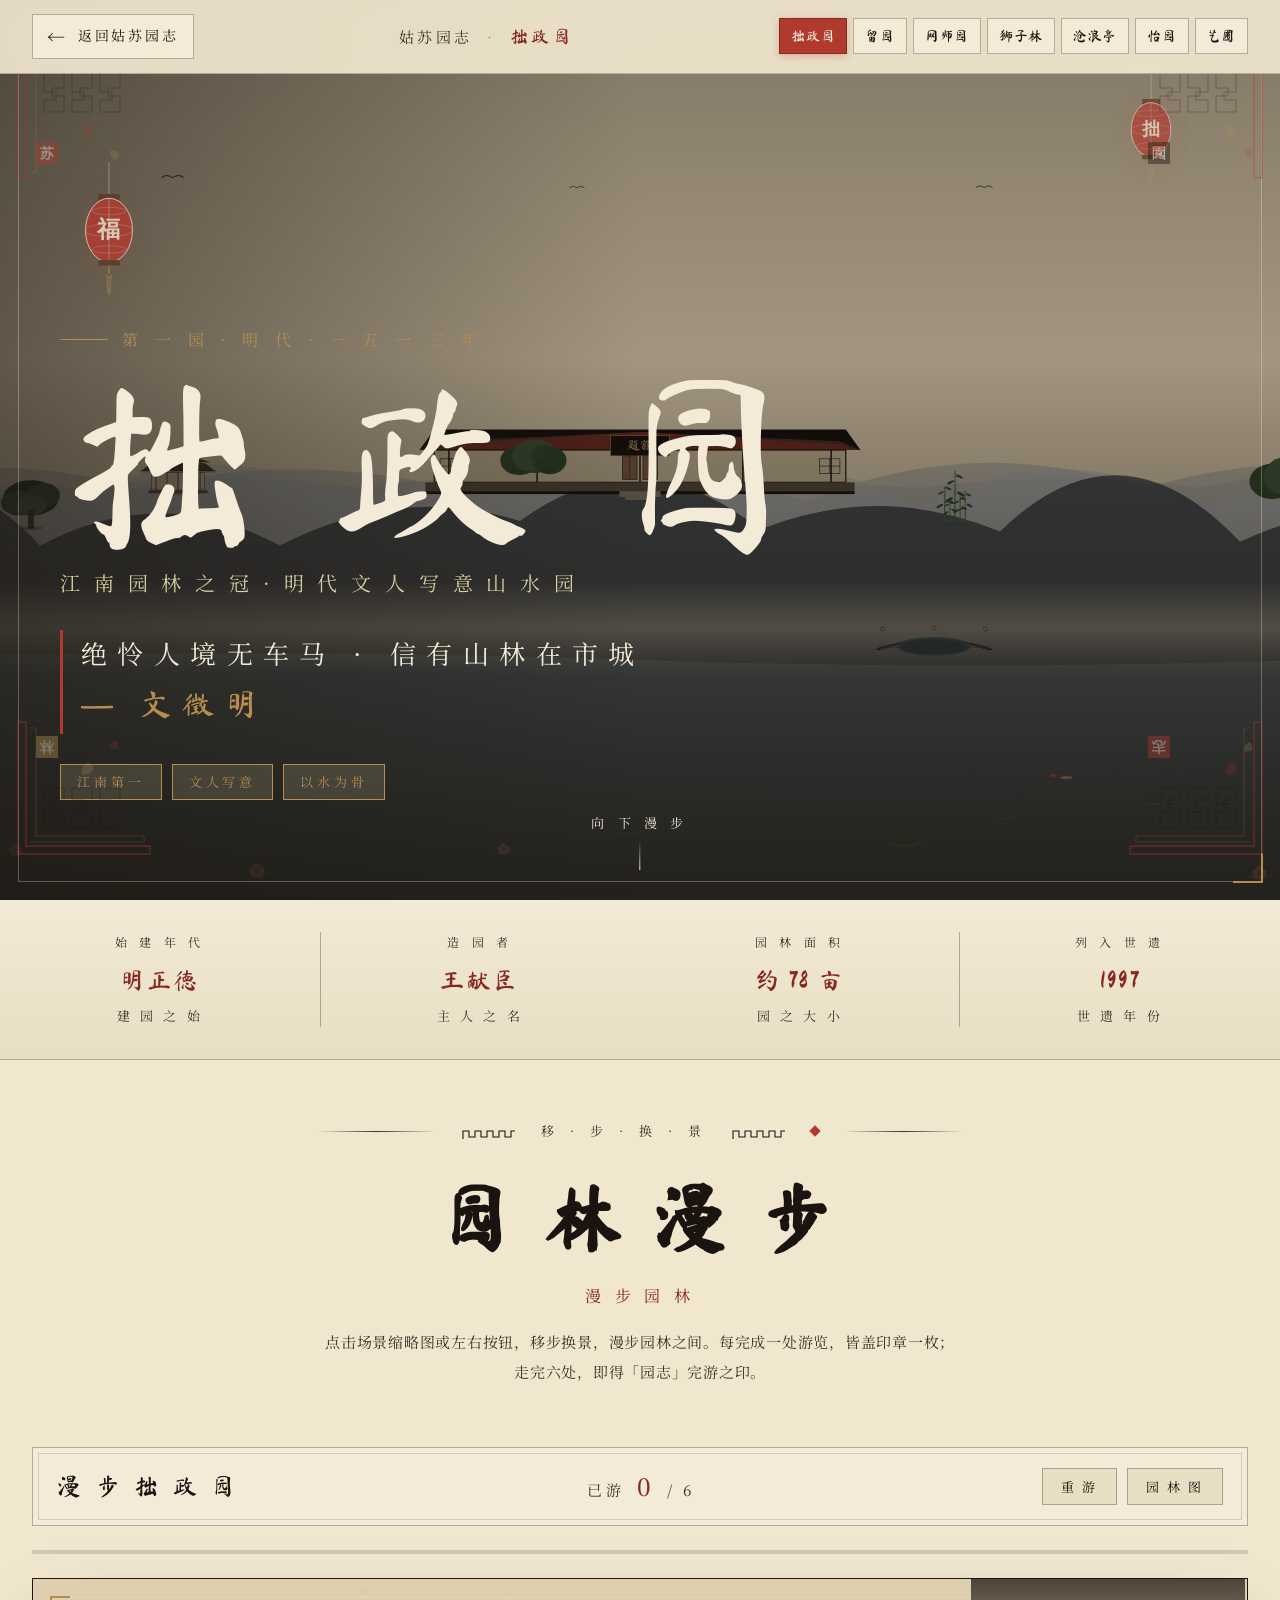
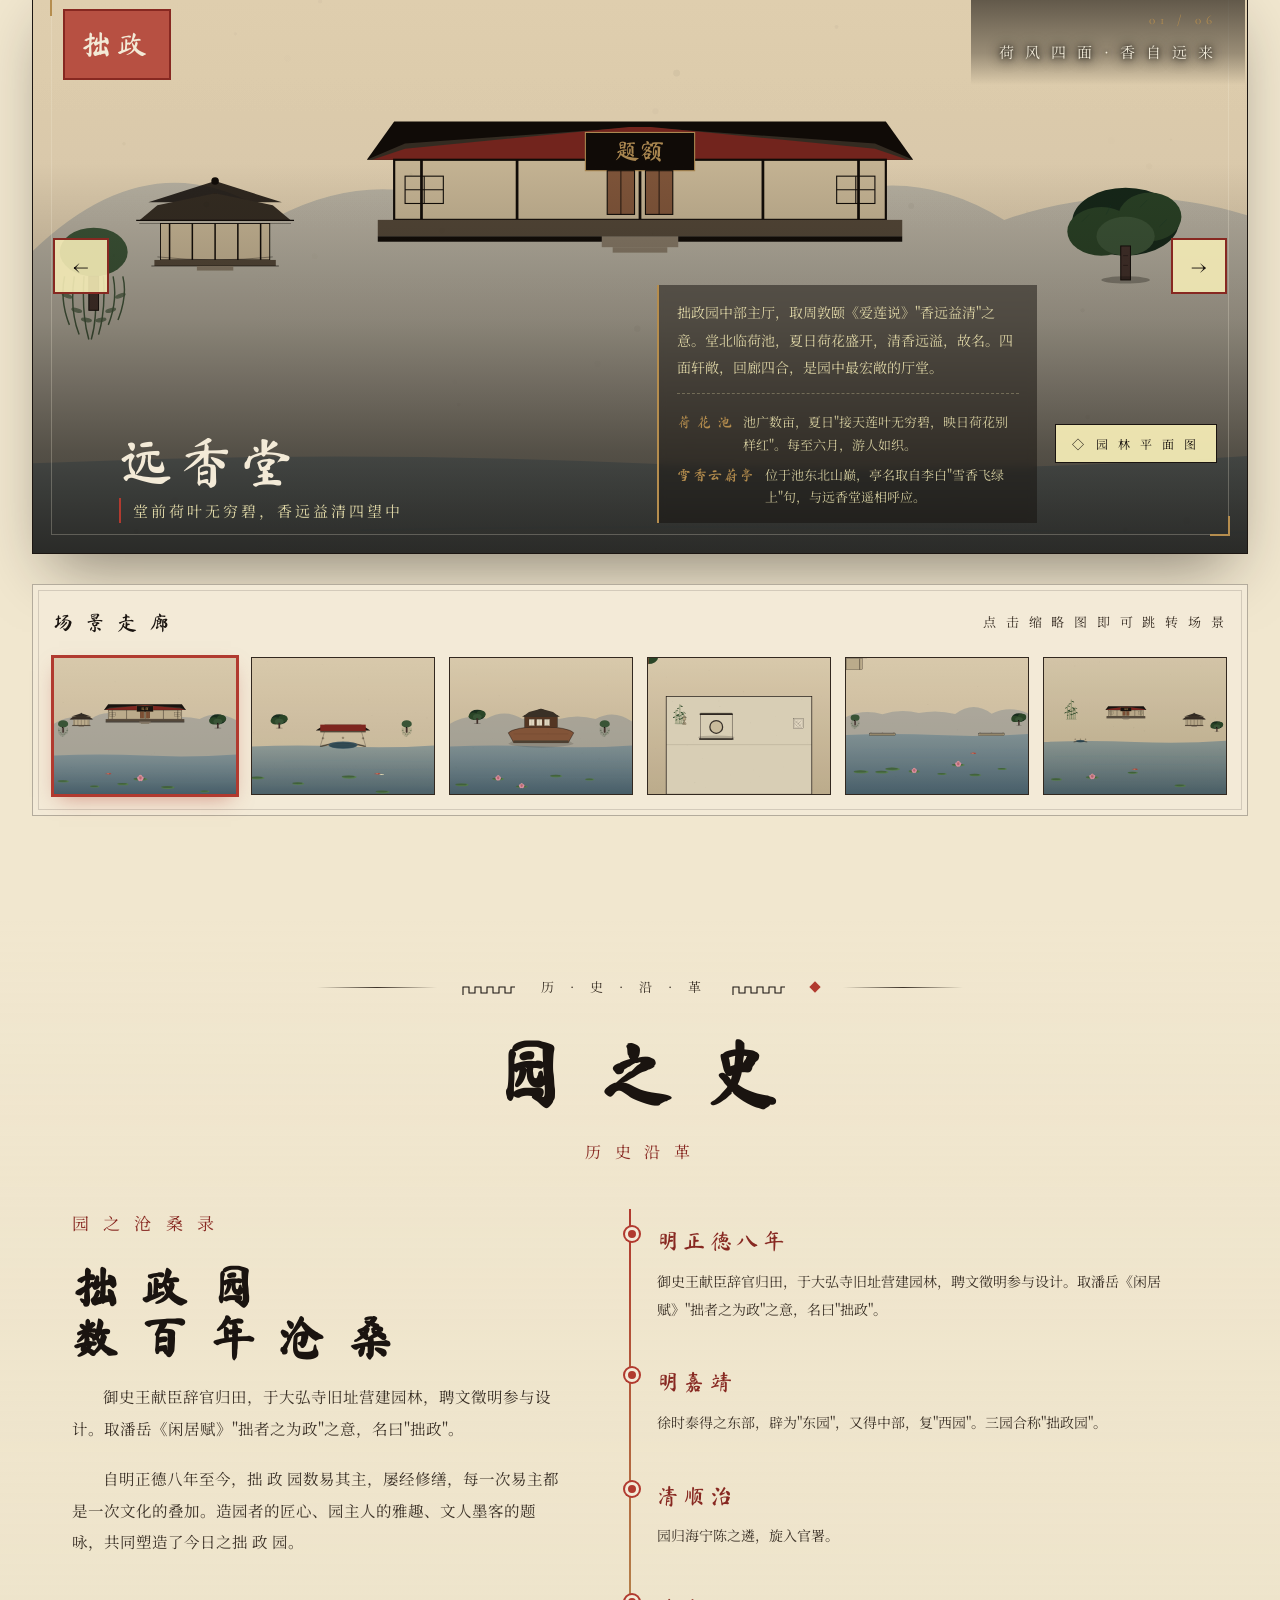
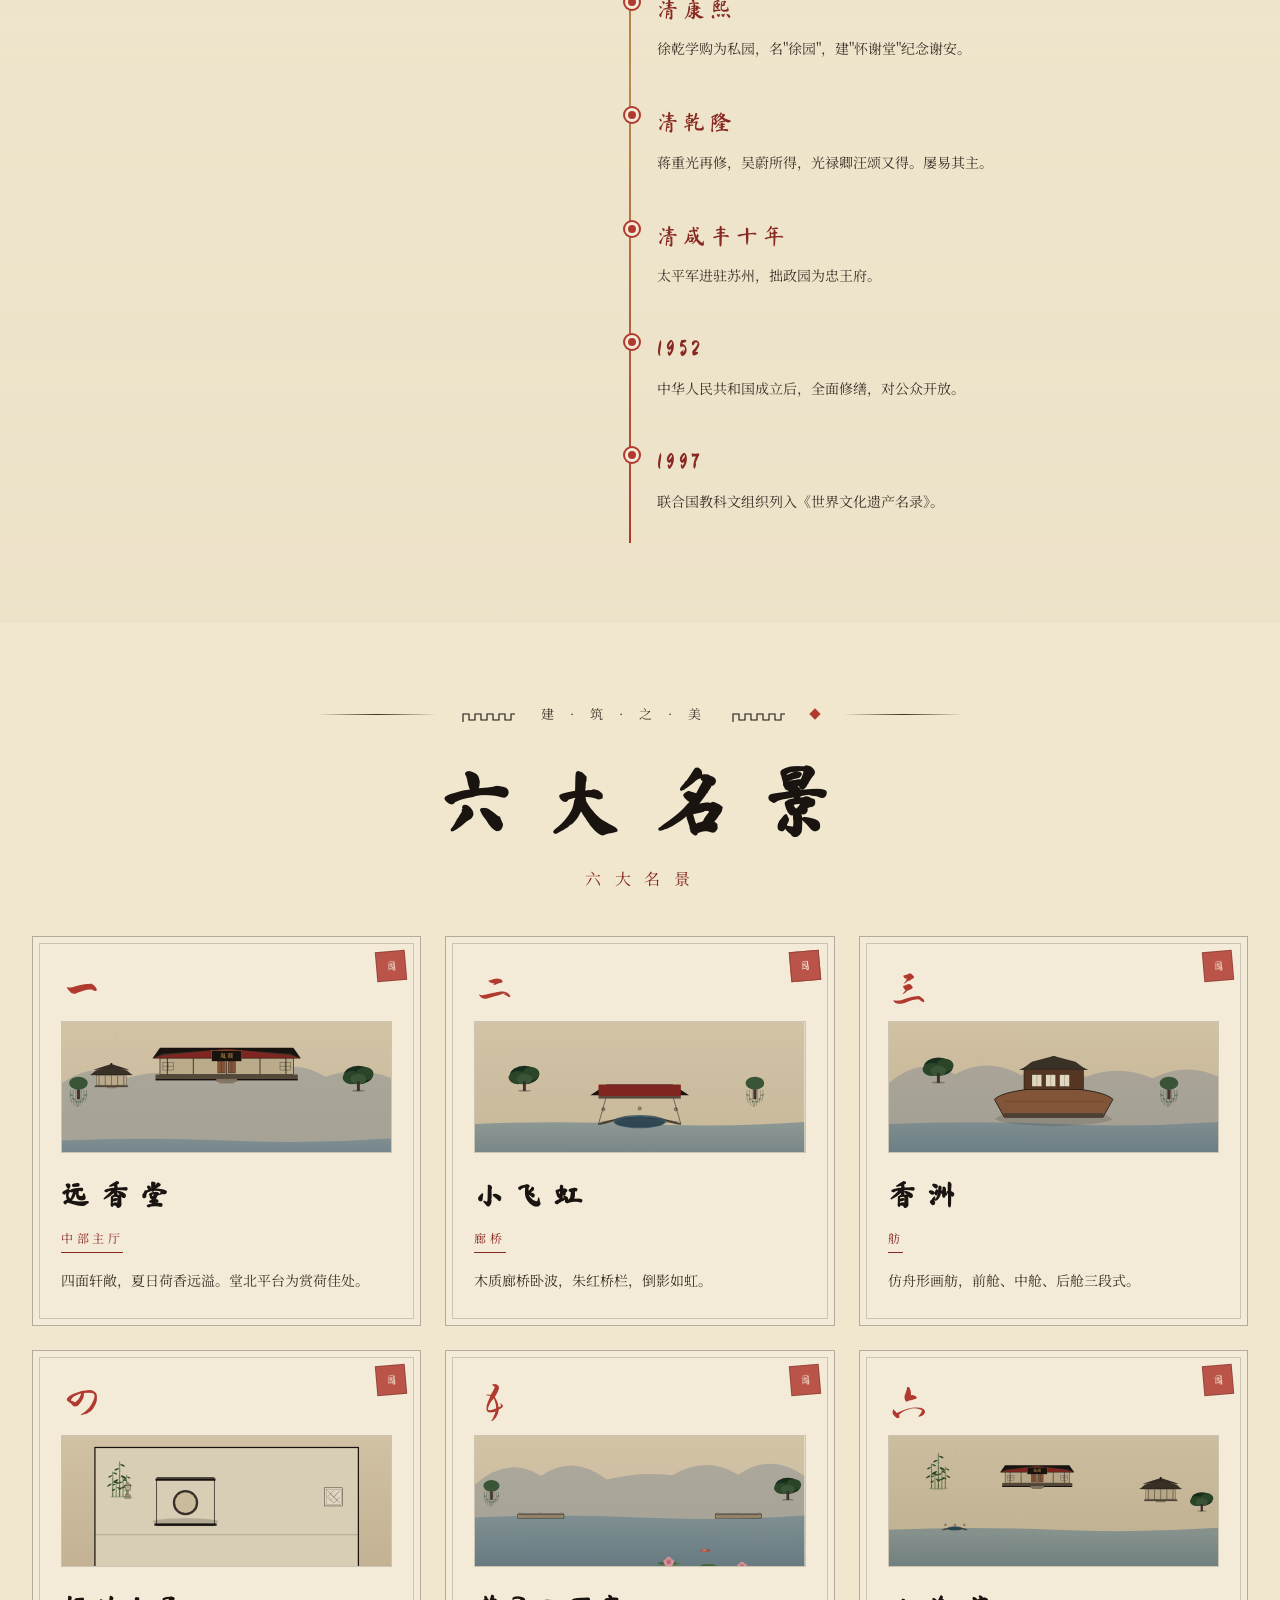
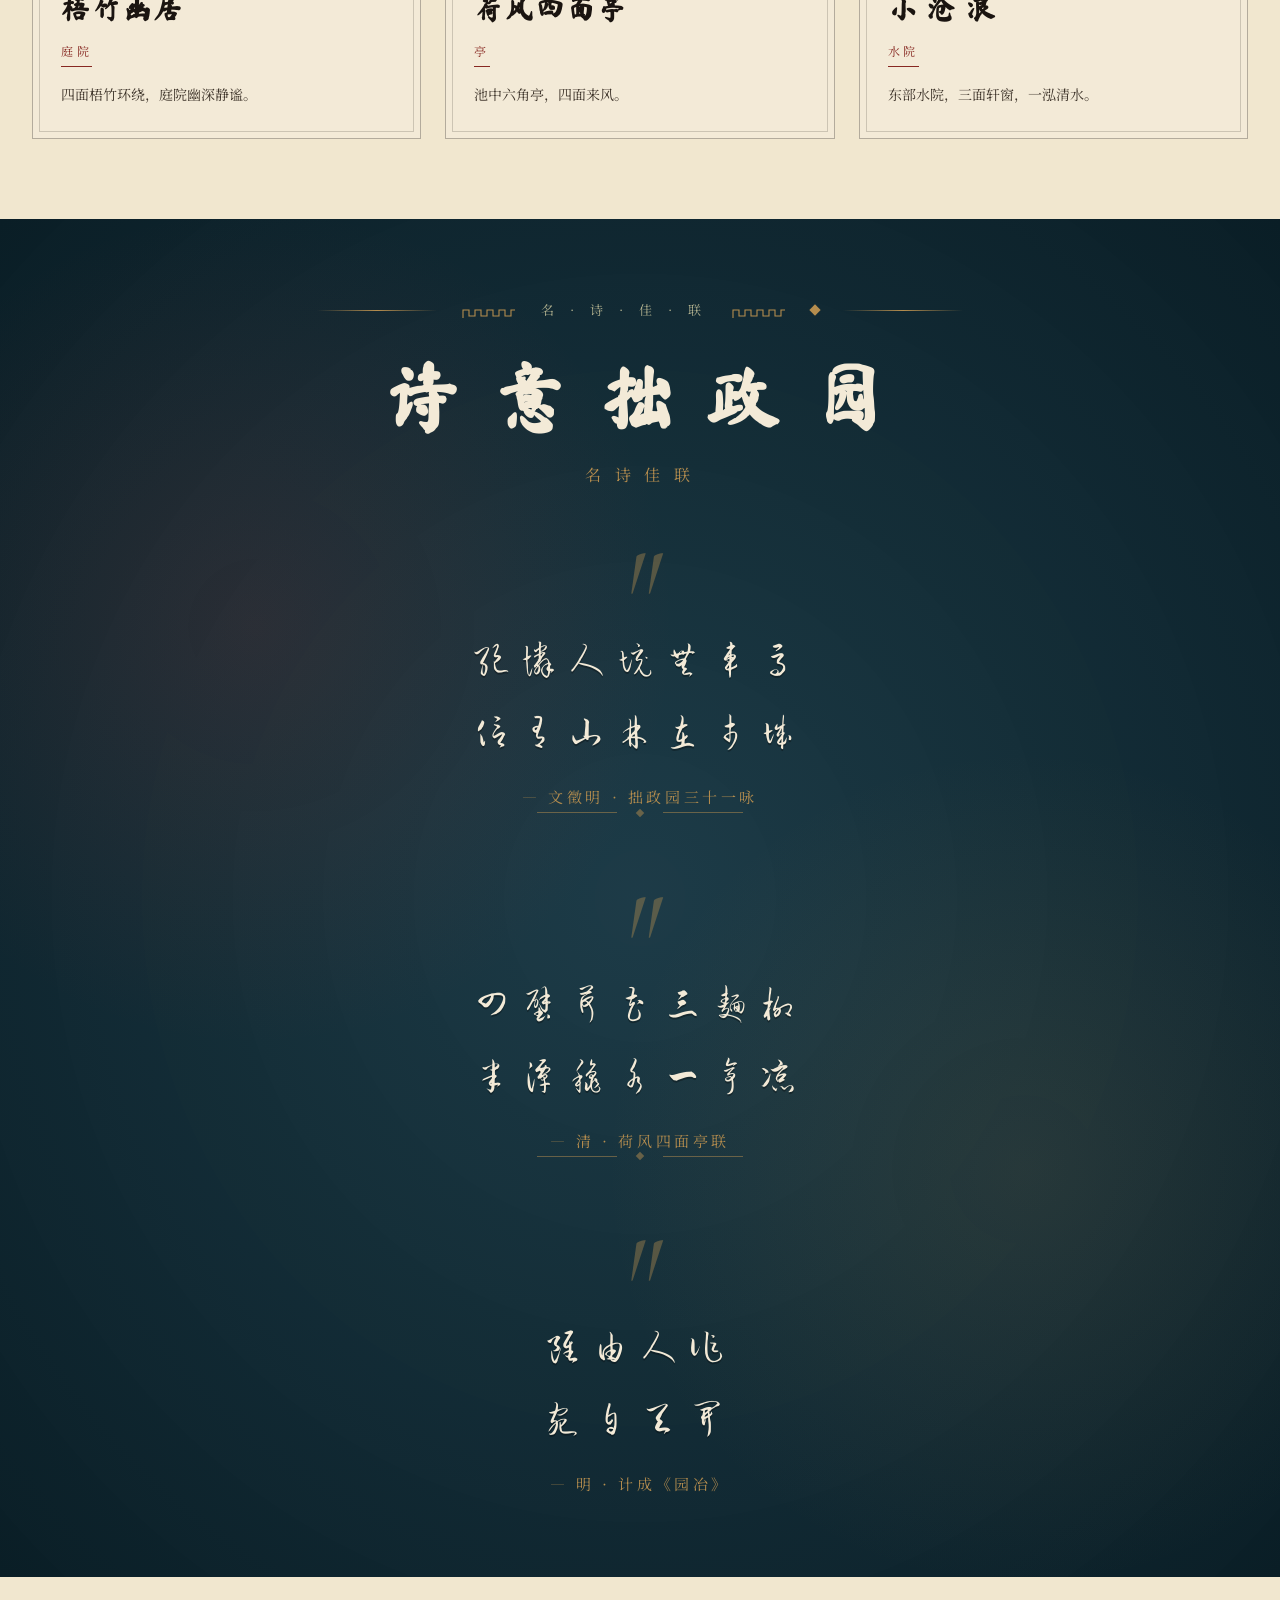
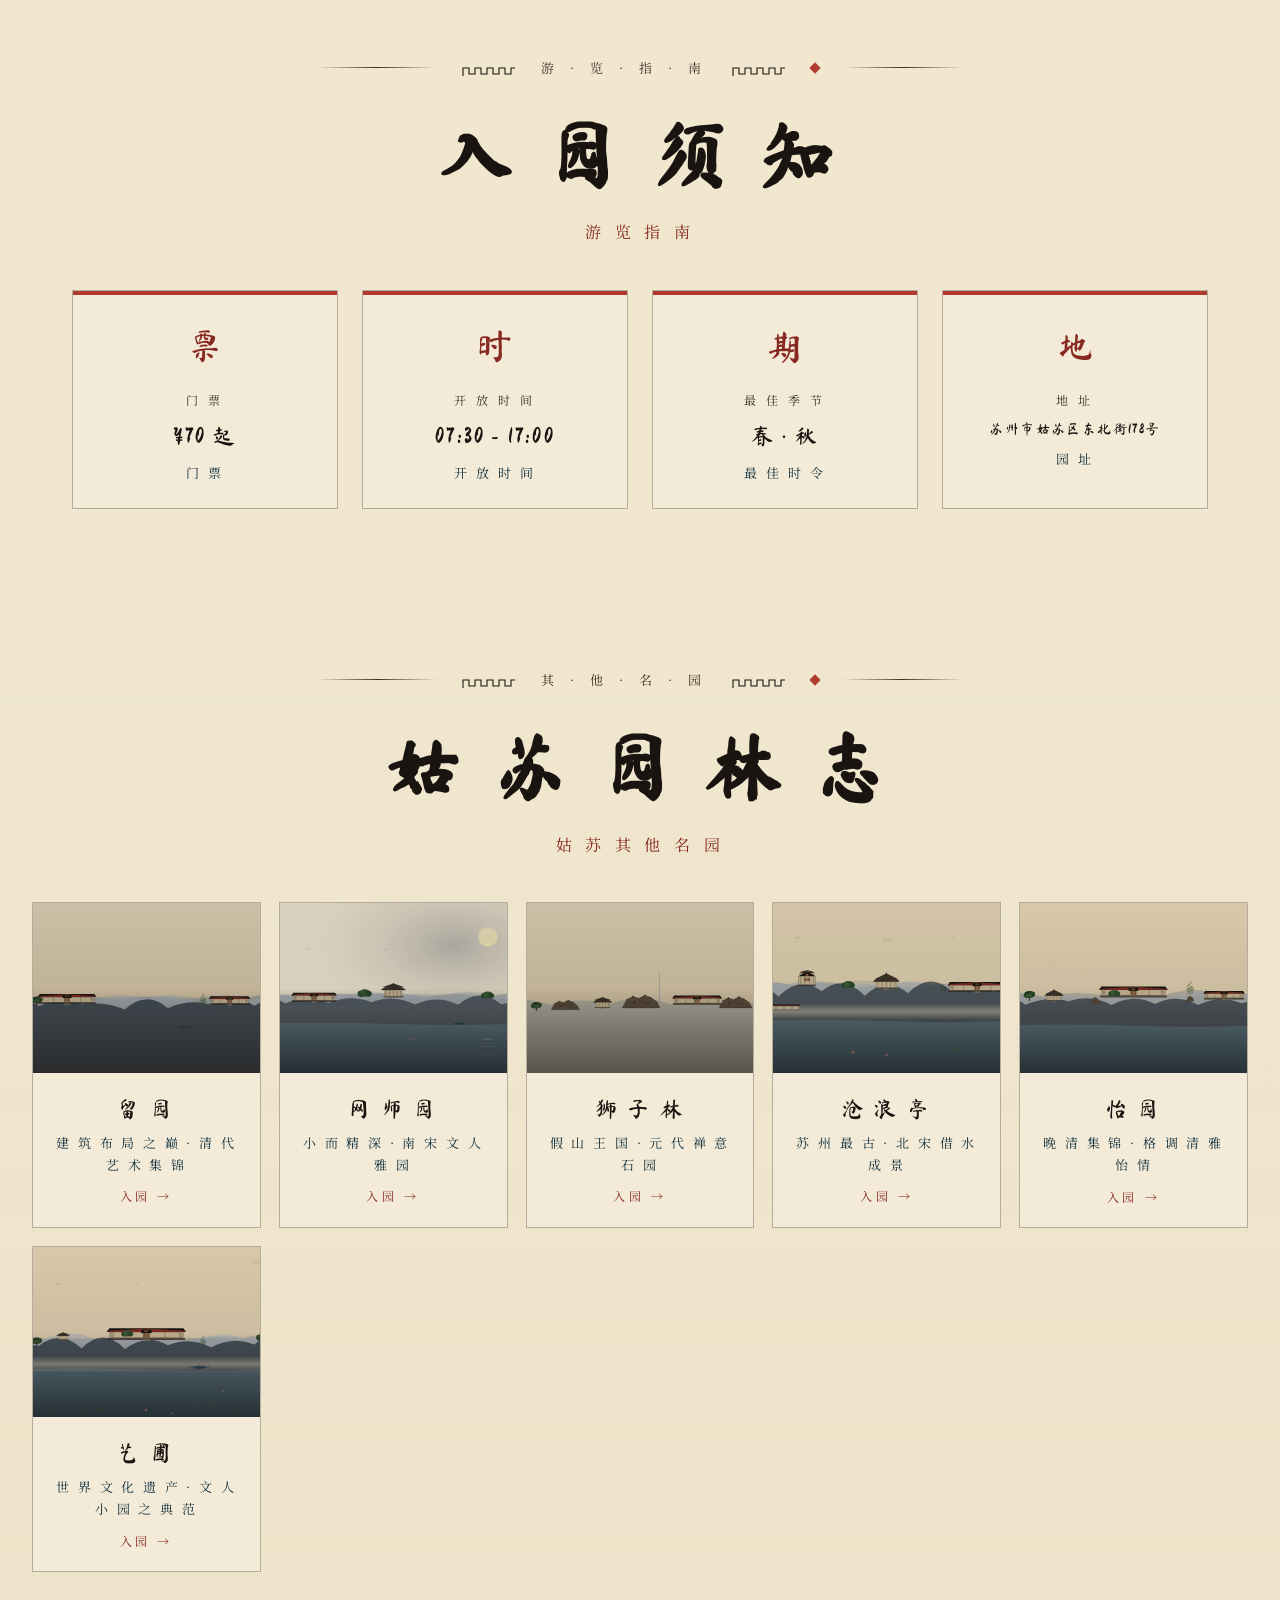
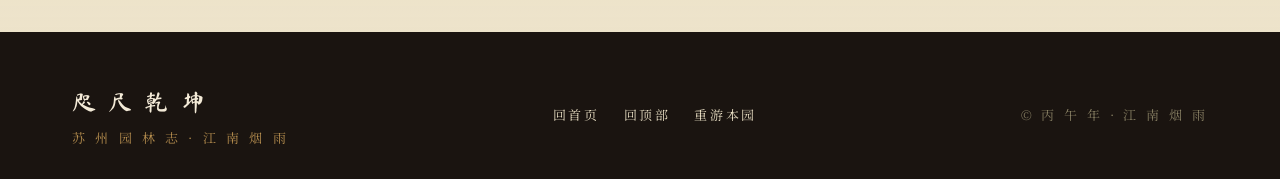
==== garden.html @ 5ca7593a "Add files via upload" ====
<!DOCTYPE html>
<html lang="zh-CN">
<head>
<meta charset="UTF-8">
<meta name="viewport" content="width=device-width, initial-scale=1.0">
<title>移步换景 · 苏州园林志</title>
<meta name="description" content="苏州古典园林 · 漫步移步换景之间">
<link rel="preconnect" href="https://fonts.googleapis.com">
<link rel="preconnect" href="https://fonts.gstatic.com" crossorigin>
<link href="https://fonts.googleapis.com/css2?family=Ma+Shan+Zheng&family=ZCOOL+XiaoWei&family=Noto+Serif+SC:wght@200;300;400;500;600;700;900&family=Liu+Jian+Mao+Cao&family=Cormorant+Garamond:ital,wght@0,300;0,400;0,500;1,400&display=swap" rel="stylesheet">
<style>
*,*::before,*::after{box-sizing:border-box;margin:0;padding:0}
html{scroll-behavior:smooth;-webkit-font-smoothing:antialiased}
body{
  font-family:'Noto Serif SC','STSong','SimSun',serif;
  background:#f1e7cf;
  color:#1f1a14;
  overflow-x:hidden;
  position:relative;
  min-height:100vh;
  line-height:1.7;
}
:root{
  --c-paper:#f3ead7;
  --c-paper-2:#e8dec3;
  --c-ink:#1a1410;
  --c-ink-soft:#3d3329;
  --c-vermilion:#b13a2f;
  --c-vermilion-deep:#872821;
  --c-daiqing:#2f5a6e;
  --c-daiqing-deep:#143442;
  --c-gold:#b58d4e;
  --c-copper:#a66a3d;
  --f-li:'Ma Shan Zheng','STXingkai',serif;
  --f-kai:'Noto Serif SC','STKaiti',serif;
  --f-xw:'ZCOOL XiaoWei',serif;
  --f-ljmc:'Liu Jian Mao Cao',serif;
  --f-latin:'Cormorant Garamond',serif;
}

/* ==== 背景纹理 ==== */
body::before{
  content:'';position:fixed;inset:0;z-index:1;
  background:
    radial-gradient(ellipse at 20% 10%, rgba(139,90,60,0.06) 0%, transparent 40%),
    radial-gradient(ellipse at 80% 80%, rgba(47,90,110,0.05) 0%, transparent 40%);
  pointer-events:none;
}
body::after{
  content:'';position:fixed;inset:0;z-index:1;
  background-image:
    radial-gradient(circle at 10% 20%, rgba(139,90,60,0.04) 0%, transparent 8%),
    radial-gradient(circle at 80% 70%, rgba(31,26,20,0.03) 0%, transparent 6%),
    repeating-linear-gradient(45deg, transparent 0, transparent 4px, rgba(139,90,60,0.012) 4px, rgba(139,90,60,0.012) 5px);
  pointer-events:none;mix-blend-mode:multiply;
}
#ripple-canvas{position:fixed;inset:0;width:100%;height:100%;z-index:2;pointer-events:none;mix-blend-mode:multiply}

/* ==== 顶部导航 ==== */
.top-nav{
  position:fixed;top:0;left:0;right:0;z-index:100;
  background:rgba(241,231,207,0.92);
  backdrop-filter:blur(10px);
  border-bottom:1px solid rgba(31,26,20,0.25);
  padding:14px 32px;
  display:flex;align-items:center;justify-content:space-between;
  font-family:var(--f-kai);
}
.top-nav a.back{
  display:inline-flex;align-items:center;gap:10px;
  color:var(--c-ink);text-decoration:none;
  font-size:14px;letter-spacing:0.2em;
  padding:6px 14px;
  border:1px solid rgba(31,26,20,0.3);
  background:var(--c-paper);
  transition:background .3s, color .3s;
}
.top-nav a.back:hover{background:var(--c-vermilion);color:var(--c-paper);border-color:var(--c-vermilion-deep)}
.top-nav a.back::before{content:'←';font-size:18px}
.top-nav .crumbs{
  display:flex;align-items:center;gap:14px;
  font-family:var(--f-kai);
  font-size:15px;letter-spacing:0.24em;
  color:var(--c-ink-soft);
}
.top-nav .crumbs .sep{opacity:0.4}
.top-nav .crumbs .cur{color:var(--c-vermilion-deep);font-family:var(--f-li);font-size:18px;letter-spacing:0.2em}
.top-nav .quick-nav{
  display:flex;gap:6px;flex-wrap:wrap;justify-content:flex-end;
}
.top-nav .quick-nav a{
  display:inline-flex;align-items:center;justify-content:center;
  height:36px;padding:0 11px;
  font-family:var(--f-li);font-size:14px;line-height:1;
  white-space:nowrap;letter-spacing:0.05em;
  color:var(--c-ink);text-decoration:none;
  border:1px solid rgba(31,26,20,0.3);
  background:var(--c-paper);
  transition:all .3s;
}
.top-nav .quick-nav a:hover{background:var(--c-vermilion);color:var(--c-paper);transform:translateY(-2px);border-color:var(--c-vermilion-deep)}
.top-nav .quick-nav a.active{
  background:var(--c-vermilion);color:var(--c-paper);border-color:var(--c-vermilion-deep);
  box-shadow:0 2px 8px rgba(177,58,47,0.3);
}

/* ==== HERO ==== */
.hero{
  position:relative;height:100vh;min-height:640px;
  overflow:hidden;
  display:flex;align-items:flex-end;
  z-index:3;
}
.hero-img{
  position:absolute;inset:0;z-index:0;
  overflow:hidden;
  filter:saturate(0.85) contrast(1.08) sepia(0.12) brightness(0.85);
  transform:scale(1.05);
  animation:slowZoom 18s ease-in-out infinite alternate;
}
.hero-img svg{display:block;width:100%;height:100%;position:relative;z-index:1}
.hero-img img{position:absolute!important;inset:0;width:100%!important;height:100%!important;object-fit:cover;z-index:2}
.hero-img .svg-fallback{position:absolute;inset:0;z-index:1}
@keyframes slowZoom{from{transform:scale(1)}to{transform:scale(1.08)}}
.hero::after{
  content:'';position:absolute;inset:0;z-index:1;
  background:
    linear-gradient(180deg, rgba(31,26,20,0.4) 0%, rgba(31,26,20,0.15) 40%, rgba(31,26,20,0.85) 100%),
    linear-gradient(90deg, rgba(31,26,20,0.5) 0%, transparent 50%);
}
.hero-frame{
  position:absolute;inset:18px;z-index:3;
  border:1px solid rgba(243,234,215,0.3);
  pointer-events:none;
}
.hero-frame::before,.hero-frame::after{
  content:'';position:absolute;width:30px;height:30px;border:2px solid var(--c-gold);
}
.hero-frame::before{top:-2px;left:-2px;border-right:none;border-bottom:none}
.hero-frame::after{bottom:-2px;right:-2px;border-left:none;border-top:none}

.hero-content{
  position:relative;z-index:4;
  width:100%;
  padding:0 60px 100px;
  color:var(--c-paper);
}
.hero-eyebrow{
  font-family:var(--f-kai);
  font-size:16px;letter-spacing:0.4em;
  color:var(--c-gold);
  margin-bottom:18px;
  display:flex;align-items:center;gap:14px;
  animation:fadeUp 1s .2s backwards ease-out;
}
.hero-eyebrow::before{
  content:'';display:inline-block;width:48px;height:1px;background:var(--c-gold);
}
.hero-title{
  font-family:var(--f-li);
  font-size:200px;
  line-height:0.9;
  letter-spacing:0.08em;
  font-weight:400;
  margin-bottom:14px;
  animation:fadeUp 1.2s .4s backwards ease-out;
}
.hero-py{
  font-family:var(--f-kai);
  font-size:20px;
  color:rgba(243,234,181,0.85);
  letter-spacing:0.22em;
  margin-bottom:30px;
  animation:fadeUp 1.2s .6s backwards ease-out;
}
.hero-verse{
  font-family:var(--f-kai);
  font-size:26px;
  letter-spacing:0.4em;
  line-height:1.8;
  color:var(--c-paper);
  padding-left:18px;
  border-left:3px solid var(--c-vermilion);
  max-width:700px;
  animation:fadeUp 1.2s .8s backwards ease-out;
}
.hero-verse .accent{font-family:var(--f-li);font-size:32px;color:var(--c-gold)}
.hero-tags{
  margin-top:30px;
  display:flex;gap:10px;flex-wrap:wrap;
  animation:fadeUp 1.2s 1s backwards ease-out;
}
.hero-tags span{
  font-family:var(--f-kai);font-size:13px;letter-spacing:0.3em;
  padding:6px 16px;
  background:rgba(243,234,181,0.15);
  border:1px solid var(--c-gold);
  color:var(--c-gold);
  backdrop-filter:blur(4px);
}
@keyframes fadeUp{
  from{opacity:0;transform:translateY(30px)}
  to{opacity:1;transform:translateY(0)}
}

.scroll-hint{
  position:absolute;bottom:30px;left:50%;transform:translateX(-50%);
  z-index:5;color:var(--c-paper);
  text-align:center;
  font-family:var(--f-kai);
  font-size:13px;letter-spacing:0.4em;
  animation:fadeUp 1.5s 1.5s backwards ease-out, bob 2s 2s infinite ease-in-out;
}
.scroll-hint .arrow{
  margin-top:6px;
  width:1px;height:30px;
  background:linear-gradient(180deg,transparent,var(--c-paper));
  margin-left:auto;margin-right:auto;
}
@keyframes bob{0%,100%{transform:translateX(-50%) translateY(0)}50%{transform:translateX(-50%) translateY(8px)}}

/* ==== 速览信息条 ==== */
.quick-info{
  position:relative;z-index:4;
  background:linear-gradient(180deg, var(--c-paper) 0%, var(--c-paper-2) 100%);
  border-bottom:1px solid rgba(31,26,20,0.3);
  padding:32px 0;
}
.quick-grid{
  display:grid;grid-template-columns:repeat(4, 1fr);
  text-align:center;
  position:relative;
}
.quick-grid::before,.quick-grid::after{
  content:'';position:absolute;top:0;bottom:0;width:1px;background:rgba(31,26,20,0.3);
}
.quick-grid::before{left:25%}
.quick-grid::after{right:25%}
.quick-item{padding:0 24px}
.quick-item .k{
  font-family:var(--f-kai);font-size:12px;letter-spacing:0.4em;
  color:var(--c-ink-soft);margin-bottom:8px;display:block;
}
.quick-item .v{
  font-family:var(--f-li);font-size:24px;letter-spacing:0.1em;
  color:var(--c-vermilion-deep);
}
.quick-item .en{
  font-family:var(--f-kai);font-size:13px;letter-spacing:0.28em;
  color:var(--c-ink-soft);
  display:block;margin-top:4px;
}

/* ==== 通用分隔 ==== */
.section-divider{
  position:relative;z-index:3;
  padding:60px 0 30px;
  text-align:center;
}
.section-divider .ornament{
  display:flex;align-items:center;justify-content:center;gap:24px;
  font-family:var(--f-kai);letter-spacing:0.5em;
  color:var(--c-ink-soft);font-size:13px;
  margin-bottom:14px;
}
.section-divider .ornament .bar{display:inline-block;width:120px;height:1px;background:linear-gradient(90deg,transparent,var(--c-ink-soft),transparent)}
.section-divider .ornament .diamond{width:8px;height:8px;background:var(--c-vermilion);transform:rotate(45deg)}
.section-divider h2{
  font-family:var(--f-li);font-size:74px;
  color:var(--c-ink);margin:0;letter-spacing:0.12em;
}
.section-divider h2 .en{
  display:block;
  font-family:var(--f-kai);font-size:16px;letter-spacing:0.3em;
  color:var(--c-vermilion-deep);font-weight:400;
  margin-bottom:14px;
}
.section-divider p{max-width:640px;margin:18px auto 0;font-family:var(--f-kai);font-size:15px;color:var(--c-ink-soft);line-height:2;letter-spacing:0.05em}

/* ==== 移步换景 主体 ==== */
.walker-section{
  position:relative;z-index:3;
  padding:30px 0 100px;
}
.walker{
  max-width:1400px;margin:0 auto;
  padding:0 32px;
}

/* 顶部游戏条 */
.game-bar{
  display:flex;align-items:center;justify-content:space-between;
  margin-bottom:24px;
  padding:18px 24px;
  background:var(--c-paper);
  border:1px solid rgba(31,26,20,0.3);
  position:relative;
}
.game-bar::before{
  content:'';position:absolute;inset:5px;
  border:1px solid rgba(31,26,20,0.15);
  pointer-events:none;
}
.game-bar .title{
  font-family:var(--f-li);font-size:24px;color:var(--c-ink);letter-spacing:0.2em;
}
.game-bar .progress{
  font-family:var(--f-kai);font-size:15px;letter-spacing:0.26em;
  color:var(--c-ink-soft);
}
.game-bar .progress .num{
  font-size:24px;color:var(--c-vermilion-deep);font-weight:500;margin:0 4px;
}
.game-bar .actions{
  display:flex;gap:10px;
}
.game-bar .actions button{
  font-family:var(--f-kai);font-size:13px;letter-spacing:0.2em;
  padding:8px 18px;
  background:var(--c-paper-2);
  border:1px solid rgba(31,26,20,0.3);
  color:var(--c-ink);
  cursor:pointer;
  transition:all .3s;
}
.game-bar .actions button:hover{background:var(--c-vermilion);color:var(--c-paper);border-color:var(--c-vermilion-deep)}
.game-bar .actions button.active{background:var(--c-vermilion);color:var(--c-paper);border-color:var(--c-vermilion-deep)}

/* 进度条 */
.progress-bar{
  height:4px;
  background:rgba(31,26,20,0.15);
  margin-bottom:24px;
  position:relative;
  overflow:hidden;
}
.progress-bar::after{
  content:'';position:absolute;left:0;top:0;bottom:0;
  width:var(--progress, 0%);
  background:linear-gradient(90deg, var(--c-vermilion), var(--c-gold));
  transition:width .6s cubic-bezier(0.2,0.7,0.2,1);
}

/* 舞台 */
.stage{
  position:relative;
  height:64vh;
  min-height:480px;
  max-height:720px;
  background:#1a1410;
  overflow:hidden;
  border:1px solid rgba(31,26,20,0.4);
  box-shadow:
    0 30px 60px -20px rgba(31,26,20,0.5),
    inset 0 0 0 6px rgba(243,234,215,0.04);
}
.stage-frame{
  position:absolute;inset:18px;
  border:1px solid rgba(243,234,215,0.25);
  pointer-events:none;
  z-index:5;
}
/* 底部压暗：白字落在亮照片上也读得清（在信息层之下、照片之上） */
.stage::after{
  content:'';position:absolute;left:0;right:0;bottom:0;height:68%;
  background:linear-gradient(180deg,
    rgba(20,16,12,0) 0%,
    rgba(20,16,12,0.24) 40%,
    rgba(20,16,12,0.58) 74%,
    rgba(20,16,12,0.76) 100%);
  z-index:4;pointer-events:none;
}
.stage-frame::before,.stage-frame::after{
  content:'';position:absolute;width:20px;height:20px;border:2px solid var(--c-gold);
}
.stage-frame::before{top:-2px;left:-2px;border-right:none;border-bottom:none}
.stage-frame::after{bottom:-2px;right:-2px;border-left:none;border-top:none}

/* 落章：盖在画面上，照片全程留在屏上，章自行落定并淡出 */
.stamp-flash{
  position:absolute;top:50%;left:50%;
  transform:translate(-50%,-50%) rotate(-15deg);
  width:120px;height:120px;
  background:#b13a2f;color:#f3ead7;
  font-family:var(--f-li);font-size:32px;
  display:flex;align-items:center;justify-content:center;
  border:3px solid #872821;
  box-shadow:0 0 0 6px rgba(177,58,47,.3);
  z-index:20;pointer-events:none;
  animation:stampPress 1.3s cubic-bezier(.2,1.4,.4,1) forwards;
}
@keyframes stampPress{
  0%{transform:translate(-50%,-50%) rotate(-15deg) scale(2);opacity:0}
  12%{transform:translate(-50%,-50%) rotate(-15deg) scale(.92);opacity:1}
  22%{transform:translate(-50%,-50%) rotate(-15deg) scale(1.04);opacity:1}
  30%{transform:translate(-50%,-50%) rotate(-15deg) scale(1);opacity:1}
  70%{transform:translate(-50%,-50%) rotate(-15deg) scale(1);opacity:1}
  100%{transform:translate(-50%,-50%) rotate(-15deg) scale(1);opacity:0}
}

.stage-bg{
  position:absolute;inset:0;
  background-size:cover;background-position:center;
  transition:opacity .45s ease;
}
.stage-bg svg{display:block;width:100%;height:100%}
.stage-bg.cur{
  opacity:1;
  filter:saturate(0.9) contrast(1.08) sepia(0.1);
}
.stage-bg.next{
  opacity:0;
}
.stage-bg.transitioning-out{animation:slideOut 1s forwards}
.stage-bg.transitioning-in{animation:slideIn 1s forwards}
@keyframes slideOut{
  from{transform:translateX(0);opacity:1}
  to{transform:translateX(-4%);opacity:0}
}
@keyframes slideIn{
  from{transform:translateX(4%);opacity:0}
  to{transform:translateX(0);opacity:1}
}

/* 角落印章 / 标题 */
.stage-overlay-tl{
  position:absolute;top:30px;left:30px;z-index:6;
  font-family:var(--f-li);font-size:30px;
  color:var(--c-paper);letter-spacing:0.2em;
  padding:8px 16px;
  background:rgba(177,58,47,0.85);
  border:2px solid var(--c-vermilion-deep);
  backdrop-filter:blur(2px);
}
.stage-overlay-tr{
  position:absolute;top:30px;right:30px;z-index:6;
  display:flex;flex-direction:column;gap:8px;align-items:flex-end;
}
/* 亮照片上也要看得清：右上角加一层压暗衬底 */
.stage-overlay-tr::before{
  content:'';position:absolute;
  left:-28px;right:-28px;top:-30px;bottom:-20px;
  background:linear-gradient(180deg,rgba(20,16,12,0.72) 0%,rgba(20,16,12,0.34) 70%,rgba(20,16,12,0) 100%);
  z-index:-1;pointer-events:none;
}
.stage-overlay-tr .scene-num{
  font-family:var(--f-latin);font-size:13px;letter-spacing:0.4em;
  color:var(--c-gold);text-transform:uppercase;
}
.stage-overlay-tr .scene-en{
  font-family:var(--f-kai);font-size:15px;
  color:rgba(247,240,222,0.95);letter-spacing:0.24em;
  text-shadow:0 2px 12px rgba(0,0,0,0.9),0 0 4px rgba(0,0,0,0.8),0 0 14px rgba(0,0,0,0.6);
}

/* 底部场景信息（右侧留出「园林平面图」按钮的位置） */
.stage-info{
  position:absolute;left:86px;right:210px;bottom:30px;z-index:6;
  color:var(--c-paper);
  display:flex;align-items:flex-end;justify-content:space-between;
  gap:30px;
}
.stage-info .text{flex:1;max-width:60%}
.stage-info .name{
  font-family:var(--f-li);font-size:54px;letter-spacing:0.12em;line-height:1;
  margin-bottom:10px;
}
.stage-info .verse{
  font-family:var(--f-kai);font-size:15px;letter-spacing:0.2em;line-height:1.7;
  color:rgba(243,234,181,0.9);
  border-left:2px solid var(--c-vermilion);padding-left:12px;
}
.stage-info .desc{
  flex:1;
  font-family:var(--f-kai);font-size:14px;line-height:1.95;
  color:rgba(243,234,181,0.85);
  background:rgba(20,16,12,0.5);
  padding:14px 18px;
  border-left:2px solid var(--c-gold);
  backdrop-filter:blur(4px);
  max-width:380px;
}

/* 步骤按钮 */
.step-btn{
  position:absolute;top:50%;transform:translateY(-50%);
  width:56px;height:56px;
  background:rgba(243,234,181,0.9);
  color:var(--c-ink);
  border:2px solid var(--c-vermilion-deep);
  font-family:var(--f-latin);font-size:24px;
  cursor:pointer;z-index:7;
  display:flex;align-items:center;justify-content:center;
  transition:all .3s;
}
.step-btn:hover{background:var(--c-vermilion);color:var(--c-paper)}
.step-btn.prev{left:20px}
.step-btn.next{right:20px}

/* 景中之物：原热点圆点与照片对不上，改为右下方文字条 */
.stage-info .spots{
  margin-top:12px;padding-top:10px;
  border-top:1px dashed rgba(243,234,181,0.28);
}
.stage-info .spots:empty{display:none}
.stage-info .spot-item{
  display:flex;gap:10px;align-items:baseline;
  margin-top:6px;
  font-family:var(--f-kai);font-size:13px;line-height:1.75;
}
.stage-info .spot-name{
  font-family:var(--f-li);font-size:14px;
  color:var(--c-gold);letter-spacing:0.12em;white-space:nowrap;
}
.stage-info .spot-detail{color:rgba(243,234,181,0.82)}

/* 场景走廊 */
.scene-strip{
  margin-top:30px;
  background:var(--c-paper);
  border:1px solid rgba(31,26,20,0.3);
  padding:20px;
  position:relative;
}
.scene-strip::before{
  content:'';position:absolute;inset:5px;
  border:1px solid rgba(31,26,20,0.15);
  pointer-events:none;
}
.strip-header{
  display:flex;justify-content:space-between;align-items:center;
  margin-bottom:18px;
  font-family:var(--f-kai);font-size:13px;letter-spacing:0.3em;
  color:var(--c-ink-soft);
}
.strip-header .strip-title{color:var(--c-ink);font-family:var(--f-li);font-size:20px;letter-spacing:0.2em}
.strip-header .strip-hint{font-family:var(--f-kai);font-size:13px;letter-spacing:0.26em;color:var(--c-ink-soft)}

.scene-list{
  display:grid;grid-template-columns:repeat(6,1fr);
  gap:14px;
}
.scene-thumb{
  position:relative;
  aspect-ratio:4/3;
  background:#3a2f24;
  border:1px solid rgba(31,26,20,0.3);
  cursor:pointer;
  overflow:hidden;
  transition:all .4s;
}
.scene-thumb img{
  width:100%;height:100%;object-fit:cover;
  filter:saturate(0.85) contrast(1.05) sepia(0.12);
  opacity:0;
  transition:transform .8s, filter .4s, opacity .7s ease;
}
.scene-thumb img.loaded{opacity:1}
.scene-thumb:hover img{transform:scale(1.08);filter:saturate(0.95) contrast(1.05)}
.scene-thumb .thumb-name{
  position:absolute;left:0;right:0;bottom:0;
  padding:8px 10px;
  background:linear-gradient(180deg,transparent,rgba(20,16,12,0.85));
  color:var(--c-paper);
  font-family:var(--f-kai);font-size:13px;letter-spacing:0.15em;
}
.scene-thumb .thumb-no{
  position:absolute;top:6px;left:6px;
  background:var(--c-paper);color:var(--c-ink);
  font-family:var(--f-latin);font-size:11px;letter-spacing:0.2em;
  padding:2px 6px;border:1px solid rgba(31,26,20,0.4);
}
.scene-thumb .visited-mark{
  position:absolute;top:50%;left:50%;transform:translate(-50%,-50%) rotate(-6deg);
  width:54px;height:54px;
  background:var(--c-vermilion);
  color:var(--c-paper);
  font-family:var(--f-li);font-size:14px;letter-spacing:0.1em;
  display:flex;align-items:center;justify-content:center;text-align:center;
  border:2px solid var(--c-vermilion-deep);
  opacity:0;transition:opacity .5s, transform .5s;
  pointer-events:none;
  z-index:2;
}
.scene-thumb.visited .visited-mark{
  opacity:0.92;transform:translate(-50%,-50%) rotate(-12deg);
}
.scene-thumb.visited img{filter:saturate(0.4) contrast(1) sepia(0.2)}
.scene-thumb.visited img.loaded{opacity:.65}
.scene-thumb.visited:hover img{filter:saturate(0.55) contrast(1.02) sepia(0.18)}
.scene-thumb.current{
  border-color:var(--c-vermilion);
  box-shadow:0 0 0 2px var(--c-vermilion), 0 8px 20px -6px rgba(177,58,47,0.5);
}

/* 园林平面图 */
.map-toggle{
  position:absolute;bottom:90px;right:30px;z-index:7;
  font-family:var(--f-kai);font-size:12px;letter-spacing:0.3em;
  padding:10px 16px;
  background:rgba(243,234,181,0.95);
  border:1px solid var(--c-ink);
  color:var(--c-ink);
  cursor:pointer;
  display:flex;align-items:center;gap:8px;
}
.map-toggle:hover{background:var(--c-vermilion);color:var(--c-paper);border-color:var(--c-vermilion-deep)}
.map-toggle::before{content:'◇'}

.map-modal{
  position:fixed;inset:0;z-index:200;
  background:rgba(20,16,12,0.85);
  display:none;
  align-items:center;justify-content:center;
  backdrop-filter:blur(6px);
}
.map-modal.open{display:flex;animation:fadeIn .4s}
.map-modal .map-frame{
  position:relative;
  width:min(900px, 92vw);
  max-height:90vh;
  background:var(--c-paper);
  border:1px solid var(--c-ink);
  padding:40px;
  overflow:auto;
}
.map-modal .map-frame::before{
  content:'';position:absolute;inset:8px;
  border:1px solid rgba(31,26,20,0.2);
  pointer-events:none;
}
.map-modal h3{
  font-family:var(--f-li);font-size:32px;color:var(--c-ink);
  letter-spacing:0.2em;text-align:center;margin-bottom:6px;
}
.map-modal .map-py{
  font-family:var(--f-kai);font-size:15px;color:var(--c-daiqing-deep);
  letter-spacing:0.22em;text-align:center;margin-bottom:24px;
}
.map-modal .map-svg{width:100%;height:auto;display:block}
.map-modal .map-legend{
  margin-top:20px;
  display:flex;justify-content:center;gap:30px;
  font-family:var(--f-kai);font-size:13px;letter-spacing:0.2em;
  color:var(--c-ink-soft);
}
.map-modal .map-legend span{display:inline-flex;align-items:center;gap:8px}
.map-modal .map-legend .dot{display:inline-block;width:12px;height:12px;border-radius:50%}
.map-modal .map-close{
  position:absolute;top:16px;right:16px;
  width:40px;height:40px;
  background:var(--c-vermilion);color:var(--c-paper);
  border:2px solid var(--c-vermilion-deep);
  font-family:var(--f-li);font-size:20px;
  cursor:pointer;
  display:flex;align-items:center;justify-content:center;
  z-index:5;
}

/* 完成弹窗 */
.complete-overlay{
  position:fixed;inset:0;z-index:300;
  background:rgba(20,16,12,0.7);
  display:none;
  align-items:center;justify-content:center;
  backdrop-filter:blur(8px);
}
.complete-overlay.open{display:flex;animation:fadeIn .5s}
.complete-seal{
  width:300px;height:300px;
  background:var(--c-vermilion);
  color:var(--c-paper);
  display:flex;flex-direction:column;align-items:center;justify-content:center;
  font-family:var(--f-li);
  border:6px solid var(--c-vermilion-deep);
  box-shadow:0 0 0 6px rgba(177,58,47,0.3), 0 30px 60px rgba(0,0,0,0.5);
  transform:rotate(-3deg) scale(0);
  animation:stampIn 0.8s 0.2s cubic-bezier(0.2,1.4,0.4,1) forwards;
  position:relative;
}
.complete-seal::before{
  content:'';position:absolute;inset:8px;
  border:1px solid rgba(243,234,181,0.4);
}
.complete-seal .big{
  font-size:54px;letter-spacing:0.15em;line-height:1.1;text-align:center;
  margin-bottom:14px;
}
.complete-seal .small{
  font-size:20px;letter-spacing:0.4em;
  color:var(--c-gold);
}
@keyframes stampIn{
  0%{transform:rotate(-3deg) scale(2);opacity:0}
  50%{transform:rotate(-3deg) scale(0.9);opacity:1}
  75%{transform:rotate(-3deg) scale(1.05);opacity:1}
  100%{transform:rotate(-3deg) scale(1);opacity:1}
}
.complete-msg{
  position:absolute;
  bottom:80px;left:50%;transform:translateX(-50%);
  color:var(--c-paper);text-align:center;
  font-family:var(--f-kai);font-size:20px;letter-spacing:0.3em;
}
.complete-msg small{display:block;margin-top:8px;font-family:var(--f-kai);font-size:15px;color:var(--c-gold);letter-spacing:0.3em}
.complete-close{
  position:absolute;top:40px;right:40px;
  font-family:var(--f-kai);font-size:13px;letter-spacing:0.3em;
  color:var(--c-paper);
  background:transparent;
  border:1px solid var(--c-paper);
  padding:10px 20px;cursor:pointer;
}

/* ==== 历史沿革 ==== */
.history{
  position:relative;z-index:3;
  padding:60px 0 80px;
  background:linear-gradient(180deg, transparent, rgba(232,222,195,0.5));
}
.history-grid{
  display:grid;grid-template-columns:1fr 1.2fr;gap:60px;
  max-width:1200px;margin:0 auto;padding:0 32px;
}
.history-text h3{
  font-family:var(--f-li);font-size:46px;color:var(--c-ink);
  letter-spacing:0.15em;line-height:1.1;margin-bottom:18px;
}
.history-text .lead{
  font-family:var(--f-kai);font-size:17px;
  color:var(--c-vermilion-deep);letter-spacing:0.3em;margin-bottom:24px;
}
.history-text p{
  font-family:var(--f-kai);font-size:15.5px;line-height:2.05;
  color:var(--c-ink-soft);
  text-indent:2em;
  margin-bottom:18px;
}

.timeline{
  position:relative;padding-left:36px;
}
.timeline::before{
  content:'';position:absolute;left:8px;top:0;bottom:0;
  width:2px;
  background:linear-gradient(180deg, var(--c-vermilion), var(--c-gold), var(--c-vermilion));
}
.timeline-item{
  position:relative;padding:14px 0 28px;
  cursor:default;
}
.timeline-item::before{
  content:'';position:absolute;left:-32px;top:18px;
  width:14px;height:14px;
  background:var(--c-vermilion);
  border:3px solid var(--c-paper);
  border-radius:50%;
  box-shadow:0 0 0 2px var(--c-vermilion);
}
.timeline-item .era{
  font-family:var(--f-li);font-size:22px;color:var(--c-vermilion-deep);
  letter-spacing:0.2em;display:block;margin-bottom:6px;
}
.timeline-item .event{
  font-family:var(--f-kai);font-size:14px;line-height:1.85;
  color:var(--c-ink-soft);
}

/* ==== 建筑之美 ==== */
.architecture{
  position:relative;z-index:3;
  padding:80px 0;
}
.arch-grid{
  display:grid;grid-template-columns:repeat(3,1fr);gap:24px;
  max-width:1300px;margin:0 auto;padding:0 32px;
}
.arch-card{
  position:relative;
  background:var(--c-paper);
  border:1px solid rgba(31,26,20,0.3);
  padding:30px 28px;
  overflow:hidden;
  isolation:isolate;
  transition:transform .4s, box-shadow .4s;
}
.arch-card::before{
  content:'';position:absolute;inset:6px;
  border:1px solid rgba(31,26,20,0.18);
  pointer-events:none;
}
.arch-card:hover{
  transform:translateY(-4px);
  box-shadow:0 20px 40px -10px rgba(31,26,20,0.25);
}
.arch-card .no{
  font-family:var(--f-ljmc);font-size:40px;font-weight:400;
  color:var(--c-vermilion);
  line-height:1;display:block;
  margin-bottom:14px;
}
/* 名景卡片配图：实景照片优先，SVG 水墨兜底 */
.arch-illu{
  position:relative;
  width:100%;height:132px;
  margin:0 0 18px;
  overflow:hidden;
  background:var(--c-paper2);
  border:1px solid rgba(31,26,20,0.18);
}
.arch-illu svg{display:block;width:100%;height:100%}
.arch-illu img{
  position:absolute!important;inset:0;width:100%!important;height:100%!important;
  object-fit:cover;z-index:2;
}
.arch-card h4{
  font-family:var(--f-li);font-size:28px;color:var(--c-ink);
  letter-spacing:0.1em;margin-bottom:4px;
}
.arch-card .tag{
  font-family:var(--f-kai);font-size:12px;letter-spacing:0.3em;
  color:var(--c-vermilion-deep);
  display:inline-block;margin-bottom:14px;
  border-bottom:1px solid var(--c-vermilion-deep);padding-bottom:4px;
}
.arch-card p{
  font-family:var(--f-kai);font-size:14px;line-height:1.95;
  color:var(--c-ink-soft);
}
.arch-card .seal-corner{
  position:absolute;top:14px;right:14px;
  width:30px;height:30px;
  background:var(--c-vermilion);
  color:var(--c-paper);
  font-family:var(--f-li);font-size:11px;
  display:flex;align-items:center;justify-content:center;
  border:1px solid var(--c-vermilion-deep);
  transform:rotate(-5deg);
  opacity:0.85;
}

/* ==== 名诗佳联 ==== */
.poetry{
  position:relative;z-index:3;
  padding:80px 0;
  background:
    radial-gradient(ellipse at center, rgba(20,52,66,0.96) 0%, rgba(10,30,38,1) 100%);
  color:var(--c-paper);
}
.poetry::before{
  content:'';position:absolute;inset:0;
  background:
    radial-gradient(circle at 20% 30%, rgba(177,58,47,0.15) 0%, transparent 30%),
    radial-gradient(circle at 80% 70%, rgba(181,141,78,0.12) 0%, transparent 30%);
  pointer-events:none;
}
.poem-list{
  max-width:1000px;margin:0 auto;padding:0 32px;
  display:flex;flex-direction:column;gap:60px;
}
.poem-item{
  text-align:center;position:relative;
}
.poem-item .quote-mark{
  font-family:var(--f-latin);font-size:120px;font-style:italic;
  color:var(--c-gold);opacity:0.4;
  line-height:1;display:block;
  margin-bottom:-30px;
}
.poem-item .poem-text{
  font-family:var(--f-ljmc);font-size:36px;
  letter-spacing:0.3em;line-height:2;
  color:var(--c-paper);
  margin-bottom:18px;
  text-shadow:0 2px 0 rgba(0,0,0,0.3);
}
.poem-item .poem-author{
  font-family:var(--f-kai);font-size:15px;
  color:var(--c-gold);letter-spacing:0.24em;
}
.poem-item .poem-author::before{content:'— ';opacity:0.5}
.poem-divider{
  display:flex;align-items:center;justify-content:center;gap:20px;
  color:var(--c-gold);opacity:0.5;
}
.poem-divider .bar{width:80px;height:1px;background:var(--c-gold)}
.poem-divider .diamond{width:6px;height:6px;background:var(--c-gold);transform:rotate(45deg)}

/* ==== 游览指南 ==== */
.visit{
  position:relative;z-index:3;
  padding:80px 0;
}
.visit-grid{
  display:grid;grid-template-columns:repeat(4,1fr);gap:24px;
  max-width:1200px;margin:0 auto;padding:0 32px;
}
.visit-card{
  background:var(--c-paper);
  border:1px solid rgba(31,26,20,0.3);
  padding:24px 22px;
  text-align:center;
  position:relative;
}
.visit-card::before{
  content:'';position:absolute;top:0;left:0;right:0;height:4px;
  background:var(--c-vermilion);
}
.visit-card .icon{
  font-family:var(--f-li);font-size:36px;color:var(--c-vermilion-deep);
  margin-bottom:14px;display:block;
}
.visit-card .label{
  font-family:var(--f-kai);font-size:12px;letter-spacing:0.3em;
  color:var(--c-ink-soft);margin-bottom:8px;
}
.visit-card .value{
  font-family:var(--f-li);font-size:22px;letter-spacing:0.1em;
  color:var(--c-ink);margin-bottom:6px;
}
.visit-card .en{
  font-family:var(--f-kai);font-size:13px;
  color:var(--c-daiqing-deep);letter-spacing:0.24em;
}

/* ==== 其他园林 ==== */
.other-gardens{
  position:relative;z-index:3;
  padding:80px 0 60px;
  background:linear-gradient(180deg, transparent, rgba(232,222,195,0.4));
}
.other-grid{
  display:grid;grid-template-columns:repeat(5,1fr);gap:18px;
  max-width:1300px;margin:0 auto;padding:0 32px;
}
.other-card{
  display:block;text-decoration:none;color:var(--c-ink);
  background:var(--c-paper);
  border:1px solid rgba(31,26,20,0.3);
  overflow:hidden;
  transition:transform .4s, box-shadow .4s;
}
.other-card:hover{
  transform:translateY(-4px);
  box-shadow:0 16px 30px -8px rgba(31,26,20,0.3);
}
.other-card .img{
  aspect-ratio:4/3;overflow:hidden;position:relative;
}
.other-card .img img{
  width:100%;height:100%;object-fit:cover;
  filter:saturate(0.75) contrast(1.08) sepia(0.1);
  transition:transform 1s, filter .6s;
}
.other-card:hover .img img{transform:scale(1.06);filter:saturate(1) contrast(1.05)}
.other-card .img::after{
  content:'';position:absolute;inset:0;
  background:linear-gradient(180deg,transparent 50%,rgba(20,16,12,0.5));
}
.other-card .body{
  padding:18px 18px 20px;
  text-align:center;
}
.other-card .name{
  font-family:var(--f-li);font-size:22px;letter-spacing:0.15em;
  margin-bottom:4px;
}
.other-card .py{
  font-family:var(--f-kai);font-size:13px;
  color:var(--c-daiqing-deep);letter-spacing:0.22em;
  margin-bottom:10px;
}
.other-card .go{
  font-family:var(--f-kai);font-size:12px;letter-spacing:0.3em;
  color:var(--c-vermilion-deep);
}
.other-card:hover .go{color:var(--c-vermilion)}

/* ==== 页脚 ==== */
.foot{
  position:relative;z-index:3;
  background:#1a1410;color:var(--c-paper-2);
  padding:50px 0 30px;border-top:3px double var(--c-paper-3);
}
.foot-inner{
  max-width:1200px;margin:0 auto;padding:0 32px;
  display:flex;justify-content:space-between;align-items:center;
}
.foot-brand{
  font-family:var(--f-li);font-size:24px;letter-spacing:0.15em;
  color:var(--c-paper);
}
.foot-brand small{
  display:block;font-family:var(--f-kai);font-size:13px;
  letter-spacing:0.28em;color:var(--c-gold);
  margin-top:4px;
}
.foot-links{
  display:flex;gap:24px;
}
.foot-links a{
  font-family:var(--f-kai);font-size:13px;letter-spacing:0.2em;
  color:var(--c-paper-2);text-decoration:none;
  padding:6px 0;border-bottom:1px solid transparent;
}
.foot-links a:hover{color:var(--c-gold);border-color:var(--c-gold)}
.foot-credit{
  font-family:var(--f-kai);font-size:13px;
  letter-spacing:0.26em;color:rgba(243,234,181,0.5);
}

/* ==== 响应式 ==== */
@media (max-width:1100px){
  .hero-title{font-size:140px}
  .section-divider h2{font-size:54px}
  .top-nav .quick-nav a{font-size:12px;padding:0 8px;height:32px;letter-spacing:0}
  .arch-grid{grid-template-columns:repeat(2,1fr)}
  .other-grid{grid-template-columns:repeat(3,1fr)}
  .visit-grid{grid-template-columns:repeat(2,1fr)}
}
@media (max-width:768px){
  .top-nav{padding:12px 16px;flex-wrap:wrap;gap:10px}
  .top-nav .crumbs{display:none}
  .hero-title{font-size:88px}
  .hero-content{padding:0 30px 80px}
  .hero-verse{font-size:18px}
  .quick-grid{grid-template-columns:repeat(2,1fr);gap:24px 0}
  .quick-grid::before,.quick-grid::after{display:none}
  .section-divider h2{font-size:42px}
  .history-grid{grid-template-columns:1fr;gap:30px}
  .arch-grid{grid-template-columns:1fr}
  .other-grid{grid-template-columns:repeat(2,1fr)}
  .visit-grid{grid-template-columns:1fr}
  .stage{height:50vh;min-height:380px}
  .scene-list{grid-template-columns:repeat(3,1fr)}
  .scene-list .scene-thumb:nth-child(n+4){display:none}
  .stage-info{flex-direction:column;align-items:flex-start;gap:14px}
  .stage-info .text{max-width:100%}
  .stage-info .desc{max-width:100%}
  .stage-info .name{font-size:36px}
  /* 窄屏：信息区收紧，避免场景标题被左上印章压住 */
  .stage-info{left:74px;right:74px;gap:10px;bottom:22px}
  .stage-info .text{max-width:100%;background:rgba(20,16,12,0.62);padding:10px 14px;backdrop-filter:blur(4px);border-left:2px solid var(--c-gold)}
  .stage-info .name{font-size:30px;margin-bottom:6px}
  .stage-info .verse{font-size:12px;line-height:1.6;padding-left:9px}
  .stage-info .desc{font-size:12px;line-height:1.7;padding:10px 13px}
  .stage-info .spots{margin-top:8px;padding-top:7px}
  .stage-info .spot-item{font-size:11.5px;line-height:1.55;margin-top:4px;gap:8px}
  .stage-info .spot-name{font-size:12px}
  .stage-overlay-tl{top:16px;left:16px;font-size:22px;padding:5px 11px}
  .stage-overlay-tr{top:16px;right:16px}
  /* 窄屏：平面图按钮移到印章下方，避免压住说明框 */
  .map-toggle{top:62px;left:16px;right:auto;bottom:auto;padding:7px 12px;font-size:11px;letter-spacing:.2em}
  .step-btn{width:42px;height:42px;font-size:18px}
  .poem-item .poem-text{font-size:22px}
  .foot-inner{flex-direction:column;gap:20px;text-align:center}
}
@media (max-width:480px){
  .hero-title{font-size:60px}
  .other-grid{grid-template-columns:1fr}
  .scene-list{grid-template-columns:repeat(2,1fr)}
}

.fade-in{opacity:0;transform:translateY(20px);transition:opacity .9s, transform .9s}
.fade-in.in-view{opacity:1;transform:translateY(0)}

/* ==== SVG 插画容器 ==== */
.illu{position:relative;width:100%;height:100%;overflow:hidden}
.illu svg{display:block;width:100%;height:100%}
.other-card .img .illu{position:absolute;inset:0}
.other-card .img img{position:relative;z-index:-1}
.other-card .illu::after{
  content:'';position:absolute;inset:0;z-index:3;
  background:linear-gradient(180deg,transparent 50%,rgba(20,16,12,0.5));
}
.other-card .illu img{
  position:absolute!important;inset:0;width:100%!important;height:100%!important;
  object-fit:cover;z-index:2;
}
.illu > img{position:absolute!important;inset:0;width:100%!important;height:100%!important;object-fit:cover;z-index:2}
.svg-fallback{position:absolute;inset:0;z-index:1}

/* ============ 页面级装饰：回纹角隅 / 灯笼 / 团扇 / 印章 ============ */
.page-ornaments{position:fixed;inset:0;pointer-events:none;z-index:50;overflow:hidden}
.corner{position:fixed;width:140px;height:140px;pointer-events:none;opacity:.42;transition:opacity .6s}
.corner.tl{top:42px;left:14px}
.corner.tr{top:42px;right:14px;transform:scaleX(-1)}
.corner.bl{bottom:42px;left:14px;transform:scaleY(-1)}
.corner.br{bottom:42px;right:14px;transform:scale(-1,-1)}
.corner:hover{opacity:.6}
@media (max-width:900px){.corner{width:96px;height:96px;opacity:.32}}
@media (max-width:640px){.corner{width:64px;height:64px;opacity:.22}}

.hero-lantern{position:fixed;pointer-events:none;width:64px;height:auto;opacity:.82;z-index:45;
  filter:drop-shadow(0 4px 12px rgba(177,58,47,.18));
  animation:lanternSway 5.5s ease-in-out infinite alternate}
.hero-lantern.l{left:6%;top:18vh}
.hero-lantern.r{right:8%;top:8vh;animation-delay:-2.6s;width:54px;opacity:.7}
@keyframes lanternSway{
  0%   {transform:rotate(-2.5deg) translateY(0)}
  100% {transform:rotate(2.5deg)  translateY(6px)}
}

.fan-deco{position:absolute;pointer-events:none;width:180px;opacity:.55;
  transform:rotate(-14deg);right:-22px;top:24px}
@media (max-width:900px){.fan-deco{width:120px;right:10px}}

.stamp-deco{position:absolute;pointer-events:none;width:78px;opacity:.78;
  right:20px;top:18px}

.meander-rule{display:flex;align-items:center;justify-content:center;gap:18px;
  max-width:680px;margin:24px auto;color:var(--c-vermilion)}
.meander-rule .line{flex:1;height:1px;background:linear-gradient(90deg,transparent,var(--c-vermilion) 30%,var(--c-vermilion) 70%,transparent);opacity:.6}
.meander-rule svg{width:auto;height:18px;flex-shrink:0}

.poetic-banner{margin-top:36px;display:flex;align-items:center;justify-content:center;gap:18px;flex-wrap:wrap}
.poetic-banner .seal{width:62px;height:62px;background:var(--c-vermilion);color:var(--c-paper);
  display:flex;align-items:center;justify-content:center;font-family:'Ma Shan Zheng','ZCOOL XiaoWei',serif;
  font-size:22px;letter-spacing:2px;transform:rotate(-3deg);box-shadow:0 4px 18px rgba(177,58,47,.32)}
.poetic-banner .seal.two{background:transparent;border:2px solid var(--c-vermilion);color:var(--c-vermilion);
  transform:rotate(2deg);font-family:'Noto Serif SC',serif;font-weight:700}
.poetic-banner p{margin:0;font-family:'Ma Shan Zheng','Noto Serif SC',serif;color:var(--c-ink);font-size:22px;letter-spacing:8px}

/* 步行中飘落的叶 / 花瓣 */
.walk-petal{position:fixed;pointer-events:none;z-index:46;opacity:.7;font-family:'serif';
  font-size:14px;color:var(--c-vermilion);animation:petalFall 9s linear infinite}
@keyframes petalFall{
  0%{transform:translateY(-20px) rotate(0);opacity:0}
  10%{opacity:.7}
  100%{transform:translateY(110vh) rotate(360deg);opacity:0}
}

/* 冰裂纹底层 */
.ice-bg{position:fixed;inset:0;pointer-events:none;z-index:-1;opacity:.055;
  background-image:url("data:image/svg+xml;utf8,<svg xmlns='http://www.w3.org/2000/svg' width='600' height='600' viewBox='0 0 600 600'><g fill='none' stroke='%231a1410' stroke-width='0.6'><path d='M40,80 L120,160 L80,220 L160,300 M120,160 L200,100 M160,300 L260,250 L340,320 M340,320 L420,260 L500,340 M500,340 L560,400'/><path d='M80,420 L160,360 L220,440 L320,400 M220,440 L300,520 M320,400 L420,460 L500,420'/><path d='M380,40 L460,120 L400,180 L500,240 M180,540 L260,500 L340,580 M440,540 L520,500'/></g></svg>");
  background-size:600px 600px}

@media (prefers-reduced-motion:reduce){
  *,*::before,*::after{animation-duration:0.01ms!important;transition-duration:0.01ms!important}
}
</style>
</head>
<body>

<canvas id="ripple-canvas" aria-hidden="true"></canvas>

<!-- 冰裂纹底层纹理 -->
<div class="ice-bg" aria-hidden="true"></div>

<!-- 页面级装饰：四隅回纹 -->
<div class="page-ornaments" aria-hidden="true">

  <svg class="corner tl" viewBox="0 0 140 140" xmlns="http://www.w3.org/2000/svg">
    <path d="M4,4 L136,4 L136,12 L12,12 L12,136 L4,136 Z" fill="none" stroke="#b13a2f" stroke-width="1.4"/>
    <path d="M16,16 L130,16 L130,22 L22,22 L22,130 L16,130" fill="none" stroke="#b58d4e" stroke-width="0.7" opacity=".75"/>
    <path d="M30,30 H50 V46 H38 V54 H50 V70 H30 V58 H42 V50 H30 V38 Z M58,30 H78 V46 H66 V54 H78 V70 H58 V58 H70 V50 H58 V38 Z" fill="none" stroke="#1a1410" stroke-width="0.9" opacity=".7"/>
    <path d="M86,30 H106 V46 H94 V54 H106 V70 H86 V58 H98 V50 H86 V38 Z" fill="none" stroke="#1a1410" stroke-width="0.9" opacity=".7"/>
    <rect x="22" y="100" width="22" height="22" fill="#b13a2f"/>
    <text x="33" y="116" text-anchor="middle" font-family="serif" font-size="14" fill="#f3ead7" font-weight="700">苏</text>
    <path d="M78,86 q-6,-4 -10,-2 q-2,8 6,12 q8,-4 4,-10 z" fill="#b13a2f" opacity=".45"/>
    <path d="M104,110 q-4,-3 -8,-1 q-1,6 5,9 q5,-3 3,-8 z" fill="#b58d4e" opacity=".55"/>
  </svg>

  <svg class="corner tr" viewBox="0 0 140 140" xmlns="http://www.w3.org/2000/svg">
    <path d="M4,4 L136,4 L136,12 L12,12 L12,136 L4,136 Z" fill="none" stroke="#b13a2f" stroke-width="1.4"/>
    <path d="M16,16 L130,16 L130,22 L22,22 L22,130 L16,130" fill="none" stroke="#b58d4e" stroke-width="0.7" opacity=".75"/>
    <path d="M30,30 H50 V46 H38 V54 H50 V70 H30 V58 H42 V50 H30 V38 Z M58,30 H78 V46 H66 V54 H78 V70 H58 V58 H70 V50 H58 V38 Z" fill="none" stroke="#1a1410" stroke-width="0.9" opacity=".7"/>
    <path d="M86,30 H106 V46 H94 V54 H106 V70 H86 V58 H98 V50 H86 V38 Z" fill="none" stroke="#1a1410" stroke-width="0.9" opacity=".7"/>
    <rect x="96" y="100" width="22" height="22" fill="#1a1410"/>
    <text x="107" y="116" text-anchor="middle" font-family="serif" font-size="14" fill="#f3ead7" font-weight="700">園</text>
    <path d="M30,86 q6,-4 10,-2 q2,8 -6,12 q-8,-4 -4,-10 z" fill="#b58d4e" opacity=".55"/>
    <path d="M14,108 q4,-3 8,-1 q1,6 -5,9 q-5,-3 -3,-8 z" fill="#b13a2f" opacity=".45"/>
  </svg>

  <svg class="corner bl" viewBox="0 0 140 140" xmlns="http://www.w3.org/2000/svg">
    <path d="M4,4 L136,4 L136,12 L12,12 L12,136 L4,136 Z" fill="none" stroke="#b13a2f" stroke-width="1.4"/>
    <path d="M16,16 L130,16 L130,22 L22,22 L22,130 L16,130" fill="none" stroke="#b58d4e" stroke-width="0.7" opacity=".75"/>
    <path d="M30,30 H50 V46 H38 V54 H50 V70 H30 V58 H42 V50 H30 V38 Z M58,30 H78 V46 H66 V54 H78 V70 H58 V58 H70 V50 H58 V38 Z" fill="none" stroke="#1a1410" stroke-width="0.9" opacity=".7"/>
    <path d="M86,30 H106 V46 H94 V54 H106 V70 H86 V58 H98 V50 H86 V38 Z" fill="none" stroke="#1a1410" stroke-width="0.9" opacity=".7"/>
    <rect x="22" y="100" width="22" height="22" fill="#b58d4e"/>
    <text x="33" y="116" text-anchor="middle" font-family="serif" font-size="14" fill="#f3ead7" font-weight="700">林</text>
    <path d="M78,86 q-6,-4 -10,-2 q-2,8 6,12 q8,-4 4,-10 z" fill="#b58d4e" opacity=".55"/>
    <path d="M104,110 q-4,-3 -8,-1 q-1,6 5,9 q5,-3 3,-8 z" fill="#b13a2f" opacity=".45"/>
  </svg>

  <svg class="corner br" viewBox="0 0 140 140" xmlns="http://www.w3.org/2000/svg">
    <path d="M4,4 L136,4 L136,12 L12,12 L12,136 L4,136 Z" fill="none" stroke="#b13a2f" stroke-width="1.4"/>
    <path d="M16,16 L130,16 L130,22 L22,22 L22,130 L16,130" fill="none" stroke="#b58d4e" stroke-width="0.7" opacity=".75"/>
    <path d="M30,30 H50 V46 H38 V54 H50 V70 H30 V58 H42 V50 H30 V38 Z M58,30 H78 V46 H66 V54 H78 V70 H58 V58 H70 V50 H58 V38 Z" fill="none" stroke="#1a1410" stroke-width="0.9" opacity=".7"/>
    <path d="M86,30 H106 V46 H94 V54 H106 V70 H86 V58 H98 V50 H86 V38 Z" fill="none" stroke="#1a1410" stroke-width="0.9" opacity=".7"/>
    <rect x="96" y="100" width="22" height="22" fill="#b13a2f"/>
    <text x="107" y="116" text-anchor="middle" font-family="serif" font-size="14" fill="#f3ead7" font-weight="700">志</text>
    <path d="M30,86 q6,-4 10,-2 q2,8 -6,12 q-8,-4 -4,-10 z" fill="#b13a2f" opacity=".45"/>
    <path d="M14,108 q4,-3 8,-1 q1,6 -5,9 q-5,-3 -3,-8 z" fill="#b58d4e" opacity=".55"/>
  </svg>

  <!-- 灯笼将经 JS 注入至 .hero -->
</div>

<!-- 顶部导航 -->
<nav class="top-nav">
  <a class="back" href="index.html">返回姑苏园志</a>
  <div class="crumbs">
    <span>姑苏园志</span>
    <span class="sep">·</span>
    <span class="cur" id="nav-cur">拙政园</span>
  </div>
  <div class="quick-nav" id="quick-nav"></div>
</nav>

<!-- 内容容器 -->
<div id="app"></div>

<script src="illustrations.js"></script>
<script>
/* ============ 数据 ============ */
const IMG = [
  '1545569310-32c5bba7c0a3',
  '1518998053901-5348d3961a04',
  '1528115473883-4fa1c33c0105',
  '1565967511849-76a60a516170',
  '1582719471384-894fbb16e074',
  '1605429523419-d828acb941d8',
  '1583289139708-22fadd3d2a8f',
  '1542640244-7a672b1ca9b9',
  '1531259683007-016a943cdcdf',
  '1535139262971-5186b4810b3f',
  '1554253262-e3fb33b6ad73',
  '1568725259027-d99cc6a35b8a',
];
const url = (id, w=1600) => `https://images.unsplash.com/photo-${id}?auto=format&fit=crop&w=${w}&q=85`;

// 每座园林对应的 Hero SVG 函数
const HERO_FN = {
  zhuozheng:'heroZhuozheng',
  liu:'heroLiu',
  wangshi:'heroWangshi',
  shizi:'heroShizi',
  canglang:'heroCanglang',
  yi:'heroYi',
  yipu:'heroYipu'
};

// 场景名 → 插画函数映射（键必须与 GARDENS[x].scenes[].name 完全一致）
const SCENE_ILLU = {
  '远香堂':'sceneYuanXiangTang','小 飞 虹':'sceneXiaoFeiHong',
  '香 洲':'sceneXiangZhou','梧 竹 幽 居':'sceneWuZhu',
  '荷风四面亭':'sceneHeFengTing','小 沧 浪':'sceneXiaoCanglang',
  '涵碧山房':'sceneHanBiShanFang','冠 云 峰':'sceneGuanYunFeng',
  '楠 木 厅':'sceneNanMuTing','五峰仙馆':'sceneNanMuTing',
  '林泉耆硕之馆':'sceneHanBiShanFang','佳晴喜雨快雪之亭':'sceneCangLangTing',
  '殿 春 簃':'sceneDianChunYi','月到风来亭':'sceneYueDaoFengLai',
  '濯 缨 水 阁':'sceneXiaoCanglang','看松读画轩':'sceneKanShanLou',
  '引 静 桥':'sceneXiaoFeiHong','竹外一枝轩':'sceneWuZhu',
  '狮 子 峰':'sceneShiZiFeng','真 趣 亭':'sceneZhenQuTing',
  '燕 誉 堂':'sceneYanYuTang','指 柏 轩':'sceneWuZhu',
  '问 梅 阁':'sceneWenMeiGe','飞 瀑 亭':'sceneFeiPuTing',
  '沧 浪 亭':'sceneCangLangTing','五百名贤祠':'sceneDianChunYi',
  '看 山 楼':'sceneKanShanLou','面 水 轩':'sceneMianShuiXuan',
  '清 香 馆':'sceneDianChunYi','翠 玲 珑':'sceneWuZhu',
  '坡仙琴馆':'scenePoXian','拜 石 轩':'sceneBaiShiXuan',
  '锁 绿 轩':'sceneWuZhu','南 雪 亭':'sceneCangLangTing',
  '藕 香 榭':'sceneHeFengTing','碧梧栖凤':'sceneWuTongFeng',
  '别有洞天':'sceneYipuMoonGate','世 纶 堂':'sceneShiLunTang',
  '乳 鱼 亭':'sceneRuYuTing','思 嗜 轩':'sceneSiShiXuan',
  '延 光 阁':'sceneKanShanLou','芹 庐':'sceneBaiShiXuan',
  // 「六大名景」卡片用（features 的名称与 scenes 略有出入，单独补）
  '鱼 化 石':'sceneYuHuaShi','彩 霞 池':'sceneCaiXiaChi'
};

// 去掉空格后的宽松索引：名景名与场景名的空格排布不一致时也能命中
const SCENE_ILLU_N = {};
Object.keys(SCENE_ILLU).forEach(k => { SCENE_ILLU_N[k.replace(/\s/g,'')] = SCENE_ILLU[k]; });
const illuForName = (name) => SCENE_ILLU[name] || SCENE_ILLU_N[(name||'').replace(/\s/g,'')] || '';

const GARDENS = {
  zhuozheng: {
    name:'拙 政 园', alias:'江 南 园 林 之 冠 · 明 代 文 人 写 意 山 水 园',
    eyebrow:'第 一 园 · 明 代 · 一 五 一 三 年',
    heroImg:url(IMG[0], 1920),
    heroFocus:'center 52%',
    era:'明正德', founder:'王献臣', area:'约 78 亩', unesco:'1997',
    location:'苏州市姑苏区东北街178号',
    tags:['江南第一','文人写意','以水为骨'],
    introVerse:'绝怜人境无车马<br>信有山林在市城',
    introAuthor:'文徵明',
    scenes:[
      { name:'远香堂', alias:'荷 风 四 面 · 香 自 远 来', img:url(IMG[0]),
        verse:'堂前荷叶无穷碧，香远益清四望中',
        desc:'拙政园中部主厅，取周敦颐《爱莲说》"香远益清"之意。堂北临荷池，夏日荷花盛开，清香远溢，故名。四面轩敞，回廊四合，是园中最宏敞的厅堂。',
        mapX:50,mapY:55,
        hotspots:[
          {x:30,y:45,name:'荷 花 池',detail:'池广数亩，夏日"接天莲叶无穷碧，映日荷花别样红"。每至六月，游人如织。'},
          {x:72,y:60,name:'雪香云蔚亭',detail:'位于池东北山巅，亭名取自李白"雪香飞绿上"句，与远香堂遥相呼应。'}
        ]
      },
      { name:'小 飞 虹', alias:'廊 桥 分 水 · 一 虹 贯 隔', img:url(IMG[1]),
        verse:'廊 桥 卧 波 映 倒 影 · 恰 似 长 虹 饮 涧 来',
        desc:'拙政园唯一的廊桥，桥廊覆顶，桥下倒影如彩虹卧波，故名。"飞虹"喻其轻盈飘逸之意，是中部水景的视觉中心。',
        mapX:48,mapY:42,
        hotspots:[
          {x:50,y:50,name:'廊 桥 中 心',detail:'桥身三跨，木构覆顶，桥栏朱红，是拙政园最具标志性的建筑之一。'}
        ]
      },
      { name:'香 洲', alias:'舟 舫 临 水 · 观 鱼 听 雨', img:url(IMG[2]),
        verse:'画 舫 临 水 观 鱼 跃 · 静 听 雨 点 打 芭 蕉',
        desc:'拙政园中部画舫，仿舟形建筑，前舱、中舱、后舱三部分。登之如乘舟入画，是园中观景佳处。',
        mapX:38,mapY:50,
        hotspots:[
          {x:25,y:40,name:'观 荷 角',detail:'面荷池而设，夏日凭栏观荷，最得清凉之趣。'},
          {x:75,y:65,name:'后 舱 书 斋',detail:'旧时为园主读书处，窗外一株古梅，凌寒独开。'}
        ]
      },
      { name:'梧 竹 幽 居', alias:'梧 竹 成 阴 · 曲 廊 幽 僻', img:url(IMG[3]),
        verse:'面 皆 梧 竹 故 名 幽 居 · 小 轩 背 倚 曲 廊 宜 静',
        desc:'小轩四面皆梧竹，故名"梧竹幽居"。小轩面对山石，背倚曲廊，是中部庭院幽静所在。',
        mapX:62,mapY:48,
        hotspots:[
          {x:40,y:50,name:'梧 桐 树',detail:'庭中梧桐数株，夏日浓荫匝地，凤尾森森。'},
          {x:70,y:55,name:'修 竹 丛',detail:'翠竹成行，风过处沙沙作响，与梧桐相映成趣。'}
        ]
      },
      { name:'荷风四面亭', alias:'四 面 荷 风 · 亭 中 宜 夏', img:url(IMG[4]),
        verse:'四 面 荷 风 三 面 柳 · 半 潭 秋 水 一 亭 凉',
        desc:'池中六角亭，四面环水，夏日荷风扑面。亭有楹联"四壁荷花三面柳，半潭秋水一亭凉"，是观荷佳处。',
        mapX:55,mapY:60,
        hotspots:[
          {x:50,y:50,name:'亭 心',detail:'亭内悬匾"荷风四面"，柱联"四壁荷花三面柳，半潭秋水一亭凉"。'}
        ]
      },
      { name:'小 沧 浪', alias:'园 中 一 角 水 · 尺 幅 有 江 湖', img:url(IMG[5]),
        verse:'沧浪之水清兮，可以濯吾缨',
        desc:'拙政园东北部水院，取《楚辞》"沧浪"之意。一泓清水，四周轩窗环绕，是园中最幽静处。',
        mapX:70,mapY:38,
        hotspots:[
          {x:30,y:60,name:'小 沧 浪 亭',detail:'水院中央小亭，单檐六角，翼然水上。'},
          {x:75,y:40,name:'藕 香 榭',detail:'临水敞轩，旧时夏日于此品茗听荷，最得清凉。'}
        ]
      }
    ],
    history:[
      {era:'明正德八年',event:'御史王献臣辞官归田，于大弘寺旧址营建园林，聘文徵明参与设计。取潘岳《闲居赋》"拙者之为政"之意，名曰"拙政"。'},
      {era:'明嘉靖',event:'徐时泰得之东部，辟为"东园"，又得中部，复"西园"。三园合称"拙政园"。'},
      {era:'清顺治',event:'园归海宁陈之遴，旋入官署。'},
      {era:'清康熙',event:'徐乾学购为私园，名"徐园"，建"怀谢堂"纪念谢安。'},
      {era:'清乾隆',event:'蒋重光再修，吴蔚所得，光禄卿汪颂又得。屡易其主。'},
      {era:'清咸丰十年',event:'太平军进驻苏州，拙政园为忠王府。'},
      {era:'1952',event:'中华人民共和国成立后，全面修缮，对公众开放。'},
      {era:'1997',event:'联合国教科文组织列入《世界文化遗产名录》。'}
    ],
    features:[
      {no:'一',name:'远 香 堂',tag:'中部主厅',desc:'四面轩敞，夏日荷香远溢。堂北平台为赏荷佳处。'},
      {no:'二',name:'小 飞 虹',tag:'廊桥',desc:'木质廊桥卧波，朱红桥栏，倒影如虹。'},
      {no:'三',name:'香 洲',tag:'舫',desc:'仿舟形画舫，前舱、中舱、后舱三段式。'},
      {no:'四',name:'梧竹幽居',tag:'庭院',desc:'四面梧竹环绕，庭院幽深静谧。'},
      {no:'五',name:'荷风四面亭',tag:'亭',desc:'池中六角亭，四面来风。'},
      {no:'六',name:'小 沧 浪',tag:'水院',desc:'东部水院，三面轩窗，一泓清水。'}
    ],
    poems:[
      {text:'绝怜人境无车马<br>信有山林在市城',author:'文徵明 · 拙政园三十一咏'},
      {text:'四壁荷花三面柳<br>半潭秋水一亭凉',author:'清 · 荷风四面亭联'},
      {text:'虽由人作<br>宛自天开',author:'明 · 计成《园冶》'}
    ]
  },

  liu: {
    name:'留 园', alias:'建 筑 布 局 之 巅 · 清 代 艺 术 集 锦',
    eyebrow:'第 二 园 · 清 代 · 一 六 二 九 年',
    heroImg:url(IMG[1], 1920),
    heroFocus:'center 36%',
    era:'明嘉靖', founder:'徐时泰', area:'约 35 亩', unesco:'1997',
    location:'苏州市姑苏区留园路338号',
    tags:['建筑大家','冠云峰','留园三绝'],
    introVerse:'吴下名园此第一<br>冠云峰下久盘桓',
    introAuthor:'陈从周',
    scenes:[
      { name:'涵碧山房', alias:'高 轩 临 水 · 碧 波 在 底', img:url(IMG[1]),
        verse:'山房涵碧水，厅前对奇峰',
        desc:'留园中部主厅，因前临荷花池，池水涵碧，故名。厅堂宽敞明亮，左右对联，厅后一泓碧池，是园中最宜夏居之所。',
        mapX:50,mapY:55,
        hotspots:[
          {x:40,y:55,name:'荷 花 台',detail:'厅前石台临池，夏日"映日荷花别样红"。'},
          {x:75,y:45,name:'明 瑟 楼',detail:'取《水经注》"目对鱼鸟，水木明瑟"之意，二层小楼。'}
        ]
      },
      { name:'冠 云 峰', alias:'太 湖 石 孤 峰 · 皱 漏 瘦 透', img:url(IMG[6]),
        verse:'冠云峰高六丈五，皱漏瘦透甲天下',
        desc:'留园"三绝"之首，北宋花石纲遗物。高6.5米，集"皱、漏、瘦、透"四美于一身，是江南最大的湖石之一。',
        mapX:50,mapY:50,
        hotspots:[
          {x:50,y:50,name:'峰 顶',detail:'峰顶如云冠，故名"冠云"。四面可观，移步换形。'},
          {x:30,y:60,name:'冠 云 亭',detail:'亭依峰而立，与峰相映成趣。'},
          {x:80,y:75,name:'冠 云 台',detail:'台下观峰，如仰视云端，最得峰之神韵。'}
        ]
      },
      { name:'楠 木 厅', alias:'楠 木 为 材 · 兰 馨 满 室', img:url(IMG[7]),
        verse:'楠木厅中楠木柱，金砖铺地紫檀窗',
        desc:'留园"三绝"之一，全楠木构架。厅内楠木柱粗壮挺拔，色彩温润，是清代建筑精品。',
        mapX:62,mapY:45,
        hotspots:[
          {x:50,y:50,name:'楠 木 柱',detail:'楠木柱径尺余，通体无漆，木纹天成，气味清香。'}
        ]
      },
      { name:'五峰仙馆', alias:'五 石 罗 列 · 仿 倪 迂 画', img:url(IMG[8]),
        verse:'馆内五峰列如仙',
        desc:'留园"楠木厅"北院，馆内置五块湖石，象征"五岳"。取李白"五峰秀色"诗意。',
        mapX:65,mapY:48,
        hotspots:[
          {x:50,y:50,name:'五 峰',detail:'五块湖石列于馆中，姿态各异，仿倪云林山水画意。'}
        ]
      },
      { name:'林泉耆硕之馆', alias:'耆 旧 名 贤 · 悬 匾 纪 事', img:url(IMG[9]),
        verse:'林泉之趣，耆老所乐',
        desc:'留园"鸳鸯厅"代表作，南北两厅，一为冬日红木厅，一为夏日楠木厅。一厅两用，匠心独运。',
        mapX:55,mapY:50,
        hotspots:[
          {x:50,y:50,name:'南 厅',detail:'冬日红木厅，陈设古雅，悬有历代名贤画像。'},
          {x:75,y:45,name:'北 厅',detail:'夏日楠木厅，隔院相望，通风纳凉。'}
        ]
      },
      { name:'佳晴喜雨快雪之亭', alias:'三 时 之 景 · 亭 名 各 适', img:url(IMG[10]),
        verse:'佳晴喜雨快雪时，皆宜登此亭',
        desc:'留园西部亭名，取杜甫"久雨忽晴则喜"、"快雪时晴佳"诗意。亭临水池，三面环水。',
        mapX:35,mapY:62,
        hotspots:[
          {x:50,y:50,name:'亭 心',detail:'亭中悬匾，三面环水，晴雨雪各得其景。'}
        ]
      }
    ],
    history:[
      {era:'明嘉靖',event:'徐时泰建东园、西园，为留园前身。'},
      {era:'清嘉庆',event:'吴县东山富商刘恕购得东园部分，得宋代花石纲遗物"冠云峰"，改园名"寒碧庄"。'},
      {era:'清同治',event:'盛康购得此园，重加修葺，扩建为东西两部，更名"留园"。'},
      {era:'光绪年间',event:'园中建"林泉耆硕之馆"等建筑，园貌初定。'},
      {era:'1937',event:'日军占领苏州，留园部分建筑被毁。'},
      {era:'1953',event:'人民政府拨款全面修复，对公众开放。'},
      {era:'1997',event:'列入《世界文化遗产名录》。'}
    ],
    features:[
      {no:'一',name:'冠 云 峰',tag:'湖石峰',desc:'北宋花石纲遗物，高6.5米，集皱漏瘦透于一身。'},
      {no:'二',name:'楠 木 厅',tag:'楠木殿',desc:'全楠木构架，楠木柱通体无漆。'},
      {no:'三',name:'鱼 化 石',tag:'古化石',desc:'产于云南，置于楠木厅内，纹理清晰如鱼鳞。'},
      {no:'四',name:'涵碧山房',tag:'中部主厅',desc:'因前临荷花池，池水涵碧，故名。'},
      {no:'五',name:'林泉耆硕之馆',tag:'鸳鸯厅',desc:'南北两厅，冬夏两用，结构精巧。'},
      {no:'六',name:'佳晴喜雨快雪之亭',tag:'亭',desc:'亭名古雅，三面环水。'}
    ],
    poems:[
      {text:'吴下名园此第一<br>冠云峰下久盘桓',author:'陈从周 · 评留园'},
      {text:'片石山房述黄公<br>涵碧山房记刘恕',author:'清 · 留园题咏'}
    ]
  },

  wangshi: {
    name:'网 师 园', alias:'小 而 精 深 · 南 宋 文 人 雅 园',
    eyebrow:'第 三 园 · 南 宋 · 一 一 七 四 年',
    heroImg:url(IMG[2], 1920),
    heroFocus:'center 44%',
    era:'南宋淳熙', founder:'史正志', area:'约半亩余', unesco:'1997',
    location:'苏州市姑苏区友谊路15号',
    tags:['小巧精深','夜游独绝','以水为胜'],
    introVerse:'渔父濯缨沧浪水<br>网师借得半亩园',
    introAuthor:'— 网师园主人',
    scenes:[
      { name:'殿 春 簃', alias:'小 院 一 隅 · 芍 药 芭 蕉', img:url(IMG[2]),
        verse:'殿春小院深，芍药满阶开',
        desc:'网师园最著名的小院，因芍药花晚春盛开而得名"殿春"。是1980年美国大都会博物馆"明轩"的蓝本。',
        mapX:55,mapY:55,
        hotspots:[
          {x:50,y:50,name:'芍 药 台',detail:'院中芍药台，暮春芍药盛开，花瓣层层叠叠，清香四溢。'},
          {x:25,y:60,name:'芭 蕉',detail:'院中芭蕉一丛，雨打芭蕉声滴沥，最具文人意趣。'}
        ]
      },
      { name:'月到风来亭', alias:'水 中 之 亭 · 月 到 风 来', img:url(IMG[11]),
        verse:'月到天心，风来水面',
        desc:'亭名取自邵雍诗"月到天心处，风来水面时"。位于网师园彩霞池西北岸，是观月赏风佳处。',
        mapX:42,mapY:45,
        hotspots:[
          {x:50,y:50,name:'亭 心 望 月',detail:'夜游网师，至此亭最宜赏月，月光水光相映。'}
        ]
      },
      { name:'濯 缨 水 阁', alias:'临 水 而 建 · 濯 缨 沧 浪', img:url(IMG[5]),
        verse:'沧浪之水清兮，可以濯吾缨',
        desc:'网师园水阁名，取《孟子》"沧浪之水清兮，可以濯吾缨"之意。临水而筑，下临彩霞池。',
        mapX:45,mapY:55,
        hotspots:[
          {x:50,y:50,name:'水 阁',detail:'三面环水，夏日凭栏，最得清凉。'}
        ]
      },
      { name:'看松读画轩', alias:'观 松 读 画 · 满 轩 清 阴', img:url(IMG[3]),
        verse:'满 轩 古 松 伴 读 书 · 画 意 悠 然',
        desc:'轩名取"看松"与"读画"二意。轩前古松苍翠，轩内藏书画，是网师园主人读书处。',
        mapX:50,mapY:42,
        hotspots:[
          {x:30,y:55,name:'古 松',detail:'轩前古松一株，苍劲挺拔，已有百年。'}
        ]
      },
      { name:'引 静 桥', alias:'小 桥 引 静 · 一 径 通 深', img:url(IMG[4]),
        verse:'小桥取"引人入静"之意。',
        desc:'网师园最小的石拱桥，桥身三折，玲珑精巧。取"引人入静"之意。',
        mapX:48,mapY:50,
        hotspots:[
          {x:50,y:50,name:'桥 拱',detail:'拱桥倒影成圆，与水中月影相映。'}
        ]
      },
      { name:'竹外一枝轩', alias:'竹 外 一 枝 · 疏 影 横 斜', img:url(IMG[8]),
        verse:'竹外一枝斜更好',
        desc:'轩名取宋诗"竹外一枝斜更好"之意。轩前修竹数竿，斜枝探出窗外，取"一枝之趣"。',
        mapX:58,mapY:52,
        hotspots:[
          {x:50,y:55,name:'轩 前 修 竹',detail:'窗外修竹数竿，风过处沙沙作响。'}
        ]
      }
    ],
    history:[
      {era:'南宋淳熙元年',event:'史正志万卷堂故址，筑园名"万卷堂"。'},
      {era:'元',event:'废为寺。'},
      {era:'清乾隆',event:'宋宗元重建，借"渔父"之意，名"网师"。'},
      {era:'清嘉庆',event:'西部住宅区落成，与东部宅园相并，园制渐定。'},
      {era:'1941',event:'何亚农购得，请画家张善孖、张大千兄弟居住。'},
      {era:'1958',event:'全面整修，对公众开放。'},
      {era:'1980',event:'以"殿春簃"为蓝本，在美国大都会博物馆建"明轩"，开创中国园林海外移植先河。'}
    ],
    features:[
      {no:'一',name:'殿 春 簃',tag:'小院',desc:'网师园精华，芍药满阶，"明轩"蓝本。'},
      {no:'二',name:'彩 霞 池',tag:'池',desc:'网师园中心水面，池岸曲折，聚水为胜。'},
      {no:'三',name:'看松读画轩',tag:'轩',desc:'轩前古松，轩内藏画。'},
      {no:'四',name:'濯缨水阁',tag:'水阁',desc:'三面环水，取《孟子》意。'},
      {no:'五',name:'月到风来亭',tag:'亭',desc:'观月赏风佳处。'},
      {no:'六',name:'引 静 桥',tag:'桥',desc:'网师园最小石拱桥，造型精巧。'}
    ],
    poems:[
      {text:'殿春芍药香<br>小院深幽藏',author:'陈从周 · 评网师园'},
      {text:'月到天心处<br>风来水面时',author:'宋 · 邵雍《清夜吟》'}
    ]
  },

  shizi: {
    name:'狮 子 林', alias:'假 山 王 国 · 元 代 禅 意 石 园',
    eyebrow:'第 四 园 · 元 代 · 一 三 四 二 年',
    heroImg:url(IMG[3], 1920),
    heroFocus:'center 44%',
    era:'元至正', founder:'天如禅师', area:'约 15 亩', unesco:'1997',
    location:'苏州市姑苏区园林路23号',
    tags:['假山王国','禅意园林','乾隆六游'],
    introVerse:'人道我居城市里<br>我疑身在万山中',
    introAuthor:'— 元 · 狮子林',
    scenes:[
      { name:'狮 子 峰', alias:'湖 石 迭 峰 · 形 若 狮 舞', img:url(IMG[3]),
        verse:'狮子峰前万石蹲，禅房深处一灯悬',
        desc:'狮子林假山主峰，湖石形似狮子起舞，故名。元代禅僧天如禅师取"佛狮子"意命名。',
        mapX:55,mapY:48,
        hotspots:[
          {x:50,y:50,name:'狮 子 峰',detail:'峰高数丈，湖石嶙峋，状若群狮起舞。'},
          {x:25,y:60,name:'九 狮 台',detail:'台上可观九狮，故名。乾隆曾在此品题。'}
        ]
      },
      { name:'真 趣 亭', alias:'乾 隆 御 笔 · 真 趣 二 字', img:url(IMG[2]),
        verse:'真趣亭中赏奇峰，乾隆御笔留题',
        desc:'乾隆六下江南，必游狮子林。御笔题"真趣"二字，匾悬于亭中，至今高悬。',
        mapX:55,mapY:45,
        hotspots:[
          {x:50,y:50,name:'乾 隆 御 笔',detail:'亭匾"真趣"二字为乾隆御笔，至今高悬。'}
        ]
      },
      { name:'燕 誉 堂', alias:'大 厅 待 客 · 燕 誉 犹 存', img:url(IMG[1]),
        verse:'燕誉嘉宾，堂前紫薇',
        desc:'狮子林主厅，因堂前紫薇树，又名"紫薇堂"。取《诗经》"式燕且誉"之意。',
        mapX:40,mapY:42,
        hotspots:[
          {x:50,y:50,name:'紫 薇 树',detail:'堂前紫薇一株，花开烂熳，古人称"紫薇花下紫薇郎"。'}
        ]
      },
      { name:'指 柏 轩', alias:'古 柏 列 前 · 游 客 指 之', img:url(IMG[6]),
        verse:'指柏问禅，万石参悟',
        desc:'取禅宗"指柏"公案，轩前古柏苍翠。元代以来为禅僧参悟之处。',
        mapX:48,mapY:55,
        hotspots:[
          {x:30,y:50,name:'古 柏',detail:'轩前古柏参天，元代禅僧于此指柏参悟，故名。'}
        ]
      },
      { name:'问 梅 阁', alias:'以 梅 命 阁 · 暗 香 浮 动', img:url(IMG[5]),
        verse:'问梅消息，倚窗听寒',
        desc:'取"问梅"意，临窗种梅，阁中赏梅。狮子林"四季景物"代表建筑。',
        mapX:55,mapY:65,
        hotspots:[
          {x:50,y:50,name:'梅 树',detail:'阁前古梅一株，凌寒独放，暗香浮动。'}
        ]
      },
      { name:'飞 瀑 亭', alias:'假 山 叠 瀑 · 飞 流 直 下', img:url(IMG[4]),
        verse:'飞瀑亭前听泉响',
        desc:'狮子林西部亭，因亭前假山瀑布得名。瀑从石隙跌落，声如鸣琴。',
        mapX:35,mapY:65,
        hotspots:[
          {x:50,y:50,name:'瀑 布',detail:'飞瀑三叠，声如鸣琴，是园中"听"景佳处。'}
        ]
      }
    ],
    history:[
      {era:'元至正二年',event:'僧天如禅师惟则的弟子"买地结屋，以居其师"，因园中湖石多似狮子，且天如禅师得法于天目山狮子岩，故名"狮子林"。'},
      {era:'明洪武',event:'寺宇倾圮，仅存佛殿。'},
      {era:'明嘉靖',event:'王心一购得，改名"圣恩寺"，园林部分称"五松园"。'},
      {era:'清康熙',event:'黄熙之父出资修缮，恢复佛寺，称"画禅寺"。'},
      {era:'清乾隆六下江南',event:'每次必游狮子林，并题"真趣"匾。命画师绘狮子林图，回京后在承德避暑山庄、圆明园仿建。'},
      {era:'民国',event:'园中建筑渐有修葺，景致渐复。'},
      {era:'1952',event:'人民政府接管，全面修缮，对公众开放。'}
    ],
    features:[
      {no:'一',name:'狮 子 峰',tag:'假山主峰',desc:'湖石似狮起舞，是狮子林标志。'},
      {no:'二',name:'真 趣 亭',tag:'亭',desc:'乾隆御笔"真趣"匾悬于此。'},
      {no:'三',name:'燕 誉 堂',tag:'主厅',desc:'狮子林主厅，堂前紫薇。'},
      {no:'四',name:'指 柏 轩',tag:'禅室',desc:'取禅宗"指柏"公案命名。'},
      {no:'五',name:'问 梅 阁',tag:'赏梅',desc:'临窗种梅，四季皆景。'},
      {no:'六',name:'飞 瀑 亭',tag:'亭',desc:'亭前瀑布三叠，声如鸣琴。'}
    ],
    poems:[
      {text:'人道我居城市里<br>我疑身在万山中',author:'元 · 天如禅师'},
      {text:'狮子峰前万石蹲<br>禅房深处一灯悬',author:'清 · 乾隆御题'}
    ]
  },

  canglang: {
    name:'沧 浪 亭', alias:'苏 州 最 古 · 北 宋 借 水 成 景',
    eyebrow:'第 五 园 · 北 宋 · 一 零 四 四 年',
    heroImg:url(IMG[4], 1920),
    heroFocus:'center 34%',
    era:'北宋庆历', founder:'苏舜钦', area:'约 16 亩', unesco:'2000',
    location:'苏州市姑苏区三元坊',
    tags:['苏州最古','未入园先见水','以水取胜'],
    introVerse:'沧浪之水清兮<br>可以濯吾缨',
    introAuthor:'— 屈原《渔父》',
    scenes:[
      { name:'沧 浪 亭', alias:'方 亭 敞 朗 · 古 朴 不 华', img:url(IMG[4]),
        verse:'沧浪亭畔水悠悠，五百名贤刻石留',
        desc:'苏州现存最古老的园林主亭。北宋苏舜钦被劾罢官，以四万钱购得，构亭命名"沧浪"，取《孟子》《楚辞》意。',
        mapX:50,mapY:42,
        hotspots:[
          {x:50,y:50,name:'沧 浪 亭',detail:'亭为四方攒尖顶，石柱十六根，古朴庄严。'},
          {x:75,y:30,name:'石 碑',detail:'亭内碑刻"沧浪亭"三字，为清代名家俞樾所书。'}
        ]
      },
      { name:'五百名贤祠', alias:'五 百 名 贤 画 像 · 清 刻 千 秋', img:url(IMG[7]),
        verse:'五百名贤列壁间',
        desc:'祠内嵌自春秋至清代五百名贤石刻画像，自吴王阖闾、伍员，至清代顾炎武、于成龙等，共594人。',
        mapX:42,mapY:50,
        hotspots:[
          {x:50,y:50,name:'石 刻 画 像',detail:'祠内嵌春秋至清代名贤石刻画像五百九十四幅，跨两千年。'}
        ]
      },
      { name:'看 山 楼', alias:'园 中 最 高 · 远 望 城 廓', img:url(IMG[8]),
        verse:'看山楼上远山青',
        desc:'沧浪亭园中最高建筑，登之可远眺西南诸山。取"悠然见南山"意。',
        mapX:60,mapY:38,
        hotspots:[
          {x:50,y:50,name:'楼 顶 远 眺',detail:'登楼远眺，西南灵岩、天平诸山隐约可见。'}
        ]
      },
      { name:'面 水 轩', alias:'三 面 环 水 · 面 水 而 居', img:url(IMG[5]),
        verse:'面水轩前碧水流',
        desc:'临水敞轩，三面环水，是沧浪亭"借水"造景的代表作。轩名"面水"，意指正面对水。',
        mapX:35,mapY:60,
        hotspots:[
          {x:50,y:55,name:'轩 前 水 面',detail:'轩前水面开阔，是园外之水借入园内之处。'}
        ]
      },
      { name:'清 香 馆', alias:'前 栽 翠 竹 · 满 院 清 香', img:url(IMG[3]),
        verse:'满 院 金 桂 秋 香 · 暗 香 浮 动 自 然 清',
        desc:'馆名"清香"，因馆前多植桂树，秋天金桂飘香，故名"清香"。取"暗香浮动"诗意。',
        mapX:55,mapY:55,
        hotspots:[
          {x:50,y:50,name:'桂 花 树',detail:'馆前金桂数株，秋日花开满枝，香溢十里。'}
        ]
      },
      { name:'翠 玲 珑', alias:'三 株 翠 竹 · 玲 珑 剔 透', img:url(IMG[6]),
        verse:'翠竹三株，玲珑剔透',
        desc:'沧浪亭东南翠玲珑，为三面环廊围合小院，种植翠竹，翠影摇曳，最得幽趣。',
        mapX:48,mapY:55,
        hotspots:[
          {x:30,y:50,name:'翠 竹 丛',detail:'廊周翠竹丛生，翠影玲珑。'}
        ]
      }
    ],
    history:[
      {era:'北宋庆历四年',event:'苏舜钦被劾罢官，旅居苏州。以四万钱购得"草木郁然，崇阜广水"之池，构亭命名"沧浪"，取《孟子》《楚辞》意。'},
      {era:'南宋',event:'园林曾为将帅驻兵之地，后渐荒芜。'},
      {era:'明嘉靖',event:'苏州知府胡缵宗重建，更名"沧浪亭"。'},
      {era:'清道光',event:'巡抚梁章钜重修，建"五百名贤祠"。'},
      {era:'清咸丰',event:'太平军入苏，亭毁于战火。'},
      {era:'清同治',event:'巡抚张树声重修，恢复旧观。'},
      {era:'1955',event:'全面修缮，对公众开放。'},
      {era:'2000',event:'列入《世界文化遗产名录》（扩展项目）。'}
    ],
    features:[
      {no:'一',name:'沧 浪 亭',tag:'主亭',desc:'苏州现存最古园林主亭，北宋遗构。'},
      {no:'二',name:'五百名贤祠',tag:'祠',desc:'594位名贤石刻画像，跨越两千年。'},
      {no:'三',name:'看 山 楼',tag:'楼',desc:'园中最高建筑，可远眺诸山。'},
      {no:'四',name:'面 水 轩',tag:'水轩',desc:'三面环水，借水成景。'},
      {no:'五',name:'清 香 馆',tag:'馆',desc:'馆前种桂，秋日飘香。'},
      {no:'六',name:'翠 玲 珑',tag:'廊',desc:'廊周种竹，翠影玲珑。'}
    ],
    poems:[
      {text:'沧浪之水清兮<br>可以濯吾缨',author:'先秦 · 屈原《渔父》'},
      {text:'一径抱幽山<br>居然城市间',author:'宋 · 苏舜钦《沧浪亭》'}
    ]
  },

  yi: {
    name:'怡 园', alias:'晚 清 集 锦 · 格 调 清 雅 怡 情',
    eyebrow:'第 六 园 · 清 末 · 一 八 七 四 年',
    heroImg:url(IMG[5], 1920),
    heroFocus:'center 40%',
    era:'清同治', founder:'顾文彬', area:'约 9 亩', unesco:'—',
    location:'苏州市姑苏区人民路',
    tags:['晚清集锦','坡仙琴馆','格调清雅'],
    introVerse:'何必丝与竹<br>山水有清音',
    introAuthor:'— 古琴曲',
    scenes:[
      { name:'坡仙琴馆', alias:'藏 苏 轼 古 琴 · 玉 涧 流 泉', img:url(IMG[5]),
        verse:'坡仙琴馆藏玉涧，流泉一曲思东坡',
        desc:'怡园精华，馆内藏苏东坡"玉涧流泉"古琴。"坡仙"指苏东坡，"琴馆"为古琴陈列处。',
        mapX:50,mapY:45,
        hotspots:[
          {x:50,y:50,name:'玉涧流泉琴',detail:'苏东坡"玉涧流泉"古琴，怡园至宝。'},
          {x:30,y:60,name:'坡 仙 画 像',detail:'馆内东坡画像一轴，意境高古。'}
        ]
      },
      { name:'拜 石 轩', alias:'拜 石 成 癖 · 爱 石 之 癖', img:url(IMG[6]),
        verse:'拜石如拜友',
        desc:'取米芾"拜石"典故，米芾见奇石拜之，呼为"石兄"。轩前置奇石数块，可供赏拜。',
        mapX:45,mapY:55,
        hotspots:[
          {x:50,y:50,name:'奇 石',detail:'轩前奇石数株，形态各异，最宜静观。'}
        ]
      },
      { name:'锁 绿 轩', alias:'绿 树 成 墙 · 锁 住 一 院', img:url(IMG[3]),
        verse:'锁绿轩前绿满窗',
        desc:'轩名"锁绿"，意指窗外绿意被锁入室内。轩周种竹，翠影锁窗。',
        mapX:55,mapY:48,
        hotspots:[
          {x:50,y:55,name:'修 竹 窗',detail:'窗外修竹数竿，翠影入窗，如绿锁窗棂。'}
        ]
      },
      { name:'南 雪 亭', alias:'取 南 朝 雪 意 · 亭 小 境 清', img:url(IMG[10]),
        verse:'南雪亭前赏残雪',
        desc:'亭名取"南雪"意。冬日亭前残雪未消，是怡园冬景代表。',
        mapX:45,mapY:60,
        hotspots:[
          {x:50,y:50,name:'亭 心 望 雪',detail:'冬日登此亭，最宜赏雪。'}
        ]
      },
      { name:'藕 香 榭', alias:'临 水 荷 榭 · 藕 花 幽 香', img:url(IMG[2]),
        verse:'藕香榭里赏荷风',
        desc:'临水敞轩，夏日荷花盛开，藕香满榭，故名。是怡园夏日赏荷佳处。',
        mapX:38,mapY:62,
        hotspots:[
          {x:50,y:55,name:'荷 池',detail:'榭前荷池，夏日"接天莲叶无穷碧"。'}
        ]
      },
      { name:'碧梧栖凤', alias:'梧 叶 碧 影 · 梧 栖 凤 来', img:url(IMG[8]),
        verse:'碧梧栖凤待谁来',
        desc:'取"凤栖梧桐"意。庭中梧桐数株，古时为园主待客之所。',
        mapX:50,mapY:65,
        hotspots:[
          {x:50,y:50,name:'梧 桐',detail:'庭中梧桐数株，凤尾森森，浓荫匝地。'}
        ]
      }
    ],
    history:[
      {era:'清同治光绪年间',event:'宁绍道台顾文彬在明代尚书吴宽旧宅遗址上营建，历时五年方毕。'},
      {era:'清光绪八年',event:'怡园建成，取《论语》"兄弟怡怡"之"怡"，兼取"怡情悦性"之谓。'},
      {era:'民国',event:'顾氏后人对园林进行修缮，藏入大量金石书画。'},
      {era:'1949',event:'园归人民政府管理，园中建筑修缮一新。'},
      {era:'1980年',event:'全面修复后对外开放。'}
    ],
    features:[
      {no:'一',name:'坡仙琴馆',tag:'琴馆',desc:'藏苏东坡"玉涧流泉"古琴，怡园至宝。'},
      {no:'二',name:'拜 石 轩',tag:'轩',desc:'取米芾"拜石"典故，轩前置奇石。'},
      {no:'三',name:'锁 绿 轩',tag:'轩',desc:'轩周种竹，翠影锁窗。'},
      {no:'四',name:'南 雪 亭',tag:'亭',desc:'冬日亭前赏残雪。'},
      {no:'五',name:'碧 梧 栖 凤',tag:'庭院',desc:'取"凤栖梧桐"意，梧桐数株。'},
      {no:'六',name:'藕 香 榭',tag:'荷榭',desc:'临水荷榭，夏日藕香满座。'}
    ],
    poems:[
      {text:'何必丝与竹<br>山水有清音',author:'古琴曲意'},
      {text:'一片冰心在玉壶',author:'唐 · 王昌龄'}
    ]
  },

  yipu: {
    name:'艺 圃', alias:'世 界 文 化 遗 产 · 文 人 小 园 之 典 范',
    eyebrow:'第 七 园 · 明 · 一 五 三 四 年',
    heroImg:url(IMG[6], 1920),
    heroFocus:'center 42%',
    era:'明嘉靖', founder:'袁氏', area:'约 5 亩', unesco:'2000',
    location:'苏州市姑苏区文昌路',
    tags:['世遗名园','别有洞天','书卷气'],
    introVerse:'一门自有别<br>洞天别有天',
    introAuthor:'— 艺圃门楼',
    scenes:[
      { name:'别有洞天', alias:'砖 雕 门 楼 · 园 之 眼 目', img:url(IMG[6]),
        verse:'曲径通幽处，别有一洞天',
        desc:'艺圃的门户，砖雕门楼额刻"别有洞天"四字，为苏州园林砖雕之绝。穿过门洞，豁然开朗，遂入园境。',
        mapX:50,mapY:38,
        hotspots:[
          {x:50,y:45,name:'砖 雕 门 楼',detail:'门楼高逾丈许，砖雕仿木结构，额枋间饰人物花鸟，江南砖雕第一。'},
          {x:22,y:65,name:'芭 蕉',detail:'门侧芭蕉数株，取"蕉叶题诗"意，疏朗有致。'},
          {x:78,y:58,name:'古 树',detail:'门侧老树一株，枝干遒劲，与门楼互为映衬。'}
        ]
      },
      { name:'世 纶 堂', alias:'正 堂 敞 朗 · 悬 匾 生 辉', img:url(IMG[2]),
        verse:'世纶堂前坐春风',
        desc:'艺圃住宅的主厅，世纶堂之名出自《论语》"父子笃，兄弟睦，夫妇和，家之肥也"。堂内悬匾，肃穆雍容。',
        mapX:58,mapY:30,
        hotspots:[
          {x:50,y:45,name:'世 纶 堂 匾',detail:'堂内高悬"世纶堂"匾额，为园主自书，取宗族和睦之义。'},
          {x:28,y:55,name:'古 柏',detail:'堂前古柏两株，枝叶掩映，取"松柏常青"意。'},
          {x:75,y:50,name:'石 灯 笼',detail:'庭中石灯笼一盏，玲珑剔透。'}
        ]
      },
      { name:'乳 鱼 亭', alias:'池 中 小 亭 · 九 曲 通 幽', img:url(IMG[3]),
        verse:'乳鱼亭中观游鱼',
        desc:'艺圃西北隅的池上小亭，因池中旧有石雕乳鱼得名。亭在水中，以九曲桥与岸相连，小而精妙。',
        mapX:30,mapY:58,
        hotspots:[
          {x:50,y:50,name:'乳 鱼 亭',detail:'亭为四角攒尖顶，四周有围栏，凭栏可观游鱼戏藻。'},
          {x:25,y:35,name:'九 曲 桥',detail:'石桥九折，通向亭中，步步换景。'},
          {x:75,y:60,name:'荷 叶',detail:'池中荷叶田田，与小亭互为掩映。'}
        ]
      },
      { name:'思 嗜 轩', alias:'书 斋 小 院 · 曲 廊 绕 之', img:url(IMG[4]),
        verse:'思嗜轩前读好书',
        desc:'艺圃的书斋小院，绕以曲廊，院中植竹叠石，环境清幽。主人读书作画于此，是园中最文雅的一处。',
        mapX:72,mapY:52,
        hotspots:[
          {x:50,y:45,name:'思 嗜 轩',detail:'三间书斋，取"思嗜"命名，读书求道之所。'},
          {x:25,y:60,name:'湖 石 叠 峰',detail:'院中湖石叠成小峰，瘦皱漏透，姿态各异。'},
          {x:75,y:35,name:'修 竹',detail:'窗外修竹数竿，风过有声。'}
        ]
      },
      { name:'延 光 阁', alias:'园 中 高 处 · 望 尽 烟 水', img:url(IMG[5]),
        verse:'延光阁上望烟水',
        desc:'艺圃最高的楼阁，登之可俯瞰全园池馆与假山，把园中景致尽收眼底。',
        mapX:68,mapY:30,
        hotspots:[
          {x:50,y:45,name:'延 光 阁',detail:'楼阁两层，飞檐翘角，为艺圃的制高点。'},
          {x:28,y:58,name:'俯 视 全 园',detail:'凭栏四顾，池水假山，历历在目。'}
        ]
      },
      { name:'芹 庐', alias:'小 院 清 幽 · 蔬 畦 一 角', img:url(IMG[7]),
        verse:'芹庐小院种蔬菜',
        desc:'艺圃东北角的小院，曾为园中蔬圃所在，名"芹庐"。今虽改作居所，而疏淡田园之气犹存。',
        mapX:30,mapY:32,
        hotspots:[
          {x:50,y:50,name:'芹 庐 院',detail:'小院仅一隅，粉墙围合，朴素安静。'},
          {x:30,y:65,name:'古 树',detail:'院中老树一株，枝叶扶疏。'}
        ]
      }
    ],
    history:[
      {era:'明嘉靖年间',event:'袁氏于此建宅园，初名"醉颖堂"。'},
      {era:'清初',event:'孔氏购得，改名"药圃"，取《论语》"越小国如多，邾婁曰：彼哉！彼哉！非吾党之小卒"之义。'},
      {era:'清康熙',event:'大学士文洪购得，扩建修治，正式名"艺圃"。'},
      {era:'清乾隆末',event:'园归陆氏，增多亭轩，仍守旧观。'},
      {era:'民国',event:'庞元济购得，一度易主。'},
      {era:'1955年',event:'苏州工艺美术研究所迁入，园内辟作漆器工艺研究室。'},
      {era:'2000年',event:'列入《世界文化遗产名录》（扩展项目）。'}
    ],
    features:[
      {no:'一',name:'别 有 洞 天',tag:'砖雕门楼',desc:'江南砖雕之绝，园之门户与眼目。'},
      {no:'二',name:'世 纶 堂',tag:'正堂',desc:'住宅主厅，匾额高悬，取宗族和睦之义。'},
      {no:'三',name:'乳 鱼 亭',tag:'池亭',desc:'池中小亭，九曲桥通之。'},
      {no:'四',name:'思 嗜 轩',tag:'书斋',desc:'曲廊环绕，竹石清幽。'},
      {no:'五',name:'延 光 阁',tag:'楼阁',desc:'园中最高处，可俯瞰全园。'},
      {no:'六',name:'芹 庐',tag:'小院',desc:'东北隅小院，蔬圃旧址。'}
    ],
    poems:[
      {text:'曲径通幽处<br>别有一洞天',author:'艺圃 · 别有洞天'},
      {text:'世纶敦厚族<br>艺圃得书香',author:'清 · 艺圃旧题'},
      {text:'明月松间照<br>清泉石上流',author:'唐 · 王维《山居秋暝》'}
    ]
  }
};

const GARDEN_ORDER = ['zhuozheng','liu','wangshi','shizi','canglang','yi','yipu'];

/* ============ 渲染函数 ============ */
function getGardenFromUrl(){
  const params = new URLSearchParams(window.location.search);
  let id = params.get('id') || 'zhuozheng';
  if (!GARDENS[id]) id = 'zhuozheng';
  return id;
}

function renderGarden(id){
  const g = GARDENS[id];
  document.title = g.name + ' · 苏州园林志';
  
  const idx = GARDEN_ORDER.indexOf(id);
  const quickNav = GARDEN_ORDER.map((k, i) => 
    `<a href="garden.html?id=${k}" class="${k===id?'active':''}" title="${GARDENS[k].name}">${GARDENS[k].name.replace(/\s/g,'')}</a>`
  ).join('');
  document.getElementById('quick-nav').innerHTML = quickNav;
  document.getElementById('nav-cur').textContent = g.name.replace(/\s/g,'');
  
  const otherGardens = GARDEN_ORDER.filter(k => k !== id).map(k => {
    const og = GARDENS[k];
    const heroFn = k === 'zhuozheng' ? 'heroZhuozheng'
                : k === 'liu' ? 'heroLiu'
                : k === 'wangshi' ? 'heroWangshi'
                : k === 'shizi' ? 'heroShizi'
                : k === 'canglang' ? 'heroCanglang'
                : k === 'yi' ? 'heroYi' : 'heroZhuozheng';
    return `<a class="other-card" href="garden.html?id=${k}">
      <div class="img"><div class="illu" data-hero="${heroFn}" data-photo-key="card-${k}"></div></div>
      <div class="body">
        <div class="name">${og.name}</div>
        <div class="py">${og.alias}</div>
        <div class="go">入园 →</div>
      </div>
    </a>`;
  }).join('');
  
  // 名景卡片：能对上 walker 场景的复用同一张照片，一图两用
  const archCards = g.features.map((f, k) => {
    const si = g.scenes.findIndex(s => s.name.replace(/\s/g,'') === f.name.replace(/\s/g,''));
    const key = si >= 0 ? `${id}-scene-${si}` : `${id}-feature-${k}`;
    const fnName = illuForName(f.name) || HERO_FN[id] || 'heroZhuozheng';
    return `
    <div class="arch-card">
      <span class="seal-corner">园</span>
      <span class="no">${f.no}</span>
      <div class="arch-illu" data-arch-fn="${fnName}" data-photo-key="${key}"></div>
      <h4>${f.name}</h4>
      <span class="tag">${f.tag}</span>
      <p>${f.desc}</p>
    </div>
  `;
  }).join('');
  
  const timeline = g.history.map(h => `
    <div class="timeline-item">
      <span class="era">${h.era}</span>
      <span class="event">${h.event}</span>
    </div>
  `).join('');
  
  const poems = g.poems.map((p, i) => `
    <div class="poem-item">
      <span class="quote-mark">"</span>
      <div class="poem-text">${p.text}</div>
      <div class="poem-author">${p.author}</div>
      ${i < g.poems.length - 1 ? '<div class="poem-divider"><span class="bar"></span><span class="diamond"></span><span class="bar"></span></div>' : ''}
    </div>
  `).join('');
  
  document.getElementById('app').innerHTML = `
    <!-- HERO -->
    <section class="hero">
      <div class="hero-img" id="hero-img"></div>
      <div class="hero-frame"></div>
      <div class="hero-content">
        <div class="hero-eyebrow">${g.eyebrow}</div>
        <h1 class="hero-title">${g.name}</h1>
        <div class="hero-py">${g.alias}</div>
        <div class="hero-verse">${g.introVerse.split('<br>').map(l => l).join(' · ')}<br><span class="accent">— ${g.introAuthor}</span></div>
        <div class="hero-tags">
          ${g.tags.map(t => `<span>${t}</span>`).join('')}
        </div>
      </div>
      <div class="scroll-hint">向 下 漫 步<div class="arrow"></div></div>
    </section>

    <!-- 速览信息条 -->
    <section class="quick-info">
      <div class="quick-grid">
        <div class="quick-item">
          <span class="k">始 建 年 代</span>
          <span class="v">${g.era}</span>
          <span class="en">建 园 之 始</span>
        </div>
        <div class="quick-item">
          <span class="k">造 园 者</span>
          <span class="v">${g.founder}</span>
          <span class="en">主 人 之 名</span>
        </div>
        <div class="quick-item">
          <span class="k">园 林 面 积</span>
          <span class="v">${g.area}</span>
          <span class="en">园 之 大 小</span>
        </div>
        <div class="quick-item">
          <span class="k">列 入 世 遗</span>
          <span class="v">${g.unesco}</span>
          <span class="en">世 遗 年 份</span>
        </div>
      </div>
    </section>

    <!-- 分隔 -->
    <div class="section-divider">
      <div class="ornament">
        <span class="bar"></span>
        <svg width="56" height="20" viewBox="0 0 56 20" xmlns="http://www.w3.org/2000/svg" aria-hidden="true">
          <path d="M2,18 L2,10 L8,10 L8,16 L14,16 L14,10 L20,10 L20,16 L26,16 L26,10 L32,10 L32,16 L38,16 L38,10 L44,10 L44,16 L50,16 L50,10 L54,10" fill="none" stroke="#1a1410" stroke-width="1.1"/>
        </svg>
        <span>移 · 步 · 换 · 景</span>
        <svg width="56" height="20" viewBox="0 0 56 20" xmlns="http://www.w3.org/2000/svg" aria-hidden="true">
          <path d="M2,18 L2,10 L8,10 L8,16 L14,16 L14,10 L20,10 L20,16 L26,16 L26,10 L32,10 L32,16 L38,16 L38,10 L44,10 L44,16 L50,16 L50,10 L54,10" fill="none" stroke="#1a1410" stroke-width="1.1"/>
        </svg>
        <span class="diamond"></span>
        <span class="bar"></span>
      </div>
      <h2>园 林 漫 步<span class="en">漫 步 园 林</span></h2>
      <p>点击场景缩略图或左右按钮，移步换景，漫步园林之间。每完成一处游览，皆盖印章一枚；走完六处，即得「园志」完游之印。</p>
    </div>

    <!-- 移步换景 mini-game -->
    <section class="walker-section">
      <div class="walker">
        <!-- 游戏条 -->
        <div class="game-bar">
          <div class="title">漫 步 ${g.name}</div>
          <div class="progress">已游 <span class="num" id="progress-num">0</span> / ${g.scenes.length}</div>
          <div class="actions">
            <button id="reset-btn">重 游</button>
            <button id="map-btn">园 林 图</button>
          </div>
        </div>
        <div class="progress-bar" id="progress-bar"></div>

        <!-- 舞台 -->
        <div class="stage" id="stage">
          <div class="stage-frame"></div>
          <div class="stage-bg cur" id="stage-bg"></div>
          <div class="stage-overlay-tl" id="stage-seal">${g.name.replace(/\s/g,'').slice(0,2)}</div>
          <div class="stage-overlay-tr">
            <div class="scene-num" id="scene-no">01 / 0${g.scenes.length}</div>
            <div class="scene-en" id="scene-en"></div>
          </div>
          <div class="stage-info">
            <div class="text">
              <div class="name" id="scene-name"></div>
              <div class="verse" id="scene-verse"></div>
            </div>
            <div class="desc">
              <div id="scene-desc"></div>
              <div class="spots" id="scene-spots"></div>
            </div>
          </div>
          <button class="step-btn prev" id="prev-btn" aria-label="上一步">←</button>
          <button class="step-btn next" id="next-btn" aria-label="下一步">→</button>
          <button class="map-toggle" id="map-toggle">园 林 平 面 图</button>
        </div>

        <!-- 场景走廊 -->
        <div class="scene-strip">
          <div class="strip-header">
            <span class="strip-title">场 景 走 廊</span>
            <span class="strip-hint">点 击 缩 略 图 即 可 跳 转 场 景</span>
          </div>
          <div class="scene-list" id="scene-list"></div>
        </div>
      </div>
    </section>

    <!-- 历史沿革 -->
    <section class="history">
      <div class="section-divider" style="padding:0 0 30px">
        <div class="ornament">
          <span class="bar"></span>
          <svg width="56" height="20" viewBox="0 0 56 20" xmlns="http://www.w3.org/2000/svg" aria-hidden="true">
            <path d="M2,18 L2,10 L8,10 L8,16 L14,16 L14,10 L20,10 L20,16 L26,16 L26,10 L32,10 L32,16 L38,16 L38,10 L44,10 L44,16 L50,16 L50,10 L54,10" fill="none" stroke="#1a1410" stroke-width="1.1"/>
          </svg>
          <span>历 · 史 · 沿 · 革</span>
          <svg width="56" height="20" viewBox="0 0 56 20" xmlns="http://www.w3.org/2000/svg" aria-hidden="true">
            <path d="M2,18 L2,10 L8,10 L8,16 L14,16 L14,10 L20,10 L20,16 L26,16 L26,10 L32,10 L32,16 L38,16 L38,10 L44,10 L44,16 L50,16 L50,10 L54,10" fill="none" stroke="#1a1410" stroke-width="1.1"/>
          </svg>
          <span class="diamond"></span>
          <span class="bar"></span>
        </div>
        <h2>园 之 史<span class="en">历 史 沿 革</span></h2>
      </div>
      <div class="history-grid">
        <div class="history-text">
          <div class="lead">园 之 沧 桑 录</div>
          <h3>${g.name}<br>数 百 年 沧 桑</h3>
          <p>${g.history[0].event}</p>
          <p>自${g.history[0].era}至今，${g.name}数易其主，屡经修缮，每一次易主都是一次文化的叠加。造园者的匠心、园主人的雅趣、文人墨客的题咏，共同塑造了今日之${g.name}。</p>
        </div>
        <div class="timeline">${timeline}</div>
      </div>
    </section>

    <!-- 建筑之美 -->
    <section class="architecture">
      <div class="section-divider" style="padding:0 0 30px">
        <div class="ornament">
          <span class="bar"></span>
          <svg width="56" height="20" viewBox="0 0 56 20" xmlns="http://www.w3.org/2000/svg" aria-hidden="true">
            <path d="M2,18 L2,10 L8,10 L8,16 L14,16 L14,10 L20,10 L20,16 L26,16 L26,10 L32,10 L32,16 L38,16 L38,10 L44,10 L44,16 L50,16 L50,10 L54,10" fill="none" stroke="#1a1410" stroke-width="1.1"/>
          </svg>
          <span>建 · 筑 · 之 · 美</span>
          <svg width="56" height="20" viewBox="0 0 56 20" xmlns="http://www.w3.org/2000/svg" aria-hidden="true">
            <path d="M2,18 L2,10 L8,10 L8,16 L14,16 L14,10 L20,10 L20,16 L26,16 L26,10 L32,10 L32,16 L38,16 L38,10 L44,10 L44,16 L50,16 L50,10 L54,10" fill="none" stroke="#1a1410" stroke-width="1.1"/>
          </svg>
          <span class="diamond"></span>
          <span class="bar"></span>
        </div>
        <h2>六 大 名 景<span class="en">六 大 名 景</span></h2>
      </div>
      <div class="arch-grid">
        ${archCards}
      </div>
    </section>

    <!-- 名诗佳联 -->
    <section class="poetry">
      <div class="section-divider" style="padding:0 0 30px">
        <div class="ornament" style="color:rgba(243,234,181,0.7)">
          <span class="bar" style="background:linear-gradient(90deg,transparent,var(--c-gold),transparent)"></span>
          <svg width="56" height="20" viewBox="0 0 56 20" xmlns="http://www.w3.org/2000/svg" aria-hidden="true">
            <path d="M2,18 L2,10 L8,10 L8,16 L14,16 L14,10 L20,10 L20,16 L26,16 L26,10 L32,10 L32,16 L38,16 L38,10 L44,10 L44,16 L50,16 L50,10 L54,10" fill="none" stroke="var(--c-gold)" stroke-width="1.1"/>
          </svg>
          <span>名 · 诗 · 佳 · 联</span>
          <svg width="56" height="20" viewBox="0 0 56 20" xmlns="http://www.w3.org/2000/svg" aria-hidden="true">
            <path d="M2,18 L2,10 L8,10 L8,16 L14,16 L14,10 L20,10 L20,16 L26,16 L26,10 L32,10 L32,16 L38,16 L38,10 L44,10 L44,16 L50,16 L50,10 L54,10" fill="none" stroke="var(--c-gold)" stroke-width="1.1"/>
          </svg>
          <span class="diamond" style="background:var(--c-gold)"></span>
          <span class="bar" style="background:linear-gradient(90deg,transparent,var(--c-gold),transparent)"></span>
        </div>
        <h2 style="color:var(--c-paper)">诗 意 ${g.name}<span class="en" style="color:var(--c-gold)">名 诗 佳 联</span></h2>
      </div>
      <div class="poem-list">${poems}</div>
    </section>

    <!-- 游览指南 -->
    <section class="visit">
      <div class="section-divider" style="padding:0 0 30px">
        <div class="ornament">
          <span class="bar"></span>
          <svg width="56" height="20" viewBox="0 0 56 20" xmlns="http://www.w3.org/2000/svg" aria-hidden="true">
            <path d="M2,18 L2,10 L8,10 L8,16 L14,16 L14,10 L20,10 L20,16 L26,16 L26,10 L32,10 L32,16 L38,16 L38,10 L44,10 L44,16 L50,16 L50,10 L54,10" fill="none" stroke="#1a1410" stroke-width="1.1"/>
          </svg>
          <span>游 · 览 · 指 · 南</span>
          <svg width="56" height="20" viewBox="0 0 56 20" xmlns="http://www.w3.org/2000/svg" aria-hidden="true">
            <path d="M2,18 L2,10 L8,10 L8,16 L14,16 L14,10 L20,10 L20,16 L26,16 L26,10 L32,10 L32,16 L38,16 L38,10 L44,10 L44,16 L50,16 L50,10 L54,10" fill="none" stroke="#1a1410" stroke-width="1.1"/>
          </svg>
          <span class="diamond"></span>
          <span class="bar"></span>
        </div>
        <h2>入 园 须 知<span class="en">游 览 指 南</span></h2>
      </div>
      <div class="visit-grid">
        <div class="visit-card">
          <span class="icon">票</span>
          <div class="label">门 票</div>
          <div class="value">¥70 起</div>
          <div class="en">门 票</div>
        </div>
        <div class="visit-card">
          <span class="icon">时</span>
          <div class="label">开 放 时 间</div>
          <div class="value">07:30 - 17:00</div>
          <div class="en">开 放 时 间</div>
        </div>
        <div class="visit-card">
          <span class="icon">期</span>
          <div class="label">最 佳 季 节</div>
          <div class="value">春 · 秋</div>
          <div class="en">最 佳 时 令</div>
        </div>
        <div class="visit-card">
          <span class="icon">地</span>
          <div class="label">地 址</div>
          <div class="value" style="font-size:14px">${g.location}</div>
          <div class="en">园 址</div>
        </div>
      </div>
    </section>

    <!-- 其他园林 -->
    <section class="other-gardens">
      <div class="section-divider" style="padding:0 0 30px">
        <div class="ornament">
          <span class="bar"></span>
          <svg width="56" height="20" viewBox="0 0 56 20" xmlns="http://www.w3.org/2000/svg" aria-hidden="true">
            <path d="M2,18 L2,10 L8,10 L8,16 L14,16 L14,10 L20,10 L20,16 L26,16 L26,10 L32,10 L32,16 L38,16 L38,10 L44,10 L44,16 L50,16 L50,10 L54,10" fill="none" stroke="#1a1410" stroke-width="1.1"/>
          </svg>
          <span>其 · 他 · 名 · 园</span>
          <svg width="56" height="20" viewBox="0 0 56 20" xmlns="http://www.w3.org/2000/svg" aria-hidden="true">
            <path d="M2,18 L2,10 L8,10 L8,16 L14,16 L14,10 L20,10 L20,16 L26,16 L26,10 L32,10 L32,16 L38,16 L38,10 L44,10 L44,16 L50,16 L50,10 L54,10" fill="none" stroke="#1a1410" stroke-width="1.1"/>
          </svg>
          <span class="diamond"></span>
          <span class="bar"></span>
        </div>
        <h2>姑 苏 园 林 志<span class="en">姑 苏 其 他 名 园</span></h2>
      </div>
      <div class="other-grid">${otherGardens}</div>
    </section>

    <!-- 页脚 -->
    <footer class="foot">
      <div class="foot-inner">
        <div class="foot-brand">咫 尺 乾 坤<small>苏 州 园 林 志 · 江 南 烟 雨</small></div>
        <div class="foot-links">
          <a href="index.html">回首页</a>
          <a href="#" onclick="window.scrollTo({top:0,behavior:'smooth'});return false;">回顶部</a>
          <a href="javascript:location.reload()">重游本园</a>
        </div>
        <div class="foot-credit">© 丙 午 年 · 江 南 烟 雨</div>
      </div>
    </footer>

    <!-- 园林图弹窗 -->
    <div class="map-modal" id="map-modal">
      <div class="map-frame">
        <button class="map-close" id="map-close">×</button>
        <h3>${g.name} 平 面 图</h3>
        <div class="map-py">${g.alias} · 园 林 平 面 图</div>
        <svg class="map-svg" viewBox="0 0 800 500" xmlns="http://www.w3.org/2000/svg">
          ${generateMapSVG(g)}
        </svg>
        <div class="map-legend">
          <span><span class="dot" style="background:#2f5a6e"></span>水面</span>
          <span><span class="dot" style="background:#a66a3d"></span>建筑</span>
          <span><span class="dot" style="background:#5a6b3a"></span>山石</span>
          <span><span class="dot" style="background:#b13a2f"></span>当前位置</span>
        </div>
      </div>
    </div>

    <!-- 完成弹窗 -->
    <div class="complete-overlay" id="complete-overlay">
      <button class="complete-close" id="complete-close">关 闭</button>
      <div class="complete-seal">
        <div class="big">园<br>志</div>
        <div class="small">完 · 游 · 印</div>
      </div>
      <div class="complete-msg">
        ${g.name} · 漫 步 完 成
        <small>— 六 景 已 遍 · 愿 君 再 游 —</small>
      </div>
    </div>
  `;

  // 注入灯笼至 hero
  const hero = document.querySelector('.hero');
  if (hero && !document.querySelector('.hero-lantern')) {
    const lanternL = document.createElement('div');
    lanternL.innerHTML = `<svg class="hero-lantern l" viewBox="0 0 60 130" xmlns="http://www.w3.org/2000/svg">
      <line x1="30" y1="0" x2="30" y2="32" stroke="#f3ead7" stroke-width=".6" opacity=".7"/>
      <rect x="20" y="30" width="20" height="6" fill="#5a3a26"/>
      <ellipse cx="30" cy="64" rx="22" ry="30" fill="#b13a2f" stroke="#f3ead7" stroke-width=".8"/>
      <line x1="30" y1="34" x2="30" y2="94" stroke="#f3ead7" stroke-width=".5" opacity=".7"/>
      <ellipse cx="30" cy="46" rx="16" ry="3.5" fill="none" stroke="#f3ead7" stroke-width=".4" opacity=".55"/>
      <ellipse cx="30" cy="64" rx="22" ry="6" fill="none" stroke="#f3ead7" stroke-width=".4" opacity=".55"/>
      <ellipse cx="30" cy="82" rx="16" ry="3.5" fill="none" stroke="#f3ead7" stroke-width=".4" opacity=".55"/>
      <rect x="20" y="92" width="20" height="5" fill="#5a3a26"/>
      <line x1="30" y1="97" x2="30" y2="105" stroke="#b58d4e" stroke-width="1"/>
      <path d="M27,105 q3,8 6,0 M28,107 l1,16 M30,107 v18 M32,107 l-1,16" fill="none" stroke="#b58d4e" stroke-width=".6"/>
      <text x="30" y="70" text-anchor="middle" font-family="serif" font-size="22" fill="#f3ead7" font-weight="700" opacity=".95">福</text>
    </svg>`;
    hero.appendChild(lanternL.firstElementChild);

    const lanternR = document.createElement('div');
    const pickedChar = (g.name || '').replace(/\s/g,'').charAt(0) || '园';
    lanternR.innerHTML = `<svg class="hero-lantern r" viewBox="0 0 60 130" xmlns="http://www.w3.org/2000/svg">
      <line x1="30" y1="0" x2="30" y2="32" stroke="#f3ead7" stroke-width=".6" opacity=".7"/>
      <rect x="20" y="30" width="20" height="6" fill="#5a3a26"/>
      <ellipse cx="30" cy="64" rx="22" ry="30" fill="#b13a2f" stroke="#f3ead7" stroke-width=".8"/>
      <line x1="30" y1="34" x2="30" y2="94" stroke="#f3ead7" stroke-width=".5" opacity=".6"/>
      <ellipse cx="30" cy="46" rx="16" ry="3.5" fill="none" stroke="#f3ead7" stroke-width=".4" opacity=".5"/>
      <ellipse cx="30" cy="64" rx="22" ry="6" fill="none" stroke="#f3ead7" stroke-width=".4" opacity=".5"/>
      <ellipse cx="30" cy="82" rx="16" ry="3.5" fill="none" stroke="#f3ead7" stroke-width=".4" opacity=".5"/>
      <rect x="20" y="92" width="20" height="5" fill="#5a3a26"/>
      <line x1="30" y1="97" x2="30" y2="105" stroke="#b58d4e" stroke-width="1"/>
      <path d="M27,105 q3,8 6,0 M28,107 l1,16 M30,107 v18 M32,107 l-1,16" fill="none" stroke="#b58d4e" stroke-width=".6"/>
      <text x="30" y="70" text-anchor="middle" font-family="serif" font-size="20" fill="#f3ead7" font-weight="700" opacity=".95">${pickedChar}</text>
    </svg>`;
    hero.appendChild(lanternR.firstElementChild);
  }

  setupWalker(g);
}

/* ============ 园林平面图 SVG 生成 ============ */
function generateMapSVG(g){
  const scenes = g.scenes;
  // 通用园林图：矩形围墙 + 水面 + 建筑 + 山石 + 标注
  let svg = '';
  
  // 外墙
  svg += `<rect x="20" y="20" width="760" height="460" fill="none" stroke="#3d3329" stroke-width="3" stroke-dasharray="2,4"/>`;
  svg += `<rect x="40" y="40" width="720" height="420" fill="none" stroke="#3d3329" stroke-width="1.5"/>`;
  
  // 入口
  svg += `<rect x="380" y="455" width="40" height="20" fill="#872821"/>`;
  svg += `<text x="400" y="495" text-anchor="middle" font-family="'Ma Shan Zheng',serif" font-size="14" fill="#1a1410">入</text>`;
  
  // 北侧
  svg += `<text x="400" y="32" text-anchor="middle" font-family="'Liu Jian Mao Cao',serif" font-size="14" fill="#3d3329" font-style="italic">— 北 —</text>`;
  
  // 通用水面（中心偏左）
  svg += `<path d="M 100 280 Q 180 240 280 250 T 480 290 Q 500 350 380 360 T 150 340 Z" 
    fill="#2f5a6e" opacity="0.3" stroke="#2f5a6e" stroke-width="1.5"/>`;
  svg += `<text x="220" y="320" text-anchor="middle" font-family="'Noto Serif SC',serif" font-size="13" fill="#2f5a6e" font-style="italic" opacity="0.7">彩 霞 池</text>`;
  
  // 山石区域（西部）
  svg += `<g opacity="0.6">
    <path d="M 80 130 L 110 100 L 140 130 L 130 160 L 90 160 Z" fill="#5a6b3a"/>
    <path d="M 140 110 L 170 80 L 200 110 L 190 145 L 150 145 Z" fill="#5a6b3a"/>
    <path d="M 200 130 L 230 100 L 260 130 L 250 165 L 210 165 Z" fill="#5a6b3a"/>
  </g>`;
  svg += `<text x="170" y="170" text-anchor="middle" font-family="'Noto Serif SC',serif" font-size="11" fill="#5a6b3a" opacity="0.7">假 山 区</text>`;
  
  // 建筑小图标
  function building(x, y, label){
    return `
      <g>
        <rect x="${x-20}" y="${y-12}" width="40" height="20" fill="#a66a3d" stroke="#1a1410" stroke-width="1"/>
        <polygon points="${x-24},${y-12} ${x},${y-22} ${x+24},${y-12}" fill="#872821" stroke="#1a1410" stroke-width="1"/>
        <text x="${x}" y="${y+30}" text-anchor="middle" font-family="'Noto Serif SC',serif" font-size="11" fill="#1a1410">${label}</text>
      </g>
    `;
  }
  
  // 场景点
  scenes.forEach((s, i) => {
    const x = 80 + (s.mapX / 100) * 640;
    const y = 60 + (s.mapY / 100) * 380;
    svg += `<g class="map-pt" data-idx="${i}">
      <circle cx="${x}" cy="${y}" r="22" fill="none" stroke="#b13a2f" stroke-width="1" opacity="0.3"/>
      <circle cx="${x}" cy="${y}" r="14" fill="#b13a2f" stroke="#872821" stroke-width="2" class="map-pt-dot" data-idx="${i}"/>
      <text x="${x}" y="${y+5}" text-anchor="middle" font-family="'Ma Shan Zheng',serif" font-size="12" fill="#f3ead7">${['一','二','三','四','五','六'][i]}</text>
      <text x="${x}" y="${y-30}" text-anchor="middle" font-family="'Noto Serif SC',serif" font-size="12" fill="#1a1410" font-weight="500">${s.name.replace(/\s/g,'')}</text>
    </g>`;
  });
  
  return svg;
}

/* ============ 移步换景 游戏逻辑 ============ */
function setupWalker(g){
  const gardenId = GARDEN_ORDER.find(k => GARDENS[k] === g);
  let currentScene = 0;
  let visited = new Set();
  const stageBg = document.getElementById('stage-bg');
  const sceneList = document.getElementById('scene-list');
  const sceneName = document.getElementById('scene-name');
  const sceneVerse = document.getElementById('scene-verse');
  const sceneDesc = document.getElementById('scene-desc');
  const sceneSpots = document.getElementById('scene-spots');
  const sceneNo = document.getElementById('scene-no');
  const sceneEn = document.getElementById('scene-en');
  const prevBtn = document.getElementById('prev-btn');
  const nextBtn = document.getElementById('next-btn');
  const progressNum = document.getElementById('progress-num');
  const progressBar = document.getElementById('progress-bar');
  const resetBtn = document.getElementById('reset-btn');
  const mapBtn = document.getElementById('map-btn');
  const mapToggle = document.getElementById('map-toggle');
  const mapModal = document.getElementById('map-modal');
  const mapClose = document.getElementById('map-close');
  const completeOverlay = document.getElementById('complete-overlay');
  const completeClose = document.getElementById('complete-close');
  const stage = document.getElementById('stage');

  // 场景名 → 插画函数映射见顶层 SCENE_ILLU

  function getSceneIllu(name){
    return illuForName(name) || HERO_FN[gardenId] || 'heroZhuozheng';
  }

  // 照片到位后把 SVG 兜底层淡出：两层叠加时 SVG 可能压在照片之上
  window.dropIlluFallback = function(img){
    const fb = img && img.previousElementSibling;
    if (!fb || fb.className !== 'svg-fallback') return;
    fb.style.transition = 'opacity .8s ease';
    fb.style.opacity = '0';
    setTimeout(function(){ if (fb.parentNode) fb.remove(); }, 1000);
  };

  // 渲染场景缩略图（只建一次，之后只改状态类，避免换景时图片重载闪烁）
  function buildSceneList(){
    sceneList.innerHTML = g.scenes.map((s, i) => {
      const illuName = getSceneIllu(s.name);
      const svgFn = GP[illuName] || GP[HERO_FN[gardenId]] || GP.heroZhuozheng;
      const photoUrl = GP.photoFor(`${gardenId}-scene-${i}`);
      return `
      <div class="scene-thumb" data-idx="${i}">
        <div class="illu" data-thumb-idx="${i}">
          <div class="svg-fallback" style="position:absolute;inset:0;z-index:1">${svgFn()}</div>
          <img src="${photoUrl}" alt="${s.name}" loading="lazy"
               onload="this.classList.add('loaded');window.dropIlluFallback(this)" onerror="this.remove()">
        </div>
        <div class="thumb-no">${String(i+1).padStart(2,'0')}</div>
        <div class="thumb-name">${s.name}</div>
        <div class="visited-mark">已<br>游</div>
      </div>`;
    }).join('');
    sceneList.querySelectorAll('.scene-thumb').forEach(el => {
      el.addEventListener('click', () => goToScene(+el.dataset.idx));
    });
  }

  // 只更新缩略图状态：当前景高亮 + 已游章
  function updateSceneListState(){
    sceneList.querySelectorAll('.scene-thumb').forEach((el, i) => {
      el.classList.toggle('current', i === currentScene);
      el.classList.toggle('visited', visited.has(i));
    });
  }

  // 景中之物：原热点圆点的坐标对应平面图，与照片对不上，改为文字条
  function renderSpots(scene){
    if (!scene.hotspots || scene.hotspots.length === 0){
      sceneSpots.innerHTML = '';
      return;
    }
    sceneSpots.innerHTML = scene.hotspots.map(h => `
      <div class="spot-item">
        <span class="spot-name">${h.name}</span>
        <span class="spot-detail">${h.detail}</span>
      </div>
    `).join('');
  }

  // 舞台铺图：实景照片在上，SVG 兜底在下
  function fillStage(scene, idx){
    const illuName = getSceneIllu(scene.name);
    const svgFn = GP[illuName] || GP[HERO_FN[gardenId]] || GP.heroZhuozheng;
    const photoUrl = GP.photoFor(`${gardenId}-scene-${idx}`);
    stageBg.innerHTML = '';
    // SVG 兜底层
    const svgWrap = document.createElement('div');
    svgWrap.style.cssText = 'position:absolute;inset:0;z-index:1';
    svgWrap.innerHTML = svgFn();
    stageBg.appendChild(svgWrap);
    // 实景照片上层（本地就位后淡入）
    const img = new Image();
    img.alt = scene.name;
    img.loading = 'eager';
    img.style.cssText = 'position:absolute;inset:0;width:100%;height:100%;object-fit:cover;z-index:2;filter:saturate(0.9) contrast(1.05) sepia(0.08);opacity:0;transition:opacity .8s ease';
    img.onload = function(){
      const self = this;
      self.style.opacity = '1';
      // 兜底层同步淡出，避免两层叠加
      svgWrap.style.transition = 'opacity .8s ease';
      svgWrap.style.opacity = '0';
      setTimeout(function(){ if (svgWrap.parentNode) svgWrap.remove(); }, 1000);
    };
    img.onerror = function(){ this.remove(); };
    img.src = photoUrl;
    stageBg.appendChild(img);
  }

  // 显示一景：画面与文字同步
  function showScene(scene, idx){
    fillStage(scene, idx);
    // 容器立即复位：新画面自身做淡入（SVG 底 → 照片）
    stageBg.style.transition = 'none';
    stageBg.style.opacity = '1';
    void stageBg.offsetWidth;        // 强制回流，让「无过渡」生效
    stageBg.style.transition = '';
    sceneName.textContent = scene.name;
    sceneVerse.textContent = scene.verse;
    sceneDesc.textContent = scene.desc;
    sceneNo.textContent = `0${idx+1} / 0${g.scenes.length}`;
    sceneEn.textContent = scene.alias;
    // 左上印章保持园林名（与下方场景标题不再重复）
    renderSpots(scene);
  }

  // 落章：盖在当前画面上，照片全程留在屏上
  let liveStamp = null;
  function stampSeal(){
    if (liveStamp && liveStamp.parentNode) liveStamp.remove();
    const stamp = document.createElement('div');
    stamp.className = 'stamp-flash';
    stamp.textContent = '游';
    stage.appendChild(stamp);
    liveStamp = stamp;
    return stamp;
  }

  // 章随画面一同淡出
  function fadeStamp(stamp){
    if (!stamp || !stamp.parentNode) return;
    stamp.style.animation = 'none';
    stamp.style.opacity = '0';
    setTimeout(() => {
      if (stamp.parentNode) stamp.remove();
      if (liveStamp === stamp) liveStamp = null;
    }, 500);
  }

  // 切换场景
  let swapToken = 0;
  function goToScene(idx, direction = 'next', initial = false, allowStamp = true){
    if (idx < 0) idx = g.scenes.length - 1;
    if (idx >= g.scenes.length) idx = 0;
    const scene = g.scenes[idx];
    const leaving = currentScene;     // 即将离开的一景
    currentScene = idx;

    // 离景盖章：这一景看完才算「已游」，章落在旧画面上，此时照片不消失
    let stamp = null;
    const sealLeaving = allowStamp && !initial && leaving !== idx && !visited.has(leaving);
    if (sealLeaving){
      visited.add(leaving);
      stamp = stampSeal();
    }

    const myToken = ++swapToken;
    if (initial){
      showScene(scene, idx);           // 首景直接铺图
    } else {
      // 章落定后，画面才淡出换图
      const hold = sealLeaving ? 850 : 0;
      setTimeout(() => {
        if (myToken !== swapToken) return;   // 连续点击时只认最后一次
        fadeStamp(stamp);
        stageBg.style.opacity = '0';           // 淡出旧画面
        setTimeout(() => {
          if (myToken !== swapToken) return;
          showScene(scene, idx);               // 换上新画面
        }, 450);
      }, hold);
    }

    updateSceneListState();
    updateProgress();

    // 地图点更新
    document.querySelectorAll('.map-pt-dot').forEach((d, i) => {
      d.setAttribute('r', i === idx ? '20' : '14');
      d.setAttribute('fill', i === idx ? '#b13a2f' : (visited.has(i) ? '#872821' : '#b13a2f'));
    });
  }
  
  // 完成弹窗延迟开启：重游时须撤销，避免清零后又弹出
  let completeTimer = null;
  function updateProgress(){
    progressNum.textContent = visited.size;
    const pct = (visited.size / g.scenes.length) * 100;
    progressBar.style.setProperty('--progress', pct + '%');

    // 完成检测
    if (visited.size === g.scenes.length){
      clearTimeout(completeTimer);
      completeTimer = setTimeout(() => {
        completeOverlay.classList.add('open');
      }, 1200);
    }
  }
  
  prevBtn.addEventListener('click', () => goToScene(currentScene - 1, 'prev'));
  nextBtn.addEventListener('click', () => goToScene(currentScene + 1, 'next'));

  document.addEventListener('keydown', (e) => {
    if (e.key === 'ArrowLeft') goToScene(currentScene - 1);
    if (e.key === 'ArrowRight') goToScene(currentScene + 1);
  });
  
  resetBtn.addEventListener('click', () => {
    visited.clear();                        // 清空所有「已游」章
    clearTimeout(completeTimer);
    completeOverlay.classList.remove('open');
    goToScene(0, 'next', false, false);     // 回到首景，重游不盖章
  });
  
  // 地图开关
  function openMap(){ mapModal.classList.add('open'); }
  function closeMap(){ mapModal.classList.remove('open'); }
  mapBtn.addEventListener('click', openMap);
  mapToggle.addEventListener('click', openMap);
  mapClose.addEventListener('click', closeMap);
  mapModal.addEventListener('click', (e) => { if (e.target === mapModal) closeMap(); });
  
  // 地图点点击
  document.querySelectorAll('.map-pt').forEach(pt => {
    pt.addEventListener('click', () => {
      closeMap();
      goToScene(+pt.dataset.idx);
    });
    pt.style.cursor = 'pointer';
  });
  
  completeClose.addEventListener('click', () => completeOverlay.classList.remove('open'));
  
  // 初始化（首景直接铺图，不盖章）
  buildSceneList();
  goToScene(0, 'next', true);
}

/* ============ 入场观察 ============ */
const io = new IntersectionObserver((entries) => {
  entries.forEach(e => {
    if (e.isIntersecting) {
      e.target.classList.add('in-view');
      io.unobserve(e.target);
    }
  });
}, { threshold: 0.15 });

/* ============ 水墨涟漪（与首页一致） ============ */
const canvas = document.getElementById('ripple-canvas');
const ctx = canvas.getContext('2d');
let ripples = [];
let mouseX = -1000, mouseY = -1000;
let lastDrop = 0;

function resizeCanvas(){
  const dpr = window.devicePixelRatio || 1;
  canvas.width = window.innerWidth * dpr;
  canvas.height = window.innerHeight * dpr;
  canvas.style.width = window.innerWidth + 'px';
  canvas.style.height = window.innerHeight + 'px';
  ctx.setTransform(dpr,0,0,dpr,0,0);
}
resizeCanvas();
window.addEventListener('resize', resizeCanvas);

class Ripple {
  constructor(x, y, power = 1){
    this.x = x; this.y = y;
    this.radius = 3;
    this.maxRadius = (150 + Math.random() * 110) * power;
    this.speed = (0.46 + Math.random() * 0.3) * (0.9 + power * 0.18);
    this.life = 1;
    this.decay = (0.0038 + Math.random() * 0.0016) / power;
    this.wobble = Math.random() * Math.PI * 2;
    this.spin = 0.004 + Math.random() * 0.007;
    this.ink = 0.72 + Math.random() * 0.28;
  }
  update(){
    this.radius += this.speed;
    this.wobble += this.spin;
    this.life -= this.decay;
    if (this.radius > this.maxRadius) this.life = 0;
  }
  draw(){
    if (this.life <= 0) return;
    const { x, y, radius, life, wobble } = this;
    // 二次衰减：墨痕收尾更柔
    const fade = life * life * this.ink;
    if (fade <= 0.003) return;
    const R = Math.max(0.5, radius + Math.sin(wobble) * 2.2);
    const k = 0.93 + Math.sin(wobble * 0.63) * 0.06;  // 略扁，像手绘水波
    const ry = R * k;

    // 外层水墨晕：边缘完全化开
    const halo = ctx.createRadialGradient(x, y, R * 0.5, x, y, R * 1.05);
    halo.addColorStop(0, 'rgba(31,26,20,0)');
    halo.addColorStop(0.70, `rgba(31,26,20,${0.045 * fade})`);
    halo.addColorStop(0.93, `rgba(31,26,20,${0.12 * fade})`);
    halo.addColorStop(1, 'rgba(31,26,20,0)');
    ctx.fillStyle = halo;
    ctx.beginPath();
    ctx.ellipse(x, y, R * 1.05, ry * 1.05, 0, 0, Math.PI * 2);
    ctx.fill();

    // 三道由浓到淡的水波线，扩散越远越细
    const rings = [[1, 0.19, 1.1], [0.78, 0.125, 0.9], [0.54, 0.065, 0.7]];
    for (const r of rings){
      const rr = Math.max(0.4, R * r[0]);
      ctx.strokeStyle = `rgba(31,26,20,${r[1] * fade})`;
      ctx.lineWidth = r[2];
      ctx.beginPath();
      ctx.ellipse(x, y, rr, rr * k, wobble * 0.06, 0, Math.PI * 2);
      ctx.stroke();
    }

    // 落笔处的淡墨点，随扩散很快化开
    const dot = Math.max(0, 1 - radius / 44);
    if (dot > 0.02){
      const dr = Math.max(0.4, radius * 0.85 + 2);
      const g = ctx.createRadialGradient(x, y, 0, x, y, dr);
      g.addColorStop(0, `rgba(31,26,20,${0.26 * fade * dot})`);
      g.addColorStop(1, 'rgba(31,26,20,0)');
      ctx.fillStyle = g;
      ctx.beginPath();
      ctx.arc(x, y, dr, 0, Math.PI * 2);
      ctx.fill();
    }
  }
}

// 落墨：慢、疏、克制
function dropInk(x, y, power){
  ripples.push(new Ripple(x, y, power));
  while (ripples.length > 8) ripples.shift();
}

window.addEventListener('mousemove', e => {
  const moved = Math.hypot(e.clientX - mouseX, e.clientY - mouseY);
  mouseX = e.clientX; mouseY = e.clientY;
  const now = performance.now();
  // 至少移动 26px 且间隔 240ms 才落一滴：比原来慢得多、稀得多
  if (moved > 26 && now - lastDrop > 240){
    lastDrop = now;
    dropInk(mouseX, mouseY, 1);
  }
});

window.addEventListener('touchmove', e => {
  if (!e.touches[0]) return;
  const t = e.touches[0];
  const moved = Math.hypot(t.clientX - mouseX, t.clientY - mouseY);
  mouseX = t.clientX; mouseY = t.clientY;
  const now = performance.now();
  if (moved > 26 && now - lastDrop > 240){
    lastDrop = now;
    dropInk(mouseX, mouseY, 1);
  }
}, { passive:true });

// 点击 = 滴墨入纸：晕得更慢、更浓
window.addEventListener('mousedown', e => { dropInk(e.clientX, e.clientY, 1.9); });

function animate(){
  ctx.clearRect(0,0,canvas.width,canvas.height);
  ripples.forEach(r => { r.update(); r.draw(); });
  ripples = ripples.filter(r => r.life > 0);
  requestAnimationFrame(animate);
}
animate();

/* ============ 启动 ============ */
const id = getGardenFromUrl();
renderGarden(id);

/* ============ 渲染所有 SVG 插画（实景照片 + SVG 兜底） ============ */
(function(){
  if (!window.GP) return;

  function renderPhotoWithSvg(el, photoUrl, svgFn, focus){
    el.innerHTML = '';
    const svgWrap = document.createElement('div');
    svgWrap.className = 'svg-fallback';
    svgWrap.style.cssText = 'position:absolute;inset:0;z-index:1';
    if (svgFn) svgWrap.innerHTML = svgFn();
    el.appendChild(svgWrap);
    const img = new Image();
    img.alt = el.dataset.alt || '';
    img.loading = 'lazy';
    img.style.cssText = 'position:absolute;inset:0;width:100%;height:100%;object-fit:cover;z-index:2;opacity:0;transition:opacity .8s ease'
      + (focus ? ';object-position:' + focus : '');
    img.onload = function(){
      const self = this;
      self.style.opacity = '1';
      // 兜底层同步淡出，避免两层叠加时 SVG 压在照片之上
      svgWrap.style.transition = 'opacity .8s ease';
      svgWrap.style.opacity = '0';
      setTimeout(function(){ if (svgWrap.parentNode) svgWrap.remove(); }, 1000);
    };
    img.onerror = function(){ this.remove(); }; // 照片缺失则保留 SVG 兜底
    img.src = photoUrl;
    el.appendChild(img);
  }

  // Hero 大图
  const heroEl = document.getElementById('hero-img');
  const heroFn = GP[HERO_FN[id]];
  if (heroEl && heroFn){
    renderPhotoWithSvg(heroEl, GP.photoFor(id + '-hero'), heroFn, GARDENS[id].heroFocus);
  }

  // 其他园林插画（5 张）—— 复用首页卡片照片 card-{gardenId}.jpg
  document.querySelectorAll('[data-hero]').forEach(el => {
    const fn = GP[el.dataset.hero];
    const key = el.dataset.photoKey || 'card-zhuozheng';
    if (fn) renderPhotoWithSvg(el, GP.photoFor(key), fn);
  });

  // 名景卡片配图：与 walker 场景共用同一张照片
  document.querySelectorAll('[data-arch-fn]').forEach(el => {
    // 插画函数缺失时退回本园主图插画，避免出现空白框
    const fn = GP[el.dataset.archFn] || GP[HERO_FN[id]] || GP.heroZhuozheng;
    const key = el.dataset.photoKey;
    if (key) renderPhotoWithSvg(el, GP.photoFor(key), fn);
  });
})();

/* ============ 入场动画 ============ */
window.addEventListener('load', () => {
  document.querySelectorAll('.fade-in').forEach(el => io.observe(el));
});
</script>
</body>
</html>
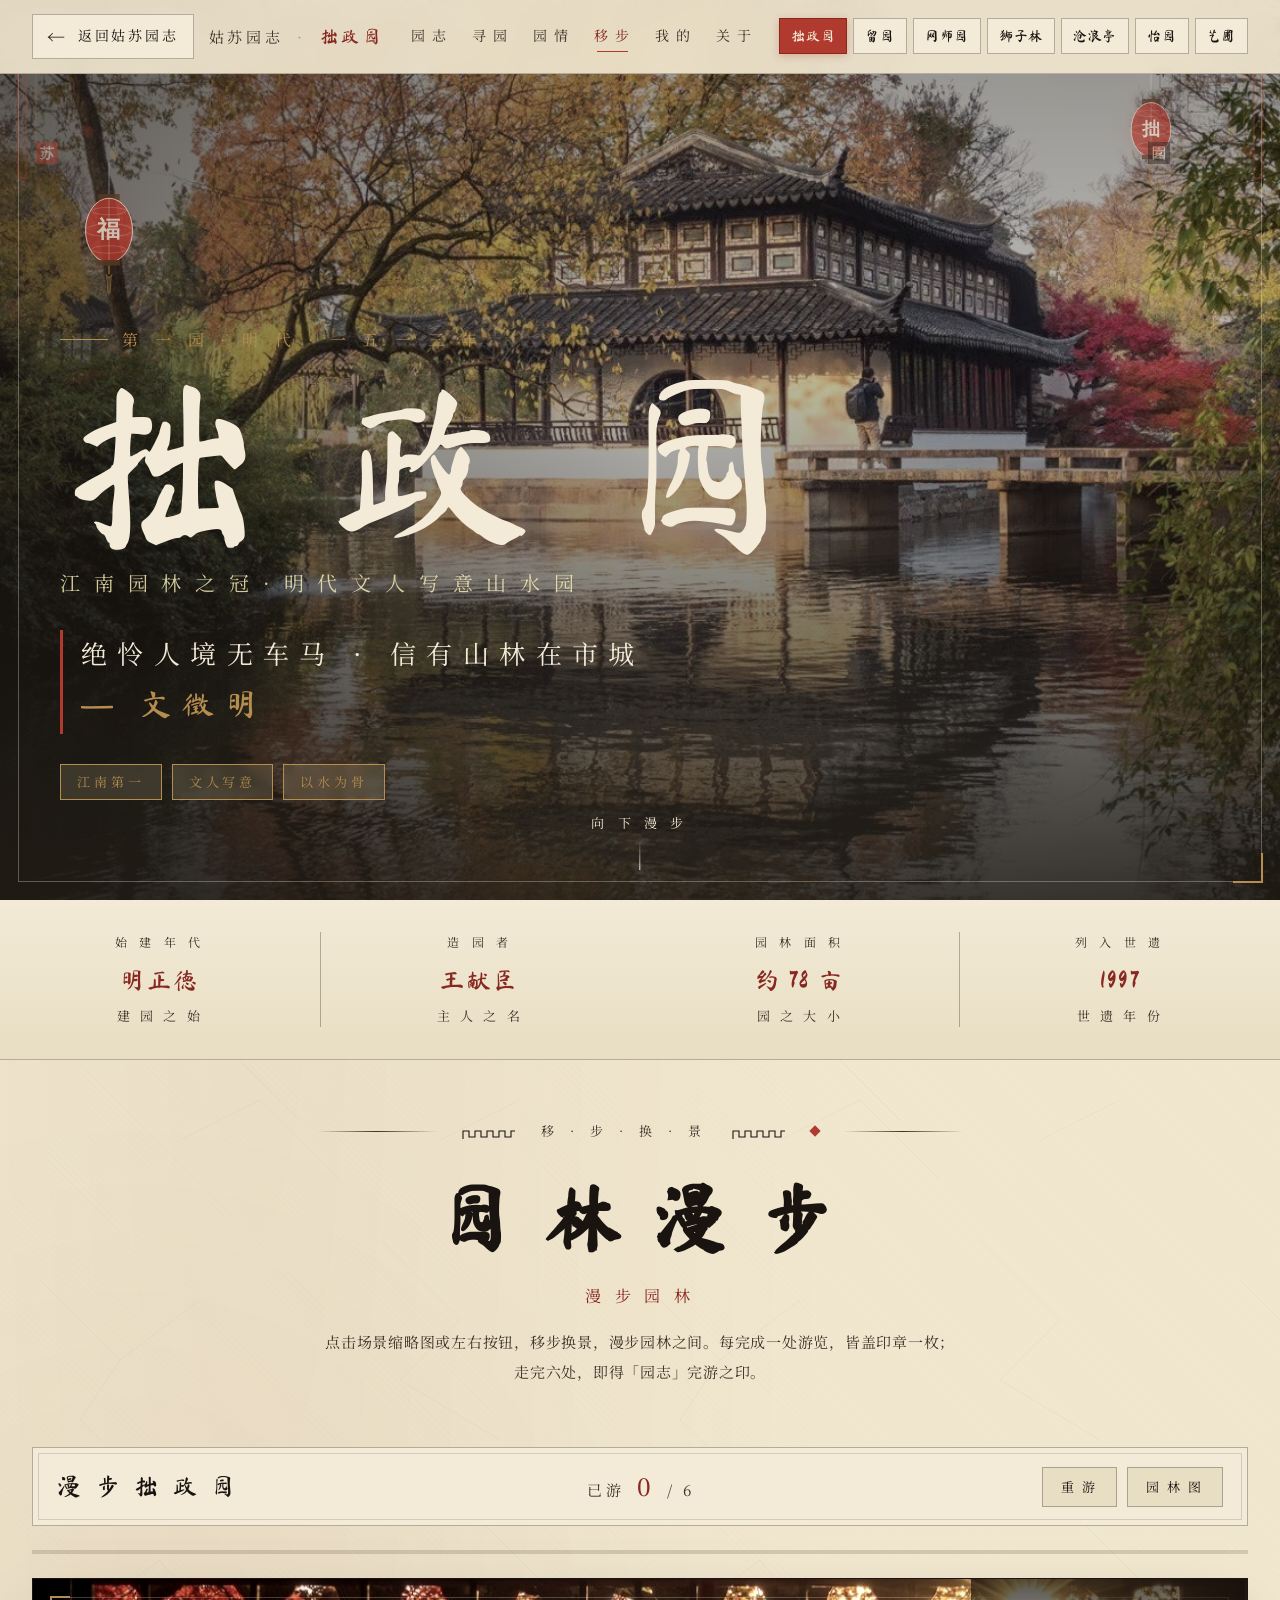
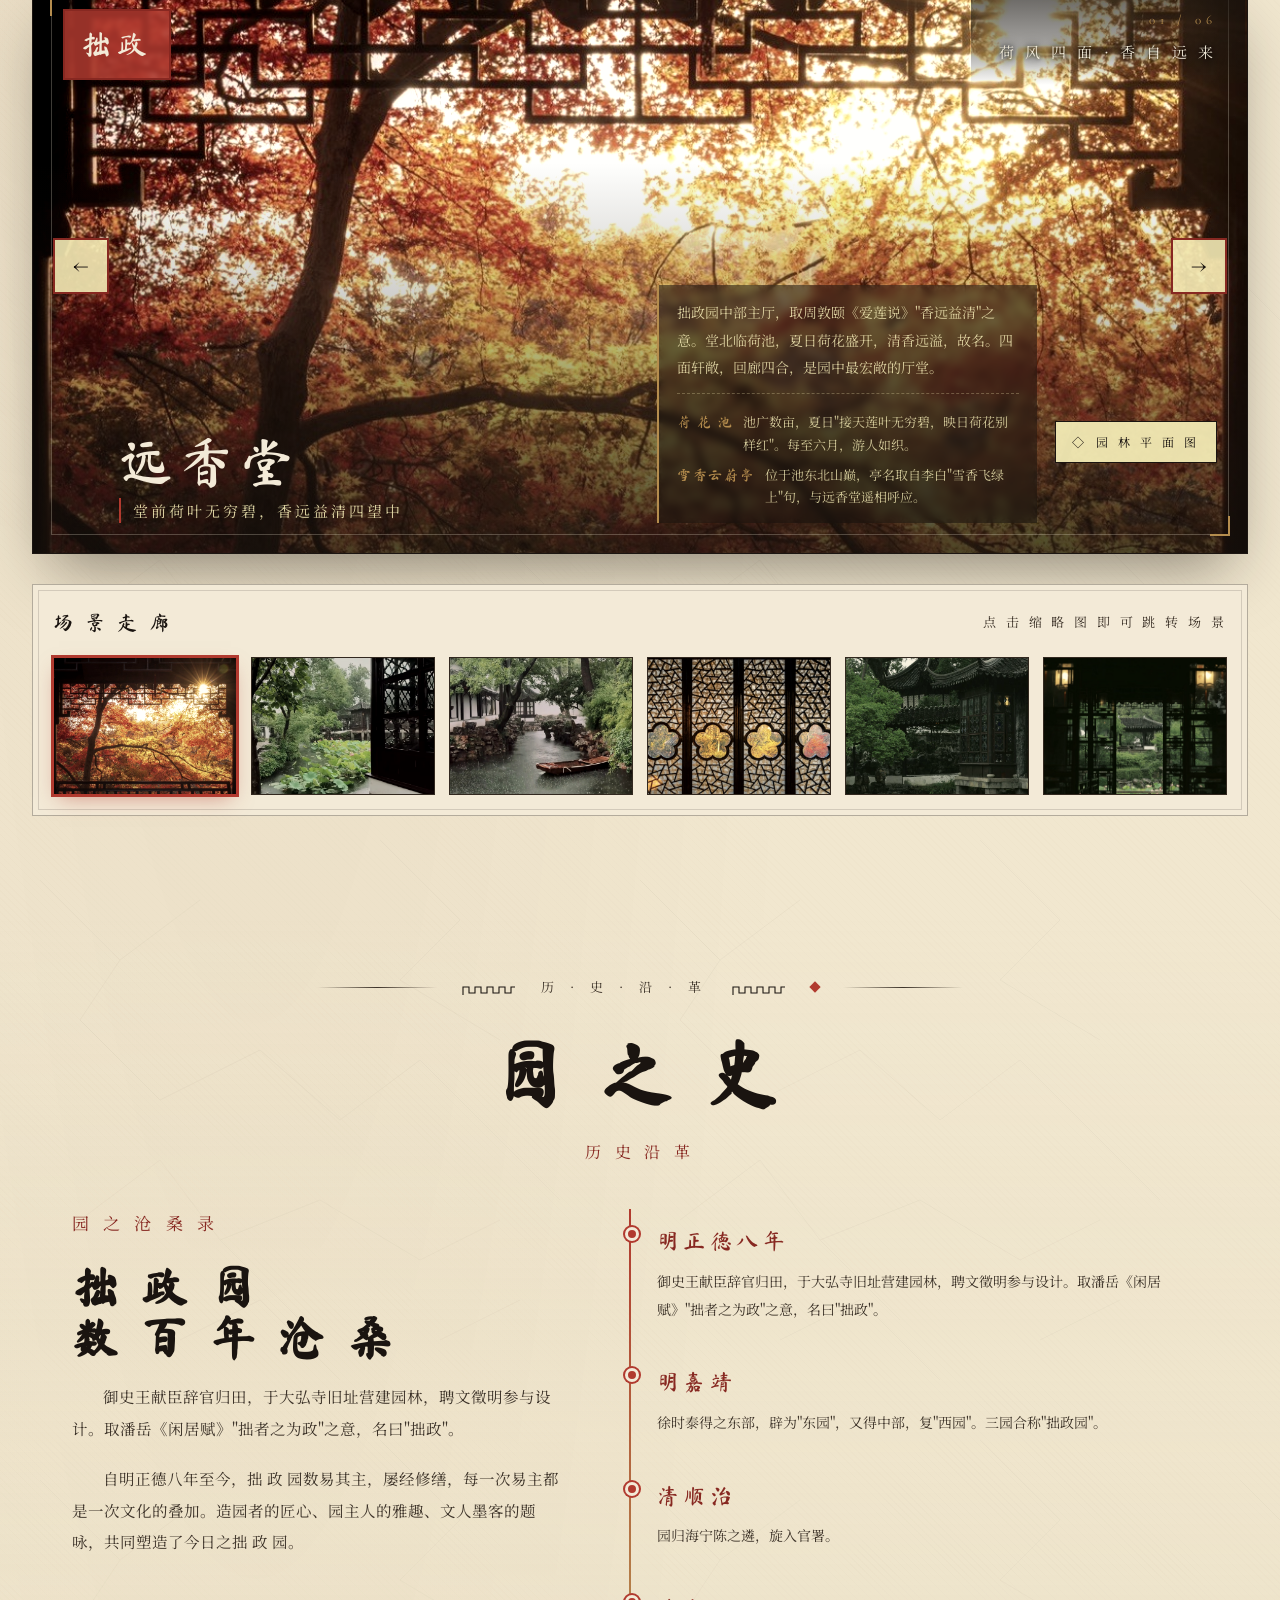
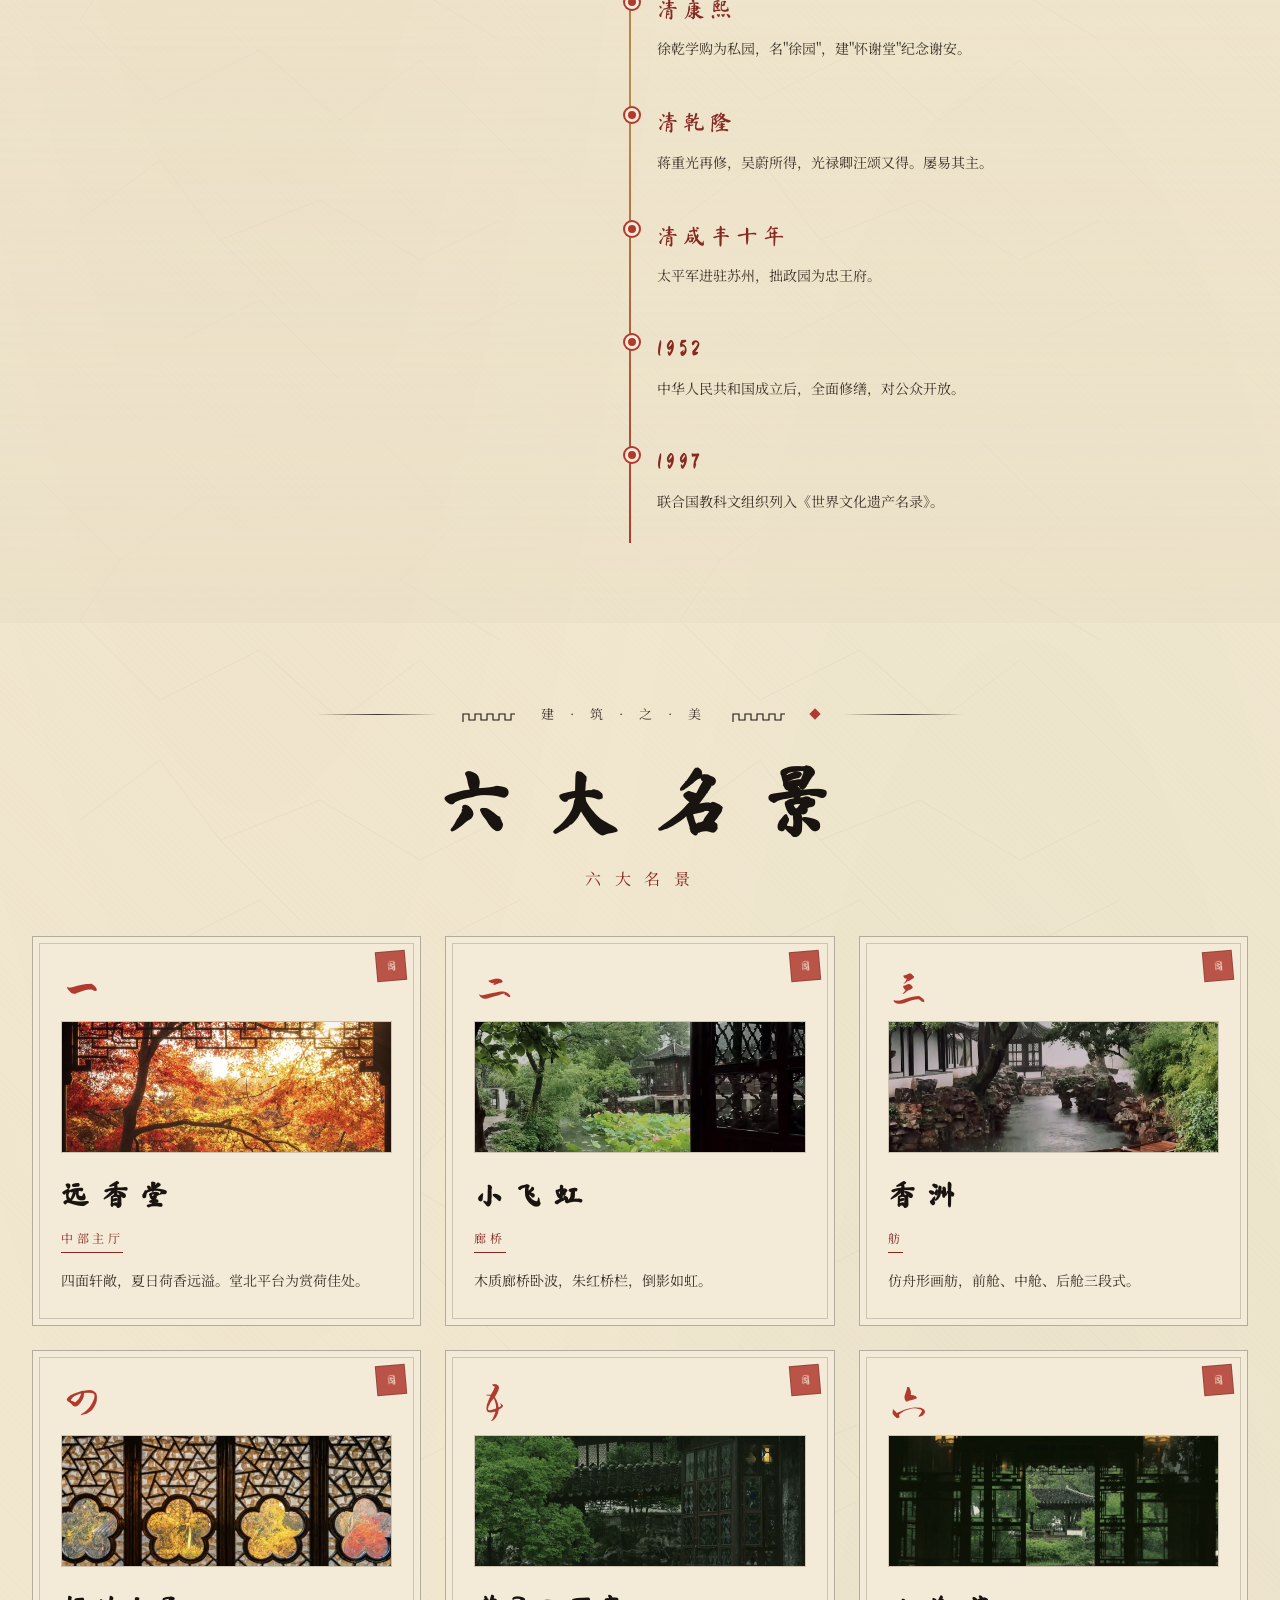
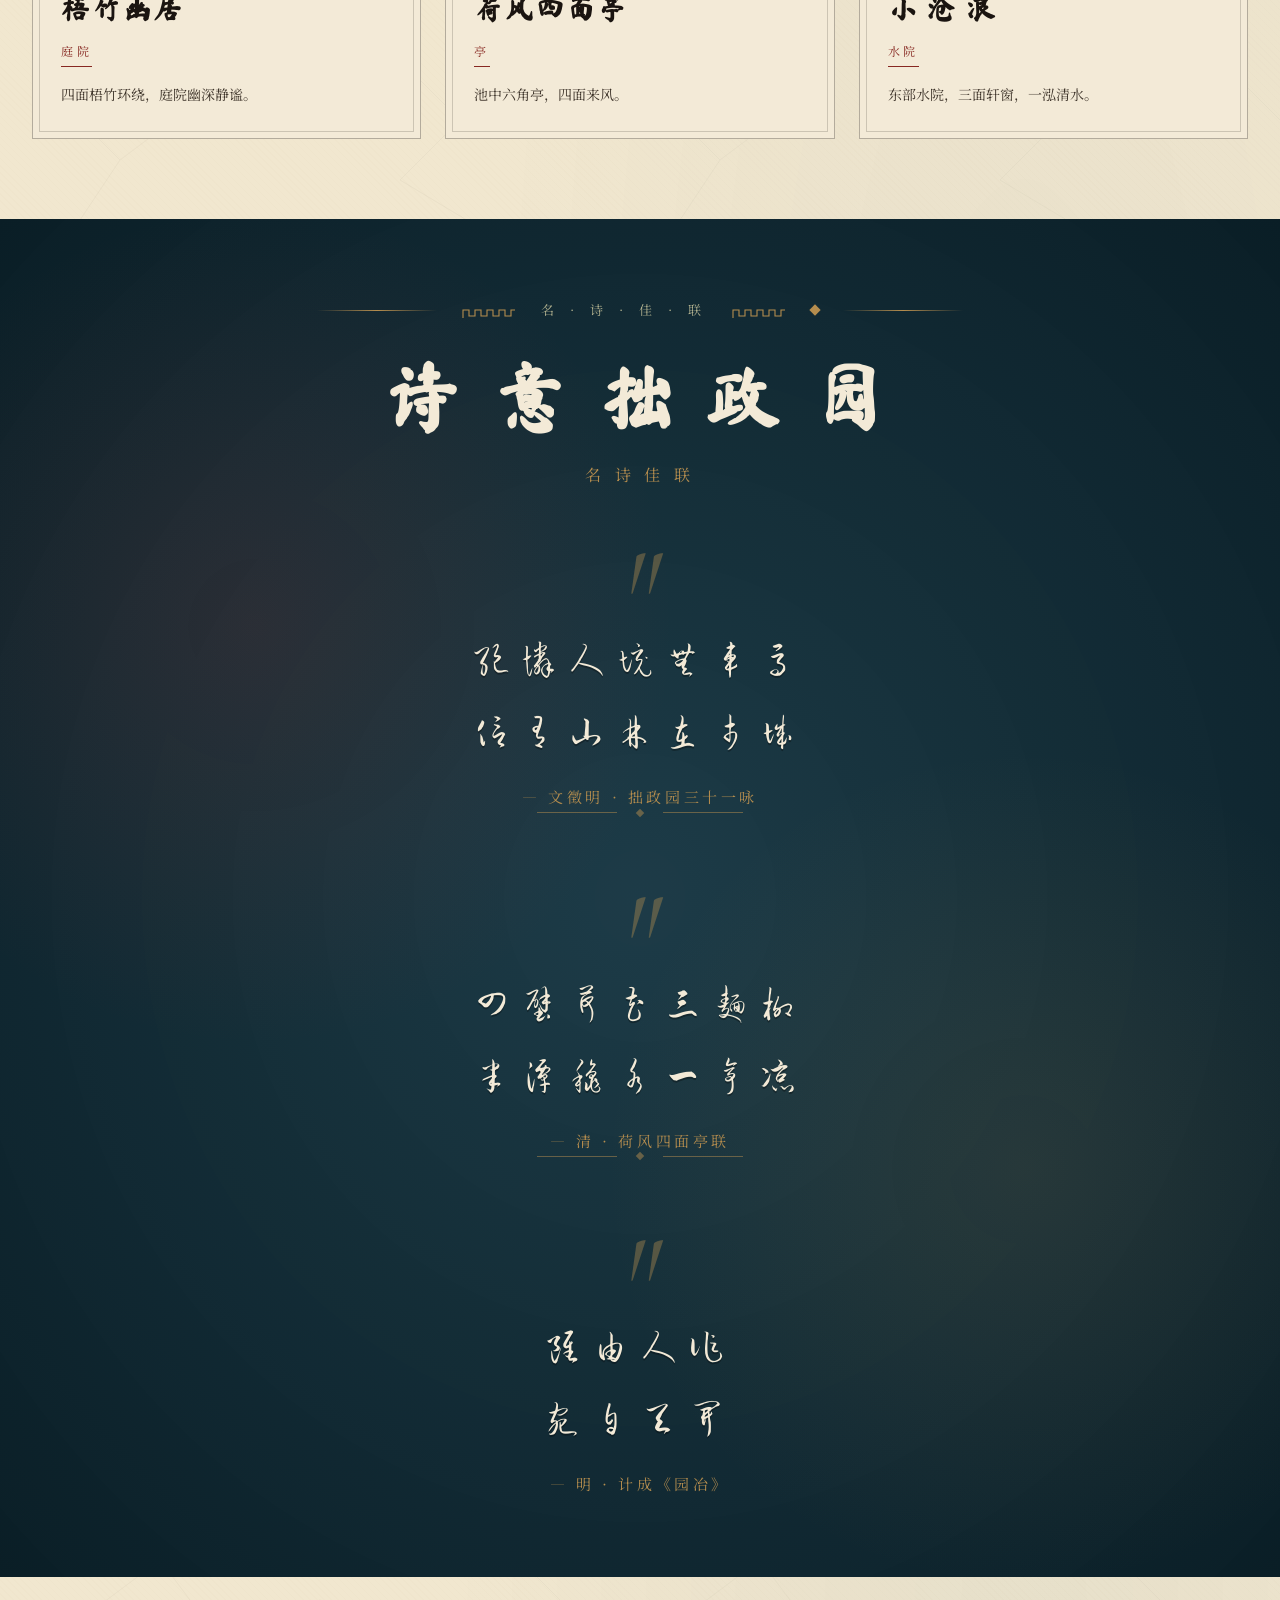
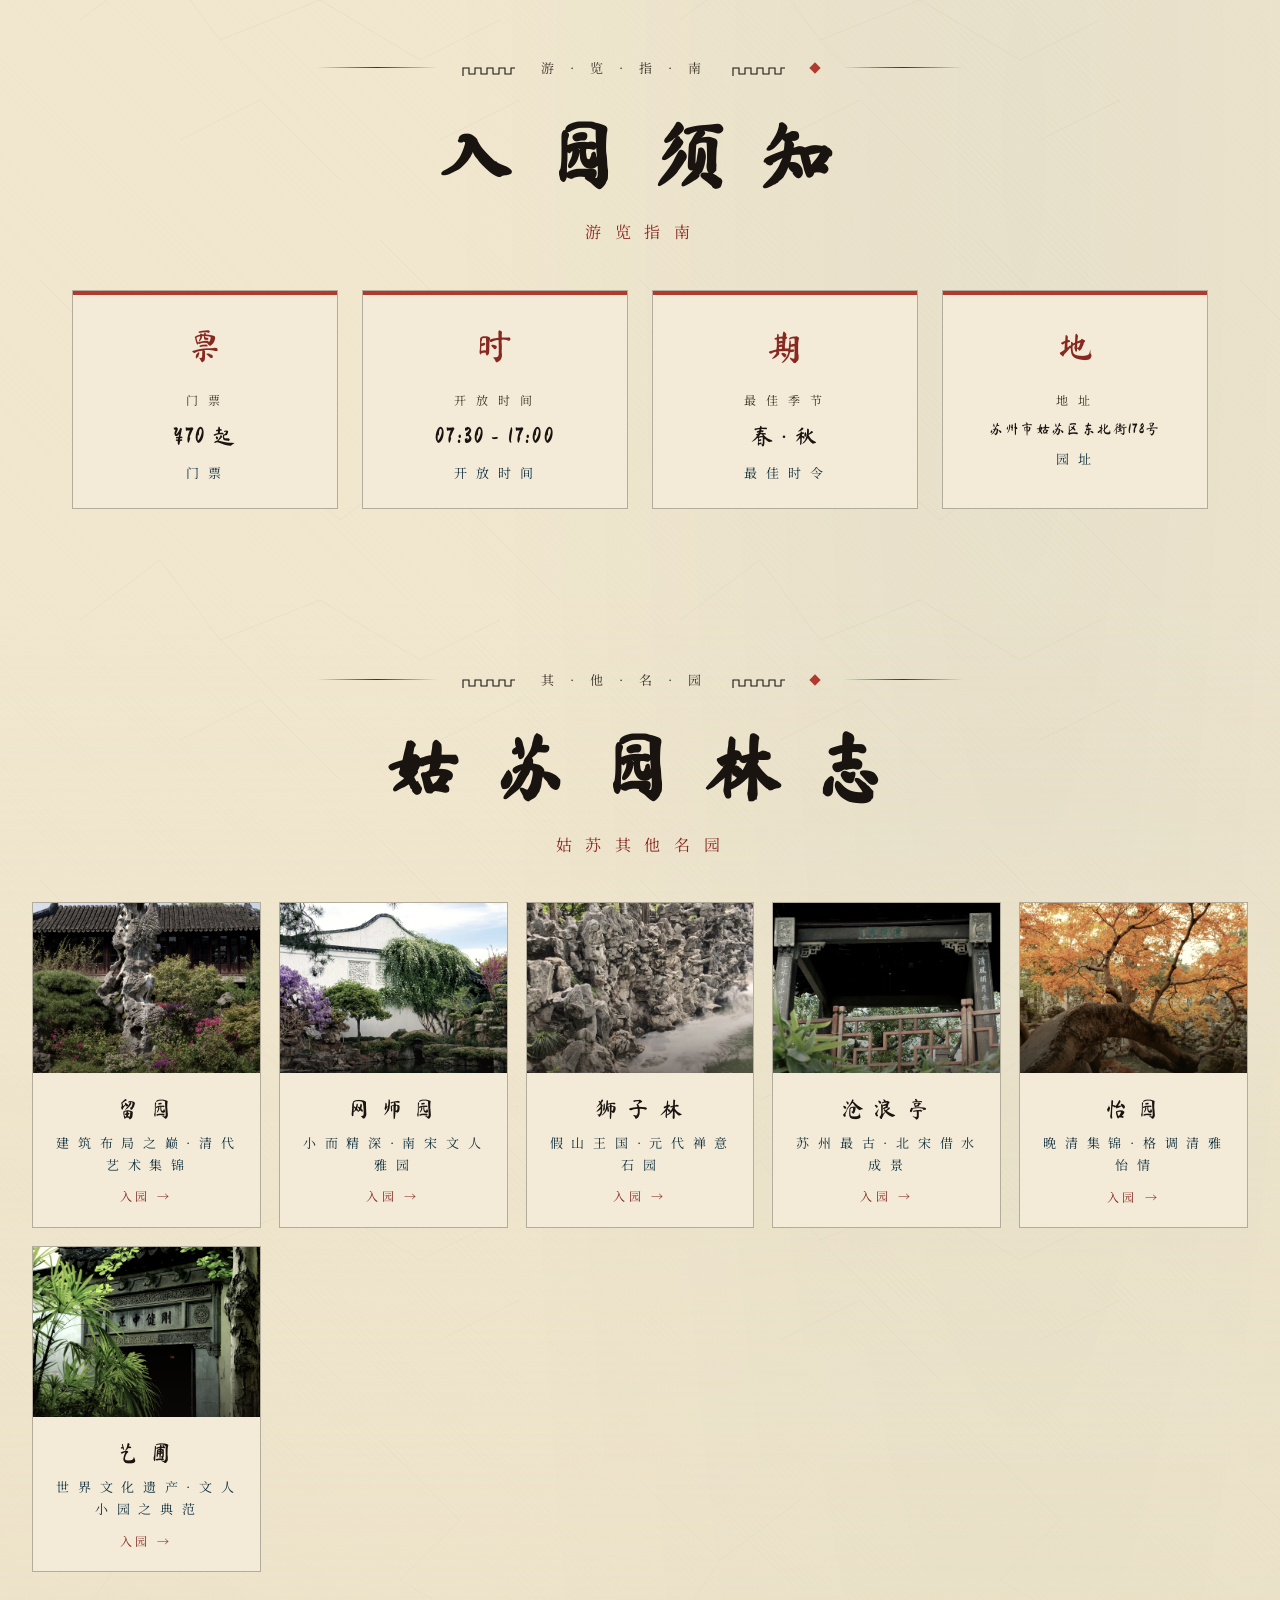
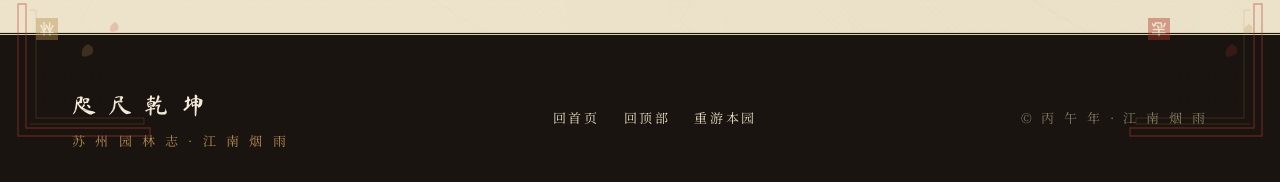
==== commit 9fae62eb: "Add files via upload" ====
--- a/garden.html
+++ b/garden.html
@@ -1,2790 +1,2136 @@
-<!DOCTYPE html>
-<html lang="zh-CN">
-<head>
-<meta charset="UTF-8">
-<meta name="viewport" content="width=device-width, initial-scale=1.0">
-<title>移步换景 · 苏州园林志</title>
-<meta name="description" content="苏州古典园林 · 漫步移步换景之间">
-<link rel="preconnect" href="https://fonts.googleapis.com">
-<link rel="preconnect" href="https://fonts.gstatic.com" crossorigin>
-<link href="https://fonts.googleapis.com/css2?family=Ma+Shan+Zheng&family=ZCOOL+XiaoWei&family=Noto+Serif+SC:wght@200;300;400;500;600;700;900&family=Liu+Jian+Mao+Cao&family=Cormorant+Garamond:ital,wght@0,300;0,400;0,500;1,400&display=swap" rel="stylesheet">
-<style>
-*,*::before,*::after{box-sizing:border-box;margin:0;padding:0}
-html{scroll-behavior:smooth;-webkit-font-smoothing:antialiased}
-body{
-  font-family:'Noto Serif SC','STSong','SimSun',serif;
-  background:#f1e7cf;
-  color:#1f1a14;
-  overflow-x:hidden;
-  position:relative;
-  min-height:100vh;
-  line-height:1.7;
-}
-:root{
-  --c-paper:#f3ead7;
-  --c-paper-2:#e8dec3;
-  --c-ink:#1a1410;
-  --c-ink-soft:#3d3329;
-  --c-vermilion:#b13a2f;
-  --c-vermilion-deep:#872821;
-  --c-daiqing:#2f5a6e;
-  --c-daiqing-deep:#143442;
-  --c-gold:#b58d4e;
-  --c-copper:#a66a3d;
-  --f-li:'Ma Shan Zheng','STXingkai',serif;
-  --f-kai:'Noto Serif SC','STKaiti',serif;
-  --f-xw:'ZCOOL XiaoWei',serif;
-  --f-ljmc:'Liu Jian Mao Cao',serif;
-  --f-latin:'Cormorant Garamond',serif;
-}
-
-/* ==== 背景纹理 ==== */
-body::before{
-  content:'';position:fixed;inset:0;z-index:1;
-  background:
-    radial-gradient(ellipse at 20% 10%, rgba(139,90,60,0.06) 0%, transparent 40%),
-    radial-gradient(ellipse at 80% 80%, rgba(47,90,110,0.05) 0%, transparent 40%);
-  pointer-events:none;
-}
-body::after{
-  content:'';position:fixed;inset:0;z-index:1;
-  background-image:
-    radial-gradient(circle at 10% 20%, rgba(139,90,60,0.04) 0%, transparent 8%),
-    radial-gradient(circle at 80% 70%, rgba(31,26,20,0.03) 0%, transparent 6%),
-    repeating-linear-gradient(45deg, transparent 0, transparent 4px, rgba(139,90,60,0.012) 4px, rgba(139,90,60,0.012) 5px);
-  pointer-events:none;mix-blend-mode:multiply;
-}
-#ripple-canvas{position:fixed;inset:0;width:100%;height:100%;z-index:2;pointer-events:none;mix-blend-mode:multiply}
-
-/* ==== 顶部导航 ==== */
-.top-nav{
-  position:fixed;top:0;left:0;right:0;z-index:100;
-  background:rgba(241,231,207,0.92);
-  backdrop-filter:blur(10px);
-  border-bottom:1px solid rgba(31,26,20,0.25);
-  padding:14px 32px;
-  display:flex;align-items:center;justify-content:space-between;
-  font-family:var(--f-kai);
-}
-.top-nav a.back{
-  display:inline-flex;align-items:center;gap:10px;
-  color:var(--c-ink);text-decoration:none;
-  font-size:14px;letter-spacing:0.2em;
-  padding:6px 14px;
-  border:1px solid rgba(31,26,20,0.3);
-  background:var(--c-paper);
-  transition:background .3s, color .3s;
-}
-.top-nav a.back:hover{background:var(--c-vermilion);color:var(--c-paper);border-color:var(--c-vermilion-deep)}
-.top-nav a.back::before{content:'←';font-size:18px}
-.top-nav .crumbs{
-  display:flex;align-items:center;gap:14px;
-  font-family:var(--f-kai);
-  font-size:15px;letter-spacing:0.24em;
-  color:var(--c-ink-soft);
-}
-.top-nav .crumbs .sep{opacity:0.4}
-.top-nav .crumbs .cur{color:var(--c-vermilion-deep);font-family:var(--f-li);font-size:18px;letter-spacing:0.2em}
-.top-nav .quick-nav{
-  display:flex;gap:6px;flex-wrap:wrap;justify-content:flex-end;
-}
-.top-nav .quick-nav a{
-  display:inline-flex;align-items:center;justify-content:center;
-  height:36px;padding:0 11px;
-  font-family:var(--f-li);font-size:14px;line-height:1;
-  white-space:nowrap;letter-spacing:0.05em;
-  color:var(--c-ink);text-decoration:none;
-  border:1px solid rgba(31,26,20,0.3);
-  background:var(--c-paper);
-  transition:all .3s;
-}
-.top-nav .quick-nav a:hover{background:var(--c-vermilion);color:var(--c-paper);transform:translateY(-2px);border-color:var(--c-vermilion-deep)}
-.top-nav .quick-nav a.active{
-  background:var(--c-vermilion);color:var(--c-paper);border-color:var(--c-vermilion-deep);
-  box-shadow:0 2px 8px rgba(177,58,47,0.3);
-}
-
-/* ==== HERO ==== */
-.hero{
-  position:relative;height:100vh;min-height:640px;
-  overflow:hidden;
-  display:flex;align-items:flex-end;
-  z-index:3;
-}
-.hero-img{
-  position:absolute;inset:0;z-index:0;
-  overflow:hidden;
-  filter:saturate(0.85) contrast(1.08) sepia(0.12) brightness(0.85);
-  transform:scale(1.05);
-  animation:slowZoom 18s ease-in-out infinite alternate;
-}
-.hero-img svg{display:block;width:100%;height:100%;position:relative;z-index:1}
-.hero-img img{position:absolute!important;inset:0;width:100%!important;height:100%!important;object-fit:cover;z-index:2}
-.hero-img .svg-fallback{position:absolute;inset:0;z-index:1}
-@keyframes slowZoom{from{transform:scale(1)}to{transform:scale(1.08)}}
-.hero::after{
-  content:'';position:absolute;inset:0;z-index:1;
-  background:
-    linear-gradient(180deg, rgba(31,26,20,0.4) 0%, rgba(31,26,20,0.15) 40%, rgba(31,26,20,0.85) 100%),
-    linear-gradient(90deg, rgba(31,26,20,0.5) 0%, transparent 50%);
-}
-.hero-frame{
-  position:absolute;inset:18px;z-index:3;
-  border:1px solid rgba(243,234,215,0.3);
-  pointer-events:none;
-}
-.hero-frame::before,.hero-frame::after{
-  content:'';position:absolute;width:30px;height:30px;border:2px solid var(--c-gold);
-}
-.hero-frame::before{top:-2px;left:-2px;border-right:none;border-bottom:none}
-.hero-frame::after{bottom:-2px;right:-2px;border-left:none;border-top:none}
-
-.hero-content{
-  position:relative;z-index:4;
-  width:100%;
-  padding:0 60px 100px;
-  color:var(--c-paper);
-}
-.hero-eyebrow{
-  font-family:var(--f-kai);
-  font-size:16px;letter-spacing:0.4em;
-  color:var(--c-gold);
-  margin-bottom:18px;
-  display:flex;align-items:center;gap:14px;
-  animation:fadeUp 1s .2s backwards ease-out;
-}
-.hero-eyebrow::before{
-  content:'';display:inline-block;width:48px;height:1px;background:var(--c-gold);
-}
-.hero-title{
-  font-family:var(--f-li);
-  font-size:200px;
-  line-height:0.9;
-  letter-spacing:0.08em;
-  font-weight:400;
-  margin-bottom:14px;
-  animation:fadeUp 1.2s .4s backwards ease-out;
-}
-.hero-py{
-  font-family:var(--f-kai);
-  font-size:20px;
-  color:rgba(243,234,181,0.85);
-  letter-spacing:0.22em;
-  margin-bottom:30px;
-  animation:fadeUp 1.2s .6s backwards ease-out;
-}
-.hero-verse{
-  font-family:var(--f-kai);
-  font-size:26px;
-  letter-spacing:0.4em;
-  line-height:1.8;
-  color:var(--c-paper);
-  padding-left:18px;
-  border-left:3px solid var(--c-vermilion);
-  max-width:700px;
-  animation:fadeUp 1.2s .8s backwards ease-out;
-}
-.hero-verse .accent{font-family:var(--f-li);font-size:32px;color:var(--c-gold)}
-.hero-tags{
-  margin-top:30px;
-  display:flex;gap:10px;flex-wrap:wrap;
-  animation:fadeUp 1.2s 1s backwards ease-out;
-}
-.hero-tags span{
-  font-family:var(--f-kai);font-size:13px;letter-spacing:0.3em;
-  padding:6px 16px;
-  background:rgba(243,234,181,0.15);
-  border:1px solid var(--c-gold);
-  color:var(--c-gold);
-  backdrop-filter:blur(4px);
-}
-@keyframes fadeUp{
-  from{opacity:0;transform:translateY(30px)}
-  to{opacity:1;transform:translateY(0)}
-}
-
-.scroll-hint{
-  position:absolute;bottom:30px;left:50%;transform:translateX(-50%);
-  z-index:5;color:var(--c-paper);
-  text-align:center;
-  font-family:var(--f-kai);
-  font-size:13px;letter-spacing:0.4em;
-  animation:fadeUp 1.5s 1.5s backwards ease-out, bob 2s 2s infinite ease-in-out;
-}
-.scroll-hint .arrow{
-  margin-top:6px;
-  width:1px;height:30px;
-  background:linear-gradient(180deg,transparent,var(--c-paper));
-  margin-left:auto;margin-right:auto;
-}
-@keyframes bob{0%,100%{transform:translateX(-50%) translateY(0)}50%{transform:translateX(-50%) translateY(8px)}}
-
-/* ==== 速览信息条 ==== */
-.quick-info{
-  position:relative;z-index:4;
-  background:linear-gradient(180deg, var(--c-paper) 0%, var(--c-paper-2) 100%);
-  border-bottom:1px solid rgba(31,26,20,0.3);
-  padding:32px 0;
-}
-.quick-grid{
-  display:grid;grid-template-columns:repeat(4, 1fr);
-  text-align:center;
-  position:relative;
-}
-.quick-grid::before,.quick-grid::after{
-  content:'';position:absolute;top:0;bottom:0;width:1px;background:rgba(31,26,20,0.3);
-}
-.quick-grid::before{left:25%}
-.quick-grid::after{right:25%}
-.quick-item{padding:0 24px}
-.quick-item .k{
-  font-family:var(--f-kai);font-size:12px;letter-spacing:0.4em;
-  color:var(--c-ink-soft);margin-bottom:8px;display:block;
-}
-.quick-item .v{
-  font-family:var(--f-li);font-size:24px;letter-spacing:0.1em;
-  color:var(--c-vermilion-deep);
-}
-.quick-item .en{
-  font-family:var(--f-kai);font-size:13px;letter-spacing:0.28em;
-  color:var(--c-ink-soft);
-  display:block;margin-top:4px;
-}
-
-/* ==== 通用分隔 ==== */
-.section-divider{
-  position:relative;z-index:3;
-  padding:60px 0 30px;
-  text-align:center;
-}
-.section-divider .ornament{
-  display:flex;align-items:center;justify-content:center;gap:24px;
-  font-family:var(--f-kai);letter-spacing:0.5em;
-  color:var(--c-ink-soft);font-size:13px;
-  margin-bottom:14px;
-}
-.section-divider .ornament .bar{display:inline-block;width:120px;height:1px;background:linear-gradient(90deg,transparent,var(--c-ink-soft),transparent)}
-.section-divider .ornament .diamond{width:8px;height:8px;background:var(--c-vermilion);transform:rotate(45deg)}
-.section-divider h2{
-  font-family:var(--f-li);font-size:74px;
-  color:var(--c-ink);margin:0;letter-spacing:0.12em;
-}
-.section-divider h2 .en{
-  display:block;
-  font-family:var(--f-kai);font-size:16px;letter-spacing:0.3em;
-  color:var(--c-vermilion-deep);font-weight:400;
-  margin-bottom:14px;
-}
-.section-divider p{max-width:640px;margin:18px auto 0;font-family:var(--f-kai);font-size:15px;color:var(--c-ink-soft);line-height:2;letter-spacing:0.05em}
-
-/* ==== 移步换景 主体 ==== */
-.walker-section{
-  position:relative;z-index:3;
-  padding:30px 0 100px;
-}
-.walker{
-  max-width:1400px;margin:0 auto;
-  padding:0 32px;
-}
-
-/* 顶部游戏条 */
-.game-bar{
-  display:flex;align-items:center;justify-content:space-between;
-  margin-bottom:24px;
-  padding:18px 24px;
-  background:var(--c-paper);
-  border:1px solid rgba(31,26,20,0.3);
-  position:relative;
-}
-.game-bar::before{
-  content:'';position:absolute;inset:5px;
-  border:1px solid rgba(31,26,20,0.15);
-  pointer-events:none;
-}
-.game-bar .title{
-  font-family:var(--f-li);font-size:24px;color:var(--c-ink);letter-spacing:0.2em;
-}
-.game-bar .progress{
-  font-family:var(--f-kai);font-size:15px;letter-spacing:0.26em;
-  color:var(--c-ink-soft);
-}
-.game-bar .progress .num{
-  font-size:24px;color:var(--c-vermilion-deep);font-weight:500;margin:0 4px;
-}
-.game-bar .actions{
-  display:flex;gap:10px;
-}
-.game-bar .actions button{
-  font-family:var(--f-kai);font-size:13px;letter-spacing:0.2em;
-  padding:8px 18px;
-  background:var(--c-paper-2);
-  border:1px solid rgba(31,26,20,0.3);
-  color:var(--c-ink);
-  cursor:pointer;
-  transition:all .3s;
-}
-.game-bar .actions button:hover{background:var(--c-vermilion);color:var(--c-paper);border-color:var(--c-vermilion-deep)}
-.game-bar .actions button.active{background:var(--c-vermilion);color:var(--c-paper);border-color:var(--c-vermilion-deep)}
-
-/* 进度条 */
-.progress-bar{
-  height:4px;
-  background:rgba(31,26,20,0.15);
-  margin-bottom:24px;
-  position:relative;
-  overflow:hidden;
-}
-.progress-bar::after{
-  content:'';position:absolute;left:0;top:0;bottom:0;
-  width:var(--progress, 0%);
-  background:linear-gradient(90deg, var(--c-vermilion), var(--c-gold));
-  transition:width .6s cubic-bezier(0.2,0.7,0.2,1);
-}
-
-/* 舞台 */
-.stage{
-  position:relative;
-  height:64vh;
-  min-height:480px;
-  max-height:720px;
-  background:#1a1410;
-  overflow:hidden;
-  border:1px solid rgba(31,26,20,0.4);
-  box-shadow:
-    0 30px 60px -20px rgba(31,26,20,0.5),
-    inset 0 0 0 6px rgba(243,234,215,0.04);
-}
-.stage-frame{
-  position:absolute;inset:18px;
-  border:1px solid rgba(243,234,215,0.25);
-  pointer-events:none;
-  z-index:5;
-}
-/* 底部压暗：白字落在亮照片上也读得清（在信息层之下、照片之上） */
-.stage::after{
-  content:'';position:absolute;left:0;right:0;bottom:0;height:68%;
-  background:linear-gradient(180deg,
-    rgba(20,16,12,0) 0%,
-    rgba(20,16,12,0.24) 40%,
-    rgba(20,16,12,0.58) 74%,
-    rgba(20,16,12,0.76) 100%);
-  z-index:4;pointer-events:none;
-}
-.stage-frame::before,.stage-frame::after{
-  content:'';position:absolute;width:20px;height:20px;border:2px solid var(--c-gold);
-}
-.stage-frame::before{top:-2px;left:-2px;border-right:none;border-bottom:none}
-.stage-frame::after{bottom:-2px;right:-2px;border-left:none;border-top:none}
-
-/* 落章：盖在画面上，照片全程留在屏上，章自行落定并淡出 */
-.stamp-flash{
-  position:absolute;top:50%;left:50%;
-  transform:translate(-50%,-50%) rotate(-15deg);
-  width:120px;height:120px;
-  background:#b13a2f;color:#f3ead7;
-  font-family:var(--f-li);font-size:32px;
-  display:flex;align-items:center;justify-content:center;
-  border:3px solid #872821;
-  box-shadow:0 0 0 6px rgba(177,58,47,.3);
-  z-index:20;pointer-events:none;
-  animation:stampPress 1.3s cubic-bezier(.2,1.4,.4,1) forwards;
-}
-@keyframes stampPress{
-  0%{transform:translate(-50%,-50%) rotate(-15deg) scale(2);opacity:0}
-  12%{transform:translate(-50%,-50%) rotate(-15deg) scale(.92);opacity:1}
-  22%{transform:translate(-50%,-50%) rotate(-15deg) scale(1.04);opacity:1}
-  30%{transform:translate(-50%,-50%) rotate(-15deg) scale(1);opacity:1}
-  70%{transform:translate(-50%,-50%) rotate(-15deg) scale(1);opacity:1}
-  100%{transform:translate(-50%,-50%) rotate(-15deg) scale(1);opacity:0}
-}
-
-.stage-bg{
-  position:absolute;inset:0;
-  background-size:cover;background-position:center;
-  transition:opacity .45s ease;
-}
-.stage-bg svg{display:block;width:100%;height:100%}
-.stage-bg.cur{
-  opacity:1;
-  filter:saturate(0.9) contrast(1.08) sepia(0.1);
-}
-.stage-bg.next{
-  opacity:0;
-}
-.stage-bg.transitioning-out{animation:slideOut 1s forwards}
-.stage-bg.transitioning-in{animation:slideIn 1s forwards}
-@keyframes slideOut{
-  from{transform:translateX(0);opacity:1}
-  to{transform:translateX(-4%);opacity:0}
-}
-@keyframes slideIn{
-  from{transform:translateX(4%);opacity:0}
-  to{transform:translateX(0);opacity:1}
-}
-
-/* 角落印章 / 标题 */
-.stage-overlay-tl{
-  position:absolute;top:30px;left:30px;z-index:6;
-  font-family:var(--f-li);font-size:30px;
-  color:var(--c-paper);letter-spacing:0.2em;
-  padding:8px 16px;
-  background:rgba(177,58,47,0.85);
-  border:2px solid var(--c-vermilion-deep);
-  backdrop-filter:blur(2px);
-}
-.stage-overlay-tr{
-  position:absolute;top:30px;right:30px;z-index:6;
-  display:flex;flex-direction:column;gap:8px;align-items:flex-end;
-}
-/* 亮照片上也要看得清：右上角加一层压暗衬底 */
-.stage-overlay-tr::before{
-  content:'';position:absolute;
-  left:-28px;right:-28px;top:-30px;bottom:-20px;
-  background:linear-gradient(180deg,rgba(20,16,12,0.72) 0%,rgba(20,16,12,0.34) 70%,rgba(20,16,12,0) 100%);
-  z-index:-1;pointer-events:none;
-}
-.stage-overlay-tr .scene-num{
-  font-family:var(--f-latin);font-size:13px;letter-spacing:0.4em;
-  color:var(--c-gold);text-transform:uppercase;
-}
-.stage-overlay-tr .scene-en{
-  font-family:var(--f-kai);font-size:15px;
-  color:rgba(247,240,222,0.95);letter-spacing:0.24em;
-  text-shadow:0 2px 12px rgba(0,0,0,0.9),0 0 4px rgba(0,0,0,0.8),0 0 14px rgba(0,0,0,0.6);
-}
-
-/* 底部场景信息（右侧留出「园林平面图」按钮的位置） */
-.stage-info{
-  position:absolute;left:86px;right:210px;bottom:30px;z-index:6;
-  color:var(--c-paper);
-  display:flex;align-items:flex-end;justify-content:space-between;
-  gap:30px;
-}
-.stage-info .text{flex:1;max-width:60%}
-.stage-info .name{
-  font-family:var(--f-li);font-size:54px;letter-spacing:0.12em;line-height:1;
-  margin-bottom:10px;
-}
-.stage-info .verse{
-  font-family:var(--f-kai);font-size:15px;letter-spacing:0.2em;line-height:1.7;
-  color:rgba(243,234,181,0.9);
-  border-left:2px solid var(--c-vermilion);padding-left:12px;
-}
-.stage-info .desc{
-  flex:1;
-  font-family:var(--f-kai);font-size:14px;line-height:1.95;
-  color:rgba(243,234,181,0.85);
-  background:rgba(20,16,12,0.5);
-  padding:14px 18px;
-  border-left:2px solid var(--c-gold);
-  backdrop-filter:blur(4px);
-  max-width:380px;
-}
-
-/* 步骤按钮 */
-.step-btn{
-  position:absolute;top:50%;transform:translateY(-50%);
-  width:56px;height:56px;
-  background:rgba(243,234,181,0.9);
-  color:var(--c-ink);
-  border:2px solid var(--c-vermilion-deep);
-  font-family:var(--f-latin);font-size:24px;
-  cursor:pointer;z-index:7;
-  display:flex;align-items:center;justify-content:center;
-  transition:all .3s;
-}
-.step-btn:hover{background:var(--c-vermilion);color:var(--c-paper)}
-.step-btn.prev{left:20px}
-.step-btn.next{right:20px}
-
-/* 景中之物：原热点圆点与照片对不上，改为右下方文字条 */
-.stage-info .spots{
-  margin-top:12px;padding-top:10px;
-  border-top:1px dashed rgba(243,234,181,0.28);
-}
-.stage-info .spots:empty{display:none}
-.stage-info .spot-item{
-  display:flex;gap:10px;align-items:baseline;
-  margin-top:6px;
-  font-family:var(--f-kai);font-size:13px;line-height:1.75;
-}
-.stage-info .spot-name{
-  font-family:var(--f-li);font-size:14px;
-  color:var(--c-gold);letter-spacing:0.12em;white-space:nowrap;
-}
-.stage-info .spot-detail{color:rgba(243,234,181,0.82)}
-
-/* 场景走廊 */
-.scene-strip{
-  margin-top:30px;
-  background:var(--c-paper);
-  border:1px solid rgba(31,26,20,0.3);
-  padding:20px;
-  position:relative;
-}
-.scene-strip::before{
-  content:'';position:absolute;inset:5px;
-  border:1px solid rgba(31,26,20,0.15);
-  pointer-events:none;
-}
-.strip-header{
-  display:flex;justify-content:space-between;align-items:center;
-  margin-bottom:18px;
-  font-family:var(--f-kai);font-size:13px;letter-spacing:0.3em;
-  color:var(--c-ink-soft);
-}
-.strip-header .strip-title{color:var(--c-ink);font-family:var(--f-li);font-size:20px;letter-spacing:0.2em}
-.strip-header .strip-hint{font-family:var(--f-kai);font-size:13px;letter-spacing:0.26em;color:var(--c-ink-soft)}
-
-.scene-list{
-  display:grid;grid-template-columns:repeat(6,1fr);
-  gap:14px;
-}
-.scene-thumb{
-  position:relative;
-  aspect-ratio:4/3;
-  background:#3a2f24;
-  border:1px solid rgba(31,26,20,0.3);
-  cursor:pointer;
-  overflow:hidden;
-  transition:all .4s;
-}
-.scene-thumb img{
-  width:100%;height:100%;object-fit:cover;
-  filter:saturate(0.85) contrast(1.05) sepia(0.12);
-  opacity:0;
-  transition:transform .8s, filter .4s, opacity .7s ease;
-}
-.scene-thumb img.loaded{opacity:1}
-.scene-thumb:hover img{transform:scale(1.08);filter:saturate(0.95) contrast(1.05)}
-.scene-thumb .thumb-name{
-  position:absolute;left:0;right:0;bottom:0;
-  padding:8px 10px;
-  background:linear-gradient(180deg,transparent,rgba(20,16,12,0.85));
-  color:var(--c-paper);
-  font-family:var(--f-kai);font-size:13px;letter-spacing:0.15em;
-}
-.scene-thumb .thumb-no{
-  position:absolute;top:6px;left:6px;
-  background:var(--c-paper);color:var(--c-ink);
-  font-family:var(--f-latin);font-size:11px;letter-spacing:0.2em;
-  padding:2px 6px;border:1px solid rgba(31,26,20,0.4);
-}
-.scene-thumb .visited-mark{
-  position:absolute;top:50%;left:50%;transform:translate(-50%,-50%) rotate(-6deg);
-  width:54px;height:54px;
-  background:var(--c-vermilion);
-  color:var(--c-paper);
-  font-family:var(--f-li);font-size:14px;letter-spacing:0.1em;
-  display:flex;align-items:center;justify-content:center;text-align:center;
-  border:2px solid var(--c-vermilion-deep);
-  opacity:0;transition:opacity .5s, transform .5s;
-  pointer-events:none;
-  z-index:2;
-}
-.scene-thumb.visited .visited-mark{
-  opacity:0.92;transform:translate(-50%,-50%) rotate(-12deg);
-}
-.scene-thumb.visited img{filter:saturate(0.4) contrast(1) sepia(0.2)}
-.scene-thumb.visited img.loaded{opacity:.65}
-.scene-thumb.visited:hover img{filter:saturate(0.55) contrast(1.02) sepia(0.18)}
-.scene-thumb.current{
-  border-color:var(--c-vermilion);
-  box-shadow:0 0 0 2px var(--c-vermilion), 0 8px 20px -6px rgba(177,58,47,0.5);
-}
-
-/* 园林平面图 */
-.map-toggle{
-  position:absolute;bottom:90px;right:30px;z-index:7;
-  font-family:var(--f-kai);font-size:12px;letter-spacing:0.3em;
-  padding:10px 16px;
-  background:rgba(243,234,181,0.95);
-  border:1px solid var(--c-ink);
-  color:var(--c-ink);
-  cursor:pointer;
-  display:flex;align-items:center;gap:8px;
-}
-.map-toggle:hover{background:var(--c-vermilion);color:var(--c-paper);border-color:var(--c-vermilion-deep)}
-.map-toggle::before{content:'◇'}
-
-.map-modal{
-  position:fixed;inset:0;z-index:200;
-  background:rgba(20,16,12,0.85);
-  display:none;
-  align-items:center;justify-content:center;
-  backdrop-filter:blur(6px);
-}
-.map-modal.open{display:flex;animation:fadeIn .4s}
-.map-modal .map-frame{
-  position:relative;
-  width:min(900px, 92vw);
-  max-height:90vh;
-  background:var(--c-paper);
-  border:1px solid var(--c-ink);
-  padding:40px;
-  overflow:auto;
-}
-.map-modal .map-frame::before{
-  content:'';position:absolute;inset:8px;
-  border:1px solid rgba(31,26,20,0.2);
-  pointer-events:none;
-}
-.map-modal h3{
-  font-family:var(--f-li);font-size:32px;color:var(--c-ink);
-  letter-spacing:0.2em;text-align:center;margin-bottom:6px;
-}
-.map-modal .map-py{
-  font-family:var(--f-kai);font-size:15px;color:var(--c-daiqing-deep);
-  letter-spacing:0.22em;text-align:center;margin-bottom:24px;
-}
-.map-modal .map-svg{width:100%;height:auto;display:block}
-.map-modal .map-legend{
-  margin-top:20px;
-  display:flex;justify-content:center;gap:30px;
-  font-family:var(--f-kai);font-size:13px;letter-spacing:0.2em;
-  color:var(--c-ink-soft);
-}
-.map-modal .map-legend span{display:inline-flex;align-items:center;gap:8px}
-.map-modal .map-legend .dot{display:inline-block;width:12px;height:12px;border-radius:50%}
-.map-modal .map-close{
-  position:absolute;top:16px;right:16px;
-  width:40px;height:40px;
-  background:var(--c-vermilion);color:var(--c-paper);
-  border:2px solid var(--c-vermilion-deep);
-  font-family:var(--f-li);font-size:20px;
-  cursor:pointer;
-  display:flex;align-items:center;justify-content:center;
-  z-index:5;
-}
-
-/* 完成弹窗 */
-.complete-overlay{
-  position:fixed;inset:0;z-index:300;
-  background:rgba(20,16,12,0.7);
-  display:none;
-  align-items:center;justify-content:center;
-  backdrop-filter:blur(8px);
-}
-.complete-overlay.open{display:flex;animation:fadeIn .5s}
-.complete-seal{
-  width:300px;height:300px;
-  background:var(--c-vermilion);
-  color:var(--c-paper);
-  display:flex;flex-direction:column;align-items:center;justify-content:center;
-  font-family:var(--f-li);
-  border:6px solid var(--c-vermilion-deep);
-  box-shadow:0 0 0 6px rgba(177,58,47,0.3), 0 30px 60px rgba(0,0,0,0.5);
-  transform:rotate(-3deg) scale(0);
-  animation:stampIn 0.8s 0.2s cubic-bezier(0.2,1.4,0.4,1) forwards;
-  position:relative;
-}
-.complete-seal::before{
-  content:'';position:absolute;inset:8px;
-  border:1px solid rgba(243,234,181,0.4);
-}
-.complete-seal .big{
-  font-size:54px;letter-spacing:0.15em;line-height:1.1;text-align:center;
-  margin-bottom:14px;
-}
-.complete-seal .small{
-  font-size:20px;letter-spacing:0.4em;
-  color:var(--c-gold);
-}
-@keyframes stampIn{
-  0%{transform:rotate(-3deg) scale(2);opacity:0}
-  50%{transform:rotate(-3deg) scale(0.9);opacity:1}
-  75%{transform:rotate(-3deg) scale(1.05);opacity:1}
-  100%{transform:rotate(-3deg) scale(1);opacity:1}
-}
-.complete-msg{
-  position:absolute;
-  bottom:80px;left:50%;transform:translateX(-50%);
-  color:var(--c-paper);text-align:center;
-  font-family:var(--f-kai);font-size:20px;letter-spacing:0.3em;
-}
-.complete-msg small{display:block;margin-top:8px;font-family:var(--f-kai);font-size:15px;color:var(--c-gold);letter-spacing:0.3em}
-.complete-close{
-  position:absolute;top:40px;right:40px;
-  font-family:var(--f-kai);font-size:13px;letter-spacing:0.3em;
-  color:var(--c-paper);
-  background:transparent;
-  border:1px solid var(--c-paper);
-  padding:10px 20px;cursor:pointer;
-}
-
-/* ==== 历史沿革 ==== */
-.history{
-  position:relative;z-index:3;
-  padding:60px 0 80px;
-  background:linear-gradient(180deg, transparent, rgba(232,222,195,0.5));
-}
-.history-grid{
-  display:grid;grid-template-columns:1fr 1.2fr;gap:60px;
-  max-width:1200px;margin:0 auto;padding:0 32px;
-}
-.history-text h3{
-  font-family:var(--f-li);font-size:46px;color:var(--c-ink);
-  letter-spacing:0.15em;line-height:1.1;margin-bottom:18px;
-}
-.history-text .lead{
-  font-family:var(--f-kai);font-size:17px;
-  color:var(--c-vermilion-deep);letter-spacing:0.3em;margin-bottom:24px;
-}
-.history-text p{
-  font-family:var(--f-kai);font-size:15.5px;line-height:2.05;
-  color:var(--c-ink-soft);
-  text-indent:2em;
-  margin-bottom:18px;
-}
-
-.timeline{
-  position:relative;padding-left:36px;
-}
-.timeline::before{
-  content:'';position:absolute;left:8px;top:0;bottom:0;
-  width:2px;
-  background:linear-gradient(180deg, var(--c-vermilion), var(--c-gold), var(--c-vermilion));
-}
-.timeline-item{
-  position:relative;padding:14px 0 28px;
-  cursor:default;
-}
-.timeline-item::before{
-  content:'';position:absolute;left:-32px;top:18px;
-  width:14px;height:14px;
-  background:var(--c-vermilion);
-  border:3px solid var(--c-paper);
-  border-radius:50%;
-  box-shadow:0 0 0 2px var(--c-vermilion);
-}
-.timeline-item .era{
-  font-family:var(--f-li);font-size:22px;color:var(--c-vermilion-deep);
-  letter-spacing:0.2em;display:block;margin-bottom:6px;
-}
-.timeline-item .event{
-  font-family:var(--f-kai);font-size:14px;line-height:1.85;
-  color:var(--c-ink-soft);
-}
-
-/* ==== 建筑之美 ==== */
-.architecture{
-  position:relative;z-index:3;
-  padding:80px 0;
-}
-.arch-grid{
-  display:grid;grid-template-columns:repeat(3,1fr);gap:24px;
-  max-width:1300px;margin:0 auto;padding:0 32px;
-}
-.arch-card{
-  position:relative;
-  background:var(--c-paper);
-  border:1px solid rgba(31,26,20,0.3);
-  padding:30px 28px;
-  overflow:hidden;
-  isolation:isolate;
-  transition:transform .4s, box-shadow .4s;
-}
-.arch-card::before{
-  content:'';position:absolute;inset:6px;
-  border:1px solid rgba(31,26,20,0.18);
-  pointer-events:none;
-}
-.arch-card:hover{
-  transform:translateY(-4px);
-  box-shadow:0 20px 40px -10px rgba(31,26,20,0.25);
-}
-.arch-card .no{
-  font-family:var(--f-ljmc);font-size:40px;font-weight:400;
-  color:var(--c-vermilion);
-  line-height:1;display:block;
-  margin-bottom:14px;
-}
-/* 名景卡片配图：实景照片优先，SVG 水墨兜底 */
-.arch-illu{
-  position:relative;
-  width:100%;height:132px;
-  margin:0 0 18px;
-  overflow:hidden;
-  background:var(--c-paper2);
-  border:1px solid rgba(31,26,20,0.18);
-}
-.arch-illu svg{display:block;width:100%;height:100%}
-.arch-illu img{
-  position:absolute!important;inset:0;width:100%!important;height:100%!important;
-  object-fit:cover;z-index:2;
-}
-.arch-card h4{
-  font-family:var(--f-li);font-size:28px;color:var(--c-ink);
-  letter-spacing:0.1em;margin-bottom:4px;
-}
-.arch-card .tag{
-  font-family:var(--f-kai);font-size:12px;letter-spacing:0.3em;
-  color:var(--c-vermilion-deep);
-  display:inline-block;margin-bottom:14px;
-  border-bottom:1px solid var(--c-vermilion-deep);padding-bottom:4px;
-}
-.arch-card p{
-  font-family:var(--f-kai);font-size:14px;line-height:1.95;
-  color:var(--c-ink-soft);
-}
-.arch-card .seal-corner{
-  position:absolute;top:14px;right:14px;
-  width:30px;height:30px;
-  background:var(--c-vermilion);
-  color:var(--c-paper);
-  font-family:var(--f-li);font-size:11px;
-  display:flex;align-items:center;justify-content:center;
-  border:1px solid var(--c-vermilion-deep);
-  transform:rotate(-5deg);
-  opacity:0.85;
-}
-
-/* ==== 名诗佳联 ==== */
-.poetry{
-  position:relative;z-index:3;
-  padding:80px 0;
-  background:
-    radial-gradient(ellipse at center, rgba(20,52,66,0.96) 0%, rgba(10,30,38,1) 100%);
-  color:var(--c-paper);
-}
-.poetry::before{
-  content:'';position:absolute;inset:0;
-  background:
-    radial-gradient(circle at 20% 30%, rgba(177,58,47,0.15) 0%, transparent 30%),
-    radial-gradient(circle at 80% 70%, rgba(181,141,78,0.12) 0%, transparent 30%);
-  pointer-events:none;
-}
-.poem-list{
-  max-width:1000px;margin:0 auto;padding:0 32px;
-  display:flex;flex-direction:column;gap:60px;
-}
-.poem-item{
-  text-align:center;position:relative;
-}
-.poem-item .quote-mark{
-  font-family:var(--f-latin);font-size:120px;font-style:italic;
-  color:var(--c-gold);opacity:0.4;
-  line-height:1;display:block;
-  margin-bottom:-30px;
-}
-.poem-item .poem-text{
-  font-family:var(--f-ljmc);font-size:36px;
-  letter-spacing:0.3em;line-height:2;
-  color:var(--c-paper);
-  margin-bottom:18px;
-  text-shadow:0 2px 0 rgba(0,0,0,0.3);
-}
-.poem-item .poem-author{
-  font-family:var(--f-kai);font-size:15px;
-  color:var(--c-gold);letter-spacing:0.24em;
-}
-.poem-item .poem-author::before{content:'— ';opacity:0.5}
-.poem-divider{
-  display:flex;align-items:center;justify-content:center;gap:20px;
-  color:var(--c-gold);opacity:0.5;
-}
-.poem-divider .bar{width:80px;height:1px;background:var(--c-gold)}
-.poem-divider .diamond{width:6px;height:6px;background:var(--c-gold);transform:rotate(45deg)}
-
-/* ==== 游览指南 ==== */
-.visit{
-  position:relative;z-index:3;
-  padding:80px 0;
-}
-.visit-grid{
-  display:grid;grid-template-columns:repeat(4,1fr);gap:24px;
-  max-width:1200px;margin:0 auto;padding:0 32px;
-}
-.visit-card{
-  background:var(--c-paper);
-  border:1px solid rgba(31,26,20,0.3);
-  padding:24px 22px;
-  text-align:center;
-  position:relative;
-}
-.visit-card::before{
-  content:'';position:absolute;top:0;left:0;right:0;height:4px;
-  background:var(--c-vermilion);
-}
-.visit-card .icon{
-  font-family:var(--f-li);font-size:36px;color:var(--c-vermilion-deep);
-  margin-bottom:14px;display:block;
-}
-.visit-card .label{
-  font-family:var(--f-kai);font-size:12px;letter-spacing:0.3em;
-  color:var(--c-ink-soft);margin-bottom:8px;
-}
-.visit-card .value{
-  font-family:var(--f-li);font-size:22px;letter-spacing:0.1em;
-  color:var(--c-ink);margin-bottom:6px;
-}
-.visit-card .en{
-  font-family:var(--f-kai);font-size:13px;
-  color:var(--c-daiqing-deep);letter-spacing:0.24em;
-}
-
-/* ==== 其他园林 ==== */
-.other-gardens{
-  position:relative;z-index:3;
-  padding:80px 0 60px;
-  background:linear-gradient(180deg, transparent, rgba(232,222,195,0.4));
-}
-.other-grid{
-  display:grid;grid-template-columns:repeat(5,1fr);gap:18px;
-  max-width:1300px;margin:0 auto;padding:0 32px;
-}
-.other-card{
-  display:block;text-decoration:none;color:var(--c-ink);
-  background:var(--c-paper);
-  border:1px solid rgba(31,26,20,0.3);
-  overflow:hidden;
-  transition:transform .4s, box-shadow .4s;
-}
-.other-card:hover{
-  transform:translateY(-4px);
-  box-shadow:0 16px 30px -8px rgba(31,26,20,0.3);
-}
-.other-card .img{
-  aspect-ratio:4/3;overflow:hidden;position:relative;
-}
-.other-card .img img{
-  width:100%;height:100%;object-fit:cover;
-  filter:saturate(0.75) contrast(1.08) sepia(0.1);
-  transition:transform 1s, filter .6s;
-}
-.other-card:hover .img img{transform:scale(1.06);filter:saturate(1) contrast(1.05)}
-.other-card .img::after{
-  content:'';position:absolute;inset:0;
-  background:linear-gradient(180deg,transparent 50%,rgba(20,16,12,0.5));
-}
-.other-card .body{
-  padding:18px 18px 20px;
-  text-align:center;
-}
-.other-card .name{
-  font-family:var(--f-li);font-size:22px;letter-spacing:0.15em;
-  margin-bottom:4px;
-}
-.other-card .py{
-  font-family:var(--f-kai);font-size:13px;
-  color:var(--c-daiqing-deep);letter-spacing:0.22em;
-  margin-bottom:10px;
-}
-.other-card .go{
-  font-family:var(--f-kai);font-size:12px;letter-spacing:0.3em;
-  color:var(--c-vermilion-deep);
-}
-.other-card:hover .go{color:var(--c-vermilion)}
-
-/* ==== 页脚 ==== */
-.foot{
-  position:relative;z-index:3;
-  background:#1a1410;color:var(--c-paper-2);
-  padding:50px 0 30px;border-top:3px double var(--c-paper-3);
-}
-.foot-inner{
-  max-width:1200px;margin:0 auto;padding:0 32px;
-  display:flex;justify-content:space-between;align-items:center;
-}
-.foot-brand{
-  font-family:var(--f-li);font-size:24px;letter-spacing:0.15em;
-  color:var(--c-paper);
-}
-.foot-brand small{
-  display:block;font-family:var(--f-kai);font-size:13px;
-  letter-spacing:0.28em;color:var(--c-gold);
-  margin-top:4px;
-}
-.foot-links{
-  display:flex;gap:24px;
-}
-.foot-links a{
-  font-family:var(--f-kai);font-size:13px;letter-spacing:0.2em;
-  color:var(--c-paper-2);text-decoration:none;
-  padding:6px 0;border-bottom:1px solid transparent;
-}
-.foot-links a:hover{color:var(--c-gold);border-color:var(--c-gold)}
-.foot-credit{
-  font-family:var(--f-kai);font-size:13px;
-  letter-spacing:0.26em;color:rgba(243,234,181,0.5);
-}
-
-/* ==== 响应式 ==== */
-@media (max-width:1100px){
-  .hero-title{font-size:140px}
-  .section-divider h2{font-size:54px}
-  .top-nav .quick-nav a{font-size:12px;padding:0 8px;height:32px;letter-spacing:0}
-  .arch-grid{grid-template-columns:repeat(2,1fr)}
-  .other-grid{grid-template-columns:repeat(3,1fr)}
-  .visit-grid{grid-template-columns:repeat(2,1fr)}
-}
-@media (max-width:768px){
-  .top-nav{padding:12px 16px;flex-wrap:wrap;gap:10px}
-  .top-nav .crumbs{display:none}
-  .hero-title{font-size:88px}
-  .hero-content{padding:0 30px 80px}
-  .hero-verse{font-size:18px}
-  .quick-grid{grid-template-columns:repeat(2,1fr);gap:24px 0}
-  .quick-grid::before,.quick-grid::after{display:none}
-  .section-divider h2{font-size:42px}
-  .history-grid{grid-template-columns:1fr;gap:30px}
-  .arch-grid{grid-template-columns:1fr}
-  .other-grid{grid-template-columns:repeat(2,1fr)}
-  .visit-grid{grid-template-columns:1fr}
-  .stage{height:50vh;min-height:380px}
-  .scene-list{grid-template-columns:repeat(3,1fr)}
-  .scene-list .scene-thumb:nth-child(n+4){display:none}
-  .stage-info{flex-direction:column;align-items:flex-start;gap:14px}
-  .stage-info .text{max-width:100%}
-  .stage-info .desc{max-width:100%}
-  .stage-info .name{font-size:36px}
-  /* 窄屏：信息区收紧，避免场景标题被左上印章压住 */
-  .stage-info{left:74px;right:74px;gap:10px;bottom:22px}
-  .stage-info .text{max-width:100%;background:rgba(20,16,12,0.62);padding:10px 14px;backdrop-filter:blur(4px);border-left:2px solid var(--c-gold)}
-  .stage-info .name{font-size:30px;margin-bottom:6px}
-  .stage-info .verse{font-size:12px;line-height:1.6;padding-left:9px}
-  .stage-info .desc{font-size:12px;line-height:1.7;padding:10px 13px}
-  .stage-info .spots{margin-top:8px;padding-top:7px}
-  .stage-info .spot-item{font-size:11.5px;line-height:1.55;margin-top:4px;gap:8px}
-  .stage-info .spot-name{font-size:12px}
-  .stage-overlay-tl{top:16px;left:16px;font-size:22px;padding:5px 11px}
-  .stage-overlay-tr{top:16px;right:16px}
-  /* 窄屏：平面图按钮移到印章下方，避免压住说明框 */
-  .map-toggle{top:62px;left:16px;right:auto;bottom:auto;padding:7px 12px;font-size:11px;letter-spacing:.2em}
-  .step-btn{width:42px;height:42px;font-size:18px}
-  .poem-item .poem-text{font-size:22px}
-  .foot-inner{flex-direction:column;gap:20px;text-align:center}
-}
-@media (max-width:480px){
-  .hero-title{font-size:60px}
-  .other-grid{grid-template-columns:1fr}
-  .scene-list{grid-template-columns:repeat(2,1fr)}
-}
-
-.fade-in{opacity:0;transform:translateY(20px);transition:opacity .9s, transform .9s}
-.fade-in.in-view{opacity:1;transform:translateY(0)}
-
-/* ==== SVG 插画容器 ==== */
-.illu{position:relative;width:100%;height:100%;overflow:hidden}
-.illu svg{display:block;width:100%;height:100%}
-.other-card .img .illu{position:absolute;inset:0}
-.other-card .img img{position:relative;z-index:-1}
-.other-card .illu::after{
-  content:'';position:absolute;inset:0;z-index:3;
-  background:linear-gradient(180deg,transparent 50%,rgba(20,16,12,0.5));
-}
-.other-card .illu img{
-  position:absolute!important;inset:0;width:100%!important;height:100%!important;
-  object-fit:cover;z-index:2;
-}
-.illu > img{position:absolute!important;inset:0;width:100%!important;height:100%!important;object-fit:cover;z-index:2}
-.svg-fallback{position:absolute;inset:0;z-index:1}
-
-/* ============ 页面级装饰：回纹角隅 / 灯笼 / 团扇 / 印章 ============ */
-.page-ornaments{position:fixed;inset:0;pointer-events:none;z-index:50;overflow:hidden}
-.corner{position:fixed;width:140px;height:140px;pointer-events:none;opacity:.42;transition:opacity .6s}
-.corner.tl{top:42px;left:14px}
-.corner.tr{top:42px;right:14px;transform:scaleX(-1)}
-.corner.bl{bottom:42px;left:14px;transform:scaleY(-1)}
-.corner.br{bottom:42px;right:14px;transform:scale(-1,-1)}
-.corner:hover{opacity:.6}
-@media (max-width:900px){.corner{width:96px;height:96px;opacity:.32}}
-@media (max-width:640px){.corner{width:64px;height:64px;opacity:.22}}
-
-.hero-lantern{position:fixed;pointer-events:none;width:64px;height:auto;opacity:.82;z-index:45;
-  filter:drop-shadow(0 4px 12px rgba(177,58,47,.18));
-  animation:lanternSway 5.5s ease-in-out infinite alternate}
-.hero-lantern.l{left:6%;top:18vh}
-.hero-lantern.r{right:8%;top:8vh;animation-delay:-2.6s;width:54px;opacity:.7}
-@keyframes lanternSway{
-  0%   {transform:rotate(-2.5deg) translateY(0)}
-  100% {transform:rotate(2.5deg)  translateY(6px)}
-}
-
-.fan-deco{position:absolute;pointer-events:none;width:180px;opacity:.55;
-  transform:rotate(-14deg);right:-22px;top:24px}
-@media (max-width:900px){.fan-deco{width:120px;right:10px}}
-
-.stamp-deco{position:absolute;pointer-events:none;width:78px;opacity:.78;
-  right:20px;top:18px}
-
-.meander-rule{display:flex;align-items:center;justify-content:center;gap:18px;
-  max-width:680px;margin:24px auto;color:var(--c-vermilion)}
-.meander-rule .line{flex:1;height:1px;background:linear-gradient(90deg,transparent,var(--c-vermilion) 30%,var(--c-vermilion) 70%,transparent);opacity:.6}
-.meander-rule svg{width:auto;height:18px;flex-shrink:0}
-
-.poetic-banner{margin-top:36px;display:flex;align-items:center;justify-content:center;gap:18px;flex-wrap:wrap}
-.poetic-banner .seal{width:62px;height:62px;background:var(--c-vermilion);color:var(--c-paper);
-  display:flex;align-items:center;justify-content:center;font-family:'Ma Shan Zheng','ZCOOL XiaoWei',serif;
-  font-size:22px;letter-spacing:2px;transform:rotate(-3deg);box-shadow:0 4px 18px rgba(177,58,47,.32)}
-.poetic-banner .seal.two{background:transparent;border:2px solid var(--c-vermilion);color:var(--c-vermilion);
-  transform:rotate(2deg);font-family:'Noto Serif SC',serif;font-weight:700}
-.poetic-banner p{margin:0;font-family:'Ma Shan Zheng','Noto Serif SC',serif;color:var(--c-ink);font-size:22px;letter-spacing:8px}
-
-/* 步行中飘落的叶 / 花瓣 */
-.walk-petal{position:fixed;pointer-events:none;z-index:46;opacity:.7;font-family:'serif';
-  font-size:14px;color:var(--c-vermilion);animation:petalFall 9s linear infinite}
-@keyframes petalFall{
-  0%{transform:translateY(-20px) rotate(0);opacity:0}
-  10%{opacity:.7}
-  100%{transform:translateY(110vh) rotate(360deg);opacity:0}
-}
-
-/* 冰裂纹底层 */
-.ice-bg{position:fixed;inset:0;pointer-events:none;z-index:-1;opacity:.055;
-  background-image:url("data:image/svg+xml;utf8,<svg xmlns='http://www.w3.org/2000/svg' width='600' height='600' viewBox='0 0 600 600'><g fill='none' stroke='%231a1410' stroke-width='0.6'><path d='M40,80 L120,160 L80,220 L160,300 M120,160 L200,100 M160,300 L260,250 L340,320 M340,320 L420,260 L500,340 M500,340 L560,400'/><path d='M80,420 L160,360 L220,440 L320,400 M220,440 L300,520 M320,400 L420,460 L500,420'/><path d='M380,40 L460,120 L400,180 L500,240 M180,540 L260,500 L340,580 M440,540 L520,500'/></g></svg>");
-  background-size:600px 600px}
-
-@media (prefers-reduced-motion:reduce){
-  *,*::before,*::after{animation-duration:0.01ms!important;transition-duration:0.01ms!important}
-}
-</style>
-</head>
-<body>
-
-<canvas id="ripple-canvas" aria-hidden="true"></canvas>
-
-<!-- 冰裂纹底层纹理 -->
-<div class="ice-bg" aria-hidden="true"></div>
-
-<!-- 页面级装饰：四隅回纹 -->
-<div class="page-ornaments" aria-hidden="true">
-
-  <svg class="corner tl" viewBox="0 0 140 140" xmlns="http://www.w3.org/2000/svg">
-    <path d="M4,4 L136,4 L136,12 L12,12 L12,136 L4,136 Z" fill="none" stroke="#b13a2f" stroke-width="1.4"/>
-    <path d="M16,16 L130,16 L130,22 L22,22 L22,130 L16,130" fill="none" stroke="#b58d4e" stroke-width="0.7" opacity=".75"/>
-    <path d="M30,30 H50 V46 H38 V54 H50 V70 H30 V58 H42 V50 H30 V38 Z M58,30 H78 V46 H66 V54 H78 V70 H58 V58 H70 V50 H58 V38 Z" fill="none" stroke="#1a1410" stroke-width="0.9" opacity=".7"/>
-    <path d="M86,30 H106 V46 H94 V54 H106 V70 H86 V58 H98 V50 H86 V38 Z" fill="none" stroke="#1a1410" stroke-width="0.9" opacity=".7"/>
-    <rect x="22" y="100" width="22" height="22" fill="#b13a2f"/>
-    <text x="33" y="116" text-anchor="middle" font-family="serif" font-size="14" fill="#f3ead7" font-weight="700">苏</text>
-    <path d="M78,86 q-6,-4 -10,-2 q-2,8 6,12 q8,-4 4,-10 z" fill="#b13a2f" opacity=".45"/>
-    <path d="M104,110 q-4,-3 -8,-1 q-1,6 5,9 q5,-3 3,-8 z" fill="#b58d4e" opacity=".55"/>
-  </svg>
-
-  <svg class="corner tr" viewBox="0 0 140 140" xmlns="http://www.w3.org/2000/svg">
-    <path d="M4,4 L136,4 L136,12 L12,12 L12,136 L4,136 Z" fill="none" stroke="#b13a2f" stroke-width="1.4"/>
-    <path d="M16,16 L130,16 L130,22 L22,22 L22,130 L16,130" fill="none" stroke="#b58d4e" stroke-width="0.7" opacity=".75"/>
-    <path d="M30,30 H50 V46 H38 V54 H50 V70 H30 V58 H42 V50 H30 V38 Z M58,30 H78 V46 H66 V54 H78 V70 H58 V58 H70 V50 H58 V38 Z" fill="none" stroke="#1a1410" stroke-width="0.9" opacity=".7"/>
-    <path d="M86,30 H106 V46 H94 V54 H106 V70 H86 V58 H98 V50 H86 V38 Z" fill="none" stroke="#1a1410" stroke-width="0.9" opacity=".7"/>
-    <rect x="96" y="100" width="22" height="22" fill="#1a1410"/>
-    <text x="107" y="116" text-anchor="middle" font-family="serif" font-size="14" fill="#f3ead7" font-weight="700">園</text>
-    <path d="M30,86 q6,-4 10,-2 q2,8 -6,12 q-8,-4 -4,-10 z" fill="#b58d4e" opacity=".55"/>
-    <path d="M14,108 q4,-3 8,-1 q1,6 -5,9 q-5,-3 -3,-8 z" fill="#b13a2f" opacity=".45"/>
-  </svg>
-
-  <svg class="corner bl" viewBox="0 0 140 140" xmlns="http://www.w3.org/2000/svg">
-    <path d="M4,4 L136,4 L136,12 L12,12 L12,136 L4,136 Z" fill="none" stroke="#b13a2f" stroke-width="1.4"/>
-    <path d="M16,16 L130,16 L130,22 L22,22 L22,130 L16,130" fill="none" stroke="#b58d4e" stroke-width="0.7" opacity=".75"/>
-    <path d="M30,30 H50 V46 H38 V54 H50 V70 H30 V58 H42 V50 H30 V38 Z M58,30 H78 V46 H66 V54 H78 V70 H58 V58 H70 V50 H58 V38 Z" fill="none" stroke="#1a1410" stroke-width="0.9" opacity=".7"/>
-    <path d="M86,30 H106 V46 H94 V54 H106 V70 H86 V58 H98 V50 H86 V38 Z" fill="none" stroke="#1a1410" stroke-width="0.9" opacity=".7"/>
-    <rect x="22" y="100" width="22" height="22" fill="#b58d4e"/>
-    <text x="33" y="116" text-anchor="middle" font-family="serif" font-size="14" fill="#f3ead7" font-weight="700">林</text>
-    <path d="M78,86 q-6,-4 -10,-2 q-2,8 6,12 q8,-4 4,-10 z" fill="#b58d4e" opacity=".55"/>
-    <path d="M104,110 q-4,-3 -8,-1 q-1,6 5,9 q5,-3 3,-8 z" fill="#b13a2f" opacity=".45"/>
-  </svg>
-
-  <svg class="corner br" viewBox="0 0 140 140" xmlns="http://www.w3.org/2000/svg">
-    <path d="M4,4 L136,4 L136,12 L12,12 L12,136 L4,136 Z" fill="none" stroke="#b13a2f" stroke-width="1.4"/>
-    <path d="M16,16 L130,16 L130,22 L22,22 L22,130 L16,130" fill="none" stroke="#b58d4e" stroke-width="0.7" opacity=".75"/>
-    <path d="M30,30 H50 V46 H38 V54 H50 V70 H30 V58 H42 V50 H30 V38 Z M58,30 H78 V46 H66 V54 H78 V70 H58 V58 H70 V50 H58 V38 Z" fill="none" stroke="#1a1410" stroke-width="0.9" opacity=".7"/>
-    <path d="M86,30 H106 V46 H94 V54 H106 V70 H86 V58 H98 V50 H86 V38 Z" fill="none" stroke="#1a1410" stroke-width="0.9" opacity=".7"/>
-    <rect x="96" y="100" width="22" height="22" fill="#b13a2f"/>
-    <text x="107" y="116" text-anchor="middle" font-family="serif" font-size="14" fill="#f3ead7" font-weight="700">志</text>
-    <path d="M30,86 q6,-4 10,-2 q2,8 -6,12 q-8,-4 -4,-10 z" fill="#b13a2f" opacity=".45"/>
-    <path d="M14,108 q4,-3 8,-1 q1,6 -5,9 q-5,-3 -3,-8 z" fill="#b58d4e" opacity=".55"/>
-  </svg>
-
-  <!-- 灯笼将经 JS 注入至 .hero -->
-</div>
-
-<!-- 顶部导航 -->
-<nav class="top-nav">
-  <a class="back" href="index.html">返回姑苏园志</a>
-  <div class="crumbs">
-    <span>姑苏园志</span>
-    <span class="sep">·</span>
-    <span class="cur" id="nav-cur">拙政园</span>
-  </div>
-  <div class="quick-nav" id="quick-nav"></div>
-</nav>
-
-<!-- 内容容器 -->
-<div id="app"></div>
-
-<script src="illustrations.js"></script>
-<script>
-/* ============ 数据 ============ */
-const IMG = [
-  '1545569310-32c5bba7c0a3',
-  '1518998053901-5348d3961a04',
-  '1528115473883-4fa1c33c0105',
-  '1565967511849-76a60a516170',
-  '1582719471384-894fbb16e074',
-  '1605429523419-d828acb941d8',
-  '1583289139708-22fadd3d2a8f',
-  '1542640244-7a672b1ca9b9',
-  '1531259683007-016a943cdcdf',
-  '1535139262971-5186b4810b3f',
-  '1554253262-e3fb33b6ad73',
-  '1568725259027-d99cc6a35b8a',
-];
-const url = (id, w=1600) => `https://images.unsplash.com/photo-${id}?auto=format&fit=crop&w=${w}&q=85`;
-
-// 每座园林对应的 Hero SVG 函数
-const HERO_FN = {
-  zhuozheng:'heroZhuozheng',
-  liu:'heroLiu',
-  wangshi:'heroWangshi',
-  shizi:'heroShizi',
-  canglang:'heroCanglang',
-  yi:'heroYi',
-  yipu:'heroYipu'
-};
-
-// 场景名 → 插画函数映射（键必须与 GARDENS[x].scenes[].name 完全一致）
-const SCENE_ILLU = {
-  '远香堂':'sceneYuanXiangTang','小 飞 虹':'sceneXiaoFeiHong',
-  '香 洲':'sceneXiangZhou','梧 竹 幽 居':'sceneWuZhu',
-  '荷风四面亭':'sceneHeFengTing','小 沧 浪':'sceneXiaoCanglang',
-  '涵碧山房':'sceneHanBiShanFang','冠 云 峰':'sceneGuanYunFeng',
-  '楠 木 厅':'sceneNanMuTing','五峰仙馆':'sceneNanMuTing',
-  '林泉耆硕之馆':'sceneHanBiShanFang','佳晴喜雨快雪之亭':'sceneCangLangTing',
-  '殿 春 簃':'sceneDianChunYi','月到风来亭':'sceneYueDaoFengLai',
-  '濯 缨 水 阁':'sceneXiaoCanglang','看松读画轩':'sceneKanShanLou',
-  '引 静 桥':'sceneXiaoFeiHong','竹外一枝轩':'sceneWuZhu',
-  '狮 子 峰':'sceneShiZiFeng','真 趣 亭':'sceneZhenQuTing',
-  '燕 誉 堂':'sceneYanYuTang','指 柏 轩':'sceneWuZhu',
-  '问 梅 阁':'sceneWenMeiGe','飞 瀑 亭':'sceneFeiPuTing',
-  '沧 浪 亭':'sceneCangLangTing','五百名贤祠':'sceneDianChunYi',
-  '看 山 楼':'sceneKanShanLou','面 水 轩':'sceneMianShuiXuan',
-  '清 香 馆':'sceneDianChunYi','翠 玲 珑':'sceneWuZhu',
-  '坡仙琴馆':'scenePoXian','拜 石 轩':'sceneBaiShiXuan',
-  '锁 绿 轩':'sceneWuZhu','南 雪 亭':'sceneCangLangTing',
-  '藕 香 榭':'sceneHeFengTing','碧梧栖凤':'sceneWuTongFeng',
-  '别有洞天':'sceneYipuMoonGate','世 纶 堂':'sceneShiLunTang',
-  '乳 鱼 亭':'sceneRuYuTing','思 嗜 轩':'sceneSiShiXuan',
-  '延 光 阁':'sceneKanShanLou','芹 庐':'sceneBaiShiXuan',
-  // 「六大名景」卡片用（features 的名称与 scenes 略有出入，单独补）
-  '鱼 化 石':'sceneYuHuaShi','彩 霞 池':'sceneCaiXiaChi'
-};
-
-// 去掉空格后的宽松索引：名景名与场景名的空格排布不一致时也能命中
-const SCENE_ILLU_N = {};
-Object.keys(SCENE_ILLU).forEach(k => { SCENE_ILLU_N[k.replace(/\s/g,'')] = SCENE_ILLU[k]; });
-const illuForName = (name) => SCENE_ILLU[name] || SCENE_ILLU_N[(name||'').replace(/\s/g,'')] || '';
-
-const GARDENS = {
-  zhuozheng: {
-    name:'拙 政 园', alias:'江 南 园 林 之 冠 · 明 代 文 人 写 意 山 水 园',
-    eyebrow:'第 一 园 · 明 代 · 一 五 一 三 年',
-    heroImg:url(IMG[0], 1920),
-    heroFocus:'center 52%',
-    era:'明正德', founder:'王献臣', area:'约 78 亩', unesco:'1997',
-    location:'苏州市姑苏区东北街178号',
-    tags:['江南第一','文人写意','以水为骨'],
-    introVerse:'绝怜人境无车马<br>信有山林在市城',
-    introAuthor:'文徵明',
-    scenes:[
-      { name:'远香堂', alias:'荷 风 四 面 · 香 自 远 来', img:url(IMG[0]),
-        verse:'堂前荷叶无穷碧，香远益清四望中',
-        desc:'拙政园中部主厅，取周敦颐《爱莲说》"香远益清"之意。堂北临荷池，夏日荷花盛开，清香远溢，故名。四面轩敞，回廊四合，是园中最宏敞的厅堂。',
-        mapX:50,mapY:55,
-        hotspots:[
-          {x:30,y:45,name:'荷 花 池',detail:'池广数亩，夏日"接天莲叶无穷碧，映日荷花别样红"。每至六月，游人如织。'},
-          {x:72,y:60,name:'雪香云蔚亭',detail:'位于池东北山巅，亭名取自李白"雪香飞绿上"句，与远香堂遥相呼应。'}
-        ]
-      },
-      { name:'小 飞 虹', alias:'廊 桥 分 水 · 一 虹 贯 隔', img:url(IMG[1]),
-        verse:'廊 桥 卧 波 映 倒 影 · 恰 似 长 虹 饮 涧 来',
-        desc:'拙政园唯一的廊桥，桥廊覆顶，桥下倒影如彩虹卧波，故名。"飞虹"喻其轻盈飘逸之意，是中部水景的视觉中心。',
-        mapX:48,mapY:42,
-        hotspots:[
-          {x:50,y:50,name:'廊 桥 中 心',detail:'桥身三跨，木构覆顶，桥栏朱红，是拙政园最具标志性的建筑之一。'}
-        ]
-      },
-      { name:'香 洲', alias:'舟 舫 临 水 · 观 鱼 听 雨', img:url(IMG[2]),
-        verse:'画 舫 临 水 观 鱼 跃 · 静 听 雨 点 打 芭 蕉',
-        desc:'拙政园中部画舫，仿舟形建筑，前舱、中舱、后舱三部分。登之如乘舟入画，是园中观景佳处。',
-        mapX:38,mapY:50,
-        hotspots:[
-          {x:25,y:40,name:'观 荷 角',detail:'面荷池而设，夏日凭栏观荷，最得清凉之趣。'},
-          {x:75,y:65,name:'后 舱 书 斋',detail:'旧时为园主读书处，窗外一株古梅，凌寒独开。'}
-        ]
-      },
-      { name:'梧 竹 幽 居', alias:'梧 竹 成 阴 · 曲 廊 幽 僻', img:url(IMG[3]),
-        verse:'面 皆 梧 竹 故 名 幽 居 · 小 轩 背 倚 曲 廊 宜 静',
-        desc:'小轩四面皆梧竹，故名"梧竹幽居"。小轩面对山石，背倚曲廊，是中部庭院幽静所在。',
-        mapX:62,mapY:48,
-        hotspots:[
-          {x:40,y:50,name:'梧 桐 树',detail:'庭中梧桐数株，夏日浓荫匝地，凤尾森森。'},
-          {x:70,y:55,name:'修 竹 丛',detail:'翠竹成行，风过处沙沙作响，与梧桐相映成趣。'}
-        ]
-      },
-      { name:'荷风四面亭', alias:'四 面 荷 风 · 亭 中 宜 夏', img:url(IMG[4]),
-        verse:'四 面 荷 风 三 面 柳 · 半 潭 秋 水 一 亭 凉',
-        desc:'池中六角亭，四面环水，夏日荷风扑面。亭有楹联"四壁荷花三面柳，半潭秋水一亭凉"，是观荷佳处。',
-        mapX:55,mapY:60,
-        hotspots:[
-          {x:50,y:50,name:'亭 心',detail:'亭内悬匾"荷风四面"，柱联"四壁荷花三面柳，半潭秋水一亭凉"。'}
-        ]
-      },
-      { name:'小 沧 浪', alias:'园 中 一 角 水 · 尺 幅 有 江 湖', img:url(IMG[5]),
-        verse:'沧浪之水清兮，可以濯吾缨',
-        desc:'拙政园东北部水院，取《楚辞》"沧浪"之意。一泓清水，四周轩窗环绕，是园中最幽静处。',
-        mapX:70,mapY:38,
-        hotspots:[
-          {x:30,y:60,name:'小 沧 浪 亭',detail:'水院中央小亭，单檐六角，翼然水上。'},
-          {x:75,y:40,name:'藕 香 榭',detail:'临水敞轩，旧时夏日于此品茗听荷，最得清凉。'}
-        ]
-      }
-    ],
-    history:[
-      {era:'明正德八年',event:'御史王献臣辞官归田，于大弘寺旧址营建园林，聘文徵明参与设计。取潘岳《闲居赋》"拙者之为政"之意，名曰"拙政"。'},
-      {era:'明嘉靖',event:'徐时泰得之东部，辟为"东园"，又得中部，复"西园"。三园合称"拙政园"。'},
-      {era:'清顺治',event:'园归海宁陈之遴，旋入官署。'},
-      {era:'清康熙',event:'徐乾学购为私园，名"徐园"，建"怀谢堂"纪念谢安。'},
-      {era:'清乾隆',event:'蒋重光再修，吴蔚所得，光禄卿汪颂又得。屡易其主。'},
-      {era:'清咸丰十年',event:'太平军进驻苏州，拙政园为忠王府。'},
-      {era:'1952',event:'中华人民共和国成立后，全面修缮，对公众开放。'},
-      {era:'1997',event:'联合国教科文组织列入《世界文化遗产名录》。'}
-    ],
-    features:[
-      {no:'一',name:'远 香 堂',tag:'中部主厅',desc:'四面轩敞，夏日荷香远溢。堂北平台为赏荷佳处。'},
-      {no:'二',name:'小 飞 虹',tag:'廊桥',desc:'木质廊桥卧波，朱红桥栏，倒影如虹。'},
-      {no:'三',name:'香 洲',tag:'舫',desc:'仿舟形画舫，前舱、中舱、后舱三段式。'},
-      {no:'四',name:'梧竹幽居',tag:'庭院',desc:'四面梧竹环绕，庭院幽深静谧。'},
-      {no:'五',name:'荷风四面亭',tag:'亭',desc:'池中六角亭，四面来风。'},
-      {no:'六',name:'小 沧 浪',tag:'水院',desc:'东部水院，三面轩窗，一泓清水。'}
-    ],
-    poems:[
-      {text:'绝怜人境无车马<br>信有山林在市城',author:'文徵明 · 拙政园三十一咏'},
-      {text:'四壁荷花三面柳<br>半潭秋水一亭凉',author:'清 · 荷风四面亭联'},
-      {text:'虽由人作<br>宛自天开',author:'明 · 计成《园冶》'}
-    ]
-  },
-
-  liu: {
-    name:'留 园', alias:'建 筑 布 局 之 巅 · 清 代 艺 术 集 锦',
-    eyebrow:'第 二 园 · 清 代 · 一 六 二 九 年',
-    heroImg:url(IMG[1], 1920),
-    heroFocus:'center 36%',
-    era:'明嘉靖', founder:'徐时泰', area:'约 35 亩', unesco:'1997',
-    location:'苏州市姑苏区留园路338号',
-    tags:['建筑大家','冠云峰','留园三绝'],
-    introVerse:'吴下名园此第一<br>冠云峰下久盘桓',
-    introAuthor:'陈从周',
-    scenes:[
-      { name:'涵碧山房', alias:'高 轩 临 水 · 碧 波 在 底', img:url(IMG[1]),
-        verse:'山房涵碧水，厅前对奇峰',
-        desc:'留园中部主厅，因前临荷花池，池水涵碧，故名。厅堂宽敞明亮，左右对联，厅后一泓碧池，是园中最宜夏居之所。',
-        mapX:50,mapY:55,
-        hotspots:[
-          {x:40,y:55,name:'荷 花 台',detail:'厅前石台临池，夏日"映日荷花别样红"。'},
-          {x:75,y:45,name:'明 瑟 楼',detail:'取《水经注》"目对鱼鸟，水木明瑟"之意，二层小楼。'}
-        ]
-      },
-      { name:'冠 云 峰', alias:'太 湖 石 孤 峰 · 皱 漏 瘦 透', img:url(IMG[6]),
-        verse:'冠云峰高六丈五，皱漏瘦透甲天下',
-        desc:'留园"三绝"之首，北宋花石纲遗物。高6.5米，集"皱、漏、瘦、透"四美于一身，是江南最大的湖石之一。',
-        mapX:50,mapY:50,
-        hotspots:[
-          {x:50,y:50,name:'峰 顶',detail:'峰顶如云冠，故名"冠云"。四面可观，移步换形。'},
-          {x:30,y:60,name:'冠 云 亭',detail:'亭依峰而立，与峰相映成趣。'},
-          {x:80,y:75,name:'冠 云 台',detail:'台下观峰，如仰视云端，最得峰之神韵。'}
-        ]
-      },
-      { name:'楠 木 厅', alias:'楠 木 为 材 · 兰 馨 满 室', img:url(IMG[7]),
-        verse:'楠木厅中楠木柱，金砖铺地紫檀窗',
-        desc:'留园"三绝"之一，全楠木构架。厅内楠木柱粗壮挺拔，色彩温润，是清代建筑精品。',
-        mapX:62,mapY:45,
-        hotspots:[
-          {x:50,y:50,name:'楠 木 柱',detail:'楠木柱径尺余，通体无漆，木纹天成，气味清香。'}
-        ]
-      },
-      { name:'五峰仙馆', alias:'五 石 罗 列 · 仿 倪 迂 画', img:url(IMG[8]),
-        verse:'馆内五峰列如仙',
-        desc:'留园"楠木厅"北院，馆内置五块湖石，象征"五岳"。取李白"五峰秀色"诗意。',
-        mapX:65,mapY:48,
-        hotspots:[
-          {x:50,y:50,name:'五 峰',detail:'五块湖石列于馆中，姿态各异，仿倪云林山水画意。'}
-        ]
-      },
-      { name:'林泉耆硕之馆', alias:'耆 旧 名 贤 · 悬 匾 纪 事', img:url(IMG[9]),
-        verse:'林泉之趣，耆老所乐',
-        desc:'留园"鸳鸯厅"代表作，南北两厅，一为冬日红木厅，一为夏日楠木厅。一厅两用，匠心独运。',
-        mapX:55,mapY:50,
-        hotspots:[
-          {x:50,y:50,name:'南 厅',detail:'冬日红木厅，陈设古雅，悬有历代名贤画像。'},
-          {x:75,y:45,name:'北 厅',detail:'夏日楠木厅，隔院相望，通风纳凉。'}
-        ]
-      },
-      { name:'佳晴喜雨快雪之亭', alias:'三 时 之 景 · 亭 名 各 适', img:url(IMG[10]),
-        verse:'佳晴喜雨快雪时，皆宜登此亭',
-        desc:'留园西部亭名，取杜甫"久雨忽晴则喜"、"快雪时晴佳"诗意。亭临水池，三面环水。',
-        mapX:35,mapY:62,
-        hotspots:[
-          {x:50,y:50,name:'亭 心',detail:'亭中悬匾，三面环水，晴雨雪各得其景。'}
-        ]
-      }
-    ],
-    history:[
-      {era:'明嘉靖',event:'徐时泰建东园、西园，为留园前身。'},
-      {era:'清嘉庆',event:'吴县东山富商刘恕购得东园部分，得宋代花石纲遗物"冠云峰"，改园名"寒碧庄"。'},
-      {era:'清同治',event:'盛康购得此园，重加修葺，扩建为东西两部，更名"留园"。'},
-      {era:'光绪年间',event:'园中建"林泉耆硕之馆"等建筑，园貌初定。'},
-      {era:'1937',event:'日军占领苏州，留园部分建筑被毁。'},
-      {era:'1953',event:'人民政府拨款全面修复，对公众开放。'},
-      {era:'1997',event:'列入《世界文化遗产名录》。'}
-    ],
-    features:[
-      {no:'一',name:'冠 云 峰',tag:'湖石峰',desc:'北宋花石纲遗物，高6.5米，集皱漏瘦透于一身。'},
-      {no:'二',name:'楠 木 厅',tag:'楠木殿',desc:'全楠木构架，楠木柱通体无漆。'},
-      {no:'三',name:'鱼 化 石',tag:'古化石',desc:'产于云南，置于楠木厅内，纹理清晰如鱼鳞。'},
-      {no:'四',name:'涵碧山房',tag:'中部主厅',desc:'因前临荷花池，池水涵碧，故名。'},
-      {no:'五',name:'林泉耆硕之馆',tag:'鸳鸯厅',desc:'南北两厅，冬夏两用，结构精巧。'},
-      {no:'六',name:'佳晴喜雨快雪之亭',tag:'亭',desc:'亭名古雅，三面环水。'}
-    ],
-    poems:[
-      {text:'吴下名园此第一<br>冠云峰下久盘桓',author:'陈从周 · 评留园'},
-      {text:'片石山房述黄公<br>涵碧山房记刘恕',author:'清 · 留园题咏'}
-    ]
-  },
-
-  wangshi: {
-    name:'网 师 园', alias:'小 而 精 深 · 南 宋 文 人 雅 园',
-    eyebrow:'第 三 园 · 南 宋 · 一 一 七 四 年',
-    heroImg:url(IMG[2], 1920),
-    heroFocus:'center 44%',
-    era:'南宋淳熙', founder:'史正志', area:'约半亩余', unesco:'1997',
-    location:'苏州市姑苏区友谊路15号',
-    tags:['小巧精深','夜游独绝','以水为胜'],
-    introVerse:'渔父濯缨沧浪水<br>网师借得半亩园',
-    introAuthor:'— 网师园主人',
-    scenes:[
-      { name:'殿 春 簃', alias:'小 院 一 隅 · 芍 药 芭 蕉', img:url(IMG[2]),
-        verse:'殿春小院深，芍药满阶开',
-        desc:'网师园最著名的小院，因芍药花晚春盛开而得名"殿春"。是1980年美国大都会博物馆"明轩"的蓝本。',
-        mapX:55,mapY:55,
-        hotspots:[
-          {x:50,y:50,name:'芍 药 台',detail:'院中芍药台，暮春芍药盛开，花瓣层层叠叠，清香四溢。'},
-          {x:25,y:60,name:'芭 蕉',detail:'院中芭蕉一丛，雨打芭蕉声滴沥，最具文人意趣。'}
-        ]
-      },
-      { name:'月到风来亭', alias:'水 中 之 亭 · 月 到 风 来', img:url(IMG[11]),
-        verse:'月到天心，风来水面',
-        desc:'亭名取自邵雍诗"月到天心处，风来水面时"。位于网师园彩霞池西北岸，是观月赏风佳处。',
-        mapX:42,mapY:45,
-        hotspots:[
-          {x:50,y:50,name:'亭 心 望 月',detail:'夜游网师，至此亭最宜赏月，月光水光相映。'}
-        ]
-      },
-      { name:'濯 缨 水 阁', alias:'临 水 而 建 · 濯 缨 沧 浪', img:url(IMG[5]),
-        verse:'沧浪之水清兮，可以濯吾缨',
-        desc:'网师园水阁名，取《孟子》"沧浪之水清兮，可以濯吾缨"之意。临水而筑，下临彩霞池。',
-        mapX:45,mapY:55,
-        hotspots:[
-          {x:50,y:50,name:'水 阁',detail:'三面环水，夏日凭栏，最得清凉。'}
-        ]
-      },
-      { name:'看松读画轩', alias:'观 松 读 画 · 满 轩 清 阴', img:url(IMG[3]),
-        verse:'满 轩 古 松 伴 读 书 · 画 意 悠 然',
-        desc:'轩名取"看松"与"读画"二意。轩前古松苍翠，轩内藏书画，是网师园主人读书处。',
-        mapX:50,mapY:42,
-        hotspots:[
-          {x:30,y:55,name:'古 松',detail:'轩前古松一株，苍劲挺拔，已有百年。'}
-        ]
-      },
-      { name:'引 静 桥', alias:'小 桥 引 静 · 一 径 通 深', img:url(IMG[4]),
-        verse:'小桥取"引人入静"之意。',
-        desc:'网师园最小的石拱桥，桥身三折，玲珑精巧。取"引人入静"之意。',
-        mapX:48,mapY:50,
-        hotspots:[
-          {x:50,y:50,name:'桥 拱',detail:'拱桥倒影成圆，与水中月影相映。'}
-        ]
-      },
-      { name:'竹外一枝轩', alias:'竹 外 一 枝 · 疏 影 横 斜', img:url(IMG[8]),
-        verse:'竹外一枝斜更好',
-        desc:'轩名取宋诗"竹外一枝斜更好"之意。轩前修竹数竿，斜枝探出窗外，取"一枝之趣"。',
-        mapX:58,mapY:52,
-        hotspots:[
-          {x:50,y:55,name:'轩 前 修 竹',detail:'窗外修竹数竿，风过处沙沙作响。'}
-        ]
-      }
-    ],
-    history:[
-      {era:'南宋淳熙元年',event:'史正志万卷堂故址，筑园名"万卷堂"。'},
-      {era:'元',event:'废为寺。'},
-      {era:'清乾隆',event:'宋宗元重建，借"渔父"之意，名"网师"。'},
-      {era:'清嘉庆',event:'西部住宅区落成，与东部宅园相并，园制渐定。'},
-      {era:'1941',event:'何亚农购得，请画家张善孖、张大千兄弟居住。'},
-      {era:'1958',event:'全面整修，对公众开放。'},
-      {era:'1980',event:'以"殿春簃"为蓝本，在美国大都会博物馆建"明轩"，开创中国园林海外移植先河。'}
-    ],
-    features:[
-      {no:'一',name:'殿 春 簃',tag:'小院',desc:'网师园精华，芍药满阶，"明轩"蓝本。'},
-      {no:'二',name:'彩 霞 池',tag:'池',desc:'网师园中心水面，池岸曲折，聚水为胜。'},
-      {no:'三',name:'看松读画轩',tag:'轩',desc:'轩前古松，轩内藏画。'},
-      {no:'四',name:'濯缨水阁',tag:'水阁',desc:'三面环水，取《孟子》意。'},
-      {no:'五',name:'月到风来亭',tag:'亭',desc:'观月赏风佳处。'},
-      {no:'六',name:'引 静 桥',tag:'桥',desc:'网师园最小石拱桥，造型精巧。'}
-    ],
-    poems:[
-      {text:'殿春芍药香<br>小院深幽藏',author:'陈从周 · 评网师园'},
-      {text:'月到天心处<br>风来水面时',author:'宋 · 邵雍《清夜吟》'}
-    ]
-  },
-
-  shizi: {
-    name:'狮 子 林', alias:'假 山 王 国 · 元 代 禅 意 石 园',
-    eyebrow:'第 四 园 · 元 代 · 一 三 四 二 年',
-    heroImg:url(IMG[3], 1920),
-    heroFocus:'center 44%',
-    era:'元至正', founder:'天如禅师', area:'约 15 亩', unesco:'1997',
-    location:'苏州市姑苏区园林路23号',
-    tags:['假山王国','禅意园林','乾隆六游'],
-    introVerse:'人道我居城市里<br>我疑身在万山中',
-    introAuthor:'— 元 · 狮子林',
-    scenes:[
-      { name:'狮 子 峰', alias:'湖 石 迭 峰 · 形 若 狮 舞', img:url(IMG[3]),
-        verse:'狮子峰前万石蹲，禅房深处一灯悬',
-        desc:'狮子林假山主峰，湖石形似狮子起舞，故名。元代禅僧天如禅师取"佛狮子"意命名。',
-        mapX:55,mapY:48,
-        hotspots:[
-          {x:50,y:50,name:'狮 子 峰',detail:'峰高数丈，湖石嶙峋，状若群狮起舞。'},
-          {x:25,y:60,name:'九 狮 台',detail:'台上可观九狮，故名。乾隆曾在此品题。'}
-        ]
-      },
-      { name:'真 趣 亭', alias:'乾 隆 御 笔 · 真 趣 二 字', img:url(IMG[2]),
-        verse:'真趣亭中赏奇峰，乾隆御笔留题',
-        desc:'乾隆六下江南，必游狮子林。御笔题"真趣"二字，匾悬于亭中，至今高悬。',
-        mapX:55,mapY:45,
-        hotspots:[
-          {x:50,y:50,name:'乾 隆 御 笔',detail:'亭匾"真趣"二字为乾隆御笔，至今高悬。'}
-        ]
-      },
-      { name:'燕 誉 堂', alias:'大 厅 待 客 · 燕 誉 犹 存', img:url(IMG[1]),
-        verse:'燕誉嘉宾，堂前紫薇',
-        desc:'狮子林主厅，因堂前紫薇树，又名"紫薇堂"。取《诗经》"式燕且誉"之意。',
-        mapX:40,mapY:42,
-        hotspots:[
-          {x:50,y:50,name:'紫 薇 树',detail:'堂前紫薇一株，花开烂熳，古人称"紫薇花下紫薇郎"。'}
-        ]
-      },
-      { name:'指 柏 轩', alias:'古 柏 列 前 · 游 客 指 之', img:url(IMG[6]),
-        verse:'指柏问禅，万石参悟',
-        desc:'取禅宗"指柏"公案，轩前古柏苍翠。元代以来为禅僧参悟之处。',
-        mapX:48,mapY:55,
-        hotspots:[
-          {x:30,y:50,name:'古 柏',detail:'轩前古柏参天，元代禅僧于此指柏参悟，故名。'}
-        ]
-      },
-      { name:'问 梅 阁', alias:'以 梅 命 阁 · 暗 香 浮 动', img:url(IMG[5]),
-        verse:'问梅消息，倚窗听寒',
-        desc:'取"问梅"意，临窗种梅，阁中赏梅。狮子林"四季景物"代表建筑。',
-        mapX:55,mapY:65,
-        hotspots:[
-          {x:50,y:50,name:'梅 树',detail:'阁前古梅一株，凌寒独放，暗香浮动。'}
-        ]
-      },
-      { name:'飞 瀑 亭', alias:'假 山 叠 瀑 · 飞 流 直 下', img:url(IMG[4]),
-        verse:'飞瀑亭前听泉响',
-        desc:'狮子林西部亭，因亭前假山瀑布得名。瀑从石隙跌落，声如鸣琴。',
-        mapX:35,mapY:65,
-        hotspots:[
-          {x:50,y:50,name:'瀑 布',detail:'飞瀑三叠，声如鸣琴，是园中"听"景佳处。'}
-        ]
-      }
-    ],
-    history:[
-      {era:'元至正二年',event:'僧天如禅师惟则的弟子"买地结屋，以居其师"，因园中湖石多似狮子，且天如禅师得法于天目山狮子岩，故名"狮子林"。'},
-      {era:'明洪武',event:'寺宇倾圮，仅存佛殿。'},
-      {era:'明嘉靖',event:'王心一购得，改名"圣恩寺"，园林部分称"五松园"。'},
-      {era:'清康熙',event:'黄熙之父出资修缮，恢复佛寺，称"画禅寺"。'},
-      {era:'清乾隆六下江南',event:'每次必游狮子林，并题"真趣"匾。命画师绘狮子林图，回京后在承德避暑山庄、圆明园仿建。'},
-      {era:'民国',event:'园中建筑渐有修葺，景致渐复。'},
-      {era:'1952',event:'人民政府接管，全面修缮，对公众开放。'}
-    ],
-    features:[
-      {no:'一',name:'狮 子 峰',tag:'假山主峰',desc:'湖石似狮起舞，是狮子林标志。'},
-      {no:'二',name:'真 趣 亭',tag:'亭',desc:'乾隆御笔"真趣"匾悬于此。'},
-      {no:'三',name:'燕 誉 堂',tag:'主厅',desc:'狮子林主厅，堂前紫薇。'},
-      {no:'四',name:'指 柏 轩',tag:'禅室',desc:'取禅宗"指柏"公案命名。'},
-      {no:'五',name:'问 梅 阁',tag:'赏梅',desc:'临窗种梅，四季皆景。'},
-      {no:'六',name:'飞 瀑 亭',tag:'亭',desc:'亭前瀑布三叠，声如鸣琴。'}
-    ],
-    poems:[
-      {text:'人道我居城市里<br>我疑身在万山中',author:'元 · 天如禅师'},
-      {text:'狮子峰前万石蹲<br>禅房深处一灯悬',author:'清 · 乾隆御题'}
-    ]
-  },
-
-  canglang: {
-    name:'沧 浪 亭', alias:'苏 州 最 古 · 北 宋 借 水 成 景',
-    eyebrow:'第 五 园 · 北 宋 · 一 零 四 四 年',
-    heroImg:url(IMG[4], 1920),
-    heroFocus:'center 34%',
-    era:'北宋庆历', founder:'苏舜钦', area:'约 16 亩', unesco:'2000',
-    location:'苏州市姑苏区三元坊',
-    tags:['苏州最古','未入园先见水','以水取胜'],
-    introVerse:'沧浪之水清兮<br>可以濯吾缨',
-    introAuthor:'— 屈原《渔父》',
-    scenes:[
-      { name:'沧 浪 亭', alias:'方 亭 敞 朗 · 古 朴 不 华', img:url(IMG[4]),
-        verse:'沧浪亭畔水悠悠，五百名贤刻石留',
-        desc:'苏州现存最古老的园林主亭。北宋苏舜钦被劾罢官，以四万钱购得，构亭命名"沧浪"，取《孟子》《楚辞》意。',
-        mapX:50,mapY:42,
-        hotspots:[
-          {x:50,y:50,name:'沧 浪 亭',detail:'亭为四方攒尖顶，石柱十六根，古朴庄严。'},
-          {x:75,y:30,name:'石 碑',detail:'亭内碑刻"沧浪亭"三字，为清代名家俞樾所书。'}
-        ]
-      },
-      { name:'五百名贤祠', alias:'五 百 名 贤 画 像 · 清 刻 千 秋', img:url(IMG[7]),
-        verse:'五百名贤列壁间',
-        desc:'祠内嵌自春秋至清代五百名贤石刻画像，自吴王阖闾、伍员，至清代顾炎武、于成龙等，共594人。',
-        mapX:42,mapY:50,
-        hotspots:[
-          {x:50,y:50,name:'石 刻 画 像',detail:'祠内嵌春秋至清代名贤石刻画像五百九十四幅，跨两千年。'}
-        ]
-      },
-      { name:'看 山 楼', alias:'园 中 最 高 · 远 望 城 廓', img:url(IMG[8]),
-        verse:'看山楼上远山青',
-        desc:'沧浪亭园中最高建筑，登之可远眺西南诸山。取"悠然见南山"意。',
-        mapX:60,mapY:38,
-        hotspots:[
-          {x:50,y:50,name:'楼 顶 远 眺',detail:'登楼远眺，西南灵岩、天平诸山隐约可见。'}
-        ]
-      },
-      { name:'面 水 轩', alias:'三 面 环 水 · 面 水 而 居', img:url(IMG[5]),
-        verse:'面水轩前碧水流',
-        desc:'临水敞轩，三面环水，是沧浪亭"借水"造景的代表作。轩名"面水"，意指正面对水。',
-        mapX:35,mapY:60,
-        hotspots:[
-          {x:50,y:55,name:'轩 前 水 面',detail:'轩前水面开阔，是园外之水借入园内之处。'}
-        ]
-      },
-      { name:'清 香 馆', alias:'前 栽 翠 竹 · 满 院 清 香', img:url(IMG[3]),
-        verse:'满 院 金 桂 秋 香 · 暗 香 浮 动 自 然 清',
-        desc:'馆名"清香"，因馆前多植桂树，秋天金桂飘香，故名"清香"。取"暗香浮动"诗意。',
-        mapX:55,mapY:55,
-        hotspots:[
-          {x:50,y:50,name:'桂 花 树',detail:'馆前金桂数株，秋日花开满枝，香溢十里。'}
-        ]
-      },
-      { name:'翠 玲 珑', alias:'三 株 翠 竹 · 玲 珑 剔 透', img:url(IMG[6]),
-        verse:'翠竹三株，玲珑剔透',
-        desc:'沧浪亭东南翠玲珑，为三面环廊围合小院，种植翠竹，翠影摇曳，最得幽趣。',
-        mapX:48,mapY:55,
-        hotspots:[
-          {x:30,y:50,name:'翠 竹 丛',detail:'廊周翠竹丛生，翠影玲珑。'}
-        ]
-      }
-    ],
-    history:[
-      {era:'北宋庆历四年',event:'苏舜钦被劾罢官，旅居苏州。以四万钱购得"草木郁然，崇阜广水"之池，构亭命名"沧浪"，取《孟子》《楚辞》意。'},
-      {era:'南宋',event:'园林曾为将帅驻兵之地，后渐荒芜。'},
-      {era:'明嘉靖',event:'苏州知府胡缵宗重建，更名"沧浪亭"。'},
-      {era:'清道光',event:'巡抚梁章钜重修，建"五百名贤祠"。'},
-      {era:'清咸丰',event:'太平军入苏，亭毁于战火。'},
-      {era:'清同治',event:'巡抚张树声重修，恢复旧观。'},
-      {era:'1955',event:'全面修缮，对公众开放。'},
-      {era:'2000',event:'列入《世界文化遗产名录》（扩展项目）。'}
-    ],
-    features:[
-      {no:'一',name:'沧 浪 亭',tag:'主亭',desc:'苏州现存最古园林主亭，北宋遗构。'},
-      {no:'二',name:'五百名贤祠',tag:'祠',desc:'594位名贤石刻画像，跨越两千年。'},
-      {no:'三',name:'看 山 楼',tag:'楼',desc:'园中最高建筑，可远眺诸山。'},
-      {no:'四',name:'面 水 轩',tag:'水轩',desc:'三面环水，借水成景。'},
-      {no:'五',name:'清 香 馆',tag:'馆',desc:'馆前种桂，秋日飘香。'},
-      {no:'六',name:'翠 玲 珑',tag:'廊',desc:'廊周种竹，翠影玲珑。'}
-    ],
-    poems:[
-      {text:'沧浪之水清兮<br>可以濯吾缨',author:'先秦 · 屈原《渔父》'},
-      {text:'一径抱幽山<br>居然城市间',author:'宋 · 苏舜钦《沧浪亭》'}
-    ]
-  },
-
-  yi: {
-    name:'怡 园', alias:'晚 清 集 锦 · 格 调 清 雅 怡 情',
-    eyebrow:'第 六 园 · 清 末 · 一 八 七 四 年',
-    heroImg:url(IMG[5], 1920),
-    heroFocus:'center 40%',
-    era:'清同治', founder:'顾文彬', area:'约 9 亩', unesco:'—',
-    location:'苏州市姑苏区人民路',
-    tags:['晚清集锦','坡仙琴馆','格调清雅'],
-    introVerse:'何必丝与竹<br>山水有清音',
-    introAuthor:'— 古琴曲',
-    scenes:[
-      { name:'坡仙琴馆', alias:'藏 苏 轼 古 琴 · 玉 涧 流 泉', img:url(IMG[5]),
-        verse:'坡仙琴馆藏玉涧，流泉一曲思东坡',
-        desc:'怡园精华，馆内藏苏东坡"玉涧流泉"古琴。"坡仙"指苏东坡，"琴馆"为古琴陈列处。',
-        mapX:50,mapY:45,
-        hotspots:[
-          {x:50,y:50,name:'玉涧流泉琴',detail:'苏东坡"玉涧流泉"古琴，怡园至宝。'},
-          {x:30,y:60,name:'坡 仙 画 像',detail:'馆内东坡画像一轴，意境高古。'}
-        ]
-      },
-      { name:'拜 石 轩', alias:'拜 石 成 癖 · 爱 石 之 癖', img:url(IMG[6]),
-        verse:'拜石如拜友',
-        desc:'取米芾"拜石"典故，米芾见奇石拜之，呼为"石兄"。轩前置奇石数块，可供赏拜。',
-        mapX:45,mapY:55,
-        hotspots:[
-          {x:50,y:50,name:'奇 石',detail:'轩前奇石数株，形态各异，最宜静观。'}
-        ]
-      },
-      { name:'锁 绿 轩', alias:'绿 树 成 墙 · 锁 住 一 院', img:url(IMG[3]),
-        verse:'锁绿轩前绿满窗',
-        desc:'轩名"锁绿"，意指窗外绿意被锁入室内。轩周种竹，翠影锁窗。',
-        mapX:55,mapY:48,
-        hotspots:[
-          {x:50,y:55,name:'修 竹 窗',detail:'窗外修竹数竿，翠影入窗，如绿锁窗棂。'}
-        ]
-      },
-      { name:'南 雪 亭', alias:'取 南 朝 雪 意 · 亭 小 境 清', img:url(IMG[10]),
-        verse:'南雪亭前赏残雪',
-        desc:'亭名取"南雪"意。冬日亭前残雪未消，是怡园冬景代表。',
-        mapX:45,mapY:60,
-        hotspots:[
-          {x:50,y:50,name:'亭 心 望 雪',detail:'冬日登此亭，最宜赏雪。'}
-        ]
-      },
-      { name:'藕 香 榭', alias:'临 水 荷 榭 · 藕 花 幽 香', img:url(IMG[2]),
-        verse:'藕香榭里赏荷风',
-        desc:'临水敞轩，夏日荷花盛开，藕香满榭，故名。是怡园夏日赏荷佳处。',
-        mapX:38,mapY:62,
-        hotspots:[
-          {x:50,y:55,name:'荷 池',detail:'榭前荷池，夏日"接天莲叶无穷碧"。'}
-        ]
-      },
-      { name:'碧梧栖凤', alias:'梧 叶 碧 影 · 梧 栖 凤 来', img:url(IMG[8]),
-        verse:'碧梧栖凤待谁来',
-        desc:'取"凤栖梧桐"意。庭中梧桐数株，古时为园主待客之所。',
-        mapX:50,mapY:65,
-        hotspots:[
-          {x:50,y:50,name:'梧 桐',detail:'庭中梧桐数株，凤尾森森，浓荫匝地。'}
-        ]
-      }
-    ],
-    history:[
-      {era:'清同治光绪年间',event:'宁绍道台顾文彬在明代尚书吴宽旧宅遗址上营建，历时五年方毕。'},
-      {era:'清光绪八年',event:'怡园建成，取《论语》"兄弟怡怡"之"怡"，兼取"怡情悦性"之谓。'},
-      {era:'民国',event:'顾氏后人对园林进行修缮，藏入大量金石书画。'},
-      {era:'1949',event:'园归人民政府管理，园中建筑修缮一新。'},
-      {era:'1980年',event:'全面修复后对外开放。'}
-    ],
-    features:[
-      {no:'一',name:'坡仙琴馆',tag:'琴馆',desc:'藏苏东坡"玉涧流泉"古琴，怡园至宝。'},
-      {no:'二',name:'拜 石 轩',tag:'轩',desc:'取米芾"拜石"典故，轩前置奇石。'},
-      {no:'三',name:'锁 绿 轩',tag:'轩',desc:'轩周种竹，翠影锁窗。'},
-      {no:'四',name:'南 雪 亭',tag:'亭',desc:'冬日亭前赏残雪。'},
-      {no:'五',name:'碧 梧 栖 凤',tag:'庭院',desc:'取"凤栖梧桐"意，梧桐数株。'},
-      {no:'六',name:'藕 香 榭',tag:'荷榭',desc:'临水荷榭，夏日藕香满座。'}
-    ],
-    poems:[
-      {text:'何必丝与竹<br>山水有清音',author:'古琴曲意'},
-      {text:'一片冰心在玉壶',author:'唐 · 王昌龄'}
-    ]
-  },
-
-  yipu: {
-    name:'艺 圃', alias:'世 界 文 化 遗 产 · 文 人 小 园 之 典 范',
-    eyebrow:'第 七 园 · 明 · 一 五 三 四 年',
-    heroImg:url(IMG[6], 1920),
-    heroFocus:'center 42%',
-    era:'明嘉靖', founder:'袁氏', area:'约 5 亩', unesco:'2000',
-    location:'苏州市姑苏区文昌路',
-    tags:['世遗名园','别有洞天','书卷气'],
-    introVerse:'一门自有别<br>洞天别有天',
-    introAuthor:'— 艺圃门楼',
-    scenes:[
-      { name:'别有洞天', alias:'砖 雕 门 楼 · 园 之 眼 目', img:url(IMG[6]),
-        verse:'曲径通幽处，别有一洞天',
-        desc:'艺圃的门户，砖雕门楼额刻"别有洞天"四字，为苏州园林砖雕之绝。穿过门洞，豁然开朗，遂入园境。',
-        mapX:50,mapY:38,
-        hotspots:[
-          {x:50,y:45,name:'砖 雕 门 楼',detail:'门楼高逾丈许，砖雕仿木结构，额枋间饰人物花鸟，江南砖雕第一。'},
-          {x:22,y:65,name:'芭 蕉',detail:'门侧芭蕉数株，取"蕉叶题诗"意，疏朗有致。'},
-          {x:78,y:58,name:'古 树',detail:'门侧老树一株，枝干遒劲，与门楼互为映衬。'}
-        ]
-      },
-      { name:'世 纶 堂', alias:'正 堂 敞 朗 · 悬 匾 生 辉', img:url(IMG[2]),
-        verse:'世纶堂前坐春风',
-        desc:'艺圃住宅的主厅，世纶堂之名出自《论语》"父子笃，兄弟睦，夫妇和，家之肥也"。堂内悬匾，肃穆雍容。',
-        mapX:58,mapY:30,
-        hotspots:[
-          {x:50,y:45,name:'世 纶 堂 匾',detail:'堂内高悬"世纶堂"匾额，为园主自书，取宗族和睦之义。'},
-          {x:28,y:55,name:'古 柏',detail:'堂前古柏两株，枝叶掩映，取"松柏常青"意。'},
-          {x:75,y:50,name:'石 灯 笼',detail:'庭中石灯笼一盏，玲珑剔透。'}
-        ]
-      },
-      { name:'乳 鱼 亭', alias:'池 中 小 亭 · 九 曲 通 幽', img:url(IMG[3]),
-        verse:'乳鱼亭中观游鱼',
-        desc:'艺圃西北隅的池上小亭，因池中旧有石雕乳鱼得名。亭在水中，以九曲桥与岸相连，小而精妙。',
-        mapX:30,mapY:58,
-        hotspots:[
-          {x:50,y:50,name:'乳 鱼 亭',detail:'亭为四角攒尖顶，四周有围栏，凭栏可观游鱼戏藻。'},
-          {x:25,y:35,name:'九 曲 桥',detail:'石桥九折，通向亭中，步步换景。'},
-          {x:75,y:60,name:'荷 叶',detail:'池中荷叶田田，与小亭互为掩映。'}
-        ]
-      },
-      { name:'思 嗜 轩', alias:'书 斋 小 院 · 曲 廊 绕 之', img:url(IMG[4]),
-        verse:'思嗜轩前读好书',
-        desc:'艺圃的书斋小院，绕以曲廊，院中植竹叠石，环境清幽。主人读书作画于此，是园中最文雅的一处。',
-        mapX:72,mapY:52,
-        hotspots:[
-          {x:50,y:45,name:'思 嗜 轩',detail:'三间书斋，取"思嗜"命名，读书求道之所。'},
-          {x:25,y:60,name:'湖 石 叠 峰',detail:'院中湖石叠成小峰，瘦皱漏透，姿态各异。'},
-          {x:75,y:35,name:'修 竹',detail:'窗外修竹数竿，风过有声。'}
-        ]
-      },
-      { name:'延 光 阁', alias:'园 中 高 处 · 望 尽 烟 水', img:url(IMG[5]),
-        verse:'延光阁上望烟水',
-        desc:'艺圃最高的楼阁，登之可俯瞰全园池馆与假山，把园中景致尽收眼底。',
-        mapX:68,mapY:30,
-        hotspots:[
-          {x:50,y:45,name:'延 光 阁',detail:'楼阁两层，飞檐翘角，为艺圃的制高点。'},
-          {x:28,y:58,name:'俯 视 全 园',detail:'凭栏四顾，池水假山，历历在目。'}
-        ]
-      },
-      { name:'芹 庐', alias:'小 院 清 幽 · 蔬 畦 一 角', img:url(IMG[7]),
-        verse:'芹庐小院种蔬菜',
-        desc:'艺圃东北角的小院，曾为园中蔬圃所在，名"芹庐"。今虽改作居所，而疏淡田园之气犹存。',
-        mapX:30,mapY:32,
-        hotspots:[
-          {x:50,y:50,name:'芹 庐 院',detail:'小院仅一隅，粉墙围合，朴素安静。'},
-          {x:30,y:65,name:'古 树',detail:'院中老树一株，枝叶扶疏。'}
-        ]
-      }
-    ],
-    history:[
-      {era:'明嘉靖年间',event:'袁氏于此建宅园，初名"醉颖堂"。'},
-      {era:'清初',event:'孔氏购得，改名"药圃"，取《论语》"越小国如多，邾婁曰：彼哉！彼哉！非吾党之小卒"之义。'},
-      {era:'清康熙',event:'大学士文洪购得，扩建修治，正式名"艺圃"。'},
-      {era:'清乾隆末',event:'园归陆氏，增多亭轩，仍守旧观。'},
-      {era:'民国',event:'庞元济购得，一度易主。'},
-      {era:'1955年',event:'苏州工艺美术研究所迁入，园内辟作漆器工艺研究室。'},
-      {era:'2000年',event:'列入《世界文化遗产名录》（扩展项目）。'}
-    ],
-    features:[
-      {no:'一',name:'别 有 洞 天',tag:'砖雕门楼',desc:'江南砖雕之绝，园之门户与眼目。'},
-      {no:'二',name:'世 纶 堂',tag:'正堂',desc:'住宅主厅，匾额高悬，取宗族和睦之义。'},
-      {no:'三',name:'乳 鱼 亭',tag:'池亭',desc:'池中小亭，九曲桥通之。'},
-      {no:'四',name:'思 嗜 轩',tag:'书斋',desc:'曲廊环绕，竹石清幽。'},
-      {no:'五',name:'延 光 阁',tag:'楼阁',desc:'园中最高处，可俯瞰全园。'},
-      {no:'六',name:'芹 庐',tag:'小院',desc:'东北隅小院，蔬圃旧址。'}
-    ],
-    poems:[
-      {text:'曲径通幽处<br>别有一洞天',author:'艺圃 · 别有洞天'},
-      {text:'世纶敦厚族<br>艺圃得书香',author:'清 · 艺圃旧题'},
-      {text:'明月松间照<br>清泉石上流',author:'唐 · 王维《山居秋暝》'}
-    ]
-  }
-};
-
-const GARDEN_ORDER = ['zhuozheng','liu','wangshi','shizi','canglang','yi','yipu'];
-
-/* ============ 渲染函数 ============ */
-function getGardenFromUrl(){
-  const params = new URLSearchParams(window.location.search);
-  let id = params.get('id') || 'zhuozheng';
-  if (!GARDENS[id]) id = 'zhuozheng';
-  return id;
-}
-
-function renderGarden(id){
-  const g = GARDENS[id];
-  document.title = g.name + ' · 苏州园林志';
-  
-  const idx = GARDEN_ORDER.indexOf(id);
-  const quickNav = GARDEN_ORDER.map((k, i) => 
-    `<a href="garden.html?id=${k}" class="${k===id?'active':''}" title="${GARDENS[k].name}">${GARDENS[k].name.replace(/\s/g,'')}</a>`
-  ).join('');
-  document.getElementById('quick-nav').innerHTML = quickNav;
-  document.getElementById('nav-cur').textContent = g.name.replace(/\s/g,'');
-  
-  const otherGardens = GARDEN_ORDER.filter(k => k !== id).map(k => {
-    const og = GARDENS[k];
-    const heroFn = k === 'zhuozheng' ? 'heroZhuozheng'
-                : k === 'liu' ? 'heroLiu'
-                : k === 'wangshi' ? 'heroWangshi'
-                : k === 'shizi' ? 'heroShizi'
-                : k === 'canglang' ? 'heroCanglang'
-                : k === 'yi' ? 'heroYi' : 'heroZhuozheng';
-    return `<a class="other-card" href="garden.html?id=${k}">
-      <div class="img"><div class="illu" data-hero="${heroFn}" data-photo-key="card-${k}"></div></div>
-      <div class="body">
-        <div class="name">${og.name}</div>
-        <div class="py">${og.alias}</div>
-        <div class="go">入园 →</div>
-      </div>
-    </a>`;
-  }).join('');
-  
-  // 名景卡片：能对上 walker 场景的复用同一张照片，一图两用
-  const archCards = g.features.map((f, k) => {
-    const si = g.scenes.findIndex(s => s.name.replace(/\s/g,'') === f.name.replace(/\s/g,''));
-    const key = si >= 0 ? `${id}-scene-${si}` : `${id}-feature-${k}`;
-    const fnName = illuForName(f.name) || HERO_FN[id] || 'heroZhuozheng';
-    return `
-    <div class="arch-card">
-      <span class="seal-corner">园</span>
-      <span class="no">${f.no}</span>
-      <div class="arch-illu" data-arch-fn="${fnName}" data-photo-key="${key}"></div>
-      <h4>${f.name}</h4>
-      <span class="tag">${f.tag}</span>
-      <p>${f.desc}</p>
-    </div>
-  `;
-  }).join('');
-  
-  const timeline = g.history.map(h => `
-    <div class="timeline-item">
-      <span class="era">${h.era}</span>
-      <span class="event">${h.event}</span>
-    </div>
-  `).join('');
-  
-  const poems = g.poems.map((p, i) => `
-    <div class="poem-item">
-      <span class="quote-mark">"</span>
-      <div class="poem-text">${p.text}</div>
-      <div class="poem-author">${p.author}</div>
-      ${i < g.poems.length - 1 ? '<div class="poem-divider"><span class="bar"></span><span class="diamond"></span><span class="bar"></span></div>' : ''}
-    </div>
-  `).join('');
-  
-  document.getElementById('app').innerHTML = `
-    <!-- HERO -->
-    <section class="hero">
-      <div class="hero-img" id="hero-img"></div>
-      <div class="hero-frame"></div>
-      <div class="hero-content">
-        <div class="hero-eyebrow">${g.eyebrow}</div>
-        <h1 class="hero-title">${g.name}</h1>
-        <div class="hero-py">${g.alias}</div>
-        <div class="hero-verse">${g.introVerse.split('<br>').map(l => l).join(' · ')}<br><span class="accent">— ${g.introAuthor}</span></div>
-        <div class="hero-tags">
-          ${g.tags.map(t => `<span>${t}</span>`).join('')}
-        </div>
-      </div>
-      <div class="scroll-hint">向 下 漫 步<div class="arrow"></div></div>
-    </section>
-
-    <!-- 速览信息条 -->
-    <section class="quick-info">
-      <div class="quick-grid">
-        <div class="quick-item">
-          <span class="k">始 建 年 代</span>
-          <span class="v">${g.era}</span>
-          <span class="en">建 园 之 始</span>
-        </div>
-        <div class="quick-item">
-          <span class="k">造 园 者</span>
-          <span class="v">${g.founder}</span>
-          <span class="en">主 人 之 名</span>
-        </div>
-        <div class="quick-item">
-          <span class="k">园 林 面 积</span>
-          <span class="v">${g.area}</span>
-          <span class="en">园 之 大 小</span>
-        </div>
-        <div class="quick-item">
-          <span class="k">列 入 世 遗</span>
-          <span class="v">${g.unesco}</span>
-          <span class="en">世 遗 年 份</span>
-        </div>
-      </div>
-    </section>
-
-    <!-- 分隔 -->
-    <div class="section-divider">
-      <div class="ornament">
-        <span class="bar"></span>
-        <svg width="56" height="20" viewBox="0 0 56 20" xmlns="http://www.w3.org/2000/svg" aria-hidden="true">
-          <path d="M2,18 L2,10 L8,10 L8,16 L14,16 L14,10 L20,10 L20,16 L26,16 L26,10 L32,10 L32,16 L38,16 L38,10 L44,10 L44,16 L50,16 L50,10 L54,10" fill="none" stroke="#1a1410" stroke-width="1.1"/>
-        </svg>
-        <span>移 · 步 · 换 · 景</span>
-        <svg width="56" height="20" viewBox="0 0 56 20" xmlns="http://www.w3.org/2000/svg" aria-hidden="true">
-          <path d="M2,18 L2,10 L8,10 L8,16 L14,16 L14,10 L20,10 L20,16 L26,16 L26,10 L32,10 L32,16 L38,16 L38,10 L44,10 L44,16 L50,16 L50,10 L54,10" fill="none" stroke="#1a1410" stroke-width="1.1"/>
-        </svg>
-        <span class="diamond"></span>
-        <span class="bar"></span>
-      </div>
-      <h2>园 林 漫 步<span class="en">漫 步 园 林</span></h2>
-      <p>点击场景缩略图或左右按钮，移步换景，漫步园林之间。每完成一处游览，皆盖印章一枚；走完六处，即得「园志」完游之印。</p>
-    </div>
-
-    <!-- 移步换景 mini-game -->
-    <section class="walker-section">
-      <div class="walker">
-        <!-- 游戏条 -->
-        <div class="game-bar">
-          <div class="title">漫 步 ${g.name}</div>
-          <div class="progress">已游 <span class="num" id="progress-num">0</span> / ${g.scenes.length}</div>
-          <div class="actions">
-            <button id="reset-btn">重 游</button>
-            <button id="map-btn">园 林 图</button>
-          </div>
-        </div>
-        <div class="progress-bar" id="progress-bar"></div>
-
-        <!-- 舞台 -->
-        <div class="stage" id="stage">
-          <div class="stage-frame"></div>
-          <div class="stage-bg cur" id="stage-bg"></div>
-          <div class="stage-overlay-tl" id="stage-seal">${g.name.replace(/\s/g,'').slice(0,2)}</div>
-          <div class="stage-overlay-tr">
-            <div class="scene-num" id="scene-no">01 / 0${g.scenes.length}</div>
-            <div class="scene-en" id="scene-en"></div>
-          </div>
-          <div class="stage-info">
-            <div class="text">
-              <div class="name" id="scene-name"></div>
-              <div class="verse" id="scene-verse"></div>
-            </div>
-            <div class="desc">
-              <div id="scene-desc"></div>
-              <div class="spots" id="scene-spots"></div>
-            </div>
-          </div>
-          <button class="step-btn prev" id="prev-btn" aria-label="上一步">←</button>
-          <button class="step-btn next" id="next-btn" aria-label="下一步">→</button>
-          <button class="map-toggle" id="map-toggle">园 林 平 面 图</button>
-        </div>
-
-        <!-- 场景走廊 -->
-        <div class="scene-strip">
-          <div class="strip-header">
-            <span class="strip-title">场 景 走 廊</span>
-            <span class="strip-hint">点 击 缩 略 图 即 可 跳 转 场 景</span>
-          </div>
-          <div class="scene-list" id="scene-list"></div>
-        </div>
-      </div>
-    </section>
-
-    <!-- 历史沿革 -->
-    <section class="history">
-      <div class="section-divider" style="padding:0 0 30px">
-        <div class="ornament">
-          <span class="bar"></span>
-          <svg width="56" height="20" viewBox="0 0 56 20" xmlns="http://www.w3.org/2000/svg" aria-hidden="true">
-            <path d="M2,18 L2,10 L8,10 L8,16 L14,16 L14,10 L20,10 L20,16 L26,16 L26,10 L32,10 L32,16 L38,16 L38,10 L44,10 L44,16 L50,16 L50,10 L54,10" fill="none" stroke="#1a1410" stroke-width="1.1"/>
-          </svg>
-          <span>历 · 史 · 沿 · 革</span>
-          <svg width="56" height="20" viewBox="0 0 56 20" xmlns="http://www.w3.org/2000/svg" aria-hidden="true">
-            <path d="M2,18 L2,10 L8,10 L8,16 L14,16 L14,10 L20,10 L20,16 L26,16 L26,10 L32,10 L32,16 L38,16 L38,10 L44,10 L44,16 L50,16 L50,10 L54,10" fill="none" stroke="#1a1410" stroke-width="1.1"/>
-          </svg>
-          <span class="diamond"></span>
-          <span class="bar"></span>
-        </div>
-        <h2>园 之 史<span class="en">历 史 沿 革</span></h2>
-      </div>
-      <div class="history-grid">
-        <div class="history-text">
-          <div class="lead">园 之 沧 桑 录</div>
-          <h3>${g.name}<br>数 百 年 沧 桑</h3>
-          <p>${g.history[0].event}</p>
-          <p>自${g.history[0].era}至今，${g.name}数易其主，屡经修缮，每一次易主都是一次文化的叠加。造园者的匠心、园主人的雅趣、文人墨客的题咏，共同塑造了今日之${g.name}。</p>
-        </div>
-        <div class="timeline">${timeline}</div>
-      </div>
-    </section>
-
-    <!-- 建筑之美 -->
-    <section class="architecture">
-      <div class="section-divider" style="padding:0 0 30px">
-        <div class="ornament">
-          <span class="bar"></span>
-          <svg width="56" height="20" viewBox="0 0 56 20" xmlns="http://www.w3.org/2000/svg" aria-hidden="true">
-            <path d="M2,18 L2,10 L8,10 L8,16 L14,16 L14,10 L20,10 L20,16 L26,16 L26,10 L32,10 L32,16 L38,16 L38,10 L44,10 L44,16 L50,16 L50,10 L54,10" fill="none" stroke="#1a1410" stroke-width="1.1"/>
-          </svg>
-          <span>建 · 筑 · 之 · 美</span>
-          <svg width="56" height="20" viewBox="0 0 56 20" xmlns="http://www.w3.org/2000/svg" aria-hidden="true">
-            <path d="M2,18 L2,10 L8,10 L8,16 L14,16 L14,10 L20,10 L20,16 L26,16 L26,10 L32,10 L32,16 L38,16 L38,10 L44,10 L44,16 L50,16 L50,10 L54,10" fill="none" stroke="#1a1410" stroke-width="1.1"/>
-          </svg>
-          <span class="diamond"></span>
-          <span class="bar"></span>
-        </div>
-        <h2>六 大 名 景<span class="en">六 大 名 景</span></h2>
-      </div>
-      <div class="arch-grid">
-        ${archCards}
-      </div>
-    </section>
-
-    <!-- 名诗佳联 -->
-    <section class="poetry">
-      <div class="section-divider" style="padding:0 0 30px">
-        <div class="ornament" style="color:rgba(243,234,181,0.7)">
-          <span class="bar" style="background:linear-gradient(90deg,transparent,var(--c-gold),transparent)"></span>
-          <svg width="56" height="20" viewBox="0 0 56 20" xmlns="http://www.w3.org/2000/svg" aria-hidden="true">
-            <path d="M2,18 L2,10 L8,10 L8,16 L14,16 L14,10 L20,10 L20,16 L26,16 L26,10 L32,10 L32,16 L38,16 L38,10 L44,10 L44,16 L50,16 L50,10 L54,10" fill="none" stroke="var(--c-gold)" stroke-width="1.1"/>
-          </svg>
-          <span>名 · 诗 · 佳 · 联</span>
-          <svg width="56" height="20" viewBox="0 0 56 20" xmlns="http://www.w3.org/2000/svg" aria-hidden="true">
-            <path d="M2,18 L2,10 L8,10 L8,16 L14,16 L14,10 L20,10 L20,16 L26,16 L26,10 L32,10 L32,16 L38,16 L38,10 L44,10 L44,16 L50,16 L50,10 L54,10" fill="none" stroke="var(--c-gold)" stroke-width="1.1"/>
-          </svg>
-          <span class="diamond" style="background:var(--c-gold)"></span>
-          <span class="bar" style="background:linear-gradient(90deg,transparent,var(--c-gold),transparent)"></span>
-        </div>
-        <h2 style="color:var(--c-paper)">诗 意 ${g.name}<span class="en" style="color:var(--c-gold)">名 诗 佳 联</span></h2>
-      </div>
-      <div class="poem-list">${poems}</div>
-    </section>
-
-    <!-- 游览指南 -->
-    <section class="visit">
-      <div class="section-divider" style="padding:0 0 30px">
-        <div class="ornament">
-          <span class="bar"></span>
-          <svg width="56" height="20" viewBox="0 0 56 20" xmlns="http://www.w3.org/2000/svg" aria-hidden="true">
-            <path d="M2,18 L2,10 L8,10 L8,16 L14,16 L14,10 L20,10 L20,16 L26,16 L26,10 L32,10 L32,16 L38,16 L38,10 L44,10 L44,16 L50,16 L50,10 L54,10" fill="none" stroke="#1a1410" stroke-width="1.1"/>
-          </svg>
-          <span>游 · 览 · 指 · 南</span>
-          <svg width="56" height="20" viewBox="0 0 56 20" xmlns="http://www.w3.org/2000/svg" aria-hidden="true">
-            <path d="M2,18 L2,10 L8,10 L8,16 L14,16 L14,10 L20,10 L20,16 L26,16 L26,10 L32,10 L32,16 L38,16 L38,10 L44,10 L44,16 L50,16 L50,10 L54,10" fill="none" stroke="#1a1410" stroke-width="1.1"/>
-          </svg>
-          <span class="diamond"></span>
-          <span class="bar"></span>
-        </div>
-        <h2>入 园 须 知<span class="en">游 览 指 南</span></h2>
-      </div>
-      <div class="visit-grid">
-        <div class="visit-card">
-          <span class="icon">票</span>
-          <div class="label">门 票</div>
-          <div class="value">¥70 起</div>
-          <div class="en">门 票</div>
-        </div>
-        <div class="visit-card">
-          <span class="icon">时</span>
-          <div class="label">开 放 时 间</div>
-          <div class="value">07:30 - 17:00</div>
-          <div class="en">开 放 时 间</div>
-        </div>
-        <div class="visit-card">
-          <span class="icon">期</span>
-          <div class="label">最 佳 季 节</div>
-          <div class="value">春 · 秋</div>
-          <div class="en">最 佳 时 令</div>
-        </div>
-        <div class="visit-card">
-          <span class="icon">地</span>
-          <div class="label">地 址</div>
-          <div class="value" style="font-size:14px">${g.location}</div>
-          <div class="en">园 址</div>
-        </div>
-      </div>
-    </section>
-
-    <!-- 其他园林 -->
-    <section class="other-gardens">
-      <div class="section-divider" style="padding:0 0 30px">
-        <div class="ornament">
-          <span class="bar"></span>
-          <svg width="56" height="20" viewBox="0 0 56 20" xmlns="http://www.w3.org/2000/svg" aria-hidden="true">
-            <path d="M2,18 L2,10 L8,10 L8,16 L14,16 L14,10 L20,10 L20,16 L26,16 L26,10 L32,10 L32,16 L38,16 L38,10 L44,10 L44,16 L50,16 L50,10 L54,10" fill="none" stroke="#1a1410" stroke-width="1.1"/>
-          </svg>
-          <span>其 · 他 · 名 · 园</span>
-          <svg width="56" height="20" viewBox="0 0 56 20" xmlns="http://www.w3.org/2000/svg" aria-hidden="true">
-            <path d="M2,18 L2,10 L8,10 L8,16 L14,16 L14,10 L20,10 L20,16 L26,16 L26,10 L32,10 L32,16 L38,16 L38,10 L44,10 L44,16 L50,16 L50,10 L54,10" fill="none" stroke="#1a1410" stroke-width="1.1"/>
-          </svg>
-          <span class="diamond"></span>
-          <span class="bar"></span>
-        </div>
-        <h2>姑 苏 园 林 志<span class="en">姑 苏 其 他 名 园</span></h2>
-      </div>
-      <div class="other-grid">${otherGardens}</div>
-    </section>
-
-    <!-- 页脚 -->
-    <footer class="foot">
-      <div class="foot-inner">
-        <div class="foot-brand">咫 尺 乾 坤<small>苏 州 园 林 志 · 江 南 烟 雨</small></div>
-        <div class="foot-links">
-          <a href="index.html">回首页</a>
-          <a href="#" onclick="window.scrollTo({top:0,behavior:'smooth'});return false;">回顶部</a>
-          <a href="javascript:location.reload()">重游本园</a>
-        </div>
-        <div class="foot-credit">© 丙 午 年 · 江 南 烟 雨</div>
-      </div>
-    </footer>
-
-    <!-- 园林图弹窗 -->
-    <div class="map-modal" id="map-modal">
-      <div class="map-frame">
-        <button class="map-close" id="map-close">×</button>
-        <h3>${g.name} 平 面 图</h3>
-        <div class="map-py">${g.alias} · 园 林 平 面 图</div>
-        <svg class="map-svg" viewBox="0 0 800 500" xmlns="http://www.w3.org/2000/svg">
-          ${generateMapSVG(g)}
-        </svg>
-        <div class="map-legend">
-          <span><span class="dot" style="background:#2f5a6e"></span>水面</span>
-          <span><span class="dot" style="background:#a66a3d"></span>建筑</span>
-          <span><span class="dot" style="background:#5a6b3a"></span>山石</span>
-          <span><span class="dot" style="background:#b13a2f"></span>当前位置</span>
-        </div>
-      </div>
-    </div>
-
-    <!-- 完成弹窗 -->
-    <div class="complete-overlay" id="complete-overlay">
-      <button class="complete-close" id="complete-close">关 闭</button>
-      <div class="complete-seal">
-        <div class="big">园<br>志</div>
-        <div class="small">完 · 游 · 印</div>
-      </div>
-      <div class="complete-msg">
-        ${g.name} · 漫 步 完 成
-        <small>— 六 景 已 遍 · 愿 君 再 游 —</small>
-      </div>
-    </div>
-  `;
-
-  // 注入灯笼至 hero
-  const hero = document.querySelector('.hero');
-  if (hero && !document.querySelector('.hero-lantern')) {
-    const lanternL = document.createElement('div');
-    lanternL.innerHTML = `<svg class="hero-lantern l" viewBox="0 0 60 130" xmlns="http://www.w3.org/2000/svg">
-      <line x1="30" y1="0" x2="30" y2="32" stroke="#f3ead7" stroke-width=".6" opacity=".7"/>
-      <rect x="20" y="30" width="20" height="6" fill="#5a3a26"/>
-      <ellipse cx="30" cy="64" rx="22" ry="30" fill="#b13a2f" stroke="#f3ead7" stroke-width=".8"/>
-      <line x1="30" y1="34" x2="30" y2="94" stroke="#f3ead7" stroke-width=".5" opacity=".7"/>
-      <ellipse cx="30" cy="46" rx="16" ry="3.5" fill="none" stroke="#f3ead7" stroke-width=".4" opacity=".55"/>
-      <ellipse cx="30" cy="64" rx="22" ry="6" fill="none" stroke="#f3ead7" stroke-width=".4" opacity=".55"/>
-      <ellipse cx="30" cy="82" rx="16" ry="3.5" fill="none" stroke="#f3ead7" stroke-width=".4" opacity=".55"/>
-      <rect x="20" y="92" width="20" height="5" fill="#5a3a26"/>
-      <line x1="30" y1="97" x2="30" y2="105" stroke="#b58d4e" stroke-width="1"/>
-      <path d="M27,105 q3,8 6,0 M28,107 l1,16 M30,107 v18 M32,107 l-1,16" fill="none" stroke="#b58d4e" stroke-width=".6"/>
-      <text x="30" y="70" text-anchor="middle" font-family="serif" font-size="22" fill="#f3ead7" font-weight="700" opacity=".95">福</text>
-    </svg>`;
-    hero.appendChild(lanternL.firstElementChild);
-
-    const lanternR = document.createElement('div');
-    const pickedChar = (g.name || '').replace(/\s/g,'').charAt(0) || '园';
-    lanternR.innerHTML = `<svg class="hero-lantern r" viewBox="0 0 60 130" xmlns="http://www.w3.org/2000/svg">
-      <line x1="30" y1="0" x2="30" y2="32" stroke="#f3ead7" stroke-width=".6" opacity=".7"/>
-      <rect x="20" y="30" width="20" height="6" fill="#5a3a26"/>
-      <ellipse cx="30" cy="64" rx="22" ry="30" fill="#b13a2f" stroke="#f3ead7" stroke-width=".8"/>
-      <line x1="30" y1="34" x2="30" y2="94" stroke="#f3ead7" stroke-width=".5" opacity=".6"/>
-      <ellipse cx="30" cy="46" rx="16" ry="3.5" fill="none" stroke="#f3ead7" stroke-width=".4" opacity=".5"/>
-      <ellipse cx="30" cy="64" rx="22" ry="6" fill="none" stroke="#f3ead7" stroke-width=".4" opacity=".5"/>
-      <ellipse cx="30" cy="82" rx="16" ry="3.5" fill="none" stroke="#f3ead7" stroke-width=".4" opacity=".5"/>
-      <rect x="20" y="92" width="20" height="5" fill="#5a3a26"/>
-      <line x1="30" y1="97" x2="30" y2="105" stroke="#b58d4e" stroke-width="1"/>
-      <path d="M27,105 q3,8 6,0 M28,107 l1,16 M30,107 v18 M32,107 l-1,16" fill="none" stroke="#b58d4e" stroke-width=".6"/>
-      <text x="30" y="70" text-anchor="middle" font-family="serif" font-size="20" fill="#f3ead7" font-weight="700" opacity=".95">${pickedChar}</text>
-    </svg>`;
-    hero.appendChild(lanternR.firstElementChild);
-  }
-
-  setupWalker(g);
-}
-
-/* ============ 园林平面图 SVG 生成 ============ */
-function generateMapSVG(g){
-  const scenes = g.scenes;
-  // 通用园林图：矩形围墙 + 水面 + 建筑 + 山石 + 标注
-  let svg = '';
-  
-  // 外墙
-  svg += `<rect x="20" y="20" width="760" height="460" fill="none" stroke="#3d3329" stroke-width="3" stroke-dasharray="2,4"/>`;
-  svg += `<rect x="40" y="40" width="720" height="420" fill="none" stroke="#3d3329" stroke-width="1.5"/>`;
-  
-  // 入口
-  svg += `<rect x="380" y="455" width="40" height="20" fill="#872821"/>`;
-  svg += `<text x="400" y="495" text-anchor="middle" font-family="'Ma Shan Zheng',serif" font-size="14" fill="#1a1410">入</text>`;
-  
-  // 北侧
-  svg += `<text x="400" y="32" text-anchor="middle" font-family="'Liu Jian Mao Cao',serif" font-size="14" fill="#3d3329" font-style="italic">— 北 —</text>`;
-  
-  // 通用水面（中心偏左）
-  svg += `<path d="M 100 280 Q 180 240 280 250 T 480 290 Q 500 350 380 360 T 150 340 Z" 
-    fill="#2f5a6e" opacity="0.3" stroke="#2f5a6e" stroke-width="1.5"/>`;
-  svg += `<text x="220" y="320" text-anchor="middle" font-family="'Noto Serif SC',serif" font-size="13" fill="#2f5a6e" font-style="italic" opacity="0.7">彩 霞 池</text>`;
-  
-  // 山石区域（西部）
-  svg += `<g opacity="0.6">
-    <path d="M 80 130 L 110 100 L 140 130 L 130 160 L 90 160 Z" fill="#5a6b3a"/>
-    <path d="M 140 110 L 170 80 L 200 110 L 190 145 L 150 145 Z" fill="#5a6b3a"/>
-    <path d="M 200 130 L 230 100 L 260 130 L 250 165 L 210 165 Z" fill="#5a6b3a"/>
-  </g>`;
-  svg += `<text x="170" y="170" text-anchor="middle" font-family="'Noto Serif SC',serif" font-size="11" fill="#5a6b3a" opacity="0.7">假 山 区</text>`;
-  
-  // 建筑小图标
-  function building(x, y, label){
-    return `
-      <g>
-        <rect x="${x-20}" y="${y-12}" width="40" height="20" fill="#a66a3d" stroke="#1a1410" stroke-width="1"/>
-        <polygon points="${x-24},${y-12} ${x},${y-22} ${x+24},${y-12}" fill="#872821" stroke="#1a1410" stroke-width="1"/>
-        <text x="${x}" y="${y+30}" text-anchor="middle" font-family="'Noto Serif SC',serif" font-size="11" fill="#1a1410">${label}</text>
-      </g>
-    `;
-  }
-  
-  // 场景点
-  scenes.forEach((s, i) => {
-    const x = 80 + (s.mapX / 100) * 640;
-    const y = 60 + (s.mapY / 100) * 380;
-    svg += `<g class="map-pt" data-idx="${i}">
-      <circle cx="${x}" cy="${y}" r="22" fill="none" stroke="#b13a2f" stroke-width="1" opacity="0.3"/>
-      <circle cx="${x}" cy="${y}" r="14" fill="#b13a2f" stroke="#872821" stroke-width="2" class="map-pt-dot" data-idx="${i}"/>
-      <text x="${x}" y="${y+5}" text-anchor="middle" font-family="'Ma Shan Zheng',serif" font-size="12" fill="#f3ead7">${['一','二','三','四','五','六'][i]}</text>
-      <text x="${x}" y="${y-30}" text-anchor="middle" font-family="'Noto Serif SC',serif" font-size="12" fill="#1a1410" font-weight="500">${s.name.replace(/\s/g,'')}</text>
-    </g>`;
-  });
-  
-  return svg;
-}
-
-/* ============ 移步换景 游戏逻辑 ============ */
-function setupWalker(g){
-  const gardenId = GARDEN_ORDER.find(k => GARDENS[k] === g);
-  let currentScene = 0;
-  let visited = new Set();
-  const stageBg = document.getElementById('stage-bg');
-  const sceneList = document.getElementById('scene-list');
-  const sceneName = document.getElementById('scene-name');
-  const sceneVerse = document.getElementById('scene-verse');
-  const sceneDesc = document.getElementById('scene-desc');
-  const sceneSpots = document.getElementById('scene-spots');
-  const sceneNo = document.getElementById('scene-no');
-  const sceneEn = document.getElementById('scene-en');
-  const prevBtn = document.getElementById('prev-btn');
-  const nextBtn = document.getElementById('next-btn');
-  const progressNum = document.getElementById('progress-num');
-  const progressBar = document.getElementById('progress-bar');
-  const resetBtn = document.getElementById('reset-btn');
-  const mapBtn = document.getElementById('map-btn');
-  const mapToggle = document.getElementById('map-toggle');
-  const mapModal = document.getElementById('map-modal');
-  const mapClose = document.getElementById('map-close');
-  const completeOverlay = document.getElementById('complete-overlay');
-  const completeClose = document.getElementById('complete-close');
-  const stage = document.getElementById('stage');
-
-  // 场景名 → 插画函数映射见顶层 SCENE_ILLU
-
-  function getSceneIllu(name){
-    return illuForName(name) || HERO_FN[gardenId] || 'heroZhuozheng';
-  }
-
-  // 照片到位后把 SVG 兜底层淡出：两层叠加时 SVG 可能压在照片之上
-  window.dropIlluFallback = function(img){
-    const fb = img && img.previousElementSibling;
-    if (!fb || fb.className !== 'svg-fallback') return;
-    fb.style.transition = 'opacity .8s ease';
-    fb.style.opacity = '0';
-    setTimeout(function(){ if (fb.parentNode) fb.remove(); }, 1000);
-  };
-
-  // 渲染场景缩略图（只建一次，之后只改状态类，避免换景时图片重载闪烁）
-  function buildSceneList(){
-    sceneList.innerHTML = g.scenes.map((s, i) => {
-      const illuName = getSceneIllu(s.name);
-      const svgFn = GP[illuName] || GP[HERO_FN[gardenId]] || GP.heroZhuozheng;
-      const photoUrl = GP.photoFor(`${gardenId}-scene-${i}`);
-      return `
-      <div class="scene-thumb" data-idx="${i}">
-        <div class="illu" data-thumb-idx="${i}">
-          <div class="svg-fallback" style="position:absolute;inset:0;z-index:1">${svgFn()}</div>
-          <img src="${photoUrl}" alt="${s.name}" loading="lazy"
-               onload="this.classList.add('loaded');window.dropIlluFallback(this)" onerror="this.remove()">
-        </div>
-        <div class="thumb-no">${String(i+1).padStart(2,'0')}</div>
-        <div class="thumb-name">${s.name}</div>
-        <div class="visited-mark">已<br>游</div>
-      </div>`;
-    }).join('');
-    sceneList.querySelectorAll('.scene-thumb').forEach(el => {
-      el.addEventListener('click', () => goToScene(+el.dataset.idx));
-    });
-  }
-
-  // 只更新缩略图状态：当前景高亮 + 已游章
-  function updateSceneListState(){
-    sceneList.querySelectorAll('.scene-thumb').forEach((el, i) => {
-      el.classList.toggle('current', i === currentScene);
-      el.classList.toggle('visited', visited.has(i));
-    });
-  }
-
-  // 景中之物：原热点圆点的坐标对应平面图，与照片对不上，改为文字条
-  function renderSpots(scene){
-    if (!scene.hotspots || scene.hotspots.length === 0){
-      sceneSpots.innerHTML = '';
-      return;
-    }
-    sceneSpots.innerHTML = scene.hotspots.map(h => `
-      <div class="spot-item">
-        <span class="spot-name">${h.name}</span>
-        <span class="spot-detail">${h.detail}</span>
-      </div>
-    `).join('');
-  }
-
-  // 舞台铺图：实景照片在上，SVG 兜底在下
-  function fillStage(scene, idx){
-    const illuName = getSceneIllu(scene.name);
-    const svgFn = GP[illuName] || GP[HERO_FN[gardenId]] || GP.heroZhuozheng;
-    const photoUrl = GP.photoFor(`${gardenId}-scene-${idx}`);
-    stageBg.innerHTML = '';
-    // SVG 兜底层
-    const svgWrap = document.createElement('div');
-    svgWrap.style.cssText = 'position:absolute;inset:0;z-index:1';
-    svgWrap.innerHTML = svgFn();
-    stageBg.appendChild(svgWrap);
-    // 实景照片上层（本地就位后淡入）
-    const img = new Image();
-    img.alt = scene.name;
-    img.loading = 'eager';
-    img.style.cssText = 'position:absolute;inset:0;width:100%;height:100%;object-fit:cover;z-index:2;filter:saturate(0.9) contrast(1.05) sepia(0.08);opacity:0;transition:opacity .8s ease';
-    img.onload = function(){
-      const self = this;
-      self.style.opacity = '1';
-      // 兜底层同步淡出，避免两层叠加
-      svgWrap.style.transition = 'opacity .8s ease';
-      svgWrap.style.opacity = '0';
-      setTimeout(function(){ if (svgWrap.parentNode) svgWrap.remove(); }, 1000);
-    };
-    img.onerror = function(){ this.remove(); };
-    img.src = photoUrl;
-    stageBg.appendChild(img);
-  }
-
-  // 显示一景：画面与文字同步
-  function showScene(scene, idx){
-    fillStage(scene, idx);
-    // 容器立即复位：新画面自身做淡入（SVG 底 → 照片）
-    stageBg.style.transition = 'none';
-    stageBg.style.opacity = '1';
-    void stageBg.offsetWidth;        // 强制回流，让「无过渡」生效
-    stageBg.style.transition = '';
-    sceneName.textContent = scene.name;
-    sceneVerse.textContent = scene.verse;
-    sceneDesc.textContent = scene.desc;
-    sceneNo.textContent = `0${idx+1} / 0${g.scenes.length}`;
-    sceneEn.textContent = scene.alias;
-    // 左上印章保持园林名（与下方场景标题不再重复）
-    renderSpots(scene);
-  }
-
-  // 落章：盖在当前画面上，照片全程留在屏上
-  let liveStamp = null;
-  function stampSeal(){
-    if (liveStamp && liveStamp.parentNode) liveStamp.remove();
-    const stamp = document.createElement('div');
-    stamp.className = 'stamp-flash';
-    stamp.textContent = '游';
-    stage.appendChild(stamp);
-    liveStamp = stamp;
-    return stamp;
-  }
-
-  // 章随画面一同淡出
-  function fadeStamp(stamp){
-    if (!stamp || !stamp.parentNode) return;
-    stamp.style.animation = 'none';
-    stamp.style.opacity = '0';
-    setTimeout(() => {
-      if (stamp.parentNode) stamp.remove();
-      if (liveStamp === stamp) liveStamp = null;
-    }, 500);
-  }
-
-  // 切换场景
-  let swapToken = 0;
-  function goToScene(idx, direction = 'next', initial = false, allowStamp = true){
-    if (idx < 0) idx = g.scenes.length - 1;
-    if (idx >= g.scenes.length) idx = 0;
-    const scene = g.scenes[idx];
-    const leaving = currentScene;     // 即将离开的一景
-    currentScene = idx;
-
-    // 离景盖章：这一景看完才算「已游」，章落在旧画面上，此时照片不消失
-    let stamp = null;
-    const sealLeaving = allowStamp && !initial && leaving !== idx && !visited.has(leaving);
-    if (sealLeaving){
-      visited.add(leaving);
-      stamp = stampSeal();
-    }
-
-    const myToken = ++swapToken;
-    if (initial){
-      showScene(scene, idx);           // 首景直接铺图
-    } else {
-      // 章落定后，画面才淡出换图
-      const hold = sealLeaving ? 850 : 0;
-      setTimeout(() => {
-        if (myToken !== swapToken) return;   // 连续点击时只认最后一次
-        fadeStamp(stamp);
-        stageBg.style.opacity = '0';           // 淡出旧画面
-        setTimeout(() => {
-          if (myToken !== swapToken) return;
-          showScene(scene, idx);               // 换上新画面
-        }, 450);
-      }, hold);
-    }
-
-    updateSceneListState();
-    updateProgress();
-
-    // 地图点更新
-    document.querySelectorAll('.map-pt-dot').forEach((d, i) => {
-      d.setAttribute('r', i === idx ? '20' : '14');
-      d.setAttribute('fill', i === idx ? '#b13a2f' : (visited.has(i) ? '#872821' : '#b13a2f'));
-    });
-  }
-  
-  // 完成弹窗延迟开启：重游时须撤销，避免清零后又弹出
-  let completeTimer = null;
-  function updateProgress(){
-    progressNum.textContent = visited.size;
-    const pct = (visited.size / g.scenes.length) * 100;
-    progressBar.style.setProperty('--progress', pct + '%');
-
-    // 完成检测
-    if (visited.size === g.scenes.length){
-      clearTimeout(completeTimer);
-      completeTimer = setTimeout(() => {
-        completeOverlay.classList.add('open');
-      }, 1200);
-    }
-  }
-  
-  prevBtn.addEventListener('click', () => goToScene(currentScene - 1, 'prev'));
-  nextBtn.addEventListener('click', () => goToScene(currentScene + 1, 'next'));
-
-  document.addEventListener('keydown', (e) => {
-    if (e.key === 'ArrowLeft') goToScene(currentScene - 1);
-    if (e.key === 'ArrowRight') goToScene(currentScene + 1);
-  });
-  
-  resetBtn.addEventListener('click', () => {
-    visited.clear();                        // 清空所有「已游」章
-    clearTimeout(completeTimer);
-    completeOverlay.classList.remove('open');
-    goToScene(0, 'next', false, false);     // 回到首景，重游不盖章
-  });
-  
-  // 地图开关
-  function openMap(){ mapModal.classList.add('open'); }
-  function closeMap(){ mapModal.classList.remove('open'); }
-  mapBtn.addEventListener('click', openMap);
-  mapToggle.addEventListener('click', openMap);
-  mapClose.addEventListener('click', closeMap);
-  mapModal.addEventListener('click', (e) => { if (e.target === mapModal) closeMap(); });
-  
-  // 地图点点击
-  document.querySelectorAll('.map-pt').forEach(pt => {
-    pt.addEventListener('click', () => {
-      closeMap();
-      goToScene(+pt.dataset.idx);
-    });
-    pt.style.cursor = 'pointer';
-  });
-  
-  completeClose.addEventListener('click', () => completeOverlay.classList.remove('open'));
-  
-  // 初始化（首景直接铺图，不盖章）
-  buildSceneList();
-  goToScene(0, 'next', true);
-}
-
-/* ============ 入场观察 ============ */
-const io = new IntersectionObserver((entries) => {
-  entries.forEach(e => {
-    if (e.isIntersecting) {
-      e.target.classList.add('in-view');
-      io.unobserve(e.target);
-    }
-  });
-}, { threshold: 0.15 });
-
-/* ============ 水墨涟漪（与首页一致） ============ */
-const canvas = document.getElementById('ripple-canvas');
-const ctx = canvas.getContext('2d');
-let ripples = [];
-let mouseX = -1000, mouseY = -1000;
-let lastDrop = 0;
-
-function resizeCanvas(){
-  const dpr = window.devicePixelRatio || 1;
-  canvas.width = window.innerWidth * dpr;
-  canvas.height = window.innerHeight * dpr;
-  canvas.style.width = window.innerWidth + 'px';
-  canvas.style.height = window.innerHeight + 'px';
-  ctx.setTransform(dpr,0,0,dpr,0,0);
-}
-resizeCanvas();
-window.addEventListener('resize', resizeCanvas);
-
-class Ripple {
-  constructor(x, y, power = 1){
-    this.x = x; this.y = y;
-    this.radius = 3;
-    this.maxRadius = (150 + Math.random() * 110) * power;
-    this.speed = (0.46 + Math.random() * 0.3) * (0.9 + power * 0.18);
-    this.life = 1;
-    this.decay = (0.0038 + Math.random() * 0.0016) / power;
-    this.wobble = Math.random() * Math.PI * 2;
-    this.spin = 0.004 + Math.random() * 0.007;
-    this.ink = 0.72 + Math.random() * 0.28;
-  }
-  update(){
-    this.radius += this.speed;
-    this.wobble += this.spin;
-    this.life -= this.decay;
-    if (this.radius > this.maxRadius) this.life = 0;
-  }
-  draw(){
-    if (this.life <= 0) return;
-    const { x, y, radius, life, wobble } = this;
-    // 二次衰减：墨痕收尾更柔
-    const fade = life * life * this.ink;
-    if (fade <= 0.003) return;
-    const R = Math.max(0.5, radius + Math.sin(wobble) * 2.2);
-    const k = 0.93 + Math.sin(wobble * 0.63) * 0.06;  // 略扁，像手绘水波
-    const ry = R * k;
-
-    // 外层水墨晕：边缘完全化开
-    const halo = ctx.createRadialGradient(x, y, R * 0.5, x, y, R * 1.05);
-    halo.addColorStop(0, 'rgba(31,26,20,0)');
-    halo.addColorStop(0.70, `rgba(31,26,20,${0.045 * fade})`);
-    halo.addColorStop(0.93, `rgba(31,26,20,${0.12 * fade})`);
-    halo.addColorStop(1, 'rgba(31,26,20,0)');
-    ctx.fillStyle = halo;
-    ctx.beginPath();
-    ctx.ellipse(x, y, R * 1.05, ry * 1.05, 0, 0, Math.PI * 2);
-    ctx.fill();
-
-    // 三道由浓到淡的水波线，扩散越远越细
-    const rings = [[1, 0.19, 1.1], [0.78, 0.125, 0.9], [0.54, 0.065, 0.7]];
-    for (const r of rings){
-      const rr = Math.max(0.4, R * r[0]);
-      ctx.strokeStyle = `rgba(31,26,20,${r[1] * fade})`;
-      ctx.lineWidth = r[2];
-      ctx.beginPath();
-      ctx.ellipse(x, y, rr, rr * k, wobble * 0.06, 0, Math.PI * 2);
-      ctx.stroke();
-    }
-
-    // 落笔处的淡墨点，随扩散很快化开
-    const dot = Math.max(0, 1 - radius / 44);
-    if (dot > 0.02){
-      const dr = Math.max(0.4, radius * 0.85 + 2);
-      const g = ctx.createRadialGradient(x, y, 0, x, y, dr);
-      g.addColorStop(0, `rgba(31,26,20,${0.26 * fade * dot})`);
-      g.addColorStop(1, 'rgba(31,26,20,0)');
-      ctx.fillStyle = g;
-      ctx.beginPath();
-      ctx.arc(x, y, dr, 0, Math.PI * 2);
-      ctx.fill();
-    }
-  }
-}
-
-// 落墨：慢、疏、克制
-function dropInk(x, y, power){
-  ripples.push(new Ripple(x, y, power));
-  while (ripples.length > 8) ripples.shift();
-}
-
-window.addEventListener('mousemove', e => {
-  const moved = Math.hypot(e.clientX - mouseX, e.clientY - mouseY);
-  mouseX = e.clientX; mouseY = e.clientY;
-  const now = performance.now();
-  // 至少移动 26px 且间隔 240ms 才落一滴：比原来慢得多、稀得多
-  if (moved > 26 && now - lastDrop > 240){
-    lastDrop = now;
-    dropInk(mouseX, mouseY, 1);
-  }
-});
-
-window.addEventListener('touchmove', e => {
-  if (!e.touches[0]) return;
-  const t = e.touches[0];
-  const moved = Math.hypot(t.clientX - mouseX, t.clientY - mouseY);
-  mouseX = t.clientX; mouseY = t.clientY;
-  const now = performance.now();
-  if (moved > 26 && now - lastDrop > 240){
-    lastDrop = now;
-    dropInk(mouseX, mouseY, 1);
-  }
-}, { passive:true });
-
-// 点击 = 滴墨入纸：晕得更慢、更浓
-window.addEventListener('mousedown', e => { dropInk(e.clientX, e.clientY, 1.9); });
-
-function animate(){
-  ctx.clearRect(0,0,canvas.width,canvas.height);
-  ripples.forEach(r => { r.update(); r.draw(); });
-  ripples = ripples.filter(r => r.life > 0);
-  requestAnimationFrame(animate);
-}
-animate();
-
-/* ============ 启动 ============ */
-const id = getGardenFromUrl();
-renderGarden(id);
-
-/* ============ 渲染所有 SVG 插画（实景照片 + SVG 兜底） ============ */
-(function(){
-  if (!window.GP) return;
-
-  function renderPhotoWithSvg(el, photoUrl, svgFn, focus){
-    el.innerHTML = '';
-    const svgWrap = document.createElement('div');
-    svgWrap.className = 'svg-fallback';
-    svgWrap.style.cssText = 'position:absolute;inset:0;z-index:1';
-    if (svgFn) svgWrap.innerHTML = svgFn();
-    el.appendChild(svgWrap);
-    const img = new Image();
-    img.alt = el.dataset.alt || '';
-    img.loading = 'lazy';
-    img.style.cssText = 'position:absolute;inset:0;width:100%;height:100%;object-fit:cover;z-index:2;opacity:0;transition:opacity .8s ease'
-      + (focus ? ';object-position:' + focus : '');
-    img.onload = function(){
-      const self = this;
-      self.style.opacity = '1';
-      // 兜底层同步淡出，避免两层叠加时 SVG 压在照片之上
-      svgWrap.style.transition = 'opacity .8s ease';
-      svgWrap.style.opacity = '0';
-      setTimeout(function(){ if (svgWrap.parentNode) svgWrap.remove(); }, 1000);
-    };
-    img.onerror = function(){ this.remove(); }; // 照片缺失则保留 SVG 兜底
-    img.src = photoUrl;
-    el.appendChild(img);
-  }
-
-  // Hero 大图
-  const heroEl = document.getElementById('hero-img');
-  const heroFn = GP[HERO_FN[id]];
-  if (heroEl && heroFn){
-    renderPhotoWithSvg(heroEl, GP.photoFor(id + '-hero'), heroFn, GARDENS[id].heroFocus);
-  }
-
-  // 其他园林插画（5 张）—— 复用首页卡片照片 card-{gardenId}.jpg
-  document.querySelectorAll('[data-hero]').forEach(el => {
-    const fn = GP[el.dataset.hero];
-    const key = el.dataset.photoKey || 'card-zhuozheng';
-    if (fn) renderPhotoWithSvg(el, GP.photoFor(key), fn);
-  });
-
-  // 名景卡片配图：与 walker 场景共用同一张照片
-  document.querySelectorAll('[data-arch-fn]').forEach(el => {
-    // 插画函数缺失时退回本园主图插画，避免出现空白框
-    const fn = GP[el.dataset.archFn] || GP[HERO_FN[id]] || GP.heroZhuozheng;
-    const key = el.dataset.photoKey;
-    if (key) renderPhotoWithSvg(el, GP.photoFor(key), fn);
-  });
-})();
-
-/* ============ 入场动画 ============ */
-window.addEventListener('load', () => {
-  document.querySelectorAll('.fade-in').forEach(el => io.observe(el));
-});
-</script>
-</body>
-</html>+<!DOCTYPE html>
+<html lang="zh-CN">
+<head>
+<meta charset="UTF-8">
+<meta name="viewport" content="width=device-width, initial-scale=1.0">
+<title>移步换景 · 苏州园林志</title>
+<meta name="description" content="苏州古典园林 · 漫步移步换景之间">
+<link rel="preconnect" href="https://fonts.googleapis.com">
+<link rel="preconnect" href="https://fonts.gstatic.com" crossorigin>
+<link href="https://fonts.googleapis.com/css2?family=Ma+Shan+Zheng&family=ZCOOL+XiaoWei&family=Noto+Serif+SC:wght@200;300;400;500;600;700;900&family=Liu+Jian+Mao+Cao&family=Cormorant+Garamond:ital,wght@0,300;0,400;0,500;1,400&display=swap" rel="stylesheet">
+<link rel="stylesheet" href="app.css">
+<style>
+*,*::before,*::after{box-sizing:border-box;margin:0;padding:0}
+html{scroll-behavior:smooth;-webkit-font-smoothing:antialiased}
+body{
+  font-family:'Noto Serif SC','STSong','SimSun',serif;
+  background:#f1e7cf;
+  color:#1f1a14;
+  overflow-x:hidden;
+  position:relative;
+  min-height:100vh;
+  line-height:1.7;
+}
+:root{
+  --c-paper:#f3ead7;
+  --c-paper-2:#e8dec3;
+  --c-ink:#1a1410;
+  --c-ink-soft:#3d3329;
+  --c-vermilion:#b13a2f;
+  --c-vermilion-deep:#872821;
+  --c-daiqing:#2f5a6e;
+  --c-daiqing-deep:#143442;
+  --c-gold:#b58d4e;
+  --c-copper:#a66a3d;
+  --f-li:'Ma Shan Zheng','STXingkai',serif;
+  --f-kai:'Noto Serif SC','STKaiti',serif;
+  --f-xw:'ZCOOL XiaoWei',serif;
+  --f-ljmc:'Liu Jian Mao Cao',serif;
+  --f-latin:'Cormorant Garamond',serif;
+}
+
+/* ==== 背景纹理 ==== */
+body::before{
+  content:'';position:fixed;inset:0;z-index:1;
+  background:
+    radial-gradient(ellipse at 20% 10%, rgba(139,90,60,0.06) 0%, transparent 40%),
+    radial-gradient(ellipse at 80% 80%, rgba(47,90,110,0.05) 0%, transparent 40%);
+  pointer-events:none;
+}
+body::after{
+  content:'';position:fixed;inset:0;z-index:1;
+  background-image:
+    radial-gradient(circle at 10% 20%, rgba(139,90,60,0.04) 0%, transparent 8%),
+    radial-gradient(circle at 80% 70%, rgba(31,26,20,0.03) 0%, transparent 6%),
+    repeating-linear-gradient(45deg, transparent 0, transparent 4px, rgba(139,90,60,0.012) 4px, rgba(139,90,60,0.012) 5px);
+  pointer-events:none;mix-blend-mode:multiply;
+}
+#ripple-canvas{position:fixed;inset:0;width:100%;height:100%;z-index:2;pointer-events:none;mix-blend-mode:multiply}
+
+/* ==== 顶部导航 ==== */
+.top-nav{
+  position:fixed;top:0;left:0;right:0;z-index:100;
+  background:rgba(241,231,207,0.92);
+  backdrop-filter:blur(10px);
+  border-bottom:1px solid rgba(31,26,20,0.25);
+  padding:14px 32px;
+  display:flex;align-items:center;justify-content:space-between;
+  font-family:var(--f-kai);
+}
+.top-nav a.back{
+  display:inline-flex;align-items:center;gap:10px;
+  color:var(--c-ink);text-decoration:none;
+  font-size:14px;letter-spacing:0.2em;
+  padding:6px 14px;
+  border:1px solid rgba(31,26,20,0.3);
+  background:var(--c-paper);
+  transition:background .3s, color .3s;
+}
+.top-nav a.back:hover{background:var(--c-vermilion);color:var(--c-paper);border-color:var(--c-vermilion-deep)}
+.top-nav a.back::before{content:'←';font-size:18px}
+.top-nav .crumbs{
+  display:flex;align-items:center;gap:14px;
+  font-family:var(--f-kai);
+  font-size:15px;letter-spacing:0.24em;
+  color:var(--c-ink-soft);
+}
+.top-nav .crumbs .sep{opacity:0.4}
+.top-nav .crumbs .cur{color:var(--c-vermilion-deep);font-family:var(--f-li);font-size:18px;letter-spacing:0.2em}
+.top-nav .quick-nav{
+  display:flex;gap:6px;flex-wrap:wrap;justify-content:flex-end;
+}
+.top-nav .quick-nav a{
+  display:inline-flex;align-items:center;justify-content:center;
+  height:36px;padding:0 11px;
+  font-family:var(--f-li);font-size:14px;line-height:1;
+  white-space:nowrap;letter-spacing:0.05em;
+  color:var(--c-ink);text-decoration:none;
+  border:1px solid rgba(31,26,20,0.3);
+  background:var(--c-paper);
+  transition:all .3s;
+}
+.top-nav .quick-nav a:hover{background:var(--c-vermilion);color:var(--c-paper);transform:translateY(-2px);border-color:var(--c-vermilion-deep)}
+.top-nav .quick-nav a.active{
+  background:var(--c-vermilion);color:var(--c-paper);border-color:var(--c-vermilion-deep);
+  box-shadow:0 2px 8px rgba(177,58,47,0.3);
+}
+
+/* ==== HERO ==== */
+.hero{
+  position:relative;height:100vh;min-height:640px;
+  overflow:hidden;
+  display:flex;align-items:flex-end;
+  z-index:3;
+}
+.hero-img{
+  position:absolute;inset:0;z-index:0;
+  overflow:hidden;
+  filter:saturate(0.85) contrast(1.08) sepia(0.12) brightness(0.85);
+  transform:scale(1.05);
+  animation:slowZoom 18s ease-in-out infinite alternate;
+}
+.hero-img svg{display:block;width:100%;height:100%;position:relative;z-index:1}
+.hero-img img{position:absolute!important;inset:0;width:100%!important;height:100%!important;object-fit:cover;z-index:2}
+.hero-img .svg-fallback{position:absolute;inset:0;z-index:1}
+@keyframes slowZoom{from{transform:scale(1)}to{transform:scale(1.08)}}
+.hero::after{
+  content:'';position:absolute;inset:0;z-index:1;
+  background:
+    linear-gradient(180deg, rgba(31,26,20,0.4) 0%, rgba(31,26,20,0.15) 40%, rgba(31,26,20,0.85) 100%),
+    linear-gradient(90deg, rgba(31,26,20,0.5) 0%, transparent 50%);
+}
+.hero-frame{
+  position:absolute;inset:18px;z-index:3;
+  border:1px solid rgba(243,234,215,0.3);
+  pointer-events:none;
+}
+.hero-frame::before,.hero-frame::after{
+  content:'';position:absolute;width:30px;height:30px;border:2px solid var(--c-gold);
+}
+.hero-frame::before{top:-2px;left:-2px;border-right:none;border-bottom:none}
+.hero-frame::after{bottom:-2px;right:-2px;border-left:none;border-top:none}
+
+.hero-content{
+  position:relative;z-index:4;
+  width:100%;
+  padding:0 60px 100px;
+  color:var(--c-paper);
+}
+.hero-eyebrow{
+  font-family:var(--f-kai);
+  font-size:16px;letter-spacing:0.4em;
+  color:var(--c-gold);
+  margin-bottom:18px;
+  display:flex;align-items:center;gap:14px;
+  animation:fadeUp 1s .2s backwards ease-out;
+}
+.hero-eyebrow::before{
+  content:'';display:inline-block;width:48px;height:1px;background:var(--c-gold);
+}
+.hero-title{
+  font-family:var(--f-li);
+  font-size:200px;
+  line-height:0.9;
+  letter-spacing:0.08em;
+  font-weight:400;
+  margin-bottom:14px;
+  animation:fadeUp 1.2s .4s backwards ease-out;
+}
+.hero-py{
+  font-family:var(--f-kai);
+  font-size:20px;
+  color:rgba(243,234,181,0.85);
+  letter-spacing:0.22em;
+  margin-bottom:30px;
+  animation:fadeUp 1.2s .6s backwards ease-out;
+}
+.hero-verse{
+  font-family:var(--f-kai);
+  font-size:26px;
+  letter-spacing:0.4em;
+  line-height:1.8;
+  color:var(--c-paper);
+  padding-left:18px;
+  border-left:3px solid var(--c-vermilion);
+  max-width:700px;
+  animation:fadeUp 1.2s .8s backwards ease-out;
+}
+.hero-verse .accent{font-family:var(--f-li);font-size:32px;color:var(--c-gold)}
+.hero-tags{
+  margin-top:30px;
+  display:flex;gap:10px;flex-wrap:wrap;
+  animation:fadeUp 1.2s 1s backwards ease-out;
+}
+.hero-tags span{
+  font-family:var(--f-kai);font-size:13px;letter-spacing:0.3em;
+  padding:6px 16px;
+  background:rgba(243,234,181,0.15);
+  border:1px solid var(--c-gold);
+  color:var(--c-gold);
+  backdrop-filter:blur(4px);
+}
+@keyframes fadeUp{
+  from{opacity:0;transform:translateY(30px)}
+  to{opacity:1;transform:translateY(0)}
+}
+
+.scroll-hint{
+  position:absolute;bottom:30px;left:50%;transform:translateX(-50%);
+  z-index:5;color:var(--c-paper);
+  text-align:center;
+  font-family:var(--f-kai);
+  font-size:13px;letter-spacing:0.4em;
+  animation:fadeUp 1.5s 1.5s backwards ease-out, bob 2s 2s infinite ease-in-out;
+}
+.scroll-hint .arrow{
+  margin-top:6px;
+  width:1px;height:30px;
+  background:linear-gradient(180deg,transparent,var(--c-paper));
+  margin-left:auto;margin-right:auto;
+}
+@keyframes bob{0%,100%{transform:translateX(-50%) translateY(0)}50%{transform:translateX(-50%) translateY(8px)}}
+
+/* ==== 速览信息条 ==== */
+.quick-info{
+  position:relative;z-index:4;
+  background:linear-gradient(180deg, var(--c-paper) 0%, var(--c-paper-2) 100%);
+  border-bottom:1px solid rgba(31,26,20,0.3);
+  padding:32px 0;
+}
+.quick-grid{
+  display:grid;grid-template-columns:repeat(4, 1fr);
+  text-align:center;
+  position:relative;
+}
+.quick-grid::before,.quick-grid::after{
+  content:'';position:absolute;top:0;bottom:0;width:1px;background:rgba(31,26,20,0.3);
+}
+.quick-grid::before{left:25%}
+.quick-grid::after{right:25%}
+.quick-item{padding:0 24px}
+.quick-item .k{
+  font-family:var(--f-kai);font-size:12px;letter-spacing:0.4em;
+  color:var(--c-ink-soft);margin-bottom:8px;display:block;
+}
+.quick-item .v{
+  font-family:var(--f-li);font-size:24px;letter-spacing:0.1em;
+  color:var(--c-vermilion-deep);
+}
+.quick-item .en{
+  font-family:var(--f-kai);font-size:13px;letter-spacing:0.28em;
+  color:var(--c-ink-soft);
+  display:block;margin-top:4px;
+}
+
+/* ==== 通用分隔 ==== */
+.section-divider{
+  position:relative;z-index:3;
+  padding:60px 0 30px;
+  text-align:center;
+}
+.section-divider .ornament{
+  display:flex;align-items:center;justify-content:center;gap:24px;
+  font-family:var(--f-kai);letter-spacing:0.5em;
+  color:var(--c-ink-soft);font-size:13px;
+  margin-bottom:14px;
+}
+.section-divider .ornament .bar{display:inline-block;width:120px;height:1px;background:linear-gradient(90deg,transparent,var(--c-ink-soft),transparent)}
+.section-divider .ornament .diamond{width:8px;height:8px;background:var(--c-vermilion);transform:rotate(45deg)}
+.section-divider h2{
+  font-family:var(--f-li);font-size:74px;
+  color:var(--c-ink);margin:0;letter-spacing:0.12em;
+}
+.section-divider h2 .en{
+  display:block;
+  font-family:var(--f-kai);font-size:16px;letter-spacing:0.3em;
+  color:var(--c-vermilion-deep);font-weight:400;
+  margin-bottom:14px;
+}
+.section-divider p{max-width:640px;margin:18px auto 0;font-family:var(--f-kai);font-size:15px;color:var(--c-ink-soft);line-height:2;letter-spacing:0.05em}
+
+/* ==== 移步换景 主体 ==== */
+.walker-section{
+  position:relative;z-index:3;
+  padding:30px 0 100px;
+}
+.walker{
+  max-width:1400px;margin:0 auto;
+  padding:0 32px;
+}
+
+/* 顶部游戏条 */
+.game-bar{
+  display:flex;align-items:center;justify-content:space-between;
+  margin-bottom:24px;
+  padding:18px 24px;
+  background:var(--c-paper);
+  border:1px solid rgba(31,26,20,0.3);
+  position:relative;
+}
+.game-bar::before{
+  content:'';position:absolute;inset:5px;
+  border:1px solid rgba(31,26,20,0.15);
+  pointer-events:none;
+}
+.game-bar .title{
+  font-family:var(--f-li);font-size:24px;color:var(--c-ink);letter-spacing:0.2em;
+}
+.game-bar .progress{
+  font-family:var(--f-kai);font-size:15px;letter-spacing:0.26em;
+  color:var(--c-ink-soft);
+}
+.game-bar .progress .num{
+  font-size:24px;color:var(--c-vermilion-deep);font-weight:500;margin:0 4px;
+}
+.game-bar .actions{
+  display:flex;gap:10px;
+}
+.game-bar .actions button{
+  font-family:var(--f-kai);font-size:13px;letter-spacing:0.2em;
+  padding:8px 18px;
+  background:var(--c-paper-2);
+  border:1px solid rgba(31,26,20,0.3);
+  color:var(--c-ink);
+  cursor:pointer;
+  transition:all .3s;
+}
+.game-bar .actions button:hover{background:var(--c-vermilion);color:var(--c-paper);border-color:var(--c-vermilion-deep)}
+.game-bar .actions button.active{background:var(--c-vermilion);color:var(--c-paper);border-color:var(--c-vermilion-deep)}
+
+/* 进度条 */
+.progress-bar{
+  height:4px;
+  background:rgba(31,26,20,0.15);
+  margin-bottom:24px;
+  position:relative;
+  overflow:hidden;
+}
+.progress-bar::after{
+  content:'';position:absolute;left:0;top:0;bottom:0;
+  width:var(--progress, 0%);
+  background:linear-gradient(90deg, var(--c-vermilion), var(--c-gold));
+  transition:width .6s cubic-bezier(0.2,0.7,0.2,1);
+}
+
+/* 舞台 */
+.stage{
+  position:relative;
+  height:64vh;
+  min-height:480px;
+  max-height:720px;
+  background:#1a1410;
+  overflow:hidden;
+  border:1px solid rgba(31,26,20,0.4);
+  box-shadow:
+    0 30px 60px -20px rgba(31,26,20,0.5),
+    inset 0 0 0 6px rgba(243,234,215,0.04);
+}
+.stage-frame{
+  position:absolute;inset:18px;
+  border:1px solid rgba(243,234,215,0.25);
+  pointer-events:none;
+  z-index:5;
+}
+/* 底部压暗：白字落在亮照片上也读得清（在信息层之下、照片之上） */
+.stage::after{
+  content:'';position:absolute;left:0;right:0;bottom:0;height:68%;
+  background:linear-gradient(180deg,
+    rgba(20,16,12,0) 0%,
+    rgba(20,16,12,0.24) 40%,
+    rgba(20,16,12,0.58) 74%,
+    rgba(20,16,12,0.76) 100%);
+  z-index:4;pointer-events:none;
+}
+.stage-frame::before,.stage-frame::after{
+  content:'';position:absolute;width:20px;height:20px;border:2px solid var(--c-gold);
+}
+.stage-frame::before{top:-2px;left:-2px;border-right:none;border-bottom:none}
+.stage-frame::after{bottom:-2px;right:-2px;border-left:none;border-top:none}
+
+/* 落章：盖在画面上，照片全程留在屏上，章自行落定并淡出 */
+.stamp-flash{
+  position:absolute;top:50%;left:50%;
+  transform:translate(-50%,-50%) rotate(-15deg);
+  width:120px;height:120px;
+  background:#b13a2f;color:#f3ead7;
+  font-family:var(--f-li);font-size:32px;
+  display:flex;align-items:center;justify-content:center;
+  border:3px solid #872821;
+  box-shadow:0 0 0 6px rgba(177,58,47,.3);
+  z-index:20;pointer-events:none;
+  animation:stampPress 1.3s cubic-bezier(.2,1.4,.4,1) forwards;
+}
+@keyframes stampPress{
+  0%{transform:translate(-50%,-50%) rotate(-15deg) scale(2);opacity:0}
+  12%{transform:translate(-50%,-50%) rotate(-15deg) scale(.92);opacity:1}
+  22%{transform:translate(-50%,-50%) rotate(-15deg) scale(1.04);opacity:1}
+  30%{transform:translate(-50%,-50%) rotate(-15deg) scale(1);opacity:1}
+  70%{transform:translate(-50%,-50%) rotate(-15deg) scale(1);opacity:1}
+  100%{transform:translate(-50%,-50%) rotate(-15deg) scale(1);opacity:0}
+}
+
+.stage-bg{
+  position:absolute;inset:0;
+  background-size:cover;background-position:center;
+  transition:opacity .45s ease;
+}
+.stage-bg svg{display:block;width:100%;height:100%}
+.stage-bg.cur{
+  opacity:1;
+  filter:saturate(0.9) contrast(1.08) sepia(0.1);
+}
+.stage-bg.next{
+  opacity:0;
+}
+.stage-bg.transitioning-out{animation:slideOut 1s forwards}
+.stage-bg.transitioning-in{animation:slideIn 1s forwards}
+@keyframes slideOut{
+  from{transform:translateX(0);opacity:1}
+  to{transform:translateX(-4%);opacity:0}
+}
+@keyframes slideIn{
+  from{transform:translateX(4%);opacity:0}
+  to{transform:translateX(0);opacity:1}
+}
+
+/* 角落印章 / 标题 */
+.stage-overlay-tl{
+  position:absolute;top:30px;left:30px;z-index:6;
+  font-family:var(--f-li);font-size:30px;
+  color:var(--c-paper);letter-spacing:0.2em;
+  padding:8px 16px;
+  background:rgba(177,58,47,0.85);
+  border:2px solid var(--c-vermilion-deep);
+  backdrop-filter:blur(2px);
+}
+.stage-overlay-tr{
+  position:absolute;top:30px;right:30px;z-index:6;
+  display:flex;flex-direction:column;gap:8px;align-items:flex-end;
+}
+/* 亮照片上也要看得清：右上角加一层压暗衬底 */
+.stage-overlay-tr::before{
+  content:'';position:absolute;
+  left:-28px;right:-28px;top:-30px;bottom:-20px;
+  background:linear-gradient(180deg,rgba(20,16,12,0.72) 0%,rgba(20,16,12,0.34) 70%,rgba(20,16,12,0) 100%);
+  z-index:-1;pointer-events:none;
+}
+.stage-overlay-tr .scene-num{
+  font-family:var(--f-latin);font-size:13px;letter-spacing:0.4em;
+  color:var(--c-gold);text-transform:uppercase;
+}
+.stage-overlay-tr .scene-en{
+  font-family:var(--f-kai);font-size:15px;
+  color:rgba(247,240,222,0.95);letter-spacing:0.24em;
+  text-shadow:0 2px 12px rgba(0,0,0,0.9),0 0 4px rgba(0,0,0,0.8),0 0 14px rgba(0,0,0,0.6);
+}
+
+/* 底部场景信息（右侧留出「园林平面图」按钮的位置） */
+.stage-info{
+  position:absolute;left:86px;right:210px;bottom:30px;z-index:6;
+  color:var(--c-paper);
+  display:flex;align-items:flex-end;justify-content:space-between;
+  gap:30px;
+}
+.stage-info .text{flex:1;max-width:60%}
+.stage-info .name{
+  font-family:var(--f-li);font-size:54px;letter-spacing:0.12em;line-height:1;
+  margin-bottom:10px;
+}
+.stage-info .verse{
+  font-family:var(--f-kai);font-size:15px;letter-spacing:0.2em;line-height:1.7;
+  color:rgba(243,234,181,0.9);
+  border-left:2px solid var(--c-vermilion);padding-left:12px;
+}
+.stage-info .desc{
+  flex:1;
+  font-family:var(--f-kai);font-size:14px;line-height:1.95;
+  color:rgba(243,234,181,0.85);
+  background:rgba(20,16,12,0.5);
+  padding:14px 18px;
+  border-left:2px solid var(--c-gold);
+  backdrop-filter:blur(4px);
+  max-width:380px;
+}
+
+/* 步骤按钮 */
+.step-btn{
+  position:absolute;top:50%;transform:translateY(-50%);
+  width:56px;height:56px;
+  background:rgba(243,234,181,0.9);
+  color:var(--c-ink);
+  border:2px solid var(--c-vermilion-deep);
+  font-family:var(--f-latin);font-size:24px;
+  cursor:pointer;z-index:7;
+  display:flex;align-items:center;justify-content:center;
+  transition:all .3s;
+}
+.step-btn:hover{background:var(--c-vermilion);color:var(--c-paper)}
+.step-btn.prev{left:20px}
+.step-btn.next{right:20px}
+
+/* 景中之物：原热点圆点与照片对不上，改为右下方文字条 */
+.stage-info .spots{
+  margin-top:12px;padding-top:10px;
+  border-top:1px dashed rgba(243,234,181,0.28);
+}
+.stage-info .spots:empty{display:none}
+.stage-info .spot-item{
+  display:flex;gap:10px;align-items:baseline;
+  margin-top:6px;
+  font-family:var(--f-kai);font-size:13px;line-height:1.75;
+}
+.stage-info .spot-name{
+  font-family:var(--f-li);font-size:14px;
+  color:var(--c-gold);letter-spacing:0.12em;white-space:nowrap;
+}
+.stage-info .spot-detail{color:rgba(243,234,181,0.82)}
+
+/* 场景走廊 */
+.scene-strip{
+  margin-top:30px;
+  background:var(--c-paper);
+  border:1px solid rgba(31,26,20,0.3);
+  padding:20px;
+  position:relative;
+}
+.scene-strip::before{
+  content:'';position:absolute;inset:5px;
+  border:1px solid rgba(31,26,20,0.15);
+  pointer-events:none;
+}
+.strip-header{
+  display:flex;justify-content:space-between;align-items:center;
+  margin-bottom:18px;
+  font-family:var(--f-kai);font-size:13px;letter-spacing:0.3em;
+  color:var(--c-ink-soft);
+}
+.strip-header .strip-title{color:var(--c-ink);font-family:var(--f-li);font-size:20px;letter-spacing:0.2em}
+.strip-header .strip-hint{font-family:var(--f-kai);font-size:13px;letter-spacing:0.26em;color:var(--c-ink-soft)}
+
+.scene-list{
+  display:grid;grid-template-columns:repeat(6,1fr);
+  gap:14px;
+}
+.scene-thumb{
+  position:relative;
+  aspect-ratio:4/3;
+  background:#3a2f24;
+  border:1px solid rgba(31,26,20,0.3);
+  cursor:pointer;
+  overflow:hidden;
+  transition:all .4s;
+}
+.scene-thumb img{
+  width:100%;height:100%;object-fit:cover;
+  filter:saturate(0.85) contrast(1.05) sepia(0.12);
+  opacity:0;
+  transition:transform .8s, filter .4s, opacity .7s ease;
+}
+.scene-thumb img.loaded{opacity:1}
+.scene-thumb:hover img{transform:scale(1.08);filter:saturate(0.95) contrast(1.05)}
+.scene-thumb .thumb-name{
+  position:absolute;left:0;right:0;bottom:0;
+  padding:8px 10px;
+  background:linear-gradient(180deg,transparent,rgba(20,16,12,0.85));
+  color:var(--c-paper);
+  font-family:var(--f-kai);font-size:13px;letter-spacing:0.15em;
+}
+.scene-thumb .thumb-no{
+  position:absolute;top:6px;left:6px;
+  background:var(--c-paper);color:var(--c-ink);
+  font-family:var(--f-latin);font-size:11px;letter-spacing:0.2em;
+  padding:2px 6px;border:1px solid rgba(31,26,20,0.4);
+}
+.scene-thumb .visited-mark{
+  position:absolute;top:50%;left:50%;transform:translate(-50%,-50%) rotate(-6deg);
+  width:54px;height:54px;
+  background:var(--c-vermilion);
+  color:var(--c-paper);
+  font-family:var(--f-li);font-size:14px;letter-spacing:0.1em;
+  display:flex;align-items:center;justify-content:center;text-align:center;
+  border:2px solid var(--c-vermilion-deep);
+  opacity:0;transition:opacity .5s, transform .5s;
+  pointer-events:none;
+  z-index:2;
+}
+.scene-thumb.visited .visited-mark{
+  opacity:0.92;transform:translate(-50%,-50%) rotate(-12deg);
+}
+.scene-thumb.visited img{filter:saturate(0.4) contrast(1) sepia(0.2)}
+.scene-thumb.visited img.loaded{opacity:.65}
+.scene-thumb.visited:hover img{filter:saturate(0.55) contrast(1.02) sepia(0.18)}
+.scene-thumb.current{
+  border-color:var(--c-vermilion);
+  box-shadow:0 0 0 2px var(--c-vermilion), 0 8px 20px -6px rgba(177,58,47,0.5);
+}
+
+/* 园林平面图 */
+.map-toggle{
+  position:absolute;bottom:90px;right:30px;z-index:7;
+  font-family:var(--f-kai);font-size:12px;letter-spacing:0.3em;
+  padding:10px 16px;
+  background:rgba(243,234,181,0.95);
+  border:1px solid var(--c-ink);
+  color:var(--c-ink);
+  cursor:pointer;
+  display:flex;align-items:center;gap:8px;
+}
+.map-toggle:hover{background:var(--c-vermilion);color:var(--c-paper);border-color:var(--c-vermilion-deep)}
+.map-toggle::before{content:'◇'}
+
+.map-modal{
+  position:fixed;inset:0;z-index:200;
+  background:rgba(20,16,12,0.85);
+  display:none;
+  align-items:center;justify-content:center;
+  backdrop-filter:blur(6px);
+}
+.map-modal.open{display:flex;animation:fadeIn .4s}
+.map-modal .map-frame{
+  position:relative;
+  width:min(900px, 92vw);
+  max-height:90vh;
+  background:var(--c-paper);
+  border:1px solid var(--c-ink);
+  padding:40px;
+  overflow:auto;
+}
+.map-modal .map-frame::before{
+  content:'';position:absolute;inset:8px;
+  border:1px solid rgba(31,26,20,0.2);
+  pointer-events:none;
+}
+.map-modal h3{
+  font-family:var(--f-li);font-size:32px;color:var(--c-ink);
+  letter-spacing:0.2em;text-align:center;margin-bottom:6px;
+}
+.map-modal .map-py{
+  font-family:var(--f-kai);font-size:15px;color:var(--c-daiqing-deep);
+  letter-spacing:0.22em;text-align:center;margin-bottom:24px;
+}
+.map-modal .map-svg{width:100%;height:auto;display:block}
+.map-modal .map-legend{
+  margin-top:20px;
+  display:flex;justify-content:center;gap:30px;
+  font-family:var(--f-kai);font-size:13px;letter-spacing:0.2em;
+  color:var(--c-ink-soft);
+}
+.map-modal .map-legend span{display:inline-flex;align-items:center;gap:8px}
+.map-modal .map-legend .dot{display:inline-block;width:12px;height:12px;border-radius:50%}
+.map-modal .map-close{
+  position:absolute;top:16px;right:16px;
+  width:40px;height:40px;
+  background:var(--c-vermilion);color:var(--c-paper);
+  border:2px solid var(--c-vermilion-deep);
+  font-family:var(--f-li);font-size:20px;
+  cursor:pointer;
+  display:flex;align-items:center;justify-content:center;
+  z-index:5;
+}
+
+/* 完成弹窗 */
+.complete-overlay{
+  position:fixed;inset:0;z-index:300;
+  background:rgba(20,16,12,0.7);
+  display:none;
+  align-items:center;justify-content:center;
+  backdrop-filter:blur(8px);
+}
+.complete-overlay.open{display:flex;animation:fadeIn .5s}
+.complete-seal{
+  width:300px;height:300px;
+  background:var(--c-vermilion);
+  color:var(--c-paper);
+  display:flex;flex-direction:column;align-items:center;justify-content:center;
+  font-family:var(--f-li);
+  border:6px solid var(--c-vermilion-deep);
+  box-shadow:0 0 0 6px rgba(177,58,47,0.3), 0 30px 60px rgba(0,0,0,0.5);
+  transform:rotate(-3deg) scale(0);
+  animation:stampIn 0.8s 0.2s cubic-bezier(0.2,1.4,0.4,1) forwards;
+  position:relative;
+}
+.complete-seal::before{
+  content:'';position:absolute;inset:8px;
+  border:1px solid rgba(243,234,181,0.4);
+}
+.complete-seal .big{
+  font-size:54px;letter-spacing:0.15em;line-height:1.1;text-align:center;
+  margin-bottom:14px;
+}
+.complete-seal .small{
+  font-size:20px;letter-spacing:0.4em;
+  color:var(--c-gold);
+}
+@keyframes stampIn{
+  0%{transform:rotate(-3deg) scale(2);opacity:0}
+  50%{transform:rotate(-3deg) scale(0.9);opacity:1}
+  75%{transform:rotate(-3deg) scale(1.05);opacity:1}
+  100%{transform:rotate(-3deg) scale(1);opacity:1}
+}
+.complete-msg{
+  position:absolute;
+  bottom:80px;left:50%;transform:translateX(-50%);
+  color:var(--c-paper);text-align:center;
+  font-family:var(--f-kai);font-size:20px;letter-spacing:0.3em;
+}
+.complete-msg small{display:block;margin-top:8px;font-family:var(--f-kai);font-size:15px;color:var(--c-gold);letter-spacing:0.3em}
+.complete-close{
+  position:absolute;top:40px;right:40px;
+  font-family:var(--f-kai);font-size:13px;letter-spacing:0.3em;
+  color:var(--c-paper);
+  background:transparent;
+  border:1px solid var(--c-paper);
+  padding:10px 20px;cursor:pointer;
+}
+
+/* ==== 历史沿革 ==== */
+.history{
+  position:relative;z-index:3;
+  padding:60px 0 80px;
+  background:linear-gradient(180deg, transparent, rgba(232,222,195,0.5));
+}
+.history-grid{
+  display:grid;grid-template-columns:1fr 1.2fr;gap:60px;
+  max-width:1200px;margin:0 auto;padding:0 32px;
+}
+.history-text h3{
+  font-family:var(--f-li);font-size:46px;color:var(--c-ink);
+  letter-spacing:0.15em;line-height:1.1;margin-bottom:18px;
+}
+.history-text .lead{
+  font-family:var(--f-kai);font-size:17px;
+  color:var(--c-vermilion-deep);letter-spacing:0.3em;margin-bottom:24px;
+}
+.history-text p{
+  font-family:var(--f-kai);font-size:15.5px;line-height:2.05;
+  color:var(--c-ink-soft);
+  text-indent:2em;
+  margin-bottom:18px;
+}
+
+.timeline{
+  position:relative;padding-left:36px;
+}
+.timeline::before{
+  content:'';position:absolute;left:8px;top:0;bottom:0;
+  width:2px;
+  background:linear-gradient(180deg, var(--c-vermilion), var(--c-gold), var(--c-vermilion));
+}
+.timeline-item{
+  position:relative;padding:14px 0 28px;
+  cursor:default;
+}
+.timeline-item::before{
+  content:'';position:absolute;left:-32px;top:18px;
+  width:14px;height:14px;
+  background:var(--c-vermilion);
+  border:3px solid var(--c-paper);
+  border-radius:50%;
+  box-shadow:0 0 0 2px var(--c-vermilion);
+}
+.timeline-item .era{
+  font-family:var(--f-li);font-size:22px;color:var(--c-vermilion-deep);
+  letter-spacing:0.2em;display:block;margin-bottom:6px;
+}
+.timeline-item .event{
+  font-family:var(--f-kai);font-size:14px;line-height:1.85;
+  color:var(--c-ink-soft);
+}
+
+/* ==== 建筑之美 ==== */
+.architecture{
+  position:relative;z-index:3;
+  padding:80px 0;
+}
+.arch-grid{
+  display:grid;grid-template-columns:repeat(3,1fr);gap:24px;
+  max-width:1300px;margin:0 auto;padding:0 32px;
+}
+.arch-card{
+  position:relative;
+  background:var(--c-paper);
+  border:1px solid rgba(31,26,20,0.3);
+  padding:30px 28px;
+  overflow:hidden;
+  isolation:isolate;
+  transition:transform .4s, box-shadow .4s;
+}
+.arch-card::before{
+  content:'';position:absolute;inset:6px;
+  border:1px solid rgba(31,26,20,0.18);
+  pointer-events:none;
+}
+.arch-card:hover{
+  transform:translateY(-4px);
+  box-shadow:0 20px 40px -10px rgba(31,26,20,0.25);
+}
+.arch-card .no{
+  font-family:var(--f-ljmc);font-size:40px;font-weight:400;
+  color:var(--c-vermilion);
+  line-height:1;display:block;
+  margin-bottom:14px;
+}
+/* 名景卡片配图：实景照片优先，SVG 水墨兜底 */
+.arch-illu{
+  position:relative;
+  width:100%;height:132px;
+  margin:0 0 18px;
+  overflow:hidden;
+  background:var(--c-paper2);
+  border:1px solid rgba(31,26,20,0.18);
+}
+.arch-illu svg{display:block;width:100%;height:100%}
+.arch-illu img{
+  position:absolute!important;inset:0;width:100%!important;height:100%!important;
+  object-fit:cover;z-index:2;
+}
+.arch-card h4{
+  font-family:var(--f-li);font-size:28px;color:var(--c-ink);
+  letter-spacing:0.1em;margin-bottom:4px;
+}
+.arch-card .tag{
+  font-family:var(--f-kai);font-size:12px;letter-spacing:0.3em;
+  color:var(--c-vermilion-deep);
+  display:inline-block;margin-bottom:14px;
+  border-bottom:1px solid var(--c-vermilion-deep);padding-bottom:4px;
+}
+.arch-card p{
+  font-family:var(--f-kai);font-size:14px;line-height:1.95;
+  color:var(--c-ink-soft);
+}
+.arch-card .seal-corner{
+  position:absolute;top:14px;right:14px;
+  width:30px;height:30px;
+  background:var(--c-vermilion);
+  color:var(--c-paper);
+  font-family:var(--f-li);font-size:11px;
+  display:flex;align-items:center;justify-content:center;
+  border:1px solid var(--c-vermilion-deep);
+  transform:rotate(-5deg);
+  opacity:0.85;
+}
+
+/* ==== 名诗佳联 ==== */
+.poetry{
+  position:relative;z-index:3;
+  padding:80px 0;
+  background:
+    radial-gradient(ellipse at center, rgba(20,52,66,0.96) 0%, rgba(10,30,38,1) 100%);
+  color:var(--c-paper);
+}
+.poetry::before{
+  content:'';position:absolute;inset:0;
+  background:
+    radial-gradient(circle at 20% 30%, rgba(177,58,47,0.15) 0%, transparent 30%),
+    radial-gradient(circle at 80% 70%, rgba(181,141,78,0.12) 0%, transparent 30%);
+  pointer-events:none;
+}
+.poem-list{
+  max-width:1000px;margin:0 auto;padding:0 32px;
+  display:flex;flex-direction:column;gap:60px;
+}
+.poem-item{
+  text-align:center;position:relative;
+}
+.poem-item .quote-mark{
+  font-family:var(--f-latin);font-size:120px;font-style:italic;
+  color:var(--c-gold);opacity:0.4;
+  line-height:1;display:block;
+  margin-bottom:-30px;
+}
+.poem-item .poem-text{
+  font-family:var(--f-ljmc);font-size:36px;
+  letter-spacing:0.3em;line-height:2;
+  color:var(--c-paper);
+  margin-bottom:18px;
+  text-shadow:0 2px 0 rgba(0,0,0,0.3);
+}
+.poem-item .poem-author{
+  font-family:var(--f-kai);font-size:15px;
+  color:var(--c-gold);letter-spacing:0.24em;
+}
+.poem-item .poem-author::before{content:'— ';opacity:0.5}
+.poem-divider{
+  display:flex;align-items:center;justify-content:center;gap:20px;
+  color:var(--c-gold);opacity:0.5;
+}
+.poem-divider .bar{width:80px;height:1px;background:var(--c-gold)}
+.poem-divider .diamond{width:6px;height:6px;background:var(--c-gold);transform:rotate(45deg)}
+
+/* ==== 游览指南 ==== */
+.visit{
+  position:relative;z-index:3;
+  padding:80px 0;
+}
+.visit-grid{
+  display:grid;grid-template-columns:repeat(4,1fr);gap:24px;
+  max-width:1200px;margin:0 auto;padding:0 32px;
+}
+.visit-card{
+  background:var(--c-paper);
+  border:1px solid rgba(31,26,20,0.3);
+  padding:24px 22px;
+  text-align:center;
+  position:relative;
+}
+.visit-card::before{
+  content:'';position:absolute;top:0;left:0;right:0;height:4px;
+  background:var(--c-vermilion);
+}
+.visit-card .icon{
+  font-family:var(--f-li);font-size:36px;color:var(--c-vermilion-deep);
+  margin-bottom:14px;display:block;
+}
+.visit-card .label{
+  font-family:var(--f-kai);font-size:12px;letter-spacing:0.3em;
+  color:var(--c-ink-soft);margin-bottom:8px;
+}
+.visit-card .value{
+  font-family:var(--f-li);font-size:22px;letter-spacing:0.1em;
+  color:var(--c-ink);margin-bottom:6px;
+}
+.visit-card .en{
+  font-family:var(--f-kai);font-size:13px;
+  color:var(--c-daiqing-deep);letter-spacing:0.24em;
+}
+
+/* ==== 其他园林 ==== */
+.other-gardens{
+  position:relative;z-index:3;
+  padding:80px 0 60px;
+  background:linear-gradient(180deg, transparent, rgba(232,222,195,0.4));
+}
+.other-grid{
+  display:grid;grid-template-columns:repeat(5,1fr);gap:18px;
+  max-width:1300px;margin:0 auto;padding:0 32px;
+}
+.other-card{
+  display:block;text-decoration:none;color:var(--c-ink);
+  background:var(--c-paper);
+  border:1px solid rgba(31,26,20,0.3);
+  overflow:hidden;
+  transition:transform .4s, box-shadow .4s;
+}
+.other-card:hover{
+  transform:translateY(-4px);
+  box-shadow:0 16px 30px -8px rgba(31,26,20,0.3);
+}
+.other-card .img{
+  aspect-ratio:4/3;overflow:hidden;position:relative;
+}
+.other-card .img img{
+  width:100%;height:100%;object-fit:cover;
+  filter:saturate(0.75) contrast(1.08) sepia(0.1);
+  transition:transform 1s, filter .6s;
+}
+.other-card:hover .img img{transform:scale(1.06);filter:saturate(1) contrast(1.05)}
+.other-card .img::after{
+  content:'';position:absolute;inset:0;
+  background:linear-gradient(180deg,transparent 50%,rgba(20,16,12,0.5));
+}
+.other-card .body{
+  padding:18px 18px 20px;
+  text-align:center;
+}
+.other-card .name{
+  font-family:var(--f-li);font-size:22px;letter-spacing:0.15em;
+  margin-bottom:4px;
+}
+.other-card .py{
+  font-family:var(--f-kai);font-size:13px;
+  color:var(--c-daiqing-deep);letter-spacing:0.22em;
+  margin-bottom:10px;
+}
+.other-card .go{
+  font-family:var(--f-kai);font-size:12px;letter-spacing:0.3em;
+  color:var(--c-vermilion-deep);
+}
+.other-card:hover .go{color:var(--c-vermilion)}
+
+/* ==== 页脚 ==== */
+.foot{
+  position:relative;z-index:3;
+  background:#1a1410;color:var(--c-paper-2);
+  padding:50px 0 30px;border-top:3px double var(--c-paper-3);
+}
+.foot-inner{
+  max-width:1200px;margin:0 auto;padding:0 32px;
+  display:flex;justify-content:space-between;align-items:center;
+}
+.foot-brand{
+  font-family:var(--f-li);font-size:24px;letter-spacing:0.15em;
+  color:var(--c-paper);
+}
+.foot-brand small{
+  display:block;font-family:var(--f-kai);font-size:13px;
+  letter-spacing:0.28em;color:var(--c-gold);
+  margin-top:4px;
+}
+.foot-links{
+  display:flex;gap:24px;
+}
+.foot-links a{
+  font-family:var(--f-kai);font-size:13px;letter-spacing:0.2em;
+  color:var(--c-paper-2);text-decoration:none;
+  padding:6px 0;border-bottom:1px solid transparent;
+}
+.foot-links a:hover{color:var(--c-gold);border-color:var(--c-gold)}
+.foot-credit{
+  font-family:var(--f-kai);font-size:13px;
+  letter-spacing:0.26em;color:rgba(243,234,181,0.5);
+}
+
+/* ==== 响应式 ==== */
+@media (max-width:1100px){
+  .hero-title{font-size:140px}
+  .section-divider h2{font-size:54px}
+  .top-nav .quick-nav a{font-size:12px;padding:0 8px;height:32px;letter-spacing:0}
+  .arch-grid{grid-template-columns:repeat(2,1fr)}
+  .other-grid{grid-template-columns:repeat(3,1fr)}
+  .visit-grid{grid-template-columns:repeat(2,1fr)}
+}
+@media (max-width:768px){
+  .top-nav{padding:12px 16px;flex-wrap:wrap;gap:10px}
+  .top-nav .crumbs{display:none}
+  .hero-title{font-size:88px}
+  .hero-content{padding:0 30px 80px}
+  .hero-verse{font-size:18px}
+  .quick-grid{grid-template-columns:repeat(2,1fr);gap:24px 0}
+  .quick-grid::before,.quick-grid::after{display:none}
+  .section-divider h2{font-size:42px}
+  .history-grid{grid-template-columns:1fr;gap:30px}
+  .arch-grid{grid-template-columns:1fr}
+  .other-grid{grid-template-columns:repeat(2,1fr)}
+  .visit-grid{grid-template-columns:1fr}
+  .stage{height:50vh;min-height:380px}
+  .scene-list{grid-template-columns:repeat(3,1fr)}
+  .scene-list .scene-thumb:nth-child(n+4){display:none}
+  .stage-info{flex-direction:column;align-items:flex-start;gap:14px}
+  .stage-info .text{max-width:100%}
+  .stage-info .desc{max-width:100%}
+  .stage-info .name{font-size:36px}
+  /* 窄屏：信息区收紧，避免场景标题被左上印章压住 */
+  .stage-info{left:74px;right:74px;gap:10px;bottom:22px}
+  .stage-info .text{max-width:100%;background:rgba(20,16,12,0.62);padding:10px 14px;backdrop-filter:blur(4px);border-left:2px solid var(--c-gold)}
+  .stage-info .name{font-size:30px;margin-bottom:6px}
+  .stage-info .verse{font-size:12px;line-height:1.6;padding-left:9px}
+  .stage-info .desc{font-size:12px;line-height:1.7;padding:10px 13px}
+  .stage-info .spots{margin-top:8px;padding-top:7px}
+  .stage-info .spot-item{font-size:11.5px;line-height:1.55;margin-top:4px;gap:8px}
+  .stage-info .spot-name{font-size:12px}
+  .stage-overlay-tl{top:16px;left:16px;font-size:22px;padding:5px 11px}
+  .stage-overlay-tr{top:16px;right:16px}
+  /* 窄屏：平面图按钮移到印章下方，避免压住说明框 */
+  .map-toggle{top:62px;left:16px;right:auto;bottom:auto;padding:7px 12px;font-size:11px;letter-spacing:.2em}
+  .step-btn{width:42px;height:42px;font-size:18px}
+  .poem-item .poem-text{font-size:22px}
+  .foot-inner{flex-direction:column;gap:20px;text-align:center}
+}
+@media (max-width:480px){
+  .hero-title{font-size:60px}
+  .other-grid{grid-template-columns:1fr}
+  .scene-list{grid-template-columns:repeat(2,1fr)}
+}
+
+.fade-in{opacity:0;transform:translateY(20px);transition:opacity .9s, transform .9s}
+.fade-in.in-view{opacity:1;transform:translateY(0)}
+
+/* ==== SVG 插画容器 ==== */
+.illu{position:relative;width:100%;height:100%;overflow:hidden}
+.illu svg{display:block;width:100%;height:100%}
+.other-card .img .illu{position:absolute;inset:0}
+.other-card .img img{position:relative;z-index:-1}
+.other-card .illu::after{
+  content:'';position:absolute;inset:0;z-index:3;
+  background:linear-gradient(180deg,transparent 50%,rgba(20,16,12,0.5));
+}
+.other-card .illu img{
+  position:absolute!important;inset:0;width:100%!important;height:100%!important;
+  object-fit:cover;z-index:2;
+}
+.illu > img{position:absolute!important;inset:0;width:100%!important;height:100%!important;object-fit:cover;z-index:2}
+.svg-fallback{position:absolute;inset:0;z-index:1}
+
+/* ============ 页面级装饰：回纹角隅 / 灯笼 / 团扇 / 印章 ============ */
+.page-ornaments{position:fixed;inset:0;pointer-events:none;z-index:50;overflow:hidden}
+.corner{position:fixed;width:140px;height:140px;pointer-events:none;opacity:.42;transition:opacity .6s}
+.corner.tl{top:42px;left:14px}
+.corner.tr{top:42px;right:14px;transform:scaleX(-1)}
+.corner.bl{bottom:42px;left:14px;transform:scaleY(-1)}
+.corner.br{bottom:42px;right:14px;transform:scale(-1,-1)}
+.corner:hover{opacity:.6}
+@media (max-width:900px){.corner{width:96px;height:96px;opacity:.32}}
+@media (max-width:640px){.corner{width:64px;height:64px;opacity:.22}}
+
+.hero-lantern{position:fixed;pointer-events:none;width:64px;height:auto;opacity:.82;z-index:45;
+  filter:drop-shadow(0 4px 12px rgba(177,58,47,.18));
+  animation:lanternSway 5.5s ease-in-out infinite alternate}
+.hero-lantern.l{left:6%;top:18vh}
+.hero-lantern.r{right:8%;top:8vh;animation-delay:-2.6s;width:54px;opacity:.7}
+@keyframes lanternSway{
+  0%   {transform:rotate(-2.5deg) translateY(0)}
+  100% {transform:rotate(2.5deg)  translateY(6px)}
+}
+
+.fan-deco{position:absolute;pointer-events:none;width:180px;opacity:.55;
+  transform:rotate(-14deg);right:-22px;top:24px}
+@media (max-width:900px){.fan-deco{width:120px;right:10px}}
+
+.stamp-deco{position:absolute;pointer-events:none;width:78px;opacity:.78;
+  right:20px;top:18px}
+
+.meander-rule{display:flex;align-items:center;justify-content:center;gap:18px;
+  max-width:680px;margin:24px auto;color:var(--c-vermilion)}
+.meander-rule .line{flex:1;height:1px;background:linear-gradient(90deg,transparent,var(--c-vermilion) 30%,var(--c-vermilion) 70%,transparent);opacity:.6}
+.meander-rule svg{width:auto;height:18px;flex-shrink:0}
+
+.poetic-banner{margin-top:36px;display:flex;align-items:center;justify-content:center;gap:18px;flex-wrap:wrap}
+.poetic-banner .seal{width:62px;height:62px;background:var(--c-vermilion);color:var(--c-paper);
+  display:flex;align-items:center;justify-content:center;font-family:'Ma Shan Zheng','ZCOOL XiaoWei',serif;
+  font-size:22px;letter-spacing:2px;transform:rotate(-3deg);box-shadow:0 4px 18px rgba(177,58,47,.32)}
+.poetic-banner .seal.two{background:transparent;border:2px solid var(--c-vermilion);color:var(--c-vermilion);
+  transform:rotate(2deg);font-family:'Noto Serif SC',serif;font-weight:700}
+.poetic-banner p{margin:0;font-family:'Ma Shan Zheng','Noto Serif SC',serif;color:var(--c-ink);font-size:22px;letter-spacing:8px}
+
+/* 步行中飘落的叶 / 花瓣 */
+.walk-petal{position:fixed;pointer-events:none;z-index:46;opacity:.7;font-family:'serif';
+  font-size:14px;color:var(--c-vermilion);animation:petalFall 9s linear infinite}
+@keyframes petalFall{
+  0%{transform:translateY(-20px) rotate(0);opacity:0}
+  10%{opacity:.7}
+  100%{transform:translateY(110vh) rotate(360deg);opacity:0}
+}
+
+/* 冰裂纹底层 */
+.ice-bg{position:fixed;inset:0;pointer-events:none;z-index:-1;opacity:.055;
+  background-image:url("data:image/svg+xml;utf8,<svg xmlns='http://www.w3.org/2000/svg' width='600' height='600' viewBox='0 0 600 600'><g fill='none' stroke='%231a1410' stroke-width='0.6'><path d='M40,80 L120,160 L80,220 L160,300 M120,160 L200,100 M160,300 L260,250 L340,320 M340,320 L420,260 L500,340 M500,340 L560,400'/><path d='M80,420 L160,360 L220,440 L320,400 M220,440 L300,520 M320,400 L420,460 L500,420'/><path d='M380,40 L460,120 L400,180 L500,240 M180,540 L260,500 L340,580 M440,540 L520,500'/></g></svg>");
+  background-size:600px 600px}
+
+@media (prefers-reduced-motion:reduce){
+  *,*::before,*::after{animation-duration:0.01ms!important;transition-duration:0.01ms!important}
+}
+</style>
+</head>
+<body>
+
+<canvas id="ripple-canvas" aria-hidden="true"></canvas>
+
+<!-- 冰裂纹底层纹理 -->
+<div class="ice-bg" aria-hidden="true"></div>
+
+<!-- 页面级装饰：四隅回纹 -->
+<div class="page-ornaments" aria-hidden="true">
+
+  <svg class="corner tl" viewBox="0 0 140 140" xmlns="http://www.w3.org/2000/svg">
+    <path d="M4,4 L136,4 L136,12 L12,12 L12,136 L4,136 Z" fill="none" stroke="#b13a2f" stroke-width="1.4"/>
+    <path d="M16,16 L130,16 L130,22 L22,22 L22,130 L16,130" fill="none" stroke="#b58d4e" stroke-width="0.7" opacity=".75"/>
+    <path d="M30,30 H50 V46 H38 V54 H50 V70 H30 V58 H42 V50 H30 V38 Z M58,30 H78 V46 H66 V54 H78 V70 H58 V58 H70 V50 H58 V38 Z" fill="none" stroke="#1a1410" stroke-width="0.9" opacity=".7"/>
+    <path d="M86,30 H106 V46 H94 V54 H106 V70 H86 V58 H98 V50 H86 V38 Z" fill="none" stroke="#1a1410" stroke-width="0.9" opacity=".7"/>
+    <rect x="22" y="100" width="22" height="22" fill="#b13a2f"/>
+    <text x="33" y="116" text-anchor="middle" font-family="serif" font-size="14" fill="#f3ead7" font-weight="700">苏</text>
+    <path d="M78,86 q-6,-4 -10,-2 q-2,8 6,12 q8,-4 4,-10 z" fill="#b13a2f" opacity=".45"/>
+    <path d="M104,110 q-4,-3 -8,-1 q-1,6 5,9 q5,-3 3,-8 z" fill="#b58d4e" opacity=".55"/>
+  </svg>
+
+  <svg class="corner tr" viewBox="0 0 140 140" xmlns="http://www.w3.org/2000/svg">
+    <path d="M4,4 L136,4 L136,12 L12,12 L12,136 L4,136 Z" fill="none" stroke="#b13a2f" stroke-width="1.4"/>
+    <path d="M16,16 L130,16 L130,22 L22,22 L22,130 L16,130" fill="none" stroke="#b58d4e" stroke-width="0.7" opacity=".75"/>
+    <path d="M30,30 H50 V46 H38 V54 H50 V70 H30 V58 H42 V50 H30 V38 Z M58,30 H78 V46 H66 V54 H78 V70 H58 V58 H70 V50 H58 V38 Z" fill="none" stroke="#1a1410" stroke-width="0.9" opacity=".7"/>
+    <path d="M86,30 H106 V46 H94 V54 H106 V70 H86 V58 H98 V50 H86 V38 Z" fill="none" stroke="#1a1410" stroke-width="0.9" opacity=".7"/>
+    <rect x="96" y="100" width="22" height="22" fill="#1a1410"/>
+    <text x="107" y="116" text-anchor="middle" font-family="serif" font-size="14" fill="#f3ead7" font-weight="700">園</text>
+    <path d="M30,86 q6,-4 10,-2 q2,8 -6,12 q-8,-4 -4,-10 z" fill="#b58d4e" opacity=".55"/>
+    <path d="M14,108 q4,-3 8,-1 q1,6 -5,9 q-5,-3 -3,-8 z" fill="#b13a2f" opacity=".45"/>
+  </svg>
+
+  <svg class="corner bl" viewBox="0 0 140 140" xmlns="http://www.w3.org/2000/svg">
+    <path d="M4,4 L136,4 L136,12 L12,12 L12,136 L4,136 Z" fill="none" stroke="#b13a2f" stroke-width="1.4"/>
+    <path d="M16,16 L130,16 L130,22 L22,22 L22,130 L16,130" fill="none" stroke="#b58d4e" stroke-width="0.7" opacity=".75"/>
+    <path d="M30,30 H50 V46 H38 V54 H50 V70 H30 V58 H42 V50 H30 V38 Z M58,30 H78 V46 H66 V54 H78 V70 H58 V58 H70 V50 H58 V38 Z" fill="none" stroke="#1a1410" stroke-width="0.9" opacity=".7"/>
+    <path d="M86,30 H106 V46 H94 V54 H106 V70 H86 V58 H98 V50 H86 V38 Z" fill="none" stroke="#1a1410" stroke-width="0.9" opacity=".7"/>
+    <rect x="22" y="100" width="22" height="22" fill="#b58d4e"/>
+    <text x="33" y="116" text-anchor="middle" font-family="serif" font-size="14" fill="#f3ead7" font-weight="700">林</text>
+    <path d="M78,86 q-6,-4 -10,-2 q-2,8 6,12 q8,-4 4,-10 z" fill="#b58d4e" opacity=".55"/>
+    <path d="M104,110 q-4,-3 -8,-1 q-1,6 5,9 q5,-3 3,-8 z" fill="#b13a2f" opacity=".45"/>
+  </svg>
+
+  <svg class="corner br" viewBox="0 0 140 140" xmlns="http://www.w3.org/2000/svg">
+    <path d="M4,4 L136,4 L136,12 L12,12 L12,136 L4,136 Z" fill="none" stroke="#b13a2f" stroke-width="1.4"/>
+    <path d="M16,16 L130,16 L130,22 L22,22 L22,130 L16,130" fill="none" stroke="#b58d4e" stroke-width="0.7" opacity=".75"/>
+    <path d="M30,30 H50 V46 H38 V54 H50 V70 H30 V58 H42 V50 H30 V38 Z M58,30 H78 V46 H66 V54 H78 V70 H58 V58 H70 V50 H58 V38 Z" fill="none" stroke="#1a1410" stroke-width="0.9" opacity=".7"/>
+    <path d="M86,30 H106 V46 H94 V54 H106 V70 H86 V58 H98 V50 H86 V38 Z" fill="none" stroke="#1a1410" stroke-width="0.9" opacity=".7"/>
+    <rect x="96" y="100" width="22" height="22" fill="#b13a2f"/>
+    <text x="107" y="116" text-anchor="middle" font-family="serif" font-size="14" fill="#f3ead7" font-weight="700">志</text>
+    <path d="M30,86 q6,-4 10,-2 q2,8 -6,12 q-8,-4 -4,-10 z" fill="#b13a2f" opacity=".45"/>
+    <path d="M14,108 q4,-3 8,-1 q1,6 -5,9 q-5,-3 -3,-8 z" fill="#b58d4e" opacity=".55"/>
+  </svg>
+
+  <!-- 灯笼将经 JS 注入至 .hero -->
+</div>
+
+<!-- 顶部导航 -->
+<nav class="top-nav">
+  <a class="back" href="index.html">返回姑苏园志</a>
+  <div class="crumbs">
+    <span>姑苏园志</span>
+    <span class="sep">·</span>
+    <span class="cur" id="nav-cur">拙政园</span>
+  </div>
+  <div class="gp-inline" data-gp-inline-nav></div>
+  <div class="quick-nav" id="quick-nav"></div>
+</nav>
+
+<!-- 内容容器 -->
+<div id="app"></div>
+
+<script src="illustrations.js"></script>
+<script src="gardens-data.js"></script>
+<script src="app.js"></script>
+<script>
+/* ============ 数据 ============ */
+/* 数据已抽离至共享模块 gardens-data.js：首页 / 列表 / 详情 / 沉浸场景页共用同一数据源 */
+const { IMG, url, HERO_FN, SCENE_ILLU, GARDENS } = window.GP_DATA;
+
+// 去掉空格后的宽松索引：名景名与场景名的空格排布不一致时也能命中
+const SCENE_ILLU_N = {};
+Object.keys(SCENE_ILLU).forEach(k => { SCENE_ILLU_N[k.replace(/\s/g,'')] = SCENE_ILLU[k]; });
+const illuForName = (name) => SCENE_ILLU[name] || SCENE_ILLU_N[(name||'').replace(/\s/g,'')] || '';
+const GARDEN_ORDER = ['zhuozheng','liu','wangshi','shizi','canglang','yi','yipu'];
+
+/* ============ 渲染函数 ============ */
+function getGardenFromUrl(){
+  const params = new URLSearchParams(window.location.search);
+  let id = params.get('id') || 'zhuozheng';
+  if (!GARDENS[id]) id = 'zhuozheng';
+  return id;
+}
+
+function renderGarden(id){
+  const g = GARDENS[id];
+  document.title = g.name + ' · 苏州园林志';
+  
+  const idx = GARDEN_ORDER.indexOf(id);
+  const quickNav = GARDEN_ORDER.map((k, i) => 
+    `<a href="garden.html?id=${k}" class="${k===id?'active':''}" title="${GARDENS[k].name}">${GARDENS[k].name.replace(/\s/g,'')}</a>`
+  ).join('');
+  document.getElementById('quick-nav').innerHTML = quickNav;
+  document.getElementById('nav-cur').textContent = g.name.replace(/\s/g,'');
+  GP_APP.inlineNav('scene');   // 全站导航（第五/六周统一）
+
+  const otherGardens = GARDEN_ORDER.filter(k => k !== id).map(k => {
+    const og = GARDENS[k];
+    const heroFn = k === 'zhuozheng' ? 'heroZhuozheng'
+                : k === 'liu' ? 'heroLiu'
+                : k === 'wangshi' ? 'heroWangshi'
+                : k === 'shizi' ? 'heroShizi'
+                : k === 'canglang' ? 'heroCanglang'
+                : k === 'yi' ? 'heroYi' : 'heroZhuozheng';
+    return `<a class="other-card" href="garden.html?id=${k}">
+      <div class="img"><div class="illu" data-hero="${heroFn}" data-photo-key="card-${k}"></div></div>
+      <div class="body">
+        <div class="name">${og.name}</div>
+        <div class="py">${og.alias}</div>
+        <div class="go">入园 →</div>
+      </div>
+    </a>`;
+  }).join('');
+  
+  // 名景卡片：能对上 walker 场景的复用同一张照片，一图两用
+  const archCards = g.features.map((f, k) => {
+    const si = g.scenes.findIndex(s => s.name.replace(/\s/g,'') === f.name.replace(/\s/g,''));
+    const key = si >= 0 ? `${id}-scene-${si}` : `${id}-feature-${k}`;
+    const fnName = illuForName(f.name) || HERO_FN[id] || 'heroZhuozheng';
+    return `
+    <div class="arch-card">
+      <span class="seal-corner">园</span>
+      <span class="no">${f.no}</span>
+      <div class="arch-illu" data-arch-fn="${fnName}" data-photo-key="${key}"></div>
+      <h4>${f.name}</h4>
+      <span class="tag">${f.tag}</span>
+      <p>${f.desc}</p>
+    </div>
+  `;
+  }).join('');
+  
+  const timeline = g.history.map(h => `
+    <div class="timeline-item">
+      <span class="era">${h.era}</span>
+      <span class="event">${h.event}</span>
+    </div>
+  `).join('');
+  
+  const poems = g.poems.map((p, i) => `
+    <div class="poem-item">
+      <span class="quote-mark">"</span>
+      <div class="poem-text">${p.text}</div>
+      <div class="poem-author">${p.author}</div>
+      ${i < g.poems.length - 1 ? '<div class="poem-divider"><span class="bar"></span><span class="diamond"></span><span class="bar"></span></div>' : ''}
+    </div>
+  `).join('');
+  
+  document.getElementById('app').innerHTML = `
+    <!-- HERO -->
+    <section class="hero">
+      <div class="hero-img" id="hero-img"></div>
+      <div class="hero-frame"></div>
+      <div class="hero-content">
+        <div class="hero-eyebrow">${g.eyebrow}</div>
+        <h1 class="hero-title">${g.name}</h1>
+        <div class="hero-py">${g.alias}</div>
+        <div class="hero-verse">${g.introVerse.split('<br>').map(l => l).join(' · ')}<br><span class="accent">— ${g.introAuthor}</span></div>
+        <div class="hero-tags">
+          ${g.tags.map(t => `<span>${t}</span>`).join('')}
+        </div>
+      </div>
+      <div class="scroll-hint">向 下 漫 步<div class="arrow"></div></div>
+    </section>
+
+    <!-- 速览信息条 -->
+    <section class="quick-info">
+      <div class="quick-grid">
+        <div class="quick-item">
+          <span class="k">始 建 年 代</span>
+          <span class="v">${g.era}</span>
+          <span class="en">建 园 之 始</span>
+        </div>
+        <div class="quick-item">
+          <span class="k">造 园 者</span>
+          <span class="v">${g.founder}</span>
+          <span class="en">主 人 之 名</span>
+        </div>
+        <div class="quick-item">
+          <span class="k">园 林 面 积</span>
+          <span class="v">${g.area}</span>
+          <span class="en">园 之 大 小</span>
+        </div>
+        <div class="quick-item">
+          <span class="k">列 入 世 遗</span>
+          <span class="v">${g.unesco}</span>
+          <span class="en">世 遗 年 份</span>
+        </div>
+      </div>
+    </section>
+
+    <!-- 分隔 -->
+    <div class="section-divider">
+      <div class="ornament">
+        <span class="bar"></span>
+        <svg width="56" height="20" viewBox="0 0 56 20" xmlns="http://www.w3.org/2000/svg" aria-hidden="true">
+          <path d="M2,18 L2,10 L8,10 L8,16 L14,16 L14,10 L20,10 L20,16 L26,16 L26,10 L32,10 L32,16 L38,16 L38,10 L44,10 L44,16 L50,16 L50,10 L54,10" fill="none" stroke="#1a1410" stroke-width="1.1"/>
+        </svg>
+        <span>移 · 步 · 换 · 景</span>
+        <svg width="56" height="20" viewBox="0 0 56 20" xmlns="http://www.w3.org/2000/svg" aria-hidden="true">
+          <path d="M2,18 L2,10 L8,10 L8,16 L14,16 L14,10 L20,10 L20,16 L26,16 L26,10 L32,10 L32,16 L38,16 L38,10 L44,10 L44,16 L50,16 L50,10 L54,10" fill="none" stroke="#1a1410" stroke-width="1.1"/>
+        </svg>
+        <span class="diamond"></span>
+        <span class="bar"></span>
+      </div>
+      <h2>园 林 漫 步<span class="en">漫 步 园 林</span></h2>
+      <p>点击场景缩略图或左右按钮，移步换景，漫步园林之间。每完成一处游览，皆盖印章一枚；走完六处，即得「园志」完游之印。</p>
+    </div>
+
+    <!-- 移步换景 mini-game -->
+    <section class="walker-section">
+      <div class="walker">
+        <!-- 游戏条 -->
+        <div class="game-bar">
+          <div class="title">漫 步 ${g.name}</div>
+          <div class="progress">已游 <span class="num" id="progress-num">0</span> / ${g.scenes.length}</div>
+          <div class="actions">
+            <button id="reset-btn">重 游</button>
+            <button id="map-btn">园 林 图</button>
+          </div>
+        </div>
+        <div class="progress-bar" id="progress-bar"></div>
+
+        <!-- 舞台 -->
+        <div class="stage" id="stage">
+          <div class="stage-frame"></div>
+          <div class="stage-bg cur" id="stage-bg"></div>
+          <div class="stage-overlay-tl" id="stage-seal">${g.name.replace(/\s/g,'').slice(0,2)}</div>
+          <div class="stage-overlay-tr">
+            <div class="scene-num" id="scene-no">01 / 0${g.scenes.length}</div>
+            <div class="scene-en" id="scene-en"></div>
+          </div>
+          <div class="stage-info">
+            <div class="text">
+              <div class="name" id="scene-name"></div>
+              <div class="verse" id="scene-verse"></div>
+            </div>
+            <div class="desc">
+              <div id="scene-desc"></div>
+              <div class="spots" id="scene-spots"></div>
+            </div>
+          </div>
+          <button class="step-btn prev" id="prev-btn" aria-label="上一步">←</button>
+          <button class="step-btn next" id="next-btn" aria-label="下一步">→</button>
+          <button class="map-toggle" id="map-toggle">园 林 平 面 图</button>
+        </div>
+
+        <!-- 场景走廊 -->
+        <div class="scene-strip">
+          <div class="strip-header">
+            <span class="strip-title">场 景 走 廊</span>
+            <span class="strip-hint">点 击 缩 略 图 即 可 跳 转 场 景</span>
+          </div>
+          <div class="scene-list" id="scene-list"></div>
+        </div>
+      </div>
+    </section>
+
+    <!-- 历史沿革 -->
+    <section class="history">
+      <div class="section-divider" style="padding:0 0 30px">
+        <div class="ornament">
+          <span class="bar"></span>
+          <svg width="56" height="20" viewBox="0 0 56 20" xmlns="http://www.w3.org/2000/svg" aria-hidden="true">
+            <path d="M2,18 L2,10 L8,10 L8,16 L14,16 L14,10 L20,10 L20,16 L26,16 L26,10 L32,10 L32,16 L38,16 L38,10 L44,10 L44,16 L50,16 L50,10 L54,10" fill="none" stroke="#1a1410" stroke-width="1.1"/>
+          </svg>
+          <span>历 · 史 · 沿 · 革</span>
+          <svg width="56" height="20" viewBox="0 0 56 20" xmlns="http://www.w3.org/2000/svg" aria-hidden="true">
+            <path d="M2,18 L2,10 L8,10 L8,16 L14,16 L14,10 L20,10 L20,16 L26,16 L26,10 L32,10 L32,16 L38,16 L38,10 L44,10 L44,16 L50,16 L50,10 L54,10" fill="none" stroke="#1a1410" stroke-width="1.1"/>
+          </svg>
+          <span class="diamond"></span>
+          <span class="bar"></span>
+        </div>
+        <h2>园 之 史<span class="en">历 史 沿 革</span></h2>
+      </div>
+      <div class="history-grid">
+        <div class="history-text">
+          <div class="lead">园 之 沧 桑 录</div>
+          <h3>${g.name}<br>数 百 年 沧 桑</h3>
+          <p>${g.history[0].event}</p>
+          <p>自${g.history[0].era}至今，${g.name}数易其主，屡经修缮，每一次易主都是一次文化的叠加。造园者的匠心、园主人的雅趣、文人墨客的题咏，共同塑造了今日之${g.name}。</p>
+        </div>
+        <div class="timeline">${timeline}</div>
+      </div>
+    </section>
+
+    <!-- 建筑之美 -->
+    <section class="architecture">
+      <div class="section-divider" style="padding:0 0 30px">
+        <div class="ornament">
+          <span class="bar"></span>
+          <svg width="56" height="20" viewBox="0 0 56 20" xmlns="http://www.w3.org/2000/svg" aria-hidden="true">
+            <path d="M2,18 L2,10 L8,10 L8,16 L14,16 L14,10 L20,10 L20,16 L26,16 L26,10 L32,10 L32,16 L38,16 L38,10 L44,10 L44,16 L50,16 L50,10 L54,10" fill="none" stroke="#1a1410" stroke-width="1.1"/>
+          </svg>
+          <span>建 · 筑 · 之 · 美</span>
+          <svg width="56" height="20" viewBox="0 0 56 20" xmlns="http://www.w3.org/2000/svg" aria-hidden="true">
+            <path d="M2,18 L2,10 L8,10 L8,16 L14,16 L14,10 L20,10 L20,16 L26,16 L26,10 L32,10 L32,16 L38,16 L38,10 L44,10 L44,16 L50,16 L50,10 L54,10" fill="none" stroke="#1a1410" stroke-width="1.1"/>
+          </svg>
+          <span class="diamond"></span>
+          <span class="bar"></span>
+        </div>
+        <h2>六 大 名 景<span class="en">六 大 名 景</span></h2>
+      </div>
+      <div class="arch-grid">
+        ${archCards}
+      </div>
+    </section>
+
+    <!-- 名诗佳联 -->
+    <section class="poetry">
+      <div class="section-divider" style="padding:0 0 30px">
+        <div class="ornament" style="color:rgba(243,234,181,0.7)">
+          <span class="bar" style="background:linear-gradient(90deg,transparent,var(--c-gold),transparent)"></span>
+          <svg width="56" height="20" viewBox="0 0 56 20" xmlns="http://www.w3.org/2000/svg" aria-hidden="true">
+            <path d="M2,18 L2,10 L8,10 L8,16 L14,16 L14,10 L20,10 L20,16 L26,16 L26,10 L32,10 L32,16 L38,16 L38,10 L44,10 L44,16 L50,16 L50,10 L54,10" fill="none" stroke="var(--c-gold)" stroke-width="1.1"/>
+          </svg>
+          <span>名 · 诗 · 佳 · 联</span>
+          <svg width="56" height="20" viewBox="0 0 56 20" xmlns="http://www.w3.org/2000/svg" aria-hidden="true">
+            <path d="M2,18 L2,10 L8,10 L8,16 L14,16 L14,10 L20,10 L20,16 L26,16 L26,10 L32,10 L32,16 L38,16 L38,10 L44,10 L44,16 L50,16 L50,10 L54,10" fill="none" stroke="var(--c-gold)" stroke-width="1.1"/>
+          </svg>
+          <span class="diamond" style="background:var(--c-gold)"></span>
+          <span class="bar" style="background:linear-gradient(90deg,transparent,var(--c-gold),transparent)"></span>
+        </div>
+        <h2 style="color:var(--c-paper)">诗 意 ${g.name}<span class="en" style="color:var(--c-gold)">名 诗 佳 联</span></h2>
+      </div>
+      <div class="poem-list">${poems}</div>
+    </section>
+
+    <!-- 游览指南 -->
+    <section class="visit">
+      <div class="section-divider" style="padding:0 0 30px">
+        <div class="ornament">
+          <span class="bar"></span>
+          <svg width="56" height="20" viewBox="0 0 56 20" xmlns="http://www.w3.org/2000/svg" aria-hidden="true">
+            <path d="M2,18 L2,10 L8,10 L8,16 L14,16 L14,10 L20,10 L20,16 L26,16 L26,10 L32,10 L32,16 L38,16 L38,10 L44,10 L44,16 L50,16 L50,10 L54,10" fill="none" stroke="#1a1410" stroke-width="1.1"/>
+          </svg>
+          <span>游 · 览 · 指 · 南</span>
+          <svg width="56" height="20" viewBox="0 0 56 20" xmlns="http://www.w3.org/2000/svg" aria-hidden="true">
+            <path d="M2,18 L2,10 L8,10 L8,16 L14,16 L14,10 L20,10 L20,16 L26,16 L26,10 L32,10 L32,16 L38,16 L38,10 L44,10 L44,16 L50,16 L50,10 L54,10" fill="none" stroke="#1a1410" stroke-width="1.1"/>
+          </svg>
+          <span class="diamond"></span>
+          <span class="bar"></span>
+        </div>
+        <h2>入 园 须 知<span class="en">游 览 指 南</span></h2>
+      </div>
+      <div class="visit-grid">
+        <div class="visit-card">
+          <span class="icon">票</span>
+          <div class="label">门 票</div>
+          <div class="value">¥70 起</div>
+          <div class="en">门 票</div>
+        </div>
+        <div class="visit-card">
+          <span class="icon">时</span>
+          <div class="label">开 放 时 间</div>
+          <div class="value">07:30 - 17:00</div>
+          <div class="en">开 放 时 间</div>
+        </div>
+        <div class="visit-card">
+          <span class="icon">期</span>
+          <div class="label">最 佳 季 节</div>
+          <div class="value">春 · 秋</div>
+          <div class="en">最 佳 时 令</div>
+        </div>
+        <div class="visit-card">
+          <span class="icon">地</span>
+          <div class="label">地 址</div>
+          <div class="value" style="font-size:14px">${g.location}</div>
+          <div class="en">园 址</div>
+        </div>
+      </div>
+    </section>
+
+    <!-- 其他园林 -->
+    <section class="other-gardens">
+      <div class="section-divider" style="padding:0 0 30px">
+        <div class="ornament">
+          <span class="bar"></span>
+          <svg width="56" height="20" viewBox="0 0 56 20" xmlns="http://www.w3.org/2000/svg" aria-hidden="true">
+            <path d="M2,18 L2,10 L8,10 L8,16 L14,16 L14,10 L20,10 L20,16 L26,16 L26,10 L32,10 L32,16 L38,16 L38,10 L44,10 L44,16 L50,16 L50,10 L54,10" fill="none" stroke="#1a1410" stroke-width="1.1"/>
+          </svg>
+          <span>其 · 他 · 名 · 园</span>
+          <svg width="56" height="20" viewBox="0 0 56 20" xmlns="http://www.w3.org/2000/svg" aria-hidden="true">
+            <path d="M2,18 L2,10 L8,10 L8,16 L14,16 L14,10 L20,10 L20,16 L26,16 L26,10 L32,10 L32,16 L38,16 L38,10 L44,10 L44,16 L50,16 L50,10 L54,10" fill="none" stroke="#1a1410" stroke-width="1.1"/>
+          </svg>
+          <span class="diamond"></span>
+          <span class="bar"></span>
+        </div>
+        <h2>姑 苏 园 林 志<span class="en">姑 苏 其 他 名 园</span></h2>
+      </div>
+      <div class="other-grid">${otherGardens}</div>
+    </section>
+
+    <!-- 页脚 -->
+    <footer class="foot">
+      <div class="foot-inner">
+        <div class="foot-brand">咫 尺 乾 坤<small>苏 州 园 林 志 · 江 南 烟 雨</small></div>
+        <div class="foot-links">
+          <a href="index.html">回首页</a>
+          <a href="#" onclick="window.scrollTo({top:0,behavior:'smooth'});return false;">回顶部</a>
+          <a href="javascript:location.reload()">重游本园</a>
+        </div>
+        <div class="foot-credit">© 丙 午 年 · 江 南 烟 雨</div>
+      </div>
+    </footer>
+
+    <!-- 园林图弹窗 -->
+    <div class="map-modal" id="map-modal">
+      <div class="map-frame">
+        <button class="map-close" id="map-close">×</button>
+        <h3>${g.name} 平 面 图</h3>
+        <div class="map-py">${g.alias} · 园 林 平 面 图</div>
+        <svg class="map-svg" viewBox="0 0 800 500" xmlns="http://www.w3.org/2000/svg">
+          ${generateMapSVG(g)}
+        </svg>
+        <div class="map-legend">
+          <span><span class="dot" style="background:#2f5a6e"></span>水面</span>
+          <span><span class="dot" style="background:#a66a3d"></span>建筑</span>
+          <span><span class="dot" style="background:#5a6b3a"></span>山石</span>
+          <span><span class="dot" style="background:#b13a2f"></span>当前位置</span>
+        </div>
+      </div>
+    </div>
+
+    <!-- 完成弹窗 -->
+    <div class="complete-overlay" id="complete-overlay">
+      <button class="complete-close" id="complete-close">关 闭</button>
+      <div class="complete-seal">
+        <div class="big">园<br>志</div>
+        <div class="small">完 · 游 · 印</div>
+      </div>
+      <div class="complete-msg">
+        ${g.name} · 漫 步 完 成
+        <small>— 六 景 已 遍 · 愿 君 再 游 —</small>
+      </div>
+    </div>
+  `;
+
+  // 注入灯笼至 hero
+  const hero = document.querySelector('.hero');
+  if (hero && !document.querySelector('.hero-lantern')) {
+    const lanternL = document.createElement('div');
+    lanternL.innerHTML = `<svg class="hero-lantern l" viewBox="0 0 60 130" xmlns="http://www.w3.org/2000/svg">
+      <line x1="30" y1="0" x2="30" y2="32" stroke="#f3ead7" stroke-width=".6" opacity=".7"/>
+      <rect x="20" y="30" width="20" height="6" fill="#5a3a26"/>
+      <ellipse cx="30" cy="64" rx="22" ry="30" fill="#b13a2f" stroke="#f3ead7" stroke-width=".8"/>
+      <line x1="30" y1="34" x2="30" y2="94" stroke="#f3ead7" stroke-width=".5" opacity=".7"/>
+      <ellipse cx="30" cy="46" rx="16" ry="3.5" fill="none" stroke="#f3ead7" stroke-width=".4" opacity=".55"/>
+      <ellipse cx="30" cy="64" rx="22" ry="6" fill="none" stroke="#f3ead7" stroke-width=".4" opacity=".55"/>
+      <ellipse cx="30" cy="82" rx="16" ry="3.5" fill="none" stroke="#f3ead7" stroke-width=".4" opacity=".55"/>
+      <rect x="20" y="92" width="20" height="5" fill="#5a3a26"/>
+      <line x1="30" y1="97" x2="30" y2="105" stroke="#b58d4e" stroke-width="1"/>
+      <path d="M27,105 q3,8 6,0 M28,107 l1,16 M30,107 v18 M32,107 l-1,16" fill="none" stroke="#b58d4e" stroke-width=".6"/>
+      <text x="30" y="70" text-anchor="middle" font-family="serif" font-size="22" fill="#f3ead7" font-weight="700" opacity=".95">福</text>
+    </svg>`;
+    hero.appendChild(lanternL.firstElementChild);
+
+    const lanternR = document.createElement('div');
+    const pickedChar = (g.name || '').replace(/\s/g,'').charAt(0) || '园';
+    lanternR.innerHTML = `<svg class="hero-lantern r" viewBox="0 0 60 130" xmlns="http://www.w3.org/2000/svg">
+      <line x1="30" y1="0" x2="30" y2="32" stroke="#f3ead7" stroke-width=".6" opacity=".7"/>
+      <rect x="20" y="30" width="20" height="6" fill="#5a3a26"/>
+      <ellipse cx="30" cy="64" rx="22" ry="30" fill="#b13a2f" stroke="#f3ead7" stroke-width=".8"/>
+      <line x1="30" y1="34" x2="30" y2="94" stroke="#f3ead7" stroke-width=".5" opacity=".6"/>
+      <ellipse cx="30" cy="46" rx="16" ry="3.5" fill="none" stroke="#f3ead7" stroke-width=".4" opacity=".5"/>
+      <ellipse cx="30" cy="64" rx="22" ry="6" fill="none" stroke="#f3ead7" stroke-width=".4" opacity=".5"/>
+      <ellipse cx="30" cy="82" rx="16" ry="3.5" fill="none" stroke="#f3ead7" stroke-width=".4" opacity=".5"/>
+      <rect x="20" y="92" width="20" height="5" fill="#5a3a26"/>
+      <line x1="30" y1="97" x2="30" y2="105" stroke="#b58d4e" stroke-width="1"/>
+      <path d="M27,105 q3,8 6,0 M28,107 l1,16 M30,107 v18 M32,107 l-1,16" fill="none" stroke="#b58d4e" stroke-width=".6"/>
+      <text x="30" y="70" text-anchor="middle" font-family="serif" font-size="20" fill="#f3ead7" font-weight="700" opacity=".95">${pickedChar}</text>
+    </svg>`;
+    hero.appendChild(lanternR.firstElementChild);
+  }
+
+  setupWalker(g);
+}
+
+/* ============ 园林平面图 SVG 生成 ============ */
+function generateMapSVG(g){
+  const scenes = g.scenes;
+  // 通用园林图：矩形围墙 + 水面 + 建筑 + 山石 + 标注
+  let svg = '';
+  
+  // 外墙
+  svg += `<rect x="20" y="20" width="760" height="460" fill="none" stroke="#3d3329" stroke-width="3" stroke-dasharray="2,4"/>`;
+  svg += `<rect x="40" y="40" width="720" height="420" fill="none" stroke="#3d3329" stroke-width="1.5"/>`;
+  
+  // 入口
+  svg += `<rect x="380" y="455" width="40" height="20" fill="#872821"/>`;
+  svg += `<text x="400" y="495" text-anchor="middle" font-family="'Ma Shan Zheng',serif" font-size="14" fill="#1a1410">入</text>`;
+  
+  // 北侧
+  svg += `<text x="400" y="32" text-anchor="middle" font-family="'Liu Jian Mao Cao',serif" font-size="14" fill="#3d3329" font-style="italic">— 北 —</text>`;
+  
+  // 通用水面（中心偏左）
+  svg += `<path d="M 100 280 Q 180 240 280 250 T 480 290 Q 500 350 380 360 T 150 340 Z" 
+    fill="#2f5a6e" opacity="0.3" stroke="#2f5a6e" stroke-width="1.5"/>`;
+  svg += `<text x="220" y="320" text-anchor="middle" font-family="'Noto Serif SC',serif" font-size="13" fill="#2f5a6e" font-style="italic" opacity="0.7">彩 霞 池</text>`;
+  
+  // 山石区域（西部）
+  svg += `<g opacity="0.6">
+    <path d="M 80 130 L 110 100 L 140 130 L 130 160 L 90 160 Z" fill="#5a6b3a"/>
+    <path d="M 140 110 L 170 80 L 200 110 L 190 145 L 150 145 Z" fill="#5a6b3a"/>
+    <path d="M 200 130 L 230 100 L 260 130 L 250 165 L 210 165 Z" fill="#5a6b3a"/>
+  </g>`;
+  svg += `<text x="170" y="170" text-anchor="middle" font-family="'Noto Serif SC',serif" font-size="11" fill="#5a6b3a" opacity="0.7">假 山 区</text>`;
+  
+  // 建筑小图标
+  function building(x, y, label){
+    return `
+      <g>
+        <rect x="${x-20}" y="${y-12}" width="40" height="20" fill="#a66a3d" stroke="#1a1410" stroke-width="1"/>
+        <polygon points="${x-24},${y-12} ${x},${y-22} ${x+24},${y-12}" fill="#872821" stroke="#1a1410" stroke-width="1"/>
+        <text x="${x}" y="${y+30}" text-anchor="middle" font-family="'Noto Serif SC',serif" font-size="11" fill="#1a1410">${label}</text>
+      </g>
+    `;
+  }
+  
+  // 场景点
+  scenes.forEach((s, i) => {
+    const x = 80 + (s.mapX / 100) * 640;
+    const y = 60 + (s.mapY / 100) * 380;
+    svg += `<g class="map-pt" data-idx="${i}">
+      <circle cx="${x}" cy="${y}" r="22" fill="none" stroke="#b13a2f" stroke-width="1" opacity="0.3"/>
+      <circle cx="${x}" cy="${y}" r="14" fill="#b13a2f" stroke="#872821" stroke-width="2" class="map-pt-dot" data-idx="${i}"/>
+      <text x="${x}" y="${y+5}" text-anchor="middle" font-family="'Ma Shan Zheng',serif" font-size="12" fill="#f3ead7">${['一','二','三','四','五','六'][i]}</text>
+      <text x="${x}" y="${y-30}" text-anchor="middle" font-family="'Noto Serif SC',serif" font-size="12" fill="#1a1410" font-weight="500">${s.name.replace(/\s/g,'')}</text>
+    </g>`;
+  });
+  
+  return svg;
+}
+
+/* ============ 移步换景 游戏逻辑 ============ */
+function setupWalker(g){
+  const gardenId = GARDEN_ORDER.find(k => GARDENS[k] === g);
+  let currentScene = 0;
+  let visited = new Set();
+  const stageBg = document.getElementById('stage-bg');
+  const sceneList = document.getElementById('scene-list');
+  const sceneName = document.getElementById('scene-name');
+  const sceneVerse = document.getElementById('scene-verse');
+  const sceneDesc = document.getElementById('scene-desc');
+  const sceneSpots = document.getElementById('scene-spots');
+  const sceneNo = document.getElementById('scene-no');
+  const sceneEn = document.getElementById('scene-en');
+  const prevBtn = document.getElementById('prev-btn');
+  const nextBtn = document.getElementById('next-btn');
+  const progressNum = document.getElementById('progress-num');
+  const progressBar = document.getElementById('progress-bar');
+  const resetBtn = document.getElementById('reset-btn');
+  const mapBtn = document.getElementById('map-btn');
+  const mapToggle = document.getElementById('map-toggle');
+  const mapModal = document.getElementById('map-modal');
+  const mapClose = document.getElementById('map-close');
+  const completeOverlay = document.getElementById('complete-overlay');
+  const completeClose = document.getElementById('complete-close');
+  const stage = document.getElementById('stage');
+
+  // 场景名 → 插画函数映射见顶层 SCENE_ILLU
+
+  function getSceneIllu(name){
+    return illuForName(name) || HERO_FN[gardenId] || 'heroZhuozheng';
+  }
+
+  // 照片到位后把 SVG 兜底层淡出：两层叠加时 SVG 可能压在照片之上
+  window.dropIlluFallback = function(img){
+    const fb = img && img.previousElementSibling;
+    if (!fb || fb.className !== 'svg-fallback') return;
+    fb.style.transition = 'opacity .8s ease';
+    fb.style.opacity = '0';
+    setTimeout(function(){ if (fb.parentNode) fb.remove(); }, 1000);
+  };
+
+  // 渲染场景缩略图（只建一次，之后只改状态类，避免换景时图片重载闪烁）
+  function buildSceneList(){
+    sceneList.innerHTML = g.scenes.map((s, i) => {
+      const illuName = getSceneIllu(s.name);
+      const svgFn = GP[illuName] || GP[HERO_FN[gardenId]] || GP.heroZhuozheng;
+      const photoUrl = GP.photoFor(`${gardenId}-scene-${i}`);
+      return `
+      <div class="scene-thumb" data-idx="${i}">
+        <div class="illu" data-thumb-idx="${i}">
+          <div class="svg-fallback" style="position:absolute;inset:0;z-index:1">${svgFn()}</div>
+          <img src="${photoUrl}" alt="${s.name}" loading="lazy"
+               onload="this.classList.add('loaded');window.dropIlluFallback(this)" onerror="this.remove()">
+        </div>
+        <div class="thumb-no">${String(i+1).padStart(2,'0')}</div>
+        <div class="thumb-name">${s.name}</div>
+        <div class="visited-mark">已<br>游</div>
+      </div>`;
+    }).join('');
+    sceneList.querySelectorAll('.scene-thumb').forEach(el => {
+      el.addEventListener('click', () => goToScene(+el.dataset.idx));
+    });
+  }
+
+  // 只更新缩略图状态：当前景高亮 + 已游章
+  function updateSceneListState(){
+    sceneList.querySelectorAll('.scene-thumb').forEach((el, i) => {
+      el.classList.toggle('current', i === currentScene);
+      el.classList.toggle('visited', visited.has(i));
+    });
+  }
+
+  // 景中之物：原热点圆点的坐标对应平面图，与照片对不上，改为文字条
+  function renderSpots(scene){
+    if (!scene.hotspots || scene.hotspots.length === 0){
+      sceneSpots.innerHTML = '';
+      return;
+    }
+    sceneSpots.innerHTML = scene.hotspots.map(h => `
+      <div class="spot-item">
+        <span class="spot-name">${h.name}</span>
+        <span class="spot-detail">${h.detail}</span>
+      </div>
+    `).join('');
+  }
+
+  // 舞台铺图：实景照片在上，SVG 兜底在下
+  function fillStage(scene, idx){
+    const illuName = getSceneIllu(scene.name);
+    const svgFn = GP[illuName] || GP[HERO_FN[gardenId]] || GP.heroZhuozheng;
+    const photoUrl = GP.photoFor(`${gardenId}-scene-${idx}`);
+    stageBg.innerHTML = '';
+    // SVG 兜底层
+    const svgWrap = document.createElement('div');
+    svgWrap.style.cssText = 'position:absolute;inset:0;z-index:1';
+    svgWrap.innerHTML = svgFn();
+    stageBg.appendChild(svgWrap);
+    // 实景照片上层（本地就位后淡入）
+    const img = new Image();
+    img.alt = scene.name;
+    img.loading = 'eager';
+    img.style.cssText = 'position:absolute;inset:0;width:100%;height:100%;object-fit:cover;z-index:2;filter:saturate(0.9) contrast(1.05) sepia(0.08);opacity:0;transition:opacity .8s ease';
+    img.onload = function(){
+      const self = this;
+      self.style.opacity = '1';
+      // 兜底层同步淡出，避免两层叠加
+      svgWrap.style.transition = 'opacity .8s ease';
+      svgWrap.style.opacity = '0';
+      setTimeout(function(){ if (svgWrap.parentNode) svgWrap.remove(); }, 1000);
+    };
+    img.onerror = function(){ this.remove(); };
+    img.src = photoUrl;
+    stageBg.appendChild(img);
+  }
+
+  // 显示一景：画面与文字同步
+  function showScene(scene, idx){
+    fillStage(scene, idx);
+    // 容器立即复位：新画面自身做淡入（SVG 底 → 照片）
+    stageBg.style.transition = 'none';
+    stageBg.style.opacity = '1';
+    void stageBg.offsetWidth;        // 强制回流，让「无过渡」生效
+    stageBg.style.transition = '';
+    sceneName.textContent = scene.name;
+    sceneVerse.textContent = scene.verse;
+    sceneDesc.textContent = scene.desc;
+    sceneNo.textContent = `0${idx+1} / 0${g.scenes.length}`;
+    sceneEn.textContent = scene.alias;
+    // 左上印章保持园林名（与下方场景标题不再重复）
+    renderSpots(scene);
+  }
+
+  // 落章：盖在当前画面上，照片全程留在屏上
+  let liveStamp = null;
+  function stampSeal(){
+    if (liveStamp && liveStamp.parentNode) liveStamp.remove();
+    const stamp = document.createElement('div');
+    stamp.className = 'stamp-flash';
+    stamp.textContent = '游';
+    stage.appendChild(stamp);
+    liveStamp = stamp;
+    return stamp;
+  }
+
+  // 章随画面一同淡出
+  function fadeStamp(stamp){
+    if (!stamp || !stamp.parentNode) return;
+    stamp.style.animation = 'none';
+    stamp.style.opacity = '0';
+    setTimeout(() => {
+      if (stamp.parentNode) stamp.remove();
+      if (liveStamp === stamp) liveStamp = null;
+    }, 500);
+  }
+
+  // 切换场景
+  let swapToken = 0;
+  function goToScene(idx, direction = 'next', initial = false, allowStamp = true){
+    if (idx < 0) idx = g.scenes.length - 1;
+    if (idx >= g.scenes.length) idx = 0;
+    const scene = g.scenes[idx];
+    const leaving = currentScene;     // 即将离开的一景
+    currentScene = idx;
+
+    // 离景盖章：这一景看完才算「已游」，章落在旧画面上，此时照片不消失
+    let stamp = null;
+    const sealLeaving = allowStamp && !initial && leaving !== idx && !visited.has(leaving);
+    if (sealLeaving){
+      visited.add(leaving);
+      stamp = stampSeal();
+    }
+
+    const myToken = ++swapToken;
+    if (initial){
+      showScene(scene, idx);           // 首景直接铺图
+    } else {
+      // 章落定后，画面才淡出换图
+      const hold = sealLeaving ? 850 : 0;
+      setTimeout(() => {
+        if (myToken !== swapToken) return;   // 连续点击时只认最后一次
+        fadeStamp(stamp);
+        stageBg.style.opacity = '0';           // 淡出旧画面
+        setTimeout(() => {
+          if (myToken !== swapToken) return;
+          showScene(scene, idx);               // 换上新画面
+        }, 450);
+      }, hold);
+    }
+
+    updateSceneListState();
+    updateProgress();
+
+    // 地图点更新
+    document.querySelectorAll('.map-pt-dot').forEach((d, i) => {
+      d.setAttribute('r', i === idx ? '20' : '14');
+      d.setAttribute('fill', i === idx ? '#b13a2f' : (visited.has(i) ? '#872821' : '#b13a2f'));
+    });
+  }
+  
+  // 完成弹窗延迟开启：重游时须撤销，避免清零后又弹出
+  let completeTimer = null;
+  function updateProgress(){
+    progressNum.textContent = visited.size;
+    const pct = (visited.size / g.scenes.length) * 100;
+    progressBar.style.setProperty('--progress', pct + '%');
+
+    // 完成检测
+    if (visited.size === g.scenes.length){
+      clearTimeout(completeTimer);
+      completeTimer = setTimeout(() => {
+        completeOverlay.classList.add('open');
+      }, 1200);
+    }
+  }
+  
+  prevBtn.addEventListener('click', () => goToScene(currentScene - 1, 'prev'));
+  nextBtn.addEventListener('click', () => goToScene(currentScene + 1, 'next'));
+
+  document.addEventListener('keydown', (e) => {
+    if (e.key === 'ArrowLeft') goToScene(currentScene - 1);
+    if (e.key === 'ArrowRight') goToScene(currentScene + 1);
+  });
+  
+  resetBtn.addEventListener('click', () => {
+    visited.clear();                        // 清空所有「已游」章
+    clearTimeout(completeTimer);
+    completeOverlay.classList.remove('open');
+    goToScene(0, 'next', false, false);     // 回到首景，重游不盖章
+  });
+  
+  // 地图开关
+  function openMap(){ mapModal.classList.add('open'); }
+  function closeMap(){ mapModal.classList.remove('open'); }
+  mapBtn.addEventListener('click', openMap);
+  mapToggle.addEventListener('click', openMap);
+  mapClose.addEventListener('click', closeMap);
+  mapModal.addEventListener('click', (e) => { if (e.target === mapModal) closeMap(); });
+  
+  // 地图点点击
+  document.querySelectorAll('.map-pt').forEach(pt => {
+    pt.addEventListener('click', () => {
+      closeMap();
+      goToScene(+pt.dataset.idx);
+    });
+    pt.style.cursor = 'pointer';
+  });
+  
+  completeClose.addEventListener('click', () => completeOverlay.classList.remove('open'));
+  
+  // 初始化（首景直接铺图，不盖章）
+  buildSceneList();
+  goToScene(0, 'next', true);
+}
+
+/* ============ 入场观察 ============ */
+const io = new IntersectionObserver((entries) => {
+  entries.forEach(e => {
+    if (e.isIntersecting) {
+      e.target.classList.add('in-view');
+      io.unobserve(e.target);
+    }
+  });
+}, { threshold: 0.15 });
+
+/* ============ 水墨涟漪（与首页一致） ============ */
+const canvas = document.getElementById('ripple-canvas');
+const ctx = canvas.getContext('2d');
+let ripples = [];
+let mouseX = -1000, mouseY = -1000;
+let lastDrop = 0;
+
+function resizeCanvas(){
+  const dpr = window.devicePixelRatio || 1;
+  canvas.width = window.innerWidth * dpr;
+  canvas.height = window.innerHeight * dpr;
+  canvas.style.width = window.innerWidth + 'px';
+  canvas.style.height = window.innerHeight + 'px';
+  ctx.setTransform(dpr,0,0,dpr,0,0);
+}
+resizeCanvas();
+window.addEventListener('resize', resizeCanvas);
+
+class Ripple {
+  constructor(x, y, power = 1){
+    this.x = x; this.y = y;
+    this.radius = 3;
+    this.maxRadius = (150 + Math.random() * 110) * power;
+    this.speed = (0.46 + Math.random() * 0.3) * (0.9 + power * 0.18);
+    this.life = 1;
+    this.decay = (0.0038 + Math.random() * 0.0016) / power;
+    this.wobble = Math.random() * Math.PI * 2;
+    this.spin = 0.004 + Math.random() * 0.007;
+    this.ink = 0.72 + Math.random() * 0.28;
+  }
+  update(){
+    this.radius += this.speed;
+    this.wobble += this.spin;
+    this.life -= this.decay;
+    if (this.radius > this.maxRadius) this.life = 0;
+  }
+  draw(){
+    if (this.life <= 0) return;
+    const { x, y, radius, life, wobble } = this;
+    // 二次衰减：墨痕收尾更柔
+    const fade = life * life * this.ink;
+    if (fade <= 0.003) return;
+    const R = Math.max(0.5, radius + Math.sin(wobble) * 2.2);
+    const k = 0.93 + Math.sin(wobble * 0.63) * 0.06;  // 略扁，像手绘水波
+    const ry = R * k;
+
+    // 外层水墨晕：边缘完全化开
+    const halo = ctx.createRadialGradient(x, y, R * 0.5, x, y, R * 1.05);
+    halo.addColorStop(0, 'rgba(31,26,20,0)');
+    halo.addColorStop(0.70, `rgba(31,26,20,${0.045 * fade})`);
+    halo.addColorStop(0.93, `rgba(31,26,20,${0.12 * fade})`);
+    halo.addColorStop(1, 'rgba(31,26,20,0)');
+    ctx.fillStyle = halo;
+    ctx.beginPath();
+    ctx.ellipse(x, y, R * 1.05, ry * 1.05, 0, 0, Math.PI * 2);
+    ctx.fill();
+
+    // 三道由浓到淡的水波线，扩散越远越细
+    const rings = [[1, 0.19, 1.1], [0.78, 0.125, 0.9], [0.54, 0.065, 0.7]];
+    for (const r of rings){
+      const rr = Math.max(0.4, R * r[0]);
+      ctx.strokeStyle = `rgba(31,26,20,${r[1] * fade})`;
+      ctx.lineWidth = r[2];
+      ctx.beginPath();
+      ctx.ellipse(x, y, rr, rr * k, wobble * 0.06, 0, Math.PI * 2);
+      ctx.stroke();
+    }
+
+    // 落笔处的淡墨点，随扩散很快化开
+    const dot = Math.max(0, 1 - radius / 44);
+    if (dot > 0.02){
+      const dr = Math.max(0.4, radius * 0.85 + 2);
+      const g = ctx.createRadialGradient(x, y, 0, x, y, dr);
+      g.addColorStop(0, `rgba(31,26,20,${0.26 * fade * dot})`);
+      g.addColorStop(1, 'rgba(31,26,20,0)');
+      ctx.fillStyle = g;
+      ctx.beginPath();
+      ctx.arc(x, y, dr, 0, Math.PI * 2);
+      ctx.fill();
+    }
+  }
+}
+
+// 落墨：慢、疏、克制
+function dropInk(x, y, power){
+  ripples.push(new Ripple(x, y, power));
+  while (ripples.length > 8) ripples.shift();
+}
+
+window.addEventListener('mousemove', e => {
+  const moved = Math.hypot(e.clientX - mouseX, e.clientY - mouseY);
+  mouseX = e.clientX; mouseY = e.clientY;
+  const now = performance.now();
+  // 至少移动 26px 且间隔 240ms 才落一滴：比原来慢得多、稀得多
+  if (moved > 26 && now - lastDrop > 240){
+    lastDrop = now;
+    dropInk(mouseX, mouseY, 1);
+  }
+});
+
+window.addEventListener('touchmove', e => {
+  if (!e.touches[0]) return;
+  const t = e.touches[0];
+  const moved = Math.hypot(t.clientX - mouseX, t.clientY - mouseY);
+  mouseX = t.clientX; mouseY = t.clientY;
+  const now = performance.now();
+  if (moved > 26 && now - lastDrop > 240){
+    lastDrop = now;
+    dropInk(mouseX, mouseY, 1);
+  }
+}, { passive:true });
+
+// 点击 = 滴墨入纸：晕得更慢、更浓
+window.addEventListener('mousedown', e => { dropInk(e.clientX, e.clientY, 1.9); });
+
+function animate(){
+  ctx.clearRect(0,0,canvas.width,canvas.height);
+  ripples.forEach(r => { r.update(); r.draw(); });
+  ripples = ripples.filter(r => r.life > 0);
+  requestAnimationFrame(animate);
+}
+animate();
+
+/* ============ 启动 ============ */
+const id = getGardenFromUrl();
+renderGarden(id);
+
+/* ============ 渲染所有 SVG 插画（实景照片 + SVG 兜底） ============ */
+(function(){
+  if (!window.GP) return;
+
+  function renderPhotoWithSvg(el, photoUrl, svgFn, focus){
+    el.innerHTML = '';
+    const svgWrap = document.createElement('div');
+    svgWrap.className = 'svg-fallback';
+    svgWrap.style.cssText = 'position:absolute;inset:0;z-index:1';
+    if (svgFn) svgWrap.innerHTML = svgFn();
+    el.appendChild(svgWrap);
+    const img = new Image();
+    img.alt = el.dataset.alt || '';
+    img.loading = 'lazy';
+    img.style.cssText = 'position:absolute;inset:0;width:100%;height:100%;object-fit:cover;z-index:2;opacity:0;transition:opacity .8s ease'
+      + (focus ? ';object-position:' + focus : '');
+    img.onload = function(){
+      const self = this;
+      self.style.opacity = '1';
+      // 兜底层同步淡出，避免两层叠加时 SVG 压在照片之上
+      svgWrap.style.transition = 'opacity .8s ease';
+      svgWrap.style.opacity = '0';
+      setTimeout(function(){ if (svgWrap.parentNode) svgWrap.remove(); }, 1000);
+    };
+    img.onerror = function(){ this.remove(); }; // 照片缺失则保留 SVG 兜底
+    img.src = photoUrl;
+    el.appendChild(img);
+  }
+
+  // Hero 大图
+  const heroEl = document.getElementById('hero-img');
+  const heroFn = GP[HERO_FN[id]];
+  if (heroEl && heroFn){
+    renderPhotoWithSvg(heroEl, GP.photoFor(id + '-hero'), heroFn, GARDENS[id].heroFocus);
+  }
+
+  // 其他园林插画（5 张）—— 复用首页卡片照片 card-{gardenId}.jpg
+  document.querySelectorAll('[data-hero]').forEach(el => {
+    const fn = GP[el.dataset.hero];
+    const key = el.dataset.photoKey || 'card-zhuozheng';
+    if (fn) renderPhotoWithSvg(el, GP.photoFor(key), fn);
+  });
+
+  // 名景卡片配图：与 walker 场景共用同一张照片
+  document.querySelectorAll('[data-arch-fn]').forEach(el => {
+    // 插画函数缺失时退回本园主图插画，避免出现空白框
+    const fn = GP[el.dataset.archFn] || GP[HERO_FN[id]] || GP.heroZhuozheng;
+    const key = el.dataset.photoKey;
+    if (key) renderPhotoWithSvg(el, GP.photoFor(key), fn);
+  });
+})();
+
+/* ============ 入场动画 ============ */
+window.addEventListener('load', () => {
+  document.querySelectorAll('.fade-in').forEach(el => io.observe(el));
+});
+</script>
+</body>
+</html>
--- a/app.css
+++ b/app.css
@@ -0,0 +1,571 @@
+/* ============================================================
+ * app.css — 《咫尺乾坤 · 苏州园林志》设计系统
+ * 第五/六周 · 全部核心页面共用
+ * 目录：01 令牌 02 基础 03 栅格 04 导航 05 按钮 06 表单
+ *      07 卡片 08 标签 09 模态 10 折叠 11 骨架/空/错
+ *      12 动效 13 页脚 14 响应式
+ * ============================================================ */
+
+/* ============ 01 · 设计令牌 ============ */
+:root{
+  /* 色彩 · 基础色 */
+  --c-paper:#f3ead7;      --c-paper-2:#e8dec3;   --c-paper-3:#ddd0ad;  --c-paper-4:#c9b896;
+  --c-ink:#1a1410;        --c-ink-2:#3d3329;      --c-ink-3:#5a4d3d;    --c-ink-4:#8a7d6a;
+  --c-vermilion:#b13a2f;  --c-vermilion-deep:#872821; --c-vermilion-light:#d4543f;
+  --c-daiqing:#2f5a6e;    --c-daiqing-deep:#143442;   --c-daiqing-light:#5a8090;
+  --c-gold:#b58d4e;       --c-gold-light:#d6b46e;      --c-gold-deep:#8a6a30;
+  --c-moss:#5a6b3a;       --c-copper:#a66a3d;
+
+  /* 色彩 · 语义 */
+  --bg:var(--c-paper);              --surface:#f8f2e1;      --surface-2:#efe4cb;
+  --surface-3:#e6d9ba;              --border:#d8c9a8;       --border-strong:#bfae8a;
+  --text:var(--c-ink);              --text-2:var(--c-ink-2); --text-3:var(--c-ink-3);
+  --text-4:var(--c-ink-4);          --text-inv:var(--c-paper);
+  --primary:var(--c-vermilion);      --primary-deep:var(--c-vermilion-deep);
+  --accent:var(--c-daiqing);         --accent-deep:var(--c-daiqing-deep);
+  --success:#4a6b3a;                --warning:var(--c-gold); --danger:var(--c-vermilion); --info:var(--c-daiqing);
+
+  /* 字体 */
+  --f-li:'Ma Shan Zheng','STXingkai','KaiTi',serif;          /* 标题 · 书法 */
+  --f-kai:'Noto Serif SC','STKaiti','KaiTi',serif;          /* 正文 · 楷体 */
+  --f-xw:'ZCOOL XiaoWei','STKaiti',serif;                   /* 小标题 */
+  --f-ljmc:'Liu Jian Mao Cao','STXingkai',serif;            /* 题跋 */
+  --f-qkhy:'ZCOOL QingKe HuangYou','STKaiti',serif;         /* 轻体正文 */
+  --f-latin:'Cormorant Garamond','Times New Roman',serif;   /* 数字 · 西文 */
+
+  /* 圆角 · 以小圆角贴合"纸"与"印章"质感 */
+  --r-xs:2px; --r-sm:4px; --r-md:8px; --r-lg:14px; --r-pill:999px;
+
+  /* 阴影 · 极轻，靠纸纹与描边分层 */
+  --sh-1:0 1px 2px rgba(26,20,16,.06);
+  --sh-2:0 6px 18px -6px rgba(26,20,16,.20);
+  --sh-3:0 18px 48px -12px rgba(26,20,16,.30);
+  --sh-inset:inset 0 1px 0 rgba(255,255,255,.55);
+
+  /* 间距 · 4px 基准 */
+  --s1:4px; --s2:8px; --s3:12px; --s4:16px; --s5:24px; --s6:32px; --s7:48px; --s8:64px; --s9:96px; --s10:128px;
+
+  /* 栅格 */
+  --grid-max:1320px; --gutter:32px; --cols:12;
+  --safe-x:clamp(16px,4vw,48px);
+
+  /* 动效 */
+  --ease-ink:cubic-bezier(.22,.61,.36,1);      /* 墨晕扩散 */
+  --ease-move:cubic-bezier(.16,1,.3,1);         /* 移步换景 */
+  --ease-seal:cubic-bezier(.34,1.56,.64,1);     /* 印章落款 */
+  --ease-soft:cubic-bezier(.4,0,.2,1);
+  --t-fast:160ms; --t-base:280ms; --t-slow:560ms; --t-page:760ms;
+
+  /* 层级 */
+  --z-nav:80; --z-drawer:120; --z-modal:140; --z-toast:180; --z-overlay:160;
+
+  --font-link:'Ma Shan Zheng','STXingkai','KaiTi',serif;
+}
+
+/* ============ 02 · 基础 ============ */
+*,*::before,*::after{box-sizing:border-box;margin:0;padding:0}
+[hidden]{display:none!important}
+html{-webkit-text-size-adjust:100%;scroll-behavior:smooth}
+body{
+  font-family:var(--f-kai);
+  background:var(--bg); color:var(--text);
+  line-height:1.75; font-weight:400;
+  -webkit-font-smoothing:antialiased;
+  overflow-x:hidden; position:relative; min-height:100vh;
+}
+/* 宣纸底纹 */
+body.gp-paper::before{
+  content:'';position:fixed;inset:0;z-index:0;pointer-events:none;
+  background:
+    radial-gradient(ellipse at 18% 8%, rgba(166,106,61,.07) 0%, transparent 42%),
+    radial-gradient(ellipse at 82% 84%, rgba(47,90,110,.06) 0%, transparent 42%),
+    radial-gradient(ellipse at 50% 50%, rgba(26,20,16,.045) 0%, transparent 62%);
+}
+body.gp-paper::after{
+  content:'';position:fixed;inset:0;z-index:0;pointer-events:none;mix-blend-mode:multiply;
+  background-image:
+    radial-gradient(circle at 12% 22%, rgba(139,90,60,.05) 0%, transparent 8%),
+    radial-gradient(circle at 78% 68%, rgba(26,20,16,.035) 0%, transparent 6%),
+    repeating-linear-gradient(45deg, transparent 0 4px, rgba(139,90,60,.014) 4px 5px),
+    repeating-linear-gradient(-45deg, transparent 0 6px, rgba(26,20,16,.012) 6px 7px);
+}
+.gp-wrap{position:relative;z-index:2;max-width:var(--grid-max);margin:0 auto;padding:0 var(--safe-x)}
+img{max-width:100%;display:block}
+a{color:inherit;text-decoration:none}
+button,input,select,textarea{font:inherit;color:inherit}
+ul,ol{list-style:none}
+::selection{background:rgba(177,58,47,.22)}
+:focus-visible{outline:2px solid var(--c-vermilion);outline-offset:3px;border-radius:var(--r-xs)}
+
+/* 标题体系 */
+.gp-h1{font-family:var(--f-li);font-size:clamp(34px,5vw,56px);line-height:1.16;letter-spacing:.06em;color:var(--c-ink)}
+.gp-h2{font-family:var(--f-li);font-size:clamp(26px,3vw,36px);line-height:1.25;letter-spacing:.08em;color:var(--c-ink)}
+.gp-h3{font-family:var(--f-xw);font-size:clamp(19px,2vw,23px);line-height:1.4;letter-spacing:.06em;color:var(--c-ink)}
+.gp-eyebrow{font-family:var(--f-kai);font-size:13px;letter-spacing:.34em;color:var(--primary-deep);display:flex;align-items:center;gap:14px}
+.gp-eyebrow::before{content:'';width:44px;height:1px;background:var(--primary-deep);flex:none}
+.gp-lead{font-family:var(--f-qkhy);font-size:17px;line-height:2.05;color:var(--text-2);letter-spacing:.02em}
+.gp-body{font-family:var(--f-qkhy);font-size:15.5px;line-height:2.05;color:var(--text-2)}
+.gp-muted{color:var(--text-3)}
+.gp-rule{height:1px;background:linear-gradient(90deg,var(--border-strong),transparent);border:0;margin:var(--s6) 0}
+.gp-brush{display:block;width:120px;height:18px;margin:16px 0 22px;
+  background:url("data:image/svg+xml;utf8,<svg xmlns='http://www.w3.org/2000/svg' viewBox='0 0 120 18'><path d='M2 9 Q30 2 60 8 T118 7' stroke='%231a1410' stroke-width='2.2' fill='none' stroke-linecap='round' opacity='.85'/><path d='M4 12 Q40 14 80 11 T116 12' stroke='%231a1410' stroke-width='1.2' fill='none' stroke-linecap='round' opacity='.55'/></svg>") no-repeat center/contain}
+.gp-section{padding:clamp(48px,7vw,96px) 0;position:relative;z-index:2}
+.gp-section--tight{padding:clamp(32px,4vw,56px) 0}
+
+/* 印章 */
+.gp-seal{
+  display:inline-flex;align-items:center;justify-content:center;
+  width:72px;height:72px;background:var(--primary);color:var(--text-inv);
+  font-family:var(--f-li);font-size:25px;line-height:1.05;letter-spacing:0;
+  border:3px solid var(--primary-deep);border-radius:var(--r-sm);padding:6px;text-align:center;
+  box-shadow:0 0 0 1px var(--primary-deep),inset 0 0 0 1px rgba(243,234,215,.18);
+  position:relative;transform:rotate(-3deg);
+}
+.gp-seal::before{content:'';position:absolute;inset:6px;border:1px solid rgba(243,234,215,.45);border-radius:2px}
+.gp-seal--sm{width:44px;height:44px;font-size:16px;border-width:2px;padding:4px}
+.gp-seal--sm::before{inset:4px}
+.gp-seal--flat{transform:none}
+
+/* ============ 03 · 栅格与断点 ============ */
+.gp-grid{display:grid;grid-template-columns:repeat(var(--cols),1fr);gap:var(--gutter)}
+.gp-col-3{grid-column:span 3}.gp-col-4{grid-column:span 4}.gp-col-5{grid-column:span 5}
+.gp-col-6{grid-column:span 6}.gp-col-7{grid-column:span 7}.gp-col-8{grid-column:span 8}
+.gp-col-9{grid-column:span 9}.gp-col-12{grid-column:span 12}
+.gp-safe-note{
+  font-family:var(--f-kai);font-size:12px;color:var(--text-4);letter-spacing:.1em;
+  border-left:2px solid var(--border-strong);padding-left:10px;margin-top:var(--s4);
+}
+
+/* ============ 04 · 导航 ============ */
+.gp-nav{
+  position:sticky;top:0;z-index:var(--z-nav);
+  background:rgba(243,234,215,.88);backdrop-filter:blur(14px) saturate(1.1);
+  border-bottom:1px solid var(--border);
+}
+.gp-nav__inner{display:flex;align-items:center;gap:var(--s6);height:64px}
+.gp-brand{display:flex;align-items:center;gap:10px;flex:none}
+.gp-brand__mark{width:34px;height:34px;flex:none}
+.gp-brand__txt{font-family:var(--f-li);font-size:23px;letter-spacing:.1em;color:var(--c-ink);line-height:1}
+.gp-brand__sub{font-family:var(--f-kai);font-size:10px;letter-spacing:.3em;color:var(--text-4);display:block;margin-top:3px}
+.gp-nav__links{display:flex;gap:2px;flex:1;min-width:0}
+.gp-nav__link{
+  position:relative;padding:8px 14px;font-family:var(--f-kai);font-size:15px;letter-spacing:.16em;
+  color:var(--text-2);border-radius:var(--r-sm);transition:color var(--t-fast) var(--ease-soft);
+}
+.gp-nav__link::after{
+  content:'';position:absolute;left:14px;right:14px;bottom:2px;height:1.5px;
+  background:var(--primary);transform:scaleX(0);transform-origin:left;
+  transition:transform var(--t-base) var(--ease-move);
+}
+.gp-nav__link:hover{color:var(--c-ink)}
+.gp-nav__link:hover::after{transform:scaleX(1)}
+.gp-nav__link.is-active{color:var(--primary-deep)}
+.gp-nav__link.is-active::after{transform:scaleX(1)}
+.gp-nav__tools{display:flex;align-items:center;gap:10px;flex:none}
+.gp-iconbtn{
+  width:38px;height:38px;display:inline-flex;align-items:center;justify-content:center;
+  border:1px solid var(--border);border-radius:var(--r-sm);background:var(--surface);
+  cursor:pointer;transition:all var(--t-fast) var(--ease-soft);position:relative;
+}
+.gp-iconbtn:hover{border-color:var(--primary);color:var(--primary);transform:translateY(-2px)}
+.gp-iconbtn:active{transform:translateY(0)}
+.gp-iconbtn__dot{
+  position:absolute;top:6px;right:6px;width:7px;height:7px;border-radius:50%;
+  background:var(--primary);border:1.5px solid var(--surface);
+}
+.gp-nav__toggle{display:none}
+
+/* 行内导航（沉浸场景页自带顶栏时的补充导航） */
+.gp-inline{display:flex;gap:2px;align-items:center}
+.gp-inline .gp-nav__link{font-size:14px;padding:6px 11px;letter-spacing:.12em}
+@media (max-width:1100px){ .gp-inline{display:none} }
+
+/* 移动端抽屉 */
+.gp-drawer{
+  position:fixed;inset:0;z-index:var(--z-drawer);visibility:hidden;
+}
+.gp-drawer.is-open{visibility:visible}
+.gp-drawer__mask{position:absolute;inset:0;background:rgba(26,20,16,.42);opacity:0;transition:opacity var(--t-base) var(--ease-soft);backdrop-filter:blur(2px)}
+.gp-drawer.is-open .gp-drawer__mask{opacity:1}
+.gp-drawer__panel{
+  position:absolute;left:0;right:0;top:0;background:var(--surface);
+  padding:18px var(--safe-x) 26px;border-bottom:1px solid var(--border);
+  transform:translateY(-100%);transition:transform var(--t-slow) var(--ease-move);
+  box-shadow:var(--sh-2);
+}
+.gp-drawer.is-open .gp-drawer__panel{transform:translateY(0)}
+.gp-drawer__links{display:grid;grid-template-columns:repeat(2,1fr);gap:2px;margin-top:14px}
+.gp-drawer__links a{
+  padding:13px 12px;font-family:var(--f-kai);font-size:15px;letter-spacing:.14em;
+  border:1px solid transparent;border-radius:var(--r-sm);transition:all var(--t-fast) var(--ease-soft);
+}
+.gp-drawer__links a:hover{border-color:var(--border-strong);background:var(--surface-2)}
+.gp-drawer__links a.is-active{color:var(--primary-deep);border-color:var(--primary);background:rgba(177,58,47,.06)}
+
+/* ============ 05 · 按钮 ============ */
+.gp-btn{
+  position:relative;display:inline-flex;align-items:center;justify-content:center;gap:8px;
+  padding:11px 24px;border-radius:var(--r-sm);border:1px solid transparent;cursor:pointer;
+  font-family:var(--f-kai);font-size:15px;letter-spacing:.16em;line-height:1.4;
+  transition:transform var(--t-fast) var(--ease-seal),box-shadow var(--t-base) var(--ease-soft),
+             background var(--t-fast) var(--ease-soft),color var(--t-fast) var(--ease-soft),
+             border-color var(--t-fast) var(--ease-soft);
+  overflow:hidden;white-space:nowrap;user-select:none;
+}
+.gp-btn:active{transform:scale(.96)}
+.gp-btn--primary{background:var(--primary);color:var(--text-inv);box-shadow:0 4px 14px -6px rgba(177,58,47,.6)}
+.gp-btn--primary:hover{background:var(--primary-deep);transform:translateY(-2px);box-shadow:0 10px 22px -10px rgba(177,58,47,.75)}
+.gp-btn--accent{background:var(--accent);color:var(--text-inv);box-shadow:0 4px 14px -6px rgba(47,90,110,.6)}
+.gp-btn--accent:hover{background:var(--accent-deep);transform:translateY(-2px)}
+.gp-btn--ghost{background:var(--surface);border-color:var(--border-strong);color:var(--text)}
+.gp-btn--ghost:hover{border-color:var(--primary);color:var(--primary);background:#fff}
+.gp-btn--quiet{background:transparent;color:var(--text-2);border-color:transparent;padding:8px 12px}
+.gp-btn--quiet:hover{color:var(--primary);background:rgba(177,58,47,.07)}
+.gp-btn--link{background:none;padding:0;color:var(--primary-deep);border-bottom:1px solid rgba(135,40,33,.35);border-radius:0}
+.gp-btn--link:hover{border-bottom-color:var(--primary-deep);color:var(--primary)}
+.gp-btn--lg{padding:15px 34px;font-size:16.5px;letter-spacing:.2em}
+.gp-btn--sm{padding:7px 14px;font-size:13px;letter-spacing:.1em}
+.gp-btn--block{width:100%}
+.gp-btn[disabled],.gp-btn.is-disabled{opacity:.45;cursor:not-allowed;transform:none!important;box-shadow:none!important}
+.gp-btn.is-loading{color:transparent!important;pointer-events:none}
+.gp-btn.is-loading::after{
+  content:'';position:absolute;inset:0;margin:auto;width:15px;height:15px;border-radius:50%;
+  border:2px solid rgba(243,234,215,.4);border-top-color:var(--text-inv);
+  animation:gpSpin .7s linear infinite;
+}
+.gp-btn--ghost.is-loading::after,.gp-btn--quiet.is-loading::after{border-color:rgba(177,58,47,.25);border-top-color:var(--primary)}
+.gp-btn__ink{position:absolute;inset:0;background:radial-gradient(circle at center,rgba(255,255,255,.28),transparent 65%);opacity:0;transition:opacity var(--t-base) var(--ease-soft)}
+.gp-btn:hover .gp-btn__ink{opacity:1}
+
+/* 图标按钮态 */
+.gp-like,.gp-collect,.gp-share{
+  display:inline-flex;align-items:center;gap:7px;padding:8px 13px;border:1px solid var(--border);
+  border-radius:var(--r-pill);background:var(--surface);cursor:pointer;
+  font-family:var(--f-kai);font-size:13.5px;color:var(--text-2);
+  transition:all var(--t-fast) var(--ease-soft);position:relative;
+}
+.gp-like:hover,.gp-collect:hover,.gp-share:hover{border-color:var(--primary);color:var(--primary)}
+.gp-like.is-on,.gp-collect.is-on{background:rgba(177,58,47,.09);border-color:var(--primary);color:var(--primary-deep)}
+.gp-like.is-on .gp-like__icon{animation:gpPop .5s var(--ease-seal)}
+.gp-collect.is-on .gp-collect__icon{animation:gpFloat .6s var(--ease-move)}
+.gp-like__icon,.gp-collect__icon,.gp-share__icon{width:17px;height:17px;flex:none;transition:transform var(--t-fast) var(--ease-seal)}
+.gp-like.is-on .gp-like__icon{transform:scale(1.14)}
+/* 点赞朱砂印 / 收藏笺片 粒子 */
+.gp-spark{position:absolute;pointer-events:none;width:8px;height:8px;border-radius:50%;background:var(--primary);opacity:0}
+
+/* ============ 06 · 表单 ============ */
+.gp-field{display:flex;flex-direction:column;gap:7px}
+.gp-label{font-family:var(--f-kai);font-size:13px;letter-spacing:.2em;color:var(--text-3)}
+.gp-input,.gp-select,.gp-textarea{
+  width:100%;padding:12px 15px;background:var(--surface);border:1px solid var(--border-strong);
+  border-radius:var(--r-sm);font-family:var(--f-kai);font-size:15px;color:var(--text);
+  transition:border-color var(--t-fast) var(--ease-soft),box-shadow var(--t-fast) var(--ease-soft),background var(--t-fast);
+}
+.gp-input::placeholder,.gp-textarea::placeholder{color:var(--text-4);letter-spacing:.1em}
+.gp-input:hover,.gp-textarea:hover{border-color:var(--c-copper)}
+.gp-input:focus,.gp-textarea:focus,.gp-select:focus{
+  outline:none;border-color:var(--primary);background:#fff;box-shadow:0 0 0 3px rgba(177,58,47,.12);
+}
+.gp-input.is-error{border-color:var(--danger);box-shadow:0 0 0 3px rgba(177,58,47,.13)}
+.gp-input.is-success{border-color:var(--success)}
+.gp-input:disabled{background:var(--surface-2);color:var(--text-4);cursor:not-allowed}
+.gp-textarea{min-height:112px;resize:vertical;line-height:1.9}
+.gp-help{font-size:12.5px;color:var(--text-4)}
+.gp-help--error{color:var(--danger)}
+.gp-help--ok{color:var(--success)}
+.gp-search{position:relative;display:flex;align-items:center}
+.gp-search__icon{position:absolute;left:15px;width:17px;height:17px;color:var(--text-4);pointer-events:none}
+.gp-search input{padding-left:44px}
+.gp-search__clear{position:absolute;right:10px;width:24px;height:24px;border:0;background:transparent;cursor:pointer;color:var(--text-4);border-radius:50%;display:none}
+.gp-search__clear:hover{background:var(--surface-2);color:var(--text-2)}
+.gp-search.has-value .gp-search__clear{display:block}
+/* 开关 */
+.gp-switch{position:relative;width:46px;height:26px;flex:none}
+.gp-switch input{position:absolute;opacity:0;width:100%;height:100%;margin:0;cursor:pointer}
+.gp-switch__track{position:absolute;inset:0;background:var(--border-strong);border-radius:var(--r-pill);transition:background var(--t-base) var(--ease-soft);pointer-events:none}
+.gp-switch__dot{position:absolute;top:3px;left:3px;width:20px;height:20px;border-radius:50%;background:#fff;box-shadow:var(--sh-1);transition:transform var(--t-base) var(--ease-move);pointer-events:none}
+.gp-switch input:checked ~ .gp-switch__track{background:var(--primary)}
+.gp-switch input:checked ~ .gp-switch__dot{transform:translateX(20px)}
+.gp-switch input:focus-visible ~ .gp-switch__track{box-shadow:0 0 0 3px rgba(177,58,47,.18)}
+/* 滑块 */
+.gp-range{width:100%;-webkit-appearance:none;appearance:none;height:4px;border-radius:2px;background:var(--border-strong);outline:none}
+.gp-range::-webkit-slider-thumb{-webkit-appearance:none;width:18px;height:18px;border-radius:50%;background:var(--primary);border:2px solid var(--paper, #f3ead7);box-shadow:var(--sh-1);cursor:pointer;transition:transform var(--t-fast) var(--ease-seal)}
+.gp-range::-webkit-slider-thumb:hover{transform:scale(1.18)}
+
+/* ============ 07 · 卡片 ============ */
+.gp-card{
+  position:relative;background:var(--surface);border:1px solid var(--border);
+  border-radius:var(--r-md);overflow:hidden;
+  transition:transform var(--t-base) var(--ease-move),box-shadow var(--t-base) var(--ease-soft),border-color var(--t-base);
+}
+.gp-card--hover:hover{transform:translateY(-6px);box-shadow:var(--sh-3);border-color:var(--border-strong)}
+.gp-card__media{position:relative;overflow:hidden;background:var(--surface-2)}
+.gp-card__media img{width:100%;height:100%;object-fit:cover;transition:transform 1.1s var(--ease-move),filter var(--t-slow)}
+.gp-card--hover:hover .gp-card__media img{transform:scale(1.06)}
+.gp-card__media::after{content:'';position:absolute;inset:0;background:linear-gradient(180deg,transparent 45%,rgba(26,20,16,.34));pointer-events:none}
+.gp-card__body{padding:18px 20px 20px}
+.gp-card__title{font-family:var(--f-xw);font-size:19px;letter-spacing:.08em;color:var(--c-ink);line-height:1.45}
+.gp-card__desc{font-family:var(--f-qkhy);font-size:14px;line-height:1.95;color:var(--text-3);margin-top:8px}
+.gp-card__meta{display:flex;align-items:center;gap:12px;margin-top:14px;font-family:var(--f-kai);font-size:12px;color:var(--text-4);letter-spacing:.1em}
+.gp-card__ribbon{
+  position:absolute;top:12px;left:12px;z-index:2;background:rgba(26,20,16,.72);color:var(--text-inv);
+  font-family:var(--f-kai);font-size:11.5px;letter-spacing:.2em;padding:4px 10px;border-radius:var(--r-xs);
+  backdrop-filter:blur(4px);
+}
+.gp-card__seal{position:absolute;right:12px;bottom:12px;z-index:2}
+.gp-card__fav{
+  position:absolute;top:10px;right:10px;z-index:3;width:34px;height:34px;border-radius:50%;
+  border:1px solid rgba(243,234,215,.5);background:rgba(26,20,16,.42);color:var(--text-inv);
+  display:flex;align-items:center;justify-content:center;cursor:pointer;backdrop-filter:blur(4px);
+  transition:all var(--t-fast) var(--ease-soft);opacity:0;transform:translateY(-6px);
+}
+.gp-card--hover:hover .gp-card__fav{opacity:1;transform:translateY(0)}
+.gp-card__fav:hover{background:var(--primary);border-color:var(--primary)}
+.gp-card__fav.is-on{opacity:1;transform:none;background:var(--primary);border-color:var(--primary)}
+.gp-card__fav.is-on svg{fill:currentColor}
+/* 横向图文混排 */
+.gp-card--row{display:flex;align-items:stretch}
+.gp-card--row .gp-card__media{width:190px;flex:none}
+.gp-card--row .gp-card__body{flex:1;min-width:0}
+/* 骨架覆盖 */
+.gp-card.is-loading .gp-card__media::after{background:var(--surface-2)}
+
+/* ============ 08 · 标签 ============ */
+.gp-tag{
+  display:inline-flex;align-items:center;gap:5px;padding:4px 11px;border-radius:var(--r-pill);
+  border:1px solid var(--border-strong);background:var(--surface-2);
+  font-family:var(--f-kai);font-size:12.5px;letter-spacing:.12em;color:var(--text-2);
+  transition:all var(--t-fast) var(--ease-soft);
+}
+a.gp-tag:hover{border-color:var(--primary);color:var(--primary)}
+.gp-tag--primary{background:rgba(177,58,47,.1);border-color:rgba(177,58,47,.35);color:var(--primary-deep)}
+.gp-tag--accent{background:rgba(47,90,110,.1);border-color:rgba(47,90,110,.32);color:var(--accent-deep)}
+.gp-tag--gold{background:rgba(181,141,78,.13);border-color:rgba(181,141,78,.4);color:var(--gold-deep)}
+.gp-tag--solid{background:var(--primary);border-color:var(--primary);color:var(--text-inv)}
+.gp-chip{
+  display:inline-flex;align-items:center;gap:6px;padding:7px 15px;border-radius:var(--r-pill);
+  border:1px solid var(--border-strong);background:var(--surface);cursor:pointer;
+  font-family:var(--f-kai);font-size:13.5px;letter-spacing:.1em;color:var(--text-2);
+  transition:all var(--t-fast) var(--ease-soft);
+}
+.gp-chip:hover{border-color:var(--primary);color:var(--primary)}
+.gp-chip.is-on{background:var(--primary);border-color:var(--primary);color:var(--text-inv)}
+.gp-chip.is-on:hover{background:var(--primary-deep)}
+.gp-chip__n{font-family:var(--f-latin);font-size:13px;opacity:.7}
+
+/* 面包屑 */
+.gp-crumb{display:flex;align-items:center;gap:8px;font-family:var(--f-kai);font-size:13px;color:var(--text-3);letter-spacing:.1em;flex-wrap:wrap}
+.gp-crumb a:hover{color:var(--primary)}
+.gp-crumb__sep{color:var(--border-strong)}
+
+/* 分段控件 */
+.gp-seg{display:inline-flex;padding:3px;background:var(--surface-2);border:1px solid var(--border);border-radius:var(--r-pill);gap:2px}
+.gp-seg button{
+  border:0;background:transparent;cursor:pointer;padding:6px 16px;border-radius:var(--r-pill);
+  font-family:var(--f-kai);font-size:13.5px;letter-spacing:.12em;color:var(--text-3);
+  transition:all var(--t-fast) var(--ease-soft);
+}
+.gp-seg button.is-on{background:var(--surface);color:var(--primary-deep);box-shadow:var(--sh-1)}
+
+/* 标签页 */
+.gp-tabs{display:flex;gap:var(--s5);border-bottom:1px solid var(--border);position:relative}
+.gp-tabs button{
+  border:0;background:transparent;cursor:pointer;padding:12px 2px 14px;
+  font-family:var(--f-xw);font-size:16px;letter-spacing:.14em;color:var(--text-3);position:relative;
+  transition:color var(--t-fast) var(--ease-soft);
+}
+.gp-tabs button::after{
+  content:'';position:absolute;left:0;right:0;bottom:-1px;height:2px;background:var(--primary);
+  transform:scaleX(0);transition:transform var(--t-base) var(--ease-move);
+}
+.gp-tabs button:hover{color:var(--text)}
+.gp-tabs button.is-on{color:var(--primary-deep)}
+.gp-tabs button.is-on::after{transform:scaleX(1)}
+
+/* ============ 09 · 模态 / 抽屉 ============ */
+.gp-modal{position:fixed;inset:0;z-index:var(--z-modal);visibility:hidden}
+.gp-modal.is-open{visibility:visible}
+.gp-modal__mask{position:absolute;inset:0;background:rgba(26,20,16,.46);opacity:0;transition:opacity var(--t-base) var(--ease-soft);backdrop-filter:blur(3px)}
+.gp-modal.is-open .gp-modal__mask{opacity:1}
+.gp-modal__box{
+  position:absolute;left:50%;top:50%;transform:translate(-50%,-46%) scale(.96);opacity:0;
+  width:min(560px,calc(100vw - 40px));max-height:86vh;overflow:auto;
+  background:var(--surface);border:1px solid var(--border-strong);border-radius:var(--r-md);
+  box-shadow:var(--sh-3);padding:30px 32px 28px;
+  transition:transform var(--t-slow) var(--ease-move),opacity var(--t-base) var(--ease-soft);
+}
+.gp-modal.is-open .gp-modal__box{transform:translate(-50%,-50%) scale(1);opacity:1}
+.gp-modal__close{position:absolute;top:14px;right:16px;border:0;background:transparent;cursor:pointer;color:var(--text-4);font-size:22px;line-height:1;padding:6px;border-radius:var(--r-sm)}
+.gp-modal__close:hover{color:var(--primary);background:var(--surface-2)}
+.gp-modal__title{font-family:var(--f-xw);font-size:20px;letter-spacing:.1em;margin-bottom:12px}
+
+/* Toast */
+.gp-toast{
+  position:fixed;left:50%;bottom:44px;z-index:var(--z-toast);transform:translate(-50%,16px);
+  display:flex;align-items:center;gap:10px;padding:12px 22px;border-radius:var(--r-pill);
+  background:rgba(26,20,16,.94);color:var(--text-inv);font-family:var(--f-kai);font-size:14.5px;letter-spacing:.1em;
+  box-shadow:var(--sh-3);opacity:0;pointer-events:none;transition:opacity var(--t-base),transform var(--t-base) var(--ease-move);
+}
+.gp-toast.is-show{opacity:1;transform:translate(-50%,0)}
+.gp-toast--ok{background:rgba(60,88,48,.96)}
+.gp-toast--err{background:rgba(135,40,33,.96)}
+.gp-toast__icon{width:16px;height:16px;flex:none}
+
+/* ============ 10 · 折叠面板 ============ */
+.gp-acc{border-top:1px solid var(--border)}
+.gp-acc__item{border-bottom:1px solid var(--border)}
+.gp-acc__head{
+  width:100%;display:flex;align-items:center;gap:12px;padding:18px 4px;border:0;background:transparent;
+  cursor:pointer;text-align:left;font-family:var(--f-xw);font-size:16.5px;letter-spacing:.1em;color:var(--text);
+  transition:color var(--t-fast) var(--ease-soft);
+}
+.gp-acc__head:hover{color:var(--primary)}
+.gp-acc__head[aria-expanded="true"]{color:var(--primary-deep)}
+.gp-acc__arrow{margin-left:auto;width:15px;height:15px;flex:none;color:var(--text-3);transition:transform var(--t-base) var(--ease-move)}
+.gp-acc__head[aria-expanded="true"] .gp-acc__arrow{transform:rotate(180deg);color:var(--primary)}
+.gp-acc__panel{overflow:hidden;height:0;transition:height var(--t-slow) var(--ease-move)}
+.gp-acc__inner{padding:2px 4px 22px;font-family:var(--f-qkhy);font-size:15px;line-height:2.05;color:var(--text-2)}
+
+/* ============ 11 · 骨架 / 空 / 错 / 进度 ============ */
+.gp-sk{background:linear-gradient(100deg,var(--surface-2) 30%,var(--surface-3) 50%,var(--surface-2) 70%);
+  background-size:220% 100%;animation:gpShimmer 1.4s ease-in-out infinite;border-radius:var(--r-sm)}
+.gp-sk--line{height:13px;margin-bottom:10px}
+.gp-sk--title{height:22px;width:62%;margin-bottom:14px}
+.gp-sk--media{height:170px;margin-bottom:14px}
+.gp-progress{height:4px;background:var(--surface-3);border-radius:2px;overflow:hidden}
+.gp-progress__bar{height:100%;width:0;background:linear-gradient(90deg,var(--primary),var(--c-gold));transition:width var(--t-slow) var(--ease-soft)}
+.gp-progress__bar.is-indeterminate{width:36%;animation:gpIndeterminate 1.4s var(--ease-soft) infinite}
+.gp-state{display:flex;flex-direction:column;align-items:center;text-align:center;gap:14px;padding:56px 24px}
+.gp-state__art{width:120px;height:120px;opacity:.9}
+.gp-state__title{font-family:var(--f-xw);font-size:20px;letter-spacing:.16em;color:var(--text)}
+.gp-state__desc{font-family:var(--f-qkhy);font-size:14.5px;color:var(--text-3);max-width:380px;line-height:1.95}
+.gp-state__actions{display:flex;gap:12px;margin-top:6px;flex-wrap:wrap;justify-content:center}
+.gp-banner{
+  display:flex;align-items:center;gap:12px;padding:13px 18px;border-radius:var(--r-sm);
+  border:1px solid var(--border-strong);background:var(--surface-2);
+  font-family:var(--f-kai);font-size:14px;letter-spacing:.06em;color:var(--text-2);
+}
+.gp-banner--warn{border-color:rgba(181,141,78,.5);background:rgba(181,141,78,.12);color:var(--gold-deep)}
+.gp-banner--err{border-color:rgba(177,58,47,.45);background:rgba(177,58,47,.09);color:var(--primary-deep)}
+.gp-banner--ok{border-color:rgba(74,107,58,.45);background:rgba(74,107,58,.1);color:#3a5730}
+.gp-banner__icon{width:18px;height:18px;flex:none}
+
+/* 评论区 */
+.gp-comment{display:flex;gap:14px;padding:20px 0;border-bottom:1px dashed var(--border)}
+.gp-avatar{width:44px;height:44px;border-radius:50%;flex:none;display:flex;align-items:center;justify-content:center;
+  font-family:var(--f-li);font-size:19px;color:var(--text-inv);background:var(--accent);overflow:hidden}
+.gp-avatar--1{background:var(--primary)}.gp-avatar--2{background:var(--c-gold)}.gp-avatar--3{background:var(--moss,#5a6b3a)}
+.gp-avatar img{width:100%;height:100%;object-fit:cover}
+.gp-comment__head{display:flex;align-items:baseline;gap:10px;flex-wrap:wrap}
+.gp-comment__name{font-family:var(--f-kai);font-size:15px;color:var(--text);letter-spacing:.08em}
+.gp-comment__time{font-family:var(--f-latin);font-size:12.5px;color:var(--text-4)}
+.gp-comment__text{font-family:var(--f-qkhy);font-size:14.5px;line-height:1.95;color:var(--text-2);margin-top:6px}
+.gp-comment__acts{display:flex;gap:16px;margin-top:9px}
+.gp-comment__act{border:0;background:transparent;cursor:pointer;padding:0;font-family:var(--f-kai);font-size:12.5px;color:var(--text-4);letter-spacing:.1em;transition:color var(--t-fast)}
+.gp-comment__act:hover,.gp-comment__act.is-on{color:var(--primary)}
+
+/* 推荐区 */
+.gp-rec{display:grid;grid-template-columns:repeat(3,1fr);gap:var(--gutter)}
+
+/* ============ 12 · 动效 ============ */
+@keyframes gpSpin{to{transform:rotate(360deg)}}
+@keyframes gpPop{0%{transform:scale(1)}42%{transform:scale(1.42)}70%{transform:scale(.92)}100%{transform:scale(1.14)}}
+@keyframes gpFloat{0%{transform:translateY(0) rotate(0)}50%{transform:translateY(-7px) rotate(-7deg)}100%{transform:translateY(0) rotate(0)}}
+@keyframes gpShimmer{0%{background-position:120% 0}100%{background-position:-120% 0}}
+@keyframes gpIndeterminate{0%{transform:translateX(-100%)}100%{transform:translateX(300%)}}
+@keyframes gpInk{0%{opacity:0;filter:blur(9px);transform:translateY(22px) scale(.97)}100%{opacity:1;filter:blur(0);transform:none}}
+@keyframes gpStamp{0%{opacity:0;transform:scale(1.9) rotate(-16deg)}60%{opacity:1}100%{opacity:1;transform:scale(1) rotate(-3deg)}}
+@keyframes gpRise{0%{opacity:0;transform:translateY(26px)}100%{opacity:1;transform:none}}
+@keyframes gpDraw{0%{transform:scaleX(0)}100%{transform:scaleX(1)}}
+@keyframes gpFloatY{0%,100%{transform:translateY(0)}50%{transform:translateY(-9px)}}
+@keyframes gpBreath{0%,100%{opacity:.42;transform:scale(1)}50%{opacity:.95;transform:scale(1.07)}}
+@keyframes gpWipe{0%{clip-path:inset(0 100% 0 0)}100%{clip-path:inset(0 0 0 0)}}
+@keyframes gpFadeUp{from{opacity:0;transform:translateY(18px)}to{opacity:1;transform:none}}
+
+.gp-reveal{opacity:0}
+.gp-reveal.in-view{animation:gpInk .78s var(--ease-move) forwards}
+.gp-reveal--stagger>*{opacity:0}
+.gp-reveal--stagger.in-view>*{animation:gpRise .66s var(--ease-move) forwards}
+.gp-reveal--stagger.in-view>*:nth-child(1){animation-delay:.05s}
+.gp-reveal--stagger.in-view>*:nth-child(2){animation-delay:.13s}
+.gp-reveal--stagger.in-view>*:nth-child(3){animation-delay:.21s}
+.gp-reveal--stagger.in-view>*:nth-child(4){animation-delay:.29s}
+.gp-reveal--stagger.in-view>*:nth-child(5){animation-delay:.37s}
+.gp-reveal--stagger.in-view>*:nth-child(6){animation-delay:.45s}
+.gp-reveal--stagger.in-view>*:nth-child(7){animation-delay:.53s}
+.gp-reveal--stagger.in-view>*:nth-child(8){animation-delay:.61s}
+.gp-reveal--stagger.in-view>*:nth-child(9){animation-delay:.69s}
+.gp-float{animation:gpFloatY 5s ease-in-out infinite}
+.gp-breath{animation:gpBreath 3.2s ease-in-out infinite}
+.gp-underline{position:relative}
+.gp-underline::after{content:'';position:absolute;left:0;bottom:-2px;height:2px;width:100%;background:var(--primary);
+  transform:scaleX(0);transform-origin:left;transition:transform var(--t-slow) var(--ease-move)}
+.gp-underline:hover::after{transform:scaleX(1)}
+.gp-underline.is-on::after{transform:scaleX(1)}
+
+/* 页面转场 */
+.gp-pagefade{animation:gpFadeUp .5s var(--ease-move) both}
+/* 视差 */
+.gp-parallax{will-change:transform;transition:transform .1s linear}
+
+/* ============ 13 · 页脚 ============ */
+.gp-footer{border-top:1px solid var(--border);background:rgba(26,20,16,.03);margin-top:var(--s9);position:relative;z-index:2}
+.gp-footer__grid{display:grid;grid-template-columns:1.6fr repeat(3,1fr);gap:var(--gutter);padding:var(--s8) 0 var(--s6)}
+.gp-footer h4{font-family:var(--f-xw);font-size:15px;letter-spacing:.16em;margin-bottom:14px;color:var(--text)}
+.gp-footer li{margin-bottom:9px}
+.gp-footer a{font-family:var(--f-kai);font-size:13.5px;color:var(--text-3);letter-spacing:.1em;transition:color var(--t-fast)}
+.gp-footer a:hover{color:var(--primary)}
+.gp-footer__bottom{border-top:1px solid var(--border);padding:16px 0 30px;display:flex;justify-content:space-between;gap:14px;flex-wrap:wrap;
+  font-family:var(--f-kai);font-size:12.5px;color:var(--text-4);letter-spacing:.1em}
+
+/* ============ 14 · 响应式 ============ */
+/* ≥1440 放大留白 */
+@media (min-width:1440px){ .gp-wrap{max-width:1400px} }
+/* ≤1200 收窄栅格至 8 列视觉密度 */
+@media (max-width:1200px){
+  :root{--gutter:26px}
+  .gp-nav__links .gp-nav__link{padding:8px 10px;font-size:14px;letter-spacing:.1em}
+  .gp-col-3{grid-column:span 4}.gp-col-9{grid-column:span 8}
+  .gp-col-4{grid-column:span 4}.gp-col-8{grid-column:span 8}
+  .gp-col-5{grid-column:span 6}.gp-col-7{grid-column:span 6}
+  .gp-rec{grid-template-columns:repeat(2,1fr)}
+}
+/* ≤1024 平板：侧栏折叠为上下堆叠 */
+@media (max-width:1024px){
+  :root{--cols:8;--gutter:22px}
+  .gp-col-3,.gp-col-4,.gp-col-5{grid-column:span 4}
+  .gp-col-7,.gp-col-8,.gp-col-9{grid-column:span 8}
+  .gp-footer__grid{grid-template-columns:1fr 1fr;gap:var(--s6)}
+  .gp-card--row .gp-card__media{width:160px}
+}
+/* ≤768 移动：导航转抽屉、卡片转单列 */
+@media (max-width:768px){
+  :root{--cols:4;--gutter:16px;--safe-x:18px}
+  .gp-col-3,.gp-col-4,.gp-col-5,.gp-col-6,.gp-col-7,.gp-col-8,.gp-col-9{grid-column:span 4}
+  .gp-nav__links{display:none}
+  .gp-nav__toggle{display:inline-flex}
+  .gp-nav__inner{height:58px}
+  .gp-rec{grid-template-columns:1fr}
+  .gp-card--row{flex-direction:column}
+  .gp-card--row .gp-card__media{width:100%;height:170px}
+  .gp-footer__grid{grid-template-columns:1fr;gap:var(--s5)}
+  .gp-tabs{gap:var(--s4);overflow-x:auto;scrollbar-width:none}
+  .gp-tabs::-webkit-scrollbar{display:none}
+  .gp-tabs button{white-space:nowrap;font-size:15px}
+  .gp-modal__box{width:calc(100vw - 24px);padding:24px 20px 22px}
+  .gp-h1{letter-spacing:.04em}
+}
+/* ≤480 小屏 */
+@media (max-width:480px){
+  :root{--safe-x:14px}
+  .gp-brand__sub{display:none}
+  .gp-btn{padding:10px 18px;font-size:14px;letter-spacing:.12em}
+  .gp-btn--lg{padding:13px 22px;font-size:15px}
+  .gp-drawer__links{grid-template-columns:1fr}
+}
+
+/* 减少动效偏好 */
+@media (prefers-reduced-motion:reduce){
+  *,*::before,*::after{animation-duration:.01ms!important;animation-iteration-count:1!important;transition-duration:.01ms!important}
+  html{scroll-behavior:auto}
+}
